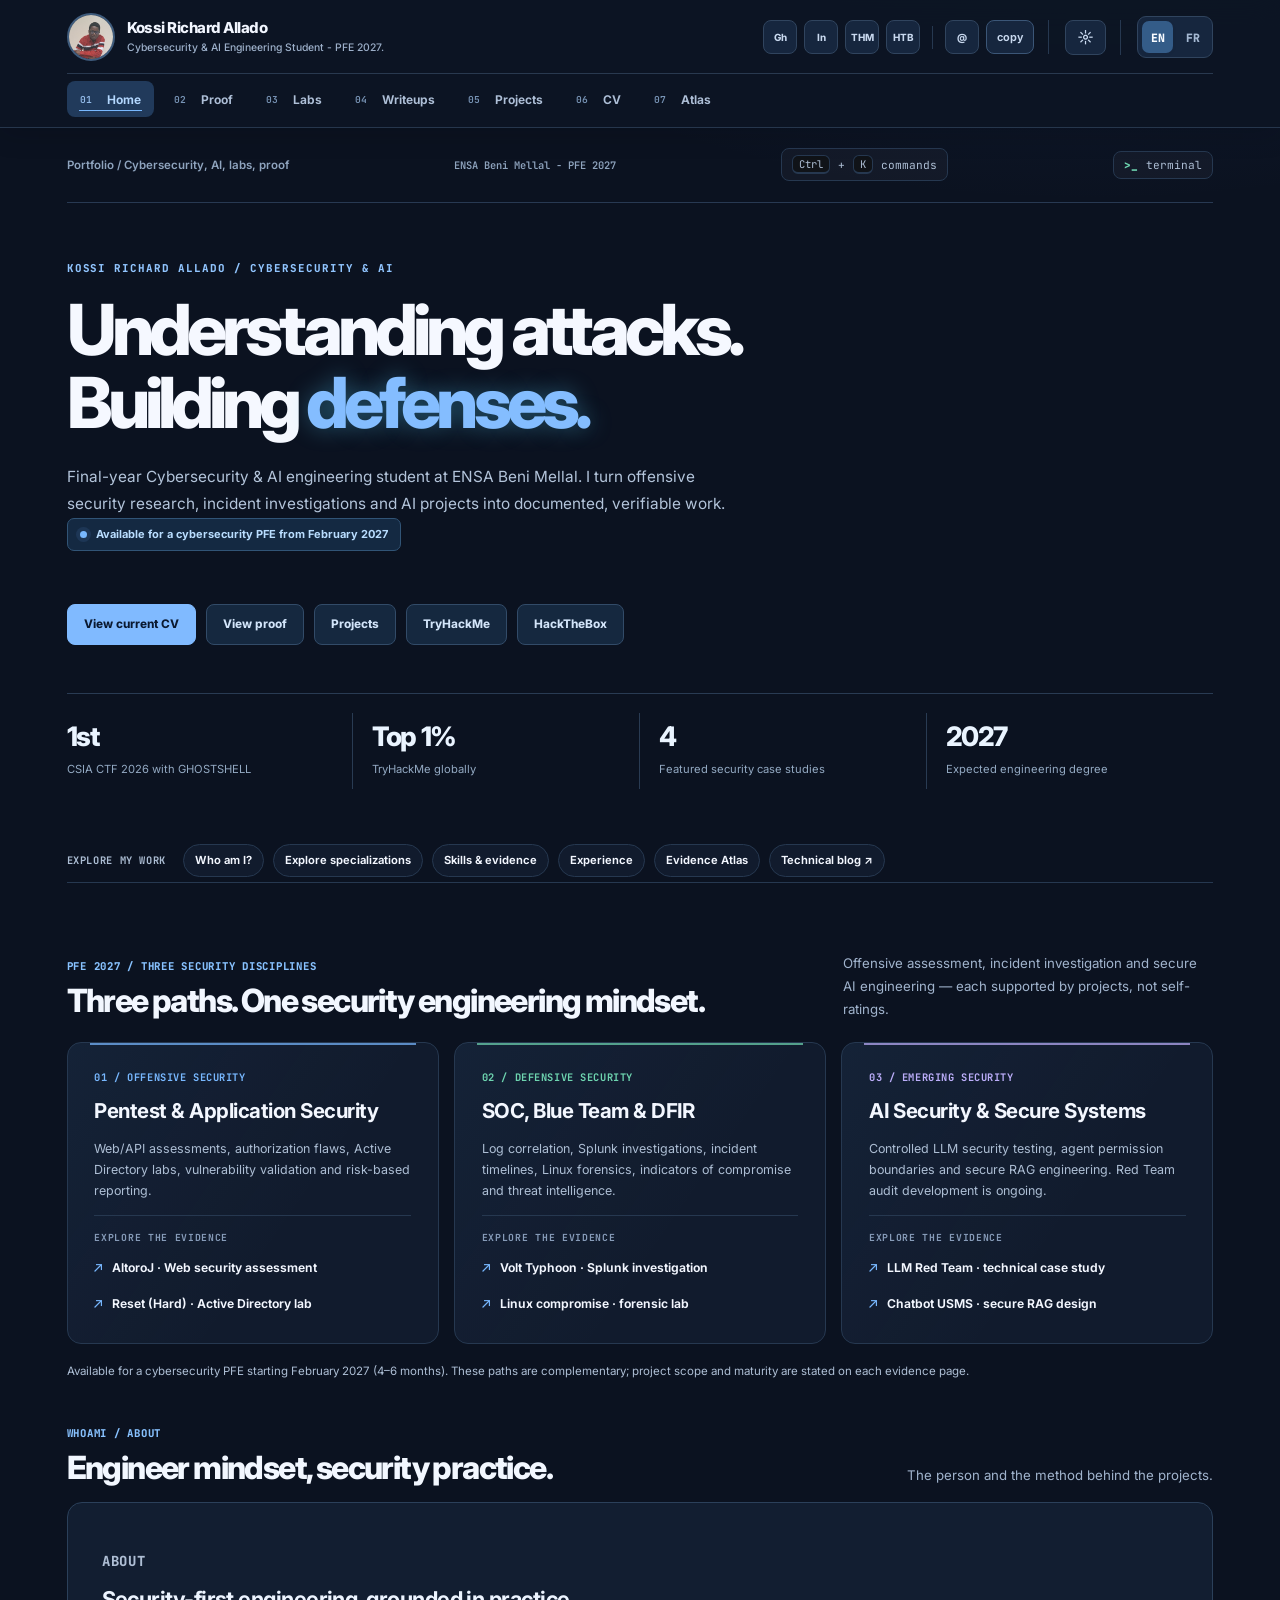
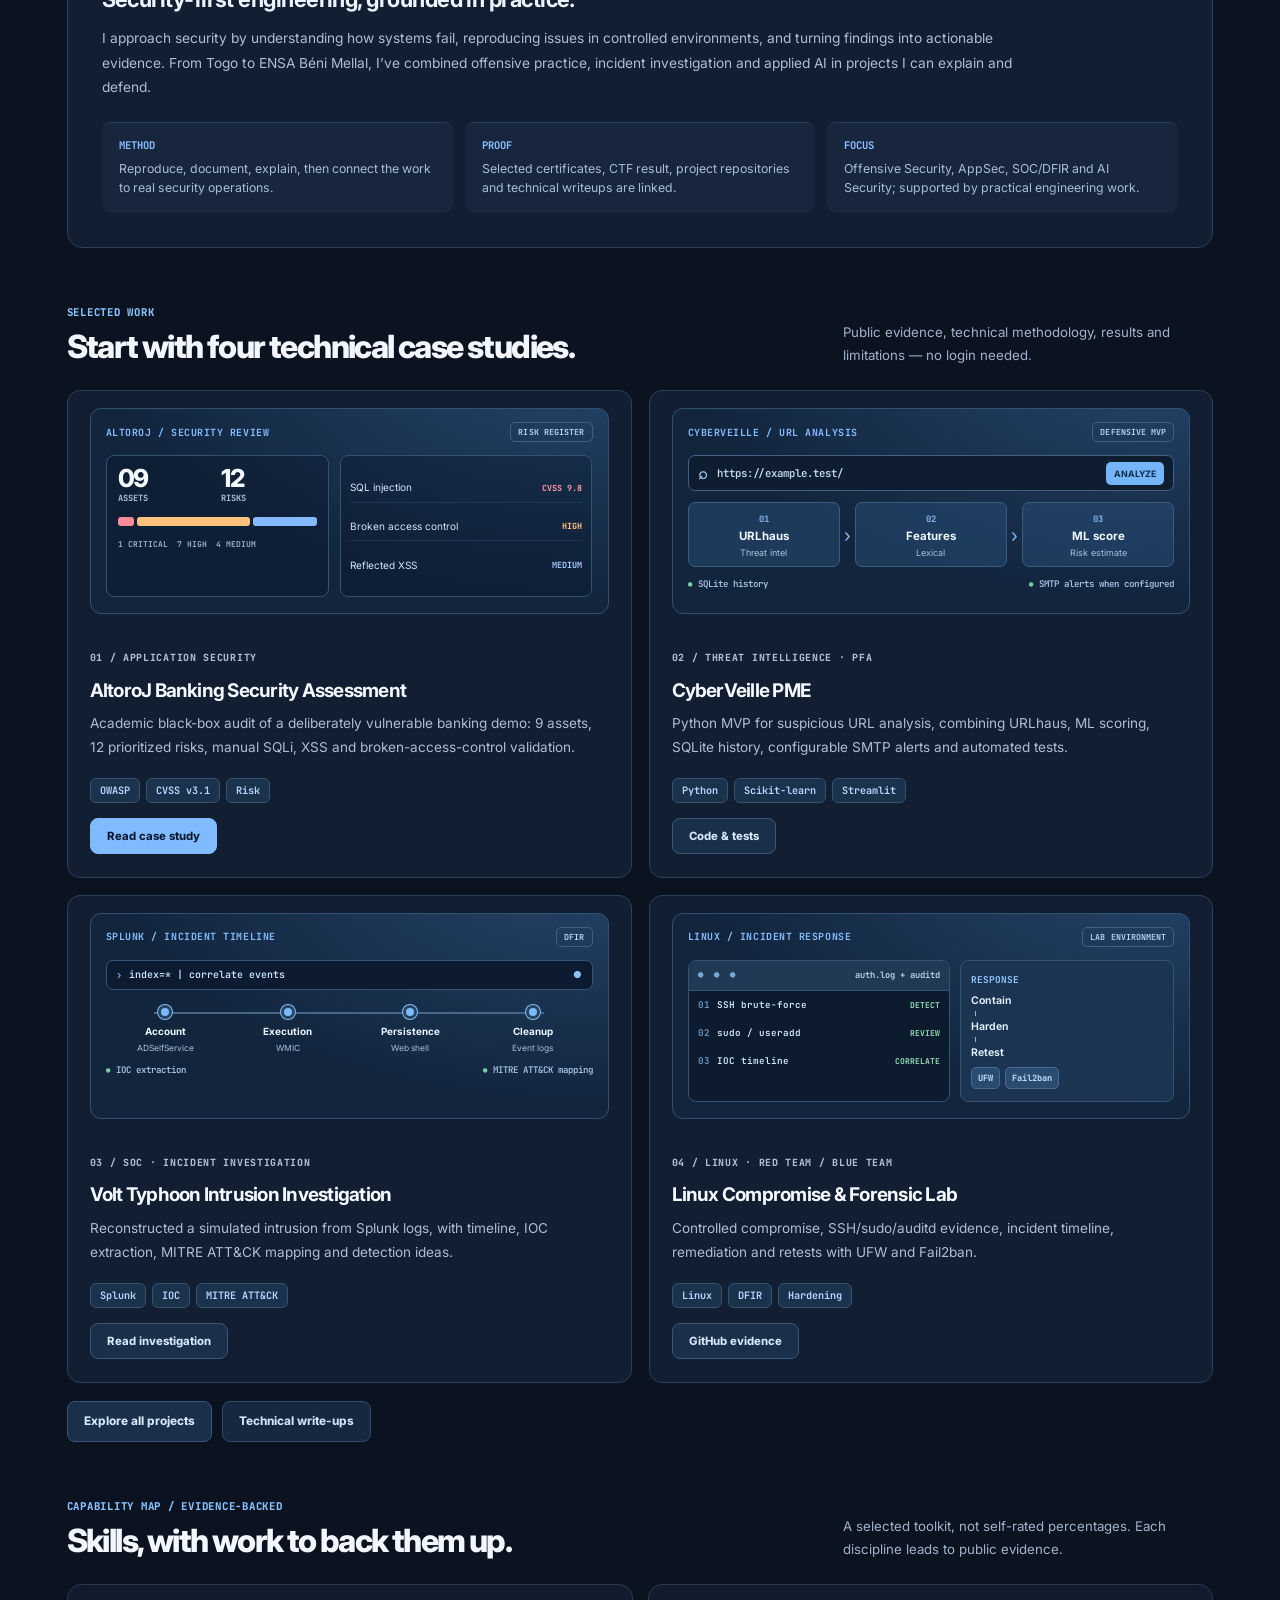
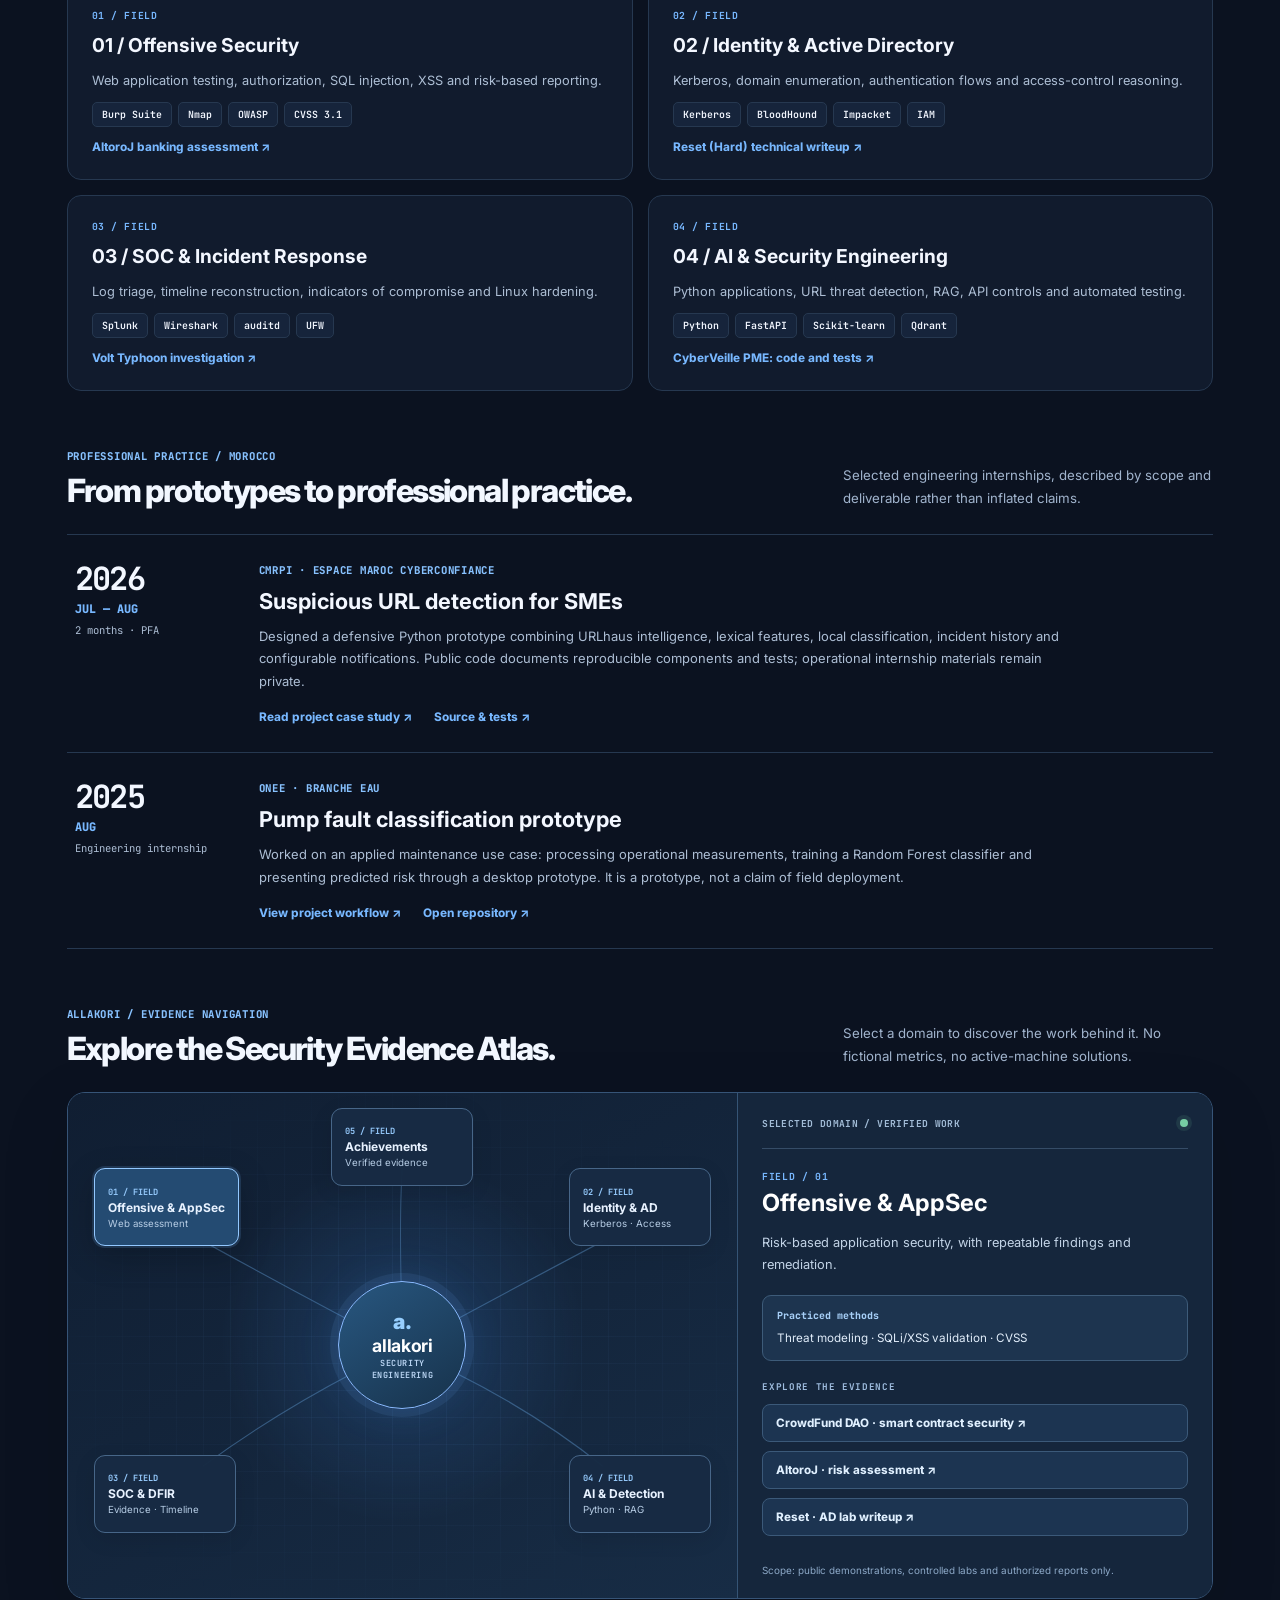
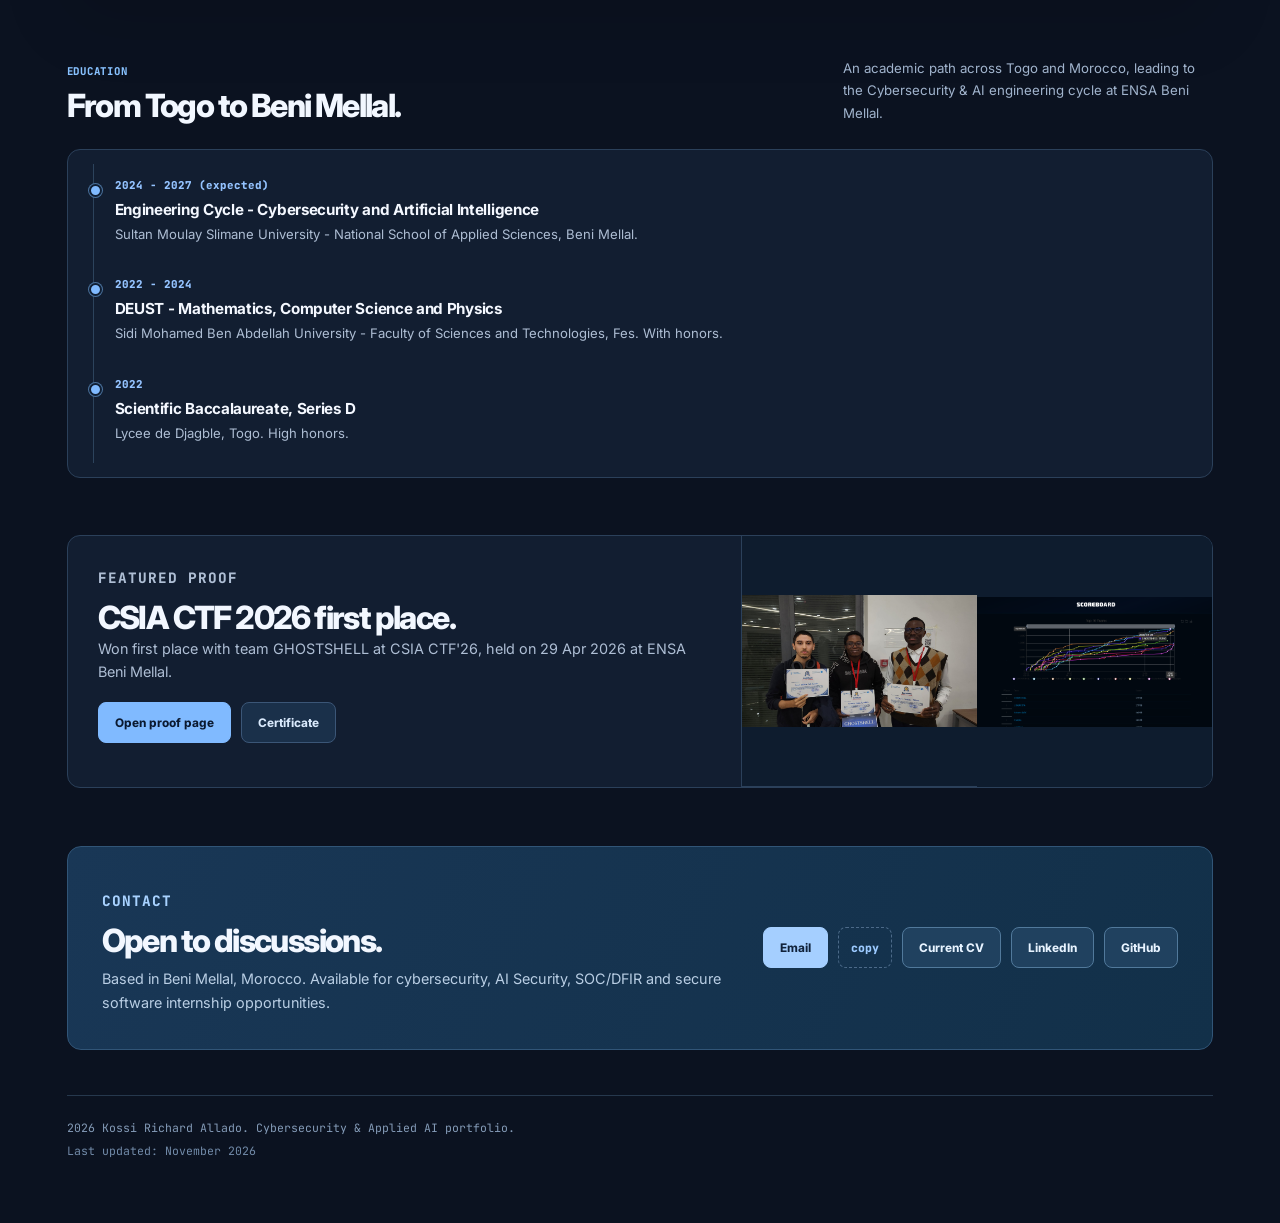
==== index.html @ fc8dbcba "Verify portfolio property ownership in Google Search Console" ====
﻿<!DOCTYPE html>
<html lang="en">
<head>
  <meta name="google-site-verification" content="61h_PVcc28R_p7AQ7GdThgi6QlzKj5V7dSS_eQAd668" />
  <meta charset="UTF-8" />
  <meta name="viewport" content="width=device-width, initial-scale=1.0" />
  <meta name="theme-color" content="#0d1014" />
  <meta property="og:type" content="website" />
  <meta name="twitter:card" content="summary_large_image" />
  <meta name="description" content="Kossi Richard ALLADO (allakori) : portfolio cybersécurité avec projets vérifiables en pentest, SOC/DFIR et sécurité des applications IA." />
  <meta property="og:title" content="Kossi Richard ALLADO (allakori) | Cybersecurity Portfolio" />
  <meta property="og:description" content="Cybersecurity and AI engineering student portfolio with SOC/DFIR, Offensive Security, AI Security, applied projects, CTF proof and technical writeups." />
  <meta property="og:image" content="https://allakori.github.io/richard.jpg" />
  <meta property="og:url" content="https://allakori.github.io/" />
  <title>Kossi Richard ALLADO (allakori) | Cybersecurity Portfolio</title>
  <link rel="icon" type="image/jpeg" href="/richard.jpg">
  <link rel="preconnect" href="https://fonts.googleapis.com" />
  <link rel="preconnect" href="https://fonts.gstatic.com" crossorigin />
  <link href="https://fonts.googleapis.com/css2?family=Inter:wght@400;500;600;700;800&family=JetBrains+Mono:wght@400;600;700&display=swap" rel="stylesheet" />
  <link rel="stylesheet" href="assets/site.css?v=20261103-recruiter" />
  <link rel="stylesheet" href="assets/portfolio-refresh.css?v=20261114-previews" />
  <link rel="stylesheet" href="assets/evidence-atlas.css?v=20261115-02" />
  <link rel="stylesheet" href="assets/career-pathways.css?v=20261118-01" />
  <link rel="canonical" href="https://allakori.github.io/" />
  <script type="application/ld+json">
{
  "@context": "https://schema.org",
  "@type": "ProfilePage",
  "@id": "https://allakori.github.io/#profile",
  "url": "https://allakori.github.io/",
  "name": "Kossi Richard ALLADO (allakori) | Cybersecurity Portfolio",
  "inLanguage": [
    "en",
    "fr"
  ],
  "mainEntity": {
    "@type": "Person",
    "@id": "https://allakori.github.io/#person",
    "name": "Kossi Richard ALLADO",
    "givenName": "Kossi Richard",
    "familyName": "ALLADO",
    "alternateName": [
      "allakori",
      "ALLAKORI"
    ],
    "url": "https://allakori.github.io/",
    "image": "https://allakori.github.io/richard.jpg",
    "description": "Final-year cybersecurity and artificial intelligence engineering student at ENSA Béni Mellal; hands-on AppSec, SOC/DFIR and AI security projects.",
    "affiliation": {
      "@type": "CollegeOrUniversity",
      "name": "École Nationale des Sciences Appliquées de Béni Mellal"
    },
    "knowsAbout": [
      "Offensive Security",
      "Application Security",
      "SOC",
      "Blue Team",
      "Digital Forensics and Incident Response",
      "AI Security",
      "LLM Application Security"
    ],
    "sameAs": [
      "https://github.com/ALLAKORI",
      "https://www.linkedin.com/in/kossi-richard-allado-50177b2a5",
      "https://tryhackme.com/p/allakori",
      "https://profile.hackthebox.com/profile/019d03a0-4529-7233-b8f5-6fe1e7a7e02b"
    ]
  }
}
  </script>
</head>
<body>
  <div class="shell">
    <aside class="sidebar">
      <div>
        <div class="profile">
          <img class="avatar" src="richard.jpg" alt="Kossi Richard Allado" fetchpriority="high" decoding="async" />
          <div>
            <div class="name">Kossi Richard Allado</div>
            <p class="role">Cybersecurity & AI Engineering Student - PFE 2027.</p>
          </div>
        </div>
        <nav class="nav" aria-label="Main navigation">
          <a class="active" href="index.html"><span>01</span> Home</a>
          <a href="proof.html"><span>02</span> Proof</a>
          <a href="labs.html"><span>03</span> Labs</a>
          <a href="writeups.html"><span>04</span> Writeups</a>
          <a href="projects.html"><span>05</span> Projects</a><a href="cv.html"><span>06</span> CV</a>
        
          <a href="index.html#evidence-atlas"><span>07</span> Atlas</a></nav>
        <div class="sidebar-status">
          <strong>PFE 2027 target</strong>
          <span>Cybersecurity, AI Security, SOC/DFIR and Offensive Security.</span>
        </div>
      </div>
      <div class="social" aria-label="Professional profiles and contact">
        <a href="https://github.com/ALLAKORI" target="_blank" rel="noreferrer">Gh</a>
        <a href="https://www.linkedin.com/in/kossi-richard-allado-50177b2a5" target="_blank" rel="noreferrer">In</a>
        <a href="https://tryhackme.com/p/allakori" target="_blank" rel="noreferrer">THM</a>
        <a href="https://profile.hackthebox.com/profile/019d03a0-4529-7233-b8f5-6fe1e7a7e02b" target="_blank" rel="noreferrer">HTB</a>
        <span class="social-divider" aria-hidden="true"></span>
        <a href="mailto:alladokossirichard2025@gmail.com">@</a>
      </div>
    </aside>

    <main class="page">
      <div class="topline">
        <div class="crumb"><strong>Portfolio</strong> / Cybersecurity, AI, labs, proof</div>
        <div class="mono">ENSA Beni Mellal - PFE 2027</div>
      </div>

      <section class="hero">
        <div class="hero-grid">
          <div class="hero-copy">
            <p class="intro-kicker">KOSSI RICHARD ALLADO / CYBERSECURITY &amp; AI</p>
            <h1 data-en="Understanding attacks.<br>Building <span class='accent'>defenses.</span>" data-fr="Comprendre les attaques.<br>Construire des <span class='accent'>défenses.</span>">Understanding attacks.<br>Building <span class="accent">defenses.</span></h1>
            <p data-en="Final-year Cybersecurity &amp; AI engineering student at ENSA Beni Mellal. I turn offensive security research, incident investigations and AI projects into documented, verifiable work." data-fr="Élève ingénieur en dernière année à l'ENSA Béni Mellal, en Intelligence Artificielle et Cybersécurité. Je transforme mes recherches en sécurité offensive, investigations et projets IA en réalisations documentées et vérifiables.">Final-year Cybersecurity &amp; AI engineering student at ENSA Beni Mellal. I turn offensive security research, incident investigations and AI projects into documented, verifiable work.</p>
            <div class="availability">Available for a cybersecurity PFE from February 2027</div>
            <div class="actions">
              <a class="btn primary" href="cv.html" target="_blank" rel="noreferrer">View current CV</a>
              <a class="btn secondary-link" href="proof.html">View proof</a>
              <a class="btn secondary-link" href="projects.html">Projects</a>
              <a class="btn secondary-link" href="https://tryhackme.com/p/allakori" target="_blank" rel="noreferrer">TryHackMe</a>
              <a class="btn secondary-link" href="https://profile.hackthebox.com/profile/019d03a0-4529-7233-b8f5-6fe1e7a7e02b" target="_blank" rel="noreferrer">HackTheBox</a>
            </div>
          </div>
          
        </div>
        <div class="stats">
          <div class="stat"><strong>1st</strong><span>CSIA CTF 2026 with GHOSTSHELL</span></div>
          <div class="stat"><strong>Top 1%</strong><span>TryHackMe globally</span></div>
          <div class="stat"><strong>4</strong><span>Featured security case studies</span></div>
          <div class="stat"><strong>2027</strong><span>Expected engineering degree</span></div>
        </div>
      </section>

      
<nav class="evidence-jump" aria-label="Explore this portfolio">
  <span class="evidence-jump-label" data-en="Explore my work" data-fr="Explorer mon travail">Explore my work</span>
  <a href="#whoami" data-en="Who am I?" data-fr="Qui suis-je ?">Who am I?</a>
  <a href="#career-pathways" data-en="Explore specializations" data-fr="Explorer les spécialités" class="career-nav-entry">Explore specializations</a>
  <a href="#skills" data-en="Skills &amp; evidence" data-fr="Compétences &amp; preuves">Skills &amp; evidence</a>
  <a href="#experience" data-en="Experience" data-fr="Expérience">Experience</a>
  <a href="#evidence-atlas" data-en="Evidence Atlas" data-fr="Atlas des preuves">Evidence Atlas</a>
  <a href="https://allakori.github.io/writeups/" target="_blank" rel="noreferrer" data-en="Technical blog ↗" data-fr="Blog technique ↗">Technical blog ↗</a>
</nav>
<section class="section career-pathways" id="career-pathways" aria-labelledby="career-pathways-heading">
  <div class="section-head">
    <div><p class="meta" data-en="PFE 2027 / Three security disciplines" data-fr="PFE 2027 / Trois spécialités cyber">PFE 2027 / Three security disciplines</p>
      <h2 id="career-pathways-heading" data-en="Three paths. One security engineering mindset." data-fr="Trois parcours. Une même démarche d’ingénierie sécurité.">Three paths. One security engineering mindset.</h2>
    </div>
    <p class="section-note" data-en="Offensive assessment, incident investigation and secure AI engineering — each supported by projects, not self-ratings." data-fr="Audit offensif, investigation d'incidents et sécurité des systèmes IA — avec des réalisations à l'appui.">Offensive assessment, incident investigation and secure AI engineering — each supported by projects, not self-ratings.</p>
  </div>
  <div class="career-pathway-grid">
    <article class="career-pathway" data-track="appsec">
      <span class="career-pathway-kicker" data-en="01 / OFFENSIVE SECURITY" data-fr="01 / SÉCURITÉ OFFENSIVE">01 / OFFENSIVE SECURITY</span>
      <h3 data-en="Pentest &amp; Application Security" data-fr="Pentest &amp; sécurité applicative">Pentest &amp; Application Security</h3>
      <p data-en="Web/API assessments, authorization flaws, Active Directory labs, vulnerability validation and risk-based reporting." data-fr="Audits Web/API, contrôles d'accès, laboratoires Active Directory, validation des vulnérabilités et rapports orientés risque.">Web/API assessments, authorization flaws, Active Directory labs, vulnerability validation and risk-based reporting.</p>
      <div class="career-pathway-proof">
        <span class="career-pathway-proof-label" data-en="Explore the evidence" data-fr="Voir les preuves">Explore the evidence</span>
        <a href="https://github.com/ALLAKORI/ALLAKORI.github.io/blob/main/case-studies/altoroj-banking-risk-assessment/README.md" data-en="AltoroJ · Web security assessment" data-fr="AltoroJ · audit de sécurité Web">AltoroJ · Web security assessment</a>
        <a href="https://allakori.github.io/writeups/posts/tryhackme-reset-hard-active-directory-case-study/" data-en="Reset (Hard) · Active Directory lab" data-fr="Reset (Hard) · laboratoire Active Directory">Reset (Hard) · Active Directory lab</a>
      </div>
    </article>
    <article class="career-pathway" data-track="soc">
      <span class="career-pathway-kicker" data-en="02 / DEFENSIVE SECURITY" data-fr="02 / SÉCURITÉ DÉFENSIVE">02 / DEFENSIVE SECURITY</span>
      <h3 data-en="SOC, Blue Team &amp; DFIR" data-fr="SOC, Blue Team &amp; DFIR">SOC, Blue Team &amp; DFIR</h3>
      <p data-en="Log correlation, Splunk investigations, incident timelines, Linux forensics, indicators of compromise and threat intelligence." data-fr="Corrélation de journaux, investigations Splunk, chronologies d'incidents, forensique Linux, IOC et renseignement sur les menaces.">Log correlation, Splunk investigations, incident timelines, Linux forensics, indicators of compromise and threat intelligence.</p>
      <div class="career-pathway-proof">
        <span class="career-pathway-proof-label" data-en="Explore the evidence" data-fr="Voir les preuves">Explore the evidence</span>
        <a href="https://allakori.github.io/writeups/posts/volt-typhoon-intrusion/" data-en="Volt Typhoon · Splunk investigation" data-fr="Volt Typhoon · investigation Splunk">Volt Typhoon · Splunk investigation</a>
        <a href="https://github.com/ALLAKORI/Linux-Server-Compromise-Forensic-Investigation-Lab" data-en="Linux compromise · forensic lab" data-fr="Compromission Linux · laboratoire DFIR">Linux compromise · forensic lab</a>
      </div>
    </article>
    <article class="career-pathway" data-track="ai">
      <span class="career-pathway-kicker" data-en="03 / EMERGING SECURITY" data-fr="03 / SÉCURITÉ DES SYSTÈMES IA">03 / EMERGING SECURITY</span>
      <h3 data-en="AI Security &amp; Secure Systems" data-fr="Sécurité de l'IA &amp; systèmes sécurisés">AI Security &amp; Secure Systems</h3>
      <p data-en="Controlled LLM security testing, agent permission boundaries and secure RAG engineering. Red Team audit development is ongoing." data-fr="Tests de sécurité des LLM en environnement contrôlé, permissions des agents et ingénierie RAG sécurisée. Le moteur Red Team reste en développement.">Controlled LLM security testing, agent permission boundaries and secure RAG engineering. Red Team audit development is ongoing.</p>
      <div class="career-pathway-proof">
        <span class="career-pathway-proof-label" data-en="Explore the evidence" data-fr="Voir les preuves">Explore the evidence</span>
        <a href="case-studies/llm-red-team-agent/" data-en="LLM Red Team · technical case study" data-fr="Red Team LLM · étude de cas technique">LLM Red Team · technical case study</a>
        <a href="projects.html#chatbot-usms" data-en="Chatbot USMS · secure RAG design" data-fr="Chatbot USMS · architecture RAG sécurisée">Chatbot USMS · secure RAG design</a>
      </div>
    </article>
  </div>
  <p class="career-pathways-note" data-en="Available for a cybersecurity PFE starting February 2027 (4–6 months). These paths are complementary; project scope and maturity are stated on each evidence page." data-fr="Disponible pour un PFE en cybersécurité dès février 2027 (4 à 6 mois). Ces parcours sont complémentaires ; l'état réel de chaque projet est précisé dans les preuves.">Available for a cybersecurity PFE starting February 2027 (4–6 months). These paths are complementary; project scope and maturity are stated on each evidence page.</p>
</section>
<section class="section whoami-section" id="whoami" aria-labelledby="whoami-heading">
        <div class="section-head">
          <div>
            <p class="meta">whoami / about</p>
            <h2 id="whoami-heading" data-en="Engineer mindset, security practice." data-fr="Esprit d’ingénieur, pratique de la sécurité.">Engineer mindset, security practice.</h2>
          </div>
          <p class="section-note" data-en="The person and the method behind the projects." data-fr="La personne et la démarche derrière les projets.">The person and the method behind the projects.</p>
        </div>
        <div class="whoami">
          <article class="about-panel">
            <p class="meta" data-en="About" data-fr="À propos">About</p>
            <h3 data-en="Security-first engineering, grounded in practice." data-fr="L’ingénierie sécurité ancrée dans la pratique.">Security-first engineering, grounded in practice.</h3>
            <p data-en="I approach security by understanding how systems fail, reproducing issues in controlled environments, and turning findings into actionable evidence. From Togo to ENSA Béni Mellal, I’ve combined offensive practice, incident investigation and applied AI in projects I can explain and defend." data-fr="J’aborde la sécurité en comprenant comment les systèmes échouent, en reproduisant les problèmes dans des environnements contrôlés et en produisant des preuves exploitables. Du Togo à l’ENSA Béni Mellal, j’associe pratique offensive, investigation et IA appliquée dans des projets que je peux expliquer et défendre.">I approach security by understanding how systems fail, reproducing issues in controlled environments, and turning findings into actionable evidence. From Togo to ENSA Béni Mellal, I’ve combined offensive practice, incident investigation and applied AI in projects I can explain and defend.</p>
            <div class="signal-list">
              <div class="signal"><strong data-en="Method" data-fr="Méthode">Method</strong><span data-en="Reproduce, document, explain, then connect the work to real security operations." data-fr="Reproduire, documenter, expliquer, puis relier les résultats à de véritables opérations de sécurité.">Reproduce, document, explain, then connect the work to real security operations.</span></div>
              <div class="signal"><strong data-en="Proof" data-fr="Preuves">Proof</strong><span data-en="Selected certificates, CTF result, project repositories and technical writeups are linked." data-fr="Certificats, résultats CTF, dépôts de projets et articles techniques sont directement accessibles.">Selected certificates, CTF result, project repositories and technical writeups are linked.</span></div>
              <div class="signal"><strong data-en="Focus" data-fr="Orientation">Focus</strong><span data-en="Offensive Security, AppSec, SOC/DFIR and AI Security; supported by practical engineering work." data-fr="Sécurité offensive, AppSec, SOC/DFIR et sécurité de l’IA, avec des réalisations techniques concrètes.">Offensive Security, AppSec, SOC/DFIR and AI Security; supported by practical engineering work.</span></div>
            </div>
          </article>
          
        </div>
      </section>
<section class="section" id="selected-work">
  <div class="section-head"><div><p class="meta" data-en="Selected work" data-fr="Réalisations sélectionnées">Selected work</p><h2 data-en="Start with four technical case studies." data-fr="Quatre réalisations techniques à consulter en priorité.">Start with four technical case studies.</h2></div><p class="section-note" data-en="Public evidence, technical methodology, results and limitations — no login needed." data-fr="Preuves publiques, méthodologie, résultats et limites — sans connexion.">Public evidence, technical methodology, results and limitations — no login needed.</p></div>
  <div class="grid grid-2 recruiter-work">
    <article class="card evidence-card">
      <div class="case-preview cp-audit" role="img" aria-label="AltoroJ risk review. Nine assets and twelve identified risks, including SQL injection, cross-site scripting and access-control issues.">
          <div class="cp-top"><span class="cp-top-title">ALTOROJ / SECURITY REVIEW</span><span class="cp-status">RISK REGISTER</span></div>
          <div class="cp-audit-layout">
            <div class="cp-audit-metrics">
              <div class="cp-metric"><strong>09</strong><small>ASSETS</small></div>
              <div class="cp-metric"><strong>12</strong><small>RISKS</small></div>
              <div class="cp-risk-bars"><span class="cp-risk-critical" title="1 critical"></span><span class="cp-risk-high" title="7 high"></span><span class="cp-risk-medium" title="4 medium"></span></div>
              <div class="cp-risk-legend"><span>1 CRITICAL</span><span>7 HIGH</span><span>4 MEDIUM</span></div>
            </div>
            <div class="cp-audit-findings">
              <div class="cp-audit-row"><span>SQL injection</span><b class="cp-critical">CVSS 9.8</b></div>
              <div class="cp-audit-row"><span>Broken access control</span><b class="cp-high">HIGH</b></div>
              <div class="cp-audit-row"><span>Reflected XSS</span><b class="cp-medium">MEDIUM</b></div>
            </div>
          </div>
        </div>
      <p class="meta" data-en="01 / Application Security" data-fr="01 / Sécurité applicative">01 / Application Security</p>
      <h3>AltoroJ Banking Security Assessment</h3>
      <p data-en="Academic black-box audit of a deliberately vulnerable banking demo: 9 assets, 12 prioritized risks, manual SQLi, XSS and broken-access-control validation." data-fr="Audit académique en boîte noire d'une application bancaire de démonstration : 9 actifs, 12 risques priorisés, validation manuelle SQLi, XSS et contrôle d'accès défaillant.">Academic black-box audit of a deliberately vulnerable banking demo: 9 assets, 12 prioritized risks, manual SQLi, XSS and broken-access-control validation.</p>
      <div class="tags"><span class="tag">OWASP</span><span class="tag">CVSS v3.1</span><span class="tag">Risk</span></div>
      <div class="actions"><a class="btn primary" href="https://github.com/ALLAKORI/ALLAKORI.github.io/blob/main/case-studies/altoroj-banking-risk-assessment/README.md" target="_blank" rel="noopener noreferrer">Read case study</a></div>
    </article>
    <article class="card evidence-card">
      <div class="case-preview cp-url" role="img" aria-label="CyberVeille PME URL-analysis workflow: validate a URL, check URLhaus, extract features, estimate risk with a machine-learning model, and record or alert. The displayed URL is illustrative.">
          <div class="cp-top"><span class="cp-top-title">CYBERVEILLE / URL ANALYSIS</span><span class="cp-status">DEFENSIVE MVP</span></div>
          <div class="cp-url-input"><span class="cp-url-lock" aria-hidden="true">⌕</span><span>https://example.test/</span><b>ANALYZE</b></div>
          <div class="cp-flow">
            <div class="cp-flow-step"><span>01</span><strong>URLhaus</strong><small>Threat intel</small></div>
            <div class="cp-flow-arrow" aria-hidden="true">›</div>
            <div class="cp-flow-step"><span>02</span><strong>Features</strong><small>Lexical</small></div>
            <div class="cp-flow-arrow" aria-hidden="true">›</div>
            <div class="cp-flow-step"><span>03</span><strong>ML score</strong><small>Risk estimate</small></div>
          </div>
          <div class="cp-url-footer"><span>SQLite history</span><span>SMTP alerts when configured</span></div>
        </div>
      <p class="meta" data-en="02 / Threat Intelligence · PFA" data-fr="02 / Threat Intelligence · PFA">02 / Threat Intelligence · PFA</p>
      <h3>CyberVeille PME</h3>
      <p data-en="Python MVP for suspicious URL analysis, combining URLhaus, ML scoring, SQLite history, configurable SMTP alerts and automated tests." data-fr="MVP Python d'analyse d'URL suspectes : URLhaus, scoring ML, historique SQLite, alertes SMTP configurables et tests automatisés.">Python MVP for suspicious URL analysis, combining URLhaus, ML scoring, SQLite history, configurable SMTP alerts and automated tests.</p>
      <div class="tags"><span class="tag">Python</span><span class="tag">Scikit-learn</span><span class="tag">Streamlit</span></div>
      <div class="actions"><a class="btn" href="https://github.com/ALLAKORI/STAGE_PFA_CMRPI" target="_blank" rel="noopener noreferrer">Code &amp; tests</a></div>
    </article>
    <article class="card evidence-card">
      <div class="case-preview cp-investigation" role="img" aria-label="Volt Typhoon Splunk investigation: correlating account takeover, WMIC execution, web-shell persistence and log cleanup into an incident timeline, with IOC and MITRE ATTACK mapping.">
          <div class="cp-top"><span class="cp-top-title">SPLUNK / INCIDENT TIMELINE</span><span class="cp-status">DFIR</span></div>
          <div class="cp-searchline"><span class="cp-search-prompt">›</span><code>index=* | correlate events</code><span class="cp-search-indicator">●</span></div>
          <div class="cp-incident-flow">
            <div class="cp-incident-event"><span class="cp-incident-dot"></span><strong>Account</strong><small>ADSelfService</small></div>
            <div class="cp-incident-event"><span class="cp-incident-dot"></span><strong>Execution</strong><small>WMIC</small></div>
            <div class="cp-incident-event"><span class="cp-incident-dot"></span><strong>Persistence</strong><small>Web shell</small></div>
            <div class="cp-incident-event"><span class="cp-incident-dot"></span><strong>Cleanup</strong><small>Event logs</small></div>
          </div>
          <div class="cp-investigation-footer"><span>IOC extraction</span><span>MITRE ATT&amp;CK mapping</span></div>
        </div>
      <p class="meta" data-en="03 / SOC · Incident investigation" data-fr="03 / SOC · Investigation d'incident">03 / SOC · Incident investigation</p>
      <h3>Volt Typhoon Intrusion Investigation</h3>
      <p data-en="Reconstructed a simulated intrusion from Splunk logs, with timeline, IOC extraction, MITRE ATT&amp;CK mapping and detection ideas." data-fr="Reconstitution d'une intrusion simulée dans Splunk : chronologie, IOC, mapping MITRE ATT&amp;CK et pistes de détection.">Reconstructed a simulated intrusion from Splunk logs, with timeline, IOC extraction, MITRE ATT&CK mapping and detection ideas.</p>
      <div class="tags"><span class="tag">Splunk</span><span class="tag">IOC</span><span class="tag">MITRE ATT&amp;CK</span></div>
      <div class="actions"><a class="btn" href="writeups/tryhackme/volt-typhoon/index.html">Read investigation</a></div>
    </article>
    <article class="card evidence-card">
      <div class="case-preview cp-forensics" role="img" aria-label="Linux compromise and forensic lab: review SSH authentication evidence, correlate auditd and sudo activity, reconstruct the incident timeline and apply UFW and Fail2ban hardening.">
          <div class="cp-top"><span class="cp-top-title">LINUX / INCIDENT RESPONSE</span><span class="cp-status">LAB ENVIRONMENT</span></div>
          <div class="cp-forensics-layout">
            <div class="cp-terminal">
              <div class="cp-terminal-head"><span class="cp-terminal-dots">● ● ●</span><span>auth.log + auditd</span></div>
              <div class="cp-terminal-row"><em>01</em><span>SSH brute-force</span><b>DETECT</b></div>
              <div class="cp-terminal-row"><em>02</em><span>sudo / useradd</span><b>REVIEW</b></div>
              <div class="cp-terminal-row"><em>03</em><span>IOC timeline</span><b>CORRELATE</b></div>
            </div>
            <div class="cp-response">
              <span class="cp-response-kicker">RESPONSE</span>
              <div class="cp-response-path"><span>Contain</span><i></i><span>Harden</span><i></i><span>Retest</span></div>
              <div class="cp-response-tags"><span>UFW</span><span>Fail2ban</span></div>
            </div>
          </div>
        </div>
      <p class="meta" data-en="04 / Linux · Red Team / Blue Team" data-fr="04 / Linux · Red Team / Blue Team">04 / Linux · Red Team / Blue Team</p>
      <h3>Linux Compromise &amp; Forensic Lab</h3>
      <p data-en="Controlled compromise, SSH/sudo/auditd evidence, incident timeline, remediation and retests with UFW and Fail2ban." data-fr="Compromission contrôlée, preuves SSH/sudo/auditd, chronologie, remédiation et retests avec UFW et Fail2ban.">Controlled compromise, SSH/sudo/auditd evidence, incident timeline, remediation and retests with UFW and Fail2ban.</p>
      <div class="tags"><span class="tag">Linux</span><span class="tag">DFIR</span><span class="tag">Hardening</span></div>
      <div class="actions"><a class="btn" href="https://github.com/ALLAKORI/Linux-Server-Compromise-Forensic-Investigation-Lab" target="_blank" rel="noopener noreferrer">GitHub evidence</a></div>
    </article>
  </div>
  <div class="actions"><a class="btn" href="projects.html">Explore all projects</a><a class="btn secondary-link" href="writeups.html">Technical write-ups</a></div>
</section>
<section class="section evidence-section" id="skills" aria-labelledby="skills-title">
  <div class="section-head">
    <div><p class="meta">Capability map / Evidence-backed</p><h2 id="skills-title" data-en="Skills, with work to back them up." data-fr="Des compétences appuyées par des réalisations.">Skills, with work to back them up.</h2></div>
    <p class="section-note" data-en="A selected toolkit, not self-rated percentages. Each discipline leads to public evidence." data-fr="Une sélection d'outils, sans pourcentages subjectifs. Chaque domaine mène à une preuve publique.">A selected toolkit, not self-rated percentages. Each discipline leads to public evidence.</p>
  </div>
  <div class="evidence-skill-grid">
  <article class="evidence-skill-card">
    <span class="evidence-skill-index">01 / FIELD</span>
    <h3 data-en="01 / Offensive Security" data-fr="01 / Sécurité offensive">01 / Offensive Security</h3>
    <p data-en="Web application testing, authorization, SQL injection, XSS and risk-based reporting." data-fr="Audit web, autorisations, injections SQL, XSS et analyse des risques.">Web application testing, authorization, SQL injection, XSS and risk-based reporting.</p>
    <div class="evidence-tech-tags"><span>Burp Suite</span><span>Nmap</span><span>OWASP</span><span>CVSS 3.1</span></div>
    <a class="evidence-proof-link" href="labs.html#altoroj"  data-en="AltoroJ banking assessment ↗" data-fr="Audit bancaire AltoroJ ↗">AltoroJ banking assessment ↗</a>
  </article>
<article class="evidence-skill-card">
    <span class="evidence-skill-index">02 / FIELD</span>
    <h3 data-en="02 / Identity &amp; Active Directory" data-fr="02 / Identité et Active Directory">02 / Identity &amp; Active Directory</h3>
    <p data-en="Kerberos, domain enumeration, authentication flows and access-control reasoning." data-fr="Kerberos, énumération de domaines, authentification et contrôle d'accès.">Kerberos, domain enumeration, authentication flows and access-control reasoning.</p>
    <div class="evidence-tech-tags"><span>Kerberos</span><span>BloodHound</span><span>Impacket</span><span>IAM</span></div>
    <a class="evidence-proof-link" href="https://allakori.github.io/writeups/posts/tryhackme-reset-hard-active-directory-case-study/" target="_blank" rel="noreferrer" data-en="Reset (Hard) technical writeup ↗" data-fr="Write-up technique Reset (Hard) ↗">Reset (Hard) technical writeup ↗</a>
  </article>
<article class="evidence-skill-card">
    <span class="evidence-skill-index">03 / FIELD</span>
    <h3 data-en="03 / SOC &amp; Incident Response" data-fr="03 / SOC et réponse à incident">03 / SOC &amp; Incident Response</h3>
    <p data-en="Log triage, timeline reconstruction, indicators of compromise and Linux hardening." data-fr="Triage des journaux, chronologies, indicateurs de compromission et durcissement Linux.">Log triage, timeline reconstruction, indicators of compromise and Linux hardening.</p>
    <div class="evidence-tech-tags"><span>Splunk</span><span>Wireshark</span><span>auditd</span><span>UFW</span></div>
    <a class="evidence-proof-link" href="writeups/tryhackme/volt-typhoon/index.html"  data-en="Volt Typhoon investigation ↗" data-fr="Investigation Volt Typhoon ↗">Volt Typhoon investigation ↗</a>
  </article>
<article class="evidence-skill-card">
    <span class="evidence-skill-index">04 / FIELD</span>
    <h3 data-en="04 / AI &amp; Security Engineering" data-fr="04 / IA et ingénierie sécurité">04 / AI &amp; Security Engineering</h3>
    <p data-en="Python applications, URL threat detection, RAG, API controls and automated testing." data-fr="Applications Python, détection d'URL, RAG, protections API et tests automatisés.">Python applications, URL threat detection, RAG, API controls and automated testing.</p>
    <div class="evidence-tech-tags"><span>Python</span><span>FastAPI</span><span>Scikit-learn</span><span>Qdrant</span></div>
    <a class="evidence-proof-link" href="https://github.com/ALLAKORI/STAGE_PFA_CMRPI" target="_blank" rel="noreferrer" data-en="CyberVeille PME: code and tests ↗" data-fr="CyberVeille PME : code et tests ↗">CyberVeille PME: code and tests ↗</a>
  </article>
  </div>
</section>
<section class="section evidence-section" id="experience" aria-labelledby="experience-title">
  <div class="section-head">
    <div><p class="meta">Professional practice / Morocco</p><h2 id="experience-title" data-en="From prototypes to professional practice." data-fr="Des prototypes à la pratique professionnelle.">From prototypes to professional practice.</h2></div>
    <p class="section-note" data-en="Selected engineering internships, described by scope and deliverable rather than inflated claims." data-fr="Deux stages d'ingénierie présentés par leur périmètre et leur livrable, sans résultats exagérés.">Selected engineering internships, described by scope and deliverable rather than inflated claims.</p>
  </div>
  <div class="evidence-experience-list">
    <article class="evidence-experience-card">
      <div class="evidence-experience-time"><strong>2026</strong><span>JUL — AUG</span><small data-en="2 months · PFA" data-fr="2 mois · PFA">2 months · PFA</small></div>
      <div class="evidence-experience-body">
        <p class="meta">CMRPI · Espace Maroc Cyberconfiance</p>
        <h3 data-en="Suspicious URL detection for SMEs" data-fr="Détection des URL suspectes pour les PME">Suspicious URL detection for SMEs</h3>
        <p data-en="Designed a defensive Python prototype combining URLhaus intelligence, lexical features, local classification, incident history and configurable notifications. Public code documents reproducible components and tests; operational internship materials remain private." data-fr="Conception d'un prototype Python défensif réunissant URLhaus, caractéristiques lexicales, classification locale, historique d'incidents et notifications configurables. Le code public présente les composants reproductibles et leurs tests ; les documents internes restent privés.">Designed a defensive Python prototype combining URLhaus intelligence, lexical features, local classification, incident history and configurable notifications. Public code documents reproducible components and tests; operational internship materials remain private.</p>
        <div class="evidence-experience-links"><a href="projects.html#cyberveille" data-en="Read project case study ↗" data-fr="Voir l'étude de cas ↗">Read project case study ↗</a><a href="https://github.com/ALLAKORI/STAGE_PFA_CMRPI" target="_blank" rel="noreferrer" data-en="Source &amp; tests ↗" data-fr="Code et tests ↗">Source &amp; tests ↗</a></div>
      </div>
    </article>
    <article class="evidence-experience-card">
      <div class="evidence-experience-time"><strong>2025</strong><span>AUG</span><small data-en="Engineering internship" data-fr="Stage d'ingénierie">Engineering internship</small></div>
      <div class="evidence-experience-body">
        <p class="meta">ONEE · Branche Eau</p>
        <h3 data-en="Pump fault classification prototype" data-fr="Prototype de classification des défauts de pompes">Pump fault classification prototype</h3>
        <p data-en="Worked on an applied maintenance use case: processing operational measurements, training a Random Forest classifier and presenting predicted risk through a desktop prototype. It is a prototype, not a claim of field deployment." data-fr="Travail sur un cas de maintenance : préparation de mesures opérationnelles, entraînement d'un Random Forest et restitution d'un risque prédit dans un prototype de bureau. Aucun déploiement industriel n'est revendiqué.">Worked on an applied maintenance use case: processing operational measurements, training a Random Forest classifier and presenting predicted risk through a desktop prototype. It is a prototype, not a claim of field deployment.</p>
        <div class="evidence-experience-links"><a href="projects.html#onee" data-en="View project workflow ↗" data-fr="Voir le schéma du projet ↗">View project workflow ↗</a><a href="https://github.com/ALLAKORI/Defaut-Pompe-Prediction" target="_blank" rel="noreferrer" data-en="Open repository ↗" data-fr="Voir le dépôt ↗">Open repository ↗</a></div>
      </div>
    </article>
  </div>
</section>
<section class="section evidence-atlas" id="evidence-atlas" aria-labelledby="atlas-title">
  <div class="section-head">
    <div><p class="meta">allakori / Evidence navigation</p><h2 id="atlas-title" data-en="Explore the Security Evidence Atlas." data-fr="Explorer le Security Evidence Atlas.">Explore the Security Evidence Atlas.</h2></div>
    <p class="section-note" data-en="Select a domain to discover the work behind it. No fictional metrics, no active-machine solutions." data-fr="Sélectionne un domaine pour voir les réalisations qui le démontrent. Sans métriques inventées ni solutions de machines actives.">Select a domain to discover the work behind it. No fictional metrics, no active-machine solutions.</p>
  </div>
  <div class="atlas-system" data-evidence-atlas>
    <div class="atlas-map">
      <svg class="atlas-map-lines" viewBox="0 0 720 420" preserveAspectRatio="none" aria-hidden="true">
        <path d="M360 212 Q260 172 145 123 M360 212 Q465 168 575 123 M360 212 Q242 255 145 310 M360 212 Q485 254 575 310 M360 212 Q355 100 360 55" fill="none" stroke="currentColor" strokeWidth="1.5" strokeDasharray="5 7"/>
      </svg>
      <div class="atlas-core" aria-hidden="true"><span class="atlas-core-mark">a.</span><strong>allakori</strong><small>SECURITY<br>ENGINEERING</small></div>
      <div class="atlas-topic-list" role="tablist" aria-label="Select a technical domain" aria-orientation="horizontal">
        <button type="button" id="atlas-tab-appsec" class="atlas-node atlas-pos-appsec is-active" role="tab" aria-controls="atlas-panel-appsec" aria-selected="true" tabindex="0" data-atlas-topic="appsec">
 <span class="atlas-node-kicker">01 / FIELD</span><strong data-en="Offensive &amp; AppSec" data-fr="Offensive &amp; AppSec">Offensive &amp; AppSec</strong><small data-en="Web assessment" data-fr="Audit web">Web assessment</small>
</button>
<button type="button" id="atlas-tab-identity" class="atlas-node atlas-pos-identity" role="tab" aria-controls="atlas-panel-identity" aria-selected="false" tabindex="-1" data-atlas-topic="identity">
 <span class="atlas-node-kicker">02 / FIELD</span><strong data-en="Identity &amp; AD" data-fr="Identité &amp; AD">Identity &amp; AD</strong><small data-en="Kerberos · Access" data-fr="Kerberos · Accès">Kerberos · Access</small>
</button>
<button type="button" id="atlas-tab-dfir" class="atlas-node atlas-pos-dfir" role="tab" aria-controls="atlas-panel-dfir" aria-selected="false" tabindex="-1" data-atlas-topic="dfir">
 <span class="atlas-node-kicker">03 / FIELD</span><strong data-en="SOC &amp; DFIR" data-fr="SOC &amp; DFIR">SOC &amp; DFIR</strong><small data-en="Evidence · Timeline" data-fr="Preuves · Chronologie">Evidence · Timeline</small>
</button>
<button type="button" id="atlas-tab-ai" class="atlas-node atlas-pos-ai" role="tab" aria-controls="atlas-panel-ai" aria-selected="false" tabindex="-1" data-atlas-topic="ai">
 <span class="atlas-node-kicker">04 / FIELD</span><strong data-en="AI &amp; Detection" data-fr="IA &amp; Détection">AI &amp; Detection</strong><small data-en="Python · RAG" data-fr="Python · RAG">Python · RAG</small>
</button>
<button type="button" id="atlas-tab-proof" class="atlas-node atlas-pos-proof" role="tab" aria-controls="atlas-panel-proof" aria-selected="false" tabindex="-1" data-atlas-topic="proof">
 <span class="atlas-node-kicker">05 / FIELD</span><strong data-en="Achievements" data-fr="Réalisations">Achievements</strong><small data-en="Verified evidence" data-fr="Preuves vérifiées">Verified evidence</small>
</button>
      </div>
    </div>
    <div class="atlas-panel-shell">
      <div class="atlas-panel-topline"><span>SELECTED DOMAIN / VERIFIED WORK</span><span class="atlas-panel-light" aria-hidden="true"></span></div>
      <div class="atlas-evidence-panel" id="atlas-panel-appsec" role="tabpanel" aria-labelledby="atlas-tab-appsec" tabindex="0" data-atlas-panel="appsec">
  <div class="atlas-panel-heading"><span class="atlas-panel-index">FIELD / 01</span><h3 data-en="Offensive &amp; AppSec" data-fr="Offensive &amp; AppSec">Offensive &amp; AppSec</h3></div>
  <p data-en="Risk-based application security, with repeatable findings and remediation." data-fr="Sécurité applicative orientée risque, avec constats reproductibles et remédiations.">Risk-based application security, with repeatable findings and remediation.</p>
  <div class="atlas-panel-method"><strong data-en="Practiced methods" data-fr="Méthodes pratiquées">Practiced methods</strong><span data-en="Threat modeling · SQLi/XSS validation · CVSS" data-fr="Modélisation des risques · validation SQLi/XSS · CVSS">Threat modeling · SQLi/XSS validation · CVSS</span></div>
  <div class="atlas-evidence-links"><span class="atlas-evidence-label" data-en="EXPLORE THE EVIDENCE" data-fr="EXPLORER LES PREUVES">EXPLORE THE EVIDENCE</span>
    <a href="case-studies/crowdfunding-dao/" data-en="CrowdFund DAO · smart contract security ↗" data-fr="CrowdFund DAO · sécurité des contrats ↗">CrowdFund DAO · smart contract security ↗</a>
    <a href="labs.html#altoroj"  data-en="AltoroJ · risk assessment ↗" data-fr="AltoroJ · audit de risques ↗">AltoroJ · risk assessment ↗</a>
<a href="https://allakori.github.io/writeups/posts/tryhackme-reset-hard-active-directory-case-study/" target="_blank" rel="noreferrer" data-en="Reset · AD lab writeup ↗" data-fr="Reset · write-up AD ↗">Reset · AD lab writeup ↗</a>
  </div>
</div>
<div class="atlas-evidence-panel" id="atlas-panel-identity" role="tabpanel" aria-labelledby="atlas-tab-identity" tabindex="0" hidden data-atlas-panel="identity">
  <div class="atlas-panel-heading"><span class="atlas-panel-index">FIELD / 02</span><h3 data-en="Identity &amp; AD" data-fr="Identité &amp; AD">Identity &amp; AD</h3></div>
  <p data-en="Understanding how authentication, permissions and delegation change an attack path." data-fr="Comprendre comment l'authentification, les permissions et la délégation influencent un chemin d'attaque.">Understanding how authentication, permissions and delegation change an attack path.</p>
  <div class="atlas-panel-method"><strong data-en="Practiced methods" data-fr="Méthodes pratiquées">Practiced methods</strong><span data-en="Kerberos · ACL review · Lab reporting" data-fr="Kerberos · analyse ACL · rapport de lab">Kerberos · ACL review · Lab reporting</span></div>
  <div class="atlas-evidence-links"><span class="atlas-evidence-label" data-en="EXPLORE THE EVIDENCE" data-fr="EXPLORER LES PREUVES">EXPLORE THE EVIDENCE</span>
    <a href="https://allakori.github.io/writeups/posts/tryhackme-reset-hard-active-directory-case-study/" target="_blank" rel="noreferrer" data-en="Reset (Hard) · writeup ↗" data-fr="Reset (Hard) · write-up ↗">Reset (Hard) · writeup ↗</a>
<a href="https://allakori.github.io/writeups/posts/tryhackme-vulnnet-rst-active-directory/" target="_blank" rel="noreferrer" data-en="VulnNet-RST · writeup ↗" data-fr="VulnNet-RST · write-up ↗">VulnNet-RST · writeup ↗</a>
  </div>
</div>
<div class="atlas-evidence-panel" id="atlas-panel-dfir" role="tabpanel" aria-labelledby="atlas-tab-dfir" tabindex="0" hidden data-atlas-panel="dfir">
  <div class="atlas-panel-heading"><span class="atlas-panel-index">FIELD / 03</span><h3 data-en="SOC &amp; DFIR" data-fr="SOC &amp; DFIR">SOC &amp; DFIR</h3></div>
  <p data-en="Reconstructing incidents from logs, correlating activity and deriving detection ideas." data-fr="Reconstituer des incidents à partir des journaux, corréler les activités et proposer des pistes de détection.">Reconstructing incidents from logs, correlating activity and deriving detection ideas.</p>
  <div class="atlas-panel-method"><strong data-en="Practiced methods" data-fr="Méthodes pratiquées">Practiced methods</strong><span data-en="Splunk · IOCs · Timeline reconstruction" data-fr="Splunk · IOC · reconstruction de chronologie">Splunk · IOCs · Timeline reconstruction</span></div>
  <div class="atlas-evidence-links"><span class="atlas-evidence-label" data-en="EXPLORE THE EVIDENCE" data-fr="EXPLORER LES PREUVES">EXPLORE THE EVIDENCE</span>
    <a href="writeups/tryhackme/volt-typhoon/index.html"  data-en="Volt Typhoon · investigation ↗" data-fr="Volt Typhoon · investigation ↗">Volt Typhoon · investigation ↗</a>
<a href="labs.html#linux-labs"  data-en="Linux compromise · forensic lab ↗" data-fr="Compromission Linux · lab DFIR ↗">Linux compromise · forensic lab ↗</a>
  </div>
</div>
<div class="atlas-evidence-panel" id="atlas-panel-ai" role="tabpanel" aria-labelledby="atlas-tab-ai" tabindex="0" hidden data-atlas-panel="ai">
  <div class="atlas-panel-heading"><span class="atlas-panel-index">FIELD / 04</span><h3 data-en="AI &amp; Detection" data-fr="IA &amp; Détection">AI &amp; Detection</h3></div>
  <p data-en="Building security-oriented applications with testable components and explicit boundaries." data-fr="Concevoir des applications de sécurité avec des composants testables et des limites explicites.">Building security-oriented applications with testable components and explicit boundaries.</p>
  <div class="atlas-panel-method"><strong data-en="Practiced methods" data-fr="Méthodes pratiquées">Practiced methods</strong><span data-en="Python · Scikit-learn · API security" data-fr="Python · Scikit-learn · sécurité API">Python · Scikit-learn · API security</span></div>
  <div class="atlas-evidence-links"><span class="atlas-evidence-label" data-en="EXPLORE THE EVIDENCE" data-fr="EXPLORER LES PREUVES">EXPLORE THE EVIDENCE</span>
    <a href="projects.html#cyberveille"  data-en="CyberVeille PME · source and tests ↗" data-fr="CyberVeille PME · code et tests ↗">CyberVeille PME · source and tests ↗</a>
<a href="case-studies/llm-red-team-agent/" data-en="LLM Red Team · architecture &amp; test evidence ↗" data-fr="Red Team LLM · architecture et preuves de tests ↗">LLM Red Team · architecture &amp; test evidence ↗</a>
<a href="projects.html#chatbot-usms"  data-en="Chatbot USMS · secure RAG architecture ↗" data-fr="Chatbot USMS · architecture RAG ↗">Chatbot USMS · secure RAG architecture ↗</a>
<a href="https://allakori.github.io/writeups/posts/tryhackme-shopflow-agentic-ai-public-case-study/" target="_blank" rel="noreferrer" data-en="ShopFlow · Agentic AI trust boundary case study ↗" data-fr="ShopFlow · étude des frontières de confiance entre agents ↗">ShopFlow · Agentic AI trust boundary case study ↗</a>
  </div>
</div>
<div class="atlas-evidence-panel" id="atlas-panel-proof" role="tabpanel" aria-labelledby="atlas-tab-proof" tabindex="0" hidden data-atlas-panel="proof">
  <div class="atlas-panel-heading"><span class="atlas-panel-index">FIELD / 05</span><h3 data-en="Achievements" data-fr="Réalisations">Achievements</h3></div>
  <p data-en="CTF outcomes and learning paths are linked to documents rather than unsupported rankings." data-fr="Résultats CTF et parcours de formation associés à leurs justificatifs.">CTF outcomes and learning paths are linked to documents rather than unsupported rankings.</p>
  <div class="atlas-panel-method"><strong data-en="Practiced methods" data-fr="Méthodes pratiquées">Practiced methods</strong><span data-en="Team CTF · Technical documentation" data-fr="CTF en équipe · documentation technique">Team CTF · Technical documentation</span></div>
  <div class="atlas-evidence-links"><span class="atlas-evidence-label" data-en="EXPLORE THE EVIDENCE" data-fr="EXPLORER LES PREUVES">EXPLORE THE EVIDENCE</span>
    <a href="proof.html"  data-en="CSIA CTF · first-place proof ↗" data-fr="CSIA CTF · preuve du résultat ↗">CSIA CTF · first-place proof ↗</a>
<a href="proof.html"  data-en="Certificates &amp; learning paths ↗" data-fr="Certificats et formations ↗">Certificates &amp; learning paths ↗</a>
  </div>
</div>
      <p class="atlas-panel-footnote" data-en="Scope: public demonstrations, controlled labs and authorized reports only." data-fr="Périmètre : démonstrations publiques, labs contrôlés et rapports autorisés uniquement.">Scope: public demonstrations, controlled labs and authorized reports only.</p>
    </div>
  </div>
</section>

<section class="section">
        <div class="section-head">
          <div>
            <p class="meta">Education</p>
            <h2>From Togo to Beni Mellal.</h2>
          </div>
          <p class="section-note">An academic path across Togo and Morocco, leading to the Cybersecurity &amp; AI engineering cycle at ENSA Beni Mellal.</p>
        </div>
        <div class="timeline education-timeline">
          <div class="timeline-item">
            <span class="date">2024 - 2027 (expected)</span>
            <strong>Engineering Cycle - Cybersecurity and Artificial Intelligence</strong>
            <p>Sultan Moulay Slimane University - National School of Applied Sciences, Beni Mellal.</p>
          </div>
          <div class="timeline-item">
            <span class="date">2022 - 2024</span>
            <strong>DEUST - Mathematics, Computer Science and Physics</strong>
            <p>Sidi Mohamed Ben Abdellah University - Faculty of Sciences and Technologies, Fes. With honors.</p>
          </div>
          <div class="timeline-item">
            <span class="date">2022</span>
            <strong>Scientific Baccalaureate, Series D</strong>
            <p>Lycee de Djagble, Togo. High honors.</p>
          </div>
        </div>
      </section>
<section class="section">
        <div class="feature">
          <div class="feature-body">
            <p class="meta">Featured proof</p>
            <h2>CSIA CTF 2026 first place.</h2>
            <p>Won first place with team GHOSTSHELL at CSIA CTF'26, held on 29 Apr 2026 at ENSA Beni Mellal.</p>
            <div class="actions">
              <a class="btn primary" href="proof.html">Open proof page</a>
              <a class="btn" href="assets/ctf/csia-ctf-2026-first-place-certificate-camscanner.pdf?v=20260505-scan" target="_blank" rel="noreferrer">Certificate</a>
            </div>
          </div>
          <div class="feature-media-grid">
            <a class="feature-media achievement-media" href="assets/ctf/csia-ctf-2026-team-photo.jpg?v=20261103-reload" target="_blank" rel="noreferrer">
              <img src="assets/ctf/csia-ctf-2026-team-photo.jpg?v=20261103-reload" loading="eager" decoding="async" alt="GHOSTSHELL team holding CSIA CTF 2026 certificates" />
            </a>
            <a class="feature-media achievement-media" href="assets/ctf/csia-scoreboard.png" target="_blank" rel="noreferrer">
              <img src="assets/ctf/csia-scoreboard.png" loading="lazy" decoding="async" alt="CSIA CTF 2026 scoreboard showing GHOSTSHELL first place" />
            </a>
          </div>
        </div>
      </section>
<section class="section">
        <div class="contact-panel">
          <div>
            <p class="meta">Contact</p>
            <h2>Open to discussions.</h2>
            <p>Based in Beni Mellal, Morocco. Available for cybersecurity, AI Security, SOC/DFIR and secure software internship opportunities.</p>
          </div>
          <div class="contact-actions">
            <a class="btn primary" href="mailto:alladokossirichard2025@gmail.com">Email</a>
            <a class="btn" href="cv.html" target="_blank" rel="noreferrer">Current CV</a>
            <a class="btn" href="https://www.linkedin.com/in/kossi-richard-allado-50177b2a5" target="_blank" rel="noreferrer">LinkedIn</a>
            <a class="btn" href="https://github.com/ALLAKORI" target="_blank" rel="noreferrer">GitHub</a>
          </div>
        </div>
      </section>

      <footer class="footer mono">2026 Kossi Richard Allado. Cybersecurity & Applied AI portfolio.<small>Last updated: November 2026</small></footer>
    </main>
  </div>
  <script src="assets/lang.js?v=20261028-edu-soc" defer></script>
  <script src="assets/main.js?v=20261103-recruiter" defer></script>
  <script src="assets/portfolio-ui.js?v=20261112-blue" defer></script>
  <script src="assets/evidence-atlas.js?v=20261115-01" defer></script>
</body>
</html>
---- assets/site.css ----
:root {
  --bg: #0d1014;
  --panel: #161a20;
  --panel-2: #1d232b;
  --line: #2a313b;
  --line-soft: #202732;
  --text: #f2f4f8;
  --muted: #a9b0bc;
  --soft: #747c89;
  --cyan: #58d5ff;
  --green: #70d58b;
  --violet: #b9a7ff;
  --amber: #f0c15a;
  --red: #ff7f91;
  --shadow: 0 24px 80px rgba(0, 0, 0, 0.32);
}

* {
  box-sizing: border-box;
  margin: 0;
  padding: 0;
}

html {
  scroll-behavior: smooth;
}

body {
  min-height: 100vh;
  font-family: Inter, system-ui, -apple-system, BlinkMacSystemFont, "Segoe UI", sans-serif;
  color: var(--text);
  background:
    linear-gradient(rgba(88, 213, 255, 0.035) 1px, transparent 1px),
    linear-gradient(90deg, rgba(88, 213, 255, 0.035) 1px, transparent 1px),
    radial-gradient(circle at 78% 0%, rgba(112, 213, 139, 0.08), transparent 30%),
    var(--bg);
  background-size: 38px 38px, 38px 38px, auto, auto;
  overflow-x: hidden;
}

a {
  color: inherit;
}

img {
  display: block;
  max-width: 100%;
}

.mono,
.meta,
.tag,
.btn,
.stat strong {
  font-family: "JetBrains Mono", monospace;
  letter-spacing: 0;
}

.shell {
  min-height: 100vh;
  display: grid;
  grid-template-columns: 264px minmax(0, 1fr);
}

.sidebar {
  position: sticky;
  top: 0;
  height: 100vh;
  padding: 22px 18px;
  border-right: 1px solid var(--line);
  background:
    linear-gradient(180deg, rgba(88, 213, 255, 0.04), transparent 42%),
    #12161c;
  display: flex;
  flex-direction: column;
  justify-content: space-between;
  gap: 20px;
  overflow-y: auto;
}

.profile {
  display: grid;
  gap: 12px;
  padding: 14px;
  border: 1px solid var(--line);
  border-radius: 8px;
  background: rgba(255, 255, 255, 0.025);
}

.avatar {
  width: 88px;
  height: 88px;
  object-fit: cover;
  border-radius: 50%;
  border: 3px solid #363c46;
  box-shadow: var(--shadow);
}

.name {
  font-size: 1.35rem;
  font-weight: 800;
  line-height: 1.05;
}

.role {
  color: var(--muted);
  line-height: 1.55;
  font-size: 0.82rem;
  overflow-wrap: anywhere;
}

.sidebar-status {
  display: grid;
  gap: 8px;
  margin-top: 14px;
  padding: 12px;
  border: 1px solid rgba(112, 213, 139, 0.25);
  border-radius: 8px;
  background: rgba(112, 213, 139, 0.055);
}

.sidebar-status strong {
  color: var(--green);
  font-size: 0.72rem;
  text-transform: uppercase;
  font-family: "JetBrains Mono", monospace;
}

.sidebar-status span {
  color: var(--muted);
  font-size: 0.78rem;
  line-height: 1.45;
}

.nav {
  display: grid;
  gap: 6px;
  margin-top: 14px;
}

.nav a {
  min-height: 34px;
  display: flex;
  align-items: center;
  gap: 10px;
  padding: 0 12px;
  border-radius: 8px;
  color: var(--muted);
  text-decoration: none;
  text-transform: uppercase;
  font-size: 0.72rem;
  font-weight: 800;
  transition: background 0.18s, color 0.18s, transform 0.18s;
}

.nav a:hover,
.nav a.active {
  color: var(--text);
  background: #232730;
  transform: translateX(2px);
}

.nav span {
  width: 18px;
  color: var(--soft);
  font-family: "JetBrains Mono", monospace;
}

.lang-switch {
  display: inline-grid;
  grid-template-columns: repeat(2, 1fr);
  gap: 4px;
  width: 100%;
  margin-top: 14px;
  padding: 4px;
  border: 1px solid var(--line);
  border-radius: 8px;
  background: #101318;
}

.lang-switch button {
  min-height: 30px;
  border: 0;
  border-radius: 6px;
  background: transparent;
  color: var(--muted);
  cursor: pointer;
  font-family: "JetBrains Mono", monospace;
  font-weight: 800;
  font-size: 0.72rem;
}

.lang-switch button.active {
  background: var(--cyan);
  color: #0b1117;
}

.social {
  display: flex;
  flex-wrap: wrap;
  gap: 10px;
  margin-top: 0;
}

.social a {
  min-width: 44px;
  height: 34px;
  border: 1px solid var(--line);
  border-radius: 8px;
  display: inline-flex;
  align-items: center;
  justify-content: center;
  background: #20252d;
  color: var(--muted);
  text-decoration: none;
  font-weight: 800;
  font-size: 0.75rem;
  transition: border-color 0.18s, color 0.18s, transform 0.18s;
}

.social a:hover {
  border-color: rgba(88, 213, 255, 0.72);
  color: var(--text);
  transform: translateY(-1px);
}

.page {
  min-width: 0;
  padding: 22px clamp(18px, 3.4vw, 46px) 48px;
  overflow-x: hidden;
}

.topline {
  display: flex;
  align-items: center;
  justify-content: space-between;
  gap: 16px;
  margin-bottom: 20px;
  color: var(--muted);
  font-size: 0.9rem;
}

.crumb {
  color: var(--muted);
}

.crumb strong {
  color: var(--text);
}

.hero {
  border: 1px solid var(--line);
  border-radius: 8px;
  background:
    linear-gradient(135deg, rgba(88, 213, 255, 0.13), transparent 36%),
    linear-gradient(90deg, rgba(112, 213, 139, 0.07), transparent 54%),
    linear-gradient(160deg, #20242b, #171a20 72%);
  padding: clamp(22px, 3vw, 34px);
  box-shadow: var(--shadow);
  overflow: hidden;
  position: relative;
}

.hero::after {
  content: "";
  position: absolute;
  inset: 0;
  pointer-events: none;
  background:
    linear-gradient(rgba(255, 255, 255, 0.032) 1px, transparent 1px),
    linear-gradient(90deg, rgba(255, 255, 255, 0.032) 1px, transparent 1px);
  background-size: 44px 44px;
  mask-image: linear-gradient(90deg, transparent, #000 18%, #000 82%, transparent);
}

.hero > * {
  position: relative;
  z-index: 1;
}

.hero.compact {
  margin-bottom: 28px;
}

.meta {
  color: var(--cyan);
  font-size: 0.72rem;
  font-weight: 800;
  text-transform: uppercase;
  margin-bottom: 12px;
}

h1 {
  max-width: 920px;
  font-size: clamp(2rem, 3.65vw, 3.7rem);
  line-height: 1.04;
  font-weight: 800;
  overflow-wrap: anywhere;
}

.hero.compact h1 {
  font-size: clamp(1.95rem, 3.5vw, 3.55rem);
}

h2 {
  font-size: clamp(1.45rem, 2.5vw, 2.35rem);
  line-height: 1.12;
}

h3 {
  font-size: 1.08rem;
  line-height: 1.32;
}

.accent {
  color: var(--cyan);
}

.hero p,
.section-note,
.card p,
.feature p,
.timeline p {
  color: var(--muted);
  line-height: 1.65;
}

.hero p {
  max-width: 820px;
  margin-top: 14px;
  font-size: 0.94rem;
}

.actions {
  display: flex;
  flex-wrap: wrap;
  gap: 10px;
  margin-top: 18px;
}

.hero-grid {
  display: grid;
  grid-template-columns: minmax(0, 1.45fr) minmax(280px, 0.72fr);
  gap: clamp(18px, 3vw, 34px);
  align-items: stretch;
}

.hero-copy {
  min-width: 0;
}

.availability {
  display: inline-flex;
  align-items: center;
  gap: 9px;
  min-height: 30px;
  padding: 0 10px;
  border: 1px solid rgba(112, 213, 139, 0.25);
  border-radius: 999px;
  color: #d3f7df;
  background: rgba(112, 213, 139, 0.08);
  font-family: "JetBrains Mono", monospace;
  font-size: 0.72rem;
  font-weight: 800;
  text-transform: uppercase;
}

.availability::before {
  content: "";
  width: 7px;
  height: 7px;
  border-radius: 50%;
  background: var(--green);
}

.hero-terminal {
  align-self: stretch;
  display: grid;
  align-content: space-between;
  gap: 14px;
  min-height: 320px;
  padding: 18px;
  border: 1px solid rgba(88, 213, 255, 0.18);
  border-radius: 8px;
  background: rgba(10, 13, 18, 0.72);
  box-shadow: inset 0 1px 0 rgba(255, 255, 255, 0.04);
  font-family: "JetBrains Mono", monospace;
}

.terminal-top {
  display: flex;
  gap: 6px;
}

.terminal-top span {
  width: 9px;
  height: 9px;
  border-radius: 50%;
  background: var(--line);
}

.terminal-top span:nth-child(1) { background: var(--red); }
.terminal-top span:nth-child(2) { background: var(--amber); }
.terminal-top span:nth-child(3) { background: var(--green); }

.terminal-lines {
  display: grid;
  gap: 10px;
  color: var(--muted);
  font-size: 0.78rem;
  line-height: 1.5;
}

.terminal-lines strong {
  color: var(--text);
}

.terminal-lines .ok {
  color: var(--green);
}

.terminal-lines .cmd {
  color: var(--cyan);
}

.terminal-foot {
  display: grid;
  grid-template-columns: repeat(2, minmax(0, 1fr));
  gap: 8px;
}

.terminal-chip {
  min-height: 44px;
  padding: 8px;
  border: 1px solid var(--line);
  border-radius: 8px;
  background: rgba(255, 255, 255, 0.035);
  color: var(--muted);
  font-size: 0.68rem;
  line-height: 1.35;
}

.terminal-chip strong {
  display: block;
  color: var(--text);
  font-size: 0.88rem;
  margin-bottom: 3px;
}

.btn {
  min-height: 40px;
  display: inline-flex;
  align-items: center;
  justify-content: center;
  border: 1px solid var(--line);
  border-radius: 8px;
  background: #242a33;
  color: var(--text);
  padding: 0 14px;
  text-decoration: none;
  font-size: 0.74rem;
  font-weight: 800;
  transition: border-color 0.18s, background 0.18s, color 0.18s, transform 0.18s;
}

.btn.primary {
  background: var(--cyan);
  border-color: transparent;
  color: #0b1117;
}

.btn:hover {
  border-color: rgba(88, 213, 255, 0.72);
  transform: translateY(-1px);
}

.btn.secondary-link {
  background: transparent;
  border-color: var(--line);
  color: var(--muted);
}

.btn.secondary-link:hover {
  border-color: rgba(88, 213, 255, 0.5);
  color: var(--text);
}

.feature-media-grid {
  display: grid;
  grid-template-columns: 1fr 1fr;
  border-left: 1px solid var(--line);
  background: #101318;
}

.feature-media-grid .feature-media {
  border-left: 0;
  border-bottom: 1px solid var(--line);
}

.feature-media-grid .feature-media:last-child {
  border-bottom: 0;
}

.section {
  padding: 28px 0 0;
}

.section-head {
  display: flex;
  align-items: end;
  justify-content: space-between;
  gap: 20px;
  margin-bottom: 18px;
}

.section-note {
  max-width: 560px;
  font-size: 0.92rem;
}

.grid {
  display: grid;
  gap: 16px;
}

.grid-2 {
  grid-template-columns: repeat(2, minmax(0, 1fr));
}

.grid-3 {
  grid-template-columns: repeat(3, minmax(0, 1fr));
}

.grid-4 {
  grid-template-columns: repeat(4, minmax(0, 1fr));
}

.card,
.feature,
.timeline {
  border: 1px solid var(--line);
  border-radius: 8px;
  background: var(--panel);
  min-width: 0;
}

.card {
  padding: 20px;
  position: relative;
  overflow: hidden;
}

.card::before {
  content: "";
  position: absolute;
  left: 0;
  top: 0;
  width: 3px;
  height: 100%;
  background: linear-gradient(var(--cyan), transparent);
  opacity: 0.42;
}

a.card {
  text-decoration: none;
  transition: border-color 0.2s, transform 0.2s, background 0.2s;
}

a.card:hover {
  border-color: rgba(88, 213, 255, 0.68);
  background: var(--panel-2);
  transform: translateY(-2px);
}

.card h3,
.feature h3 {
  margin-bottom: 9px;
  position: relative;
}

.card p {
  font-size: 0.91rem;
  position: relative;
}

.whoami {
  display: grid;
  grid-template-columns: minmax(0, 1.05fr) minmax(280px, 0.95fr);
  gap: 16px;
}

.about-panel {
  border: 1px solid var(--line);
  border-radius: 8px;
  background: var(--panel);
  padding: 22px;
}

.about-panel p {
  color: var(--muted);
  line-height: 1.68;
  margin-top: 12px;
}

.signal-list {
  display: grid;
  gap: 10px;
  margin-top: 16px;
}

.signal {
  display: grid;
  grid-template-columns: 92px minmax(0, 1fr);
  gap: 12px;
  align-items: start;
  padding: 12px;
  border: 1px solid var(--line);
  border-radius: 8px;
  background: rgba(255, 255, 255, 0.026);
}

.signal strong {
  color: var(--cyan);
  font-family: "JetBrains Mono", monospace;
  font-size: 0.72rem;
  text-transform: uppercase;
}

.signal span {
  color: var(--muted);
  line-height: 1.5;
  font-size: 0.88rem;
}

.skills-grid {
  display: grid;
  grid-template-columns: repeat(2, minmax(0, 1fr));
  gap: 10px;
}

.skill-box {
  min-height: 128px;
  padding: 16px;
  border: 1px solid var(--line);
  border-radius: 8px;
  background: var(--panel);
}

.skill-box h3 {
  margin-bottom: 10px;
  font-size: 0.98rem;
}

.skill-box p {
  color: var(--muted);
  font-size: 0.86rem;
  line-height: 1.55;
}

.timeline.compact-timeline {
  grid-template-columns: repeat(3, minmax(0, 1fr));
}

.timeline.compact-timeline .timeline-item {
  border-left: 0;
  border-top: 2px solid var(--line);
  padding: 14px 0 0;
}

.timeline-item .date {
  display: block;
  margin-bottom: 8px;
  color: var(--cyan);
  font-family: "JetBrains Mono", monospace;
  font-size: 0.72rem;
  font-weight: 800;
}

.feature {
  display: grid;
  grid-template-columns: minmax(0, 1fr) 290px;
  overflow: hidden;
}

.feature-body {
  padding: 24px;
}

.feature-media {
  border-left: 1px solid var(--line);
  background: #101318;
}

.feature-media img {
  width: 100%;
  height: 100%;
  min-height: 230px;
  object-fit: cover;
}

.achievement-media img {
  min-height: 300px;
  object-fit: contain;
  object-position: center;
  background: #0f1217;
}

.code-panel {
  height: 100%;
  min-height: 230px;
  padding: 22px;
  display: grid;
  align-content: center;
  gap: 10px;
  color: var(--muted);
  background:
    linear-gradient(135deg, rgba(185, 167, 255, 0.12), transparent 42%),
    #11151b;
  font-family: "JetBrains Mono", monospace;
  font-size: 0.82rem;
  line-height: 1.6;
}

.code-panel strong {
  color: var(--text);
  font-size: 1.05rem;
}

.code-panel .cmd {
  color: var(--cyan);
}

.code-panel .ok {
  color: var(--green);
}

.stats {
  display: grid;
  grid-template-columns: repeat(4, minmax(0, 1fr));
  gap: 10px;
  margin-top: 18px;
}

.stat {
  border: 1px solid var(--line);
  border-radius: 8px;
  background: rgba(17, 19, 22, 0.56);
  padding: 12px;
  min-height: 70px;
}

.stat strong {
  display: block;
  color: var(--text);
  font-size: 1.35rem;
  line-height: 1;
  margin-bottom: 8px;
}

.stat span {
  color: var(--muted);
  font-size: 0.72rem;
  line-height: 1.4;
}

.stat-card {
  min-height: 112px;
  border: 1px solid var(--line);
  border-radius: 8px;
  background: var(--panel);
  padding: 18px;
  display: grid;
  align-content: space-between;
}

.stat-card strong {
  color: var(--text);
  font-family: "JetBrains Mono", monospace;
  font-size: clamp(1.1rem, 1.8vw, 1.55rem);
  line-height: 1.15;
}

.stat-card span {
  color: var(--muted);
  font-size: 0.84rem;
  line-height: 1.45;
}

.tags {
  display: flex;
  flex-wrap: wrap;
  gap: 7px;
  margin-top: 14px;
}

.tag {
  min-height: 24px;
  display: inline-flex;
  align-items: center;
  border: 1px solid #3a404b;
  border-radius: 999px;
  background: #20252d;
  color: var(--muted);
  padding: 0 9px;
  font-size: 0.68rem;
  text-decoration: none;
}

.tag.green {
  color: #cef8d9;
  border-color: rgba(112, 213, 139, 0.28);
}

.tag.blue {
  color: #cfe0ff;
  border-color: rgba(88, 213, 255, 0.28);
}

.tag.violet {
  color: #e5dcff;
  border-color: rgba(185, 167, 255, 0.3);
}

.tag.amber {
  color: #ffe8a6;
  border-color: rgba(240, 193, 90, 0.35);
}

.list {
  list-style: none;
  display: grid;
  gap: 9px;
  margin-top: 14px;
  color: var(--muted);
  font-size: 0.9rem;
  line-height: 1.52;
}

.list li::before {
  content: ">";
  color: var(--green);
  margin-right: 8px;
  font-family: "JetBrains Mono", monospace;
}

.proof-card {
  display: grid;
  align-content: space-between;
  min-height: 232px;
}

.proof-top {
  display: flex;
  justify-content: space-between;
  gap: 14px;
}

.mark {
  min-width: 46px;
  height: 46px;
  border: 1px solid var(--line);
  border-radius: 50%;
  display: inline-flex;
  align-items: center;
  justify-content: center;
  background: #12161b;
  color: var(--amber);
  font-family: "JetBrains Mono", monospace;
  font-weight: 800;
  font-size: 0.76rem;
}

.proof-links {
  display: flex;
  flex-wrap: wrap;
  gap: 9px;
  margin-top: 16px;
}

.proof-links .btn {
  min-height: 34px;
  padding: 0 11px;
  font-size: 0.68rem;
}

.contact-panel {
  border: 1px solid var(--line);
  border-radius: 8px;
  background: var(--panel);
  padding: 20px;
  display: grid;
  grid-template-columns: minmax(0, 1fr) auto;
  align-items: center;
  gap: 18px;
}

.contact-panel p {
  color: var(--muted);
  line-height: 1.6;
  margin-top: 8px;
}

.contact-actions {
  display: flex;
  flex-wrap: wrap;
  justify-content: flex-end;
  gap: 10px;
}

.timeline {
  padding: 20px;
  display: grid;
  gap: 14px;
}

.timeline-item {
  border-left: 2px solid var(--line);
  padding-left: 16px;
}

.timeline-item strong {
  display: block;
  margin-bottom: 5px;
}

.blog-board {
  display: grid;
  grid-template-columns: 210px minmax(0, 1fr) 230px;
  gap: 16px;
  align-items: start;
}

.blog-panel,
.post-row {
  border: 1px solid var(--line);
  border-radius: 8px;
  background: var(--panel);
}

.blog-panel {
  padding: 16px;
  display: grid;
  gap: 10px;
}

.blog-panel a {
  min-height: 34px;
  display: flex;
  align-items: center;
  padding: 0 10px;
  border-radius: 6px;
  color: var(--muted);
  text-decoration: none;
  font-family: "JetBrains Mono", monospace;
  font-size: 0.72rem;
  font-weight: 800;
  text-transform: uppercase;
}

.blog-panel a:hover {
  color: var(--text);
  background: #232730;
}

.post-feed {
  display: grid;
  gap: 12px;
}

.post-row {
  padding: 18px;
  display: grid;
  grid-template-columns: minmax(0, 1fr) auto;
  gap: 18px;
  align-items: center;
}

.post-row h2 {
  font-size: clamp(1.2rem, 2vw, 1.7rem);
}

.post-row h2 a {
  text-decoration: none;
}

.post-row p {
  color: var(--muted);
  line-height: 1.65;
  margin-top: 8px;
}

.writeup-layout {
  display: grid;
  grid-template-columns: 220px minmax(0, 1fr);
  gap: 18px;
  align-items: start;
}

.writeup-toc {
  position: sticky;
  top: 22px;
  border: 1px solid var(--line);
  border-radius: 8px;
  background: var(--panel);
  padding: 12px;
  display: grid;
  gap: 6px;
}

.writeup-toc a {
  min-height: 32px;
  display: flex;
  align-items: center;
  padding: 0 10px;
  border-radius: 6px;
  color: var(--muted);
  text-decoration: none;
  font-family: "JetBrains Mono", monospace;
  font-size: 0.72rem;
  font-weight: 800;
  text-transform: uppercase;
}

.writeup-toc a:hover {
  color: var(--text);
  background: #232730;
}

.writeup-article {
  border: 1px solid var(--line);
  border-radius: 8px;
  background: var(--panel);
  padding: clamp(18px, 3vw, 30px);
  min-width: 0;
}

.writeup-article h2 {
  margin: 24px 0 12px;
}

.writeup-article h2:first-child {
  margin-top: 0;
}

.writeup-article h3 {
  margin: 22px 0 8px;
}

.writeup-article p {
  color: var(--muted);
  line-height: 1.72;
  margin-top: 10px;
}

.writeup-article code {
  font-family: "JetBrains Mono", monospace;
  color: #d7f6ff;
}

.writeup-article pre {
  max-width: 100%;
  overflow-x: auto;
  margin-top: 12px;
  padding: 14px;
  border: 1px solid var(--line);
  border-radius: 8px;
  background: #101318;
  color: var(--muted);
  line-height: 1.6;
}

.callout {
  margin-top: 18px;
  border: 1px solid rgba(112, 213, 139, 0.25);
  border-radius: 8px;
  background: rgba(112, 213, 139, 0.06);
  padding: 14px;
  display: grid;
  gap: 6px;
}

.callout strong {
  color: var(--green);
}

.callout span {
  color: var(--muted);
  line-height: 1.55;
}

.blog-callout {
  margin-top: 0;
}

.blog-callout a {
  color: var(--green);
  text-decoration: none;
}

.blog-callout a:hover {
  color: var(--text);
}

.writeup-filters {
  display: flex;
  flex-wrap: wrap;
  gap: 8px;
  margin-bottom: 16px;
}

.writeup-filters a {
  min-height: 34px;
  display: inline-flex;
  align-items: center;
  border: 1px solid var(--line);
  border-radius: 8px;
  background: #20252d;
  color: var(--muted);
  padding: 0 11px;
  text-decoration: none;
  font-family: "JetBrains Mono", monospace;
  font-size: 0.7rem;
  font-weight: 800;
  text-transform: uppercase;
}

.writeup-filters a:hover {
  border-color: rgba(88, 213, 255, 0.6);
  color: var(--text);
}

.writeup-grid {
  display: grid;
  grid-template-columns: repeat(2, minmax(0, 1fr));
  gap: 16px;
  align-items: stretch;
}

.writeup-card {
  display: flex;
  flex-direction: column;
  min-height: 340px;
}

.writeup-card h3 {
  font-size: clamp(1.15rem, 1.7vw, 1.45rem);
  line-height: 1.22;
}

.writeup-card .actions {
  margin-top: auto;
  padding-top: 18px;
}

.featured-writeup {
  grid-column: span 2;
  min-height: 0;
  background:
    linear-gradient(135deg, rgba(88, 213, 255, 0.08), transparent 48%),
    var(--panel);
}

.blog-card {
  border-color: rgba(112, 213, 139, 0.25);
  background:
    linear-gradient(135deg, rgba(112, 213, 139, 0.07), transparent 46%),
    var(--panel);
}

.writeup-date {
  margin-top: 8px;
  margin-bottom: 6px;
  color: var(--soft);
  font-family: "JetBrains Mono", monospace;
  font-size: 0.72rem;
  font-weight: 800;
  text-transform: uppercase;
}

.table-wrap {
  overflow-x: auto;
  margin-top: 14px;
  border: 1px solid var(--line);
  border-radius: 8px;
}

table {
  width: 100%;
  border-collapse: collapse;
  min-width: 560px;
}

th,
td {
  padding: 12px;
  border-bottom: 1px solid var(--line);
  text-align: left;
}

th {
  color: var(--text);
  background: #101318;
  font-family: "JetBrains Mono", monospace;
  font-size: 0.76rem;
  text-transform: uppercase;
}

td {
  color: var(--muted);
  line-height: 1.5;
}

tr:last-child td {
  border-bottom: 0;
}

.evidence-grid {
  display: grid;
  grid-template-columns: repeat(2, minmax(0, 1fr));
  gap: 14px;
  margin-top: 16px;
}

.evidence-card {
  border: 1px solid var(--line);
  border-radius: 8px;
  background: #11151b;
  overflow: hidden;
}

.evidence-card img {
  width: 100%;
  aspect-ratio: 16 / 9;
  object-fit: contain;
  background: #dfe3e8;
  border-bottom: 1px solid var(--line);
}

.screenshot-slot {
  min-height: 190px;
  display: grid;
  place-items: center;
  padding: 18px;
  color: var(--soft);
  background:
    linear-gradient(rgba(255, 255, 255, 0.035) 1px, transparent 1px),
    linear-gradient(90deg, rgba(255, 255, 255, 0.035) 1px, transparent 1px),
    #0f1217;
  background-size: 26px 26px;
  text-align: center;
  font-family: "JetBrains Mono", monospace;
  font-size: 0.75rem;
  line-height: 1.6;
}

.evidence-card figcaption {
  padding: 12px;
  color: var(--muted);
  line-height: 1.55;
  font-size: 0.86rem;
}

.reference-list {
  display: grid;
  gap: 10px;
  margin-top: 14px;
  padding-left: 18px;
  color: var(--muted);
  line-height: 1.55;
}

.reference-list a {
  color: var(--cyan);
}

.footer {
  border-top: 1px solid var(--line-soft);
  margin-top: 38px;
  padding-top: 24px;
  color: var(--soft);
  font-size: 0.78rem;
}

.footer small {
  display: block;
  margin-top: 8px;
  color: var(--soft);
  font-size: 0.72rem;
}

@media (max-width: 1160px) {
  .shell {
    grid-template-columns: 244px minmax(0, 1fr);
  }

  .grid-4 {
    grid-template-columns: repeat(2, minmax(0, 1fr));
  }

  .feature {
    grid-template-columns: 1fr;
  }

  .hero-grid,
  .whoami {
    grid-template-columns: 1fr;
  }

  .feature-media {
    border-left: 0;
    border-top: 1px solid var(--line);
  }
}

@media (max-height: 760px) and (min-width: 841px) {
  .sidebar {
    padding: 14px 16px;
    gap: 12px;
  }

  .profile {
    gap: 12px;
  }

  .avatar {
    width: 72px;
    height: 72px;
  }

  .name {
    font-size: 1.18rem;
  }

  .role {
    font-size: 0.76rem;
    line-height: 1.34;
  }

  .nav {
    margin-top: 14px;
  }

  .nav a {
    min-height: 31px;
    font-size: 0.68rem;
  }

  .lang-switch {
    margin-top: 10px;
  }

  .social a {
    height: 28px;
    min-width: 36px;
  }

  .page {
    padding-top: 18px;
  }

  .topline {
    margin-bottom: 16px;
  }

  .hero {
    padding: 22px 28px;
  }

  h1,
  .hero.compact h1 {
    font-size: clamp(1.9rem, 3.4vw, 3.45rem);
  }

  .hero p {
    margin-top: 12px;
  }

  .stats {
    margin-top: 14px;
  }

  .stat {
    min-height: 64px;
  }
}

@media (max-width: 840px) {
  .shell {
    display: block;
    width: 100%;
    max-width: 100vw;
  }

  .sidebar {
    position: relative;
    height: auto;
    border-right: 0;
    border-bottom: 1px solid var(--line);
    width: 100%;
    max-width: 100vw;
  }

  .nav {
    grid-template-columns: repeat(3, minmax(0, 1fr));
  }

  .topline,
  .section-head {
    display: grid;
  }

  .page {
    padding-left: 18px;
    padding-right: 18px;
    width: 100%;
    max-width: 100vw;
  }

  .hero {
    padding: 20px 22px;
    width: 100%;
    max-width: calc(100vw - 36px);
  }

  .profile,
  .sidebar-status,
  .hero-copy,
  .hero-terminal,
  .card,
  .about-panel,
  .skill-box {
    min-width: 0;
    max-width: 100%;
  }

  .hero p,
  .card p,
  .role,
  .sidebar-status span,
  .terminal-lines {
    overflow-wrap: anywhere;
  }

  h1,
  .hero.compact h1 {
    font-size: 2rem;
    line-height: 1.08;
    max-width: 300px;
  }

  h2 {
    font-size: 1.55rem;
  }

  .hero p {
    max-width: 300px;
  }

  .grid-2,
  .grid-3,
  .grid-4,
  .stats,
  .skills-grid,
  .blog-board,
  .writeup-grid,
  .evidence-grid,
  .timeline.compact-timeline,
  .writeup-layout {
    grid-template-columns: 1fr;
  }

  .featured-writeup {
    grid-column: span 1;
  }

  .writeup-toc {
    position: static;
    grid-template-columns: repeat(2, minmax(0, 1fr));
  }

  .contact-panel {
    grid-template-columns: 1fr;
  }

  .contact-actions {
    justify-content: flex-start;
  }

  .feature-media-grid {
    border-left: 0;
    border-top: 1px solid var(--line);
  }
}

/* Calm navigation mode: keep content and links stable for recruiter review. */
body::before,
body::after {
  display: none;
}

.nav a:hover,
.nav a.active,
.tag:hover,
.stat:hover,
.profile:hover .avatar,
.feature-media:hover img,
.evidence-card:hover img,
.compact-timeline .timeline-item:hover,
.compact-timeline .timeline-item.cycle-active {
  transform: none;
}

.nav a:hover,
.nav a.active {
  box-shadow: none;
}

.card:hover,
.proof-card:hover {
  box-shadow: none;
}

/* Reveal animation */
.reveal {
  opacity: 0;
  transform: translateY(20px);
  transition: opacity 0.5s ease, transform 0.5s ease;
}

.reveal.visible {
  opacity: 1;
  transform: translateY(0);
}

/* Terminal typing cursor */
.terminal-cursor {
  display: inline-block;
  width: 2px;
  height: 1em;
  background: var(--cyan);
  margin-left: 2px;
  vertical-align: text-bottom;
  animation: blink 1s step-end infinite;
}

@keyframes blink {
  50% { opacity: 0; }
}

/* Card hover micro-interaction */
.card, .proof-card {
  transition: border-color 0.2s, transform 0.2s, background 0.2s, box-shadow 0.2s;
}

.card:hover, .proof-card:hover {
  box-shadow: 0 8px 32px rgba(88, 213, 255, 0.08);
}

/* Stat counter animation */
.stat strong {
  transition: color 0.3s ease;
}

.stat:hover strong {
  color: var(--cyan);
}

/* Smooth nav link underline effect */
.nav a::after {
  content: "";
  position: absolute;
  left: 12px;
  bottom: 6px;
  width: 0;
  height: 1px;
  background: var(--cyan);
  transition: width 0.2s ease;
}

.nav a {
  position: relative;
}

.nav a:hover::after,
.nav a.active::after {
  width: calc(100% - 24px);
}

/* RAG Architecture SVG */
.rag-architecture {
  margin-top: 16px;
  border: 1px solid var(--line);
  border-radius: 8px;
  background: #0f1217;
  padding: 16px;
  overflow-x: auto;
}

.rag-architecture svg {
  width: 100%;
  max-width: 720px;
  height: auto;
  display: block;
  margin: 0 auto;
}

@media (max-width: 840px) {
  .rag-architecture {
    padding: 10px;
  }
}

/* ============ HACKER PRO PACK v20261008 ============ */
:root {
  --mx: 50vw;
  --my: 20vh;
}

/* Page enter transition - safe: visible by default, JS animates */
body {
  opacity: 1;
}
body.loaded {
  opacity: 1;
  transition: opacity 0.35s ease;
}
body.leaving {
  opacity: 0;
  transition: opacity 0.16s ease;
}

/* Spotlight following mouse - subtle hacker glow */
body::before {
  content: "";
  position: fixed;
  inset: 0;
  z-index: 0;
  pointer-events: none;
  background: radial-gradient(520px circle at var(--mx) var(--my), rgba(88, 213, 255, 0.07), transparent 65%);
}

/* Scanlines overlay - very subtle */
body::after {
  content: "";
  position: fixed;
  inset: 0;
  z-index: 60;
  pointer-events: none;
  opacity: 0.5;
  background: repeating-linear-gradient(0deg, rgba(255, 255, 255, 0.016) 0 1px, transparent 1px 3px);
  mix-blend-mode: overlay;
}

.shell, .page {
  position: relative;
  z-index: 1;
}

/* Matrix canvas background */
#matrix-bg {
  position: fixed;
  inset: 0;
  z-index: 0;
  width: 100%;
  height: 100%;
  opacity: 0.14;
  pointer-events: none;
}

/* Boot preloader */
#boot {
  position: fixed;
  inset: 0;
  z-index: 200;
  display: grid;
  place-items: center;
  background: rgba(13, 16, 20, 0.96);
  backdrop-filter: blur(6px);
  transition: opacity 0.3s ease, visibility 0.3s;
}
#boot.done {
  opacity: 0;
  visibility: hidden;
}
.boot-box {
  width: min(440px, calc(100vw - 48px));
  border: 1px solid var(--line);
  border-radius: 10px;
  background: #0a0d12;
  padding: 18px;
  font-family: "JetBrains Mono", monospace;
  font-size: 0.78rem;
  color: var(--muted);
  box-shadow: var(--shadow);
}
.boot-box .b-line {
  display: flex;
  gap: 8px;
  line-height: 1.7;
}
.boot-box .b-prompt { color: var(--cyan); }
.boot-box .b-ok { color: var(--green); }
.boot-bar {
  height: 4px;
  border-radius: 99px;
  background: #20252d;
  margin-top: 14px;
  overflow: hidden;
}
.boot-bar i {
  display: block;
  height: 100%;
  width: 30%;
  border-radius: 99px;
  background: linear-gradient(90deg, var(--cyan), var(--green));
  animation: bootload 0.9s ease-in-out infinite;
}
@keyframes bootload {
  0% { margin-left: -30%; width: 30%; }
  100% { margin-left: 100%; width: 30%; }
}

/* Scroll progress */
#scroll-progress {
  position: fixed;
  top: 0;
  left: 0;
  height: 2px;
  width: 0;
  z-index: 120;
  background: linear-gradient(90deg, var(--cyan), var(--green));
  box-shadow: 0 0 12px rgba(88, 213, 255, 0.7);
}

/* Selection + scrollbar */
::selection {
  background: rgba(88, 213, 255, 0.32);
  color: #fff;
}
::-webkit-scrollbar { width: 10px; height: 10px; }
::-webkit-scrollbar-track { background: #0d1014; }
::-webkit-scrollbar-thumb {
  background: #2a313b;
  border-radius: 99px;
  border: 2px solid #0d1014;
}
::-webkit-scrollbar-thumb:hover { background: rgba(88, 213, 255, 0.5); }

:focus-visible {
  outline: 2px solid var(--cyan);
  outline-offset: 2px;
  border-radius: 6px;
}

/* Buttons: glow + press */
.btn:active { transform: translateY(0) scale(0.98); }
.btn.primary:hover {
  box-shadow: 0 6px 26px rgba(88, 213, 255, 0.35);
}
.kbd {
  font-family: "JetBrains Mono", monospace;
  font-size: 0.66rem;
  border: 1px solid var(--line);
  border-bottom-width: 2px;
  border-radius: 6px;
  padding: 1px 6px;
  background: #101318;
  color: var(--muted);
}
.palette-hint {
  display: inline-flex;
  align-items: center;
  gap: 8px;
  border: 1px solid var(--line);
  background: rgba(255, 255, 255, 0.03);
  border-radius: 8px;
  padding: 6px 10px;
  font-family: "JetBrains Mono", monospace;
  font-size: 0.7rem;
  color: var(--muted);
  cursor: pointer;
}
.palette-hint:hover { border-color: rgba(88, 213, 255, 0.6); color: var(--text); }

/* Cards tilt */
.tilt {
  transform-style: preserve-3d;
  will-change: transform;
}
a.card:hover, .skill-box:hover, .stat:hover {
  border-color: rgba(88, 213, 255, 0.45);
}

/* Terminal typing */
.terminal-lines .t-line { display: block; min-height: 1.4em; }
.terminal-cursor {
  display: inline-block;
  width: 8px;
  height: 1.05em;
  background: var(--cyan);
  margin-left: 3px;
  vertical-align: text-bottom;
  animation: blink 0.9s step-end infinite;
  box-shadow: 0 0 8px rgba(88, 213, 255, 0.9);
}

/* Glitch / scramble for hero */
h1 .accent {
  position: relative;
  text-shadow: 0 0 22px rgba(88, 213, 255, 0.35);
}
h1.scrambling .accent { color: var(--green); }

/* Command palette */
#palette {
  position: fixed;
  inset: 0;
  z-index: 300;
  display: none;
  align-items: flex-start;
  justify-content: center;
  padding: 12vh 18px 18px;
  background: rgba(5, 7, 10, 0.7);
  backdrop-filter: blur(6px);
}
#palette.open { display: flex; }
.palette-box {
  width: min(560px, 100%);
  border: 1px solid rgba(88, 213, 255, 0.25);
  border-radius: 12px;
  background: #0e1218;
  box-shadow: 0 30px 90px rgba(0, 0, 0, 0.6);
  overflow: hidden;
}
.palette-box input {
  width: 100%;
  border: 0;
  outline: 0;
  background: transparent;
  color: var(--text);
  padding: 16px;
  font-family: "JetBrains Mono", monospace;
  font-size: 0.9rem;
  border-bottom: 1px solid var(--line);
}
.palette-list { max-height: 320px; overflow-y: auto; padding: 8px; }
.palette-item {
  display: flex;
  align-items: center;
  justify-content: space-between;
  gap: 12px;
  width: 100%;
  text-align: left;
  border: 0;
  background: transparent;
  color: var(--muted);
  padding: 11px 12px;
  border-radius: 8px;
  cursor: pointer;
  font-size: 0.88rem;
}
.palette-item small { font-family: "JetBrains Mono", monospace; color: var(--soft); font-size: 0.68rem; }
.palette-item.active, .palette-item:hover {
  background: #1c222b;
  color: var(--text);
}

/* Back to top */
#toTop {
  position: fixed;
  right: 18px;
  bottom: 18px;
  z-index: 110;
  width: 42px;
  height: 42px;
  border-radius: 10px;
  border: 1px solid var(--line);
  background: rgba(16, 19, 24, 0.9);
  color: var(--cyan);
  cursor: pointer;
  font-family: "JetBrains Mono", monospace;
  opacity: 0;
  transform: translateY(10px);
  pointer-events: none;
  transition: opacity 0.25s, transform 0.25s, border-color 0.2s;
}
#toTop.show { opacity: 1; transform: none; pointer-events: auto; }
#toTop:hover { border-color: rgba(88, 213, 255, 0.7); }

/* Stat pop when counted */
.stat.counted strong { color: var(--cyan); }

/* Reveal upgrade */
.reveal {
  opacity: 0;
  transform: translateY(18px);
  filter: blur(2px);
  transition: opacity 0.55s cubic-bezier(0.2, 0.7, 0.2, 1), transform 0.55s cubic-bezier(0.2, 0.7, 0.2, 1), filter 0.55s;
}
.reveal.visible { opacity: 1; transform: none; filter: none; }

@media (max-width: 840px) {
  #matrix-bg { opacity: 0.08; }
  .palette-hint { display: none; }
}

@media (prefers-reduced-motion: reduce) {
  *, *::before, *::after {
    animation-duration: 0.01ms !important;
    transition-duration: 0.01ms !important;
  }
  body { opacity: 1; }
  .reveal { opacity: 1; transform: none; filter: none; }
  #matrix-bg, body::after { display: none; }
}

/* ============ PRO PACK PHASE 2 v20261008-pro2 ============ */

/* Filter toolbar (writeups / proof) injected by JS */
.filter-toolbar {
  display: flex;
  flex-wrap: wrap;
  gap: 10px;
  align-items: center;
  margin-bottom: 16px;
  padding: 12px;
  border: 1px solid var(--line);
  border-radius: 10px;
  background: rgba(255, 255, 255, 0.02);
}
.filter-search {
  flex: 1 1 220px;
  display: flex;
  align-items: center;
  gap: 8px;
  border: 1px solid var(--line);
  border-radius: 8px;
  background: #0f1217;
  padding: 0 12px;
  min-height: 38px;
}
.filter-search span { color: var(--cyan); font-family: "JetBrains Mono", monospace; }
.filter-search input {
  flex: 1;
  border: 0;
  outline: 0;
  background: transparent;
  color: var(--text);
  font-size: 0.88rem;
  min-height: 36px;
}
.filter-btns { display: flex; flex-wrap: wrap; gap: 8px; }
.filter-btn {
  min-height: 34px;
  padding: 0 12px;
  border-radius: 999px;
  border: 1px solid var(--line);
  background: #20252d;
  color: var(--muted);
  cursor: pointer;
  font-family: "JetBrains Mono", monospace;
  font-size: 0.7rem;
  font-weight: 800;
  text-transform: uppercase;
  transition: border-color 0.18s, color 0.18s, background 0.18s;
}
.filter-btn:hover { border-color: rgba(88, 213, 255, 0.6); color: var(--text); }
.filter-btn.active { background: var(--cyan); border-color: transparent; color: #0b1117; }
.filter-count {
  margin-left: auto;
  font-family: "JetBrains Mono", monospace;
  font-size: 0.7rem;
  color: var(--soft);
}
.filter-empty {
  grid-column: 1 / -1;
  border: 1px dashed var(--line);
  border-radius: 10px;
  padding: 26px;
  text-align: center;
  color: var(--muted);
  font-family: "JetBrains Mono", monospace;
  font-size: 0.82rem;
}
.card.hidden-by-filter { display: none; }
.card.flash-match { border-color: rgba(112, 213, 139, 0.6); }

/* Lightbox */
#lightbox {
  position: fixed;
  inset: 0;
  z-index: 500;
  display: none;
  align-items: center;
  justify-content: center;
  padding: 24px;
  background: rgba(4, 6, 9, 0.9);
  backdrop-filter: blur(8px);
}
#lightbox.open { display: flex; }
.lightbox-box {
  max-width: min(1020px, 100%);
  max-height: 88vh;
  display: grid;
  gap: 10px;
}
.lightbox-box img {
  max-width: 100%;
  max-height: 76vh;
  object-fit: contain;
  border-radius: 10px;
  border: 1px solid var(--line);
  background: #0b0e13;
}
.lightbox-bar {
  display: flex;
  align-items: center;
  justify-content: space-between;
  gap: 12px;
  color: var(--muted);
  font-family: "JetBrains Mono", monospace;
  font-size: 0.75rem;
}
.lightbox-bar button {
  border: 1px solid var(--line);
  background: #161b22;
  color: var(--text);
  border-radius: 8px;
  min-height: 34px;
  padding: 0 12px;
  cursor: pointer;
  font-family: inherit;
}
.lightbox-bar button:hover { border-color: rgba(88, 213, 255, 0.6); }
img.zoomable { cursor: zoom-in; }

/* Copy email button */
.copy-btn {
  min-height: 40px;
  display: inline-flex;
  align-items: center;
  border: 1px dashed rgba(88, 213, 255, 0.4);
  background: transparent;
  color: var(--cyan);
  border-radius: 8px;
  padding: 0 12px;
  cursor: pointer;
  font-family: "JetBrains Mono", monospace;
  font-size: 0.72rem;
  font-weight: 800;
}
.copy-btn:hover { background: rgba(88, 213, 255, 0.08); }

/* 404 */
.term-404 {
  border: 1px solid rgba(88, 213, 255, 0.2);
  border-radius: 10px;
  background: rgba(10, 13, 18, 0.8);
  padding: 22px;
  font-family: "JetBrains Mono", monospace;
  color: var(--muted);
  line-height: 1.7;
}
.term-404 .b-ok { color: var(--green); }
.term-404 .b-err { color: var(--red); }
.term-404 .b-prompt { color: var(--cyan); }

@media print {
  #matrix-bg, body::after, body::before, #boot, #palette, #toTop, #scroll-progress, #lightbox { display: none !important; }
  body { background: #fff; color: #000; }
  .sidebar { display: none; }
  .shell { display: block; }
}

/* ============ ALIVE PACK v20261008-alive : rien de statique ============ */

/* Card cursor glow (position set by JS: --glx/--gly) */
.card::after, .skill-box::after, .stat::after, .about-panel::after {
  content: "";
  position: absolute;
  inset: 0;
  pointer-events: none;
  opacity: 0;
  transition: opacity 0.25s;
  background: radial-gradient(260px circle at var(--glx, 50%) var(--gly, 0%), rgba(88, 213, 255, 0.13), transparent 65%);
}
.card, .skill-box, .stat, .about-panel { position: relative; }
.card:hover::after, .skill-box:hover::after, .stat:hover::after, .about-panel:hover::after { opacity: 1; }

/* Hover partout */
.nav a:hover { box-shadow: inset 0 0 18px rgba(88, 213, 255, 0.08); }
.social a:hover { box-shadow: 0 0 16px rgba(88, 213, 255, 0.25); color: var(--cyan); }
.tag { transition: transform 0.18s, color 0.18s, border-color 0.18s, background 0.18s; }
.tag:hover { transform: translateY(-2px) scale(1.06); color: var(--text); border-color: rgba(88, 213, 255, 0.7); }
.btn { transition: transform 0.15s ease-out, border-color 0.18s, background 0.18s, box-shadow 0.2s; will-change: transform; }
.stat { transition: transform 0.2s, border-color 0.2s; }
.stat:hover { transform: translateY(-3px); }
.stat:hover strong { text-shadow: 0 0 18px rgba(88, 213, 255, 0.6); }
.skill-box:hover h3 { color: var(--cyan); }
.feature-media { overflow: hidden; }
.feature-media img, .evidence-card img { transition: transform 0.5s cubic-bezier(0.2, 0.7, 0.2, 1); }
.feature-media:hover img, .evidence-card:hover img { transform: scale(1.05); }
.avatar { transition: transform 0.3s, box-shadow 0.3s; }
.profile:hover .avatar { transform: rotate(-4deg) scale(1.05); box-shadow: 0 0 30px rgba(88, 213, 255, 0.35); }
.name { transition: color 0.2s; }
.profile:hover .name { color: var(--cyan); }
.mark { transition: transform 0.25s, box-shadow 0.25s; }
.proof-card:hover .mark { transform: rotate(12deg) scale(1.1); box-shadow: 0 0 16px rgba(240, 193, 90, 0.4); }

/* Ticker défilant */
.ticker {
  margin-top: 16px;
  border: 1px solid var(--line);
  border-radius: 10px;
  background: rgba(10, 13, 18, 0.7);
  overflow: hidden;
  white-space: nowrap;
  position: relative;
}
.ticker::before, .ticker::after {
  content: "";
  position: absolute;
  top: 0;
  bottom: 0;
  width: 60px;
  z-index: 1;
  pointer-events: none;
}
.ticker::before { left: 0; background: linear-gradient(90deg, #12161c, transparent); }
.ticker::after { right: 0; background: linear-gradient(-90deg, #12161c, transparent); }
.ticker-track {
  display: inline-flex;
  gap: 34px;
  padding: 10px 18px;
  animation: tickscroll 26s linear infinite;
  font-family: "JetBrains Mono", monospace;
  font-size: 0.74rem;
  color: var(--muted);
}
.ticker:hover .ticker-track { animation-play-state: paused; }
.ticker-item i { color: var(--green); font-style: normal; }
@keyframes tickscroll {
  from { transform: translateX(0); }
  to { transform: translateX(-50%); }
}

/* Horloge live */
.live-clock { color: var(--green); font-size: 0.78rem; }
.live-dot {
  display: inline-block;
  width: 7px;
  height: 7px;
  border-radius: 50%;
  background: var(--green);
  box-shadow: 0 0 10px rgba(112, 213, 139, 0.9);
  animation: pulsedot 1.6s ease-in-out infinite;
}
.live-up { color: var(--soft); }
@keyframes pulsedot {
  0%, 100% { opacity: 1; transform: scale(1); }
  50% { opacity: 0.45; transform: scale(0.8); }
}
.availability { transition: opacity 0.3s, transform 0.3s; }
.availability::before { animation: pulsedot 1.6s ease-in-out infinite; }

/* Recruiter-path : cycle auto + hover (section du screenshot) */
.compact-timeline .timeline-item {
  border-radius: 10px;
  padding: 16px 14px 14px !important;
  border-top: 2px solid var(--line);
  transition: background 0.25s, border-color 0.25s, transform 0.25s, box-shadow 0.25s;
  cursor: default;
}
.compact-timeline .timeline-item:hover,
.compact-timeline .timeline-item.cycle-active {
  background: rgba(88, 213, 255, 0.05);
  border-top-color: var(--cyan);
  transform: translateY(-3px);
  box-shadow: 0 12px 30px rgba(0, 0, 0, 0.35);
}
.compact-timeline .timeline-item .date { transition: text-shadow 0.25s; }
.compact-timeline .timeline-item:hover .date,
.compact-timeline .timeline-item.cycle-active .date {
  text-shadow: 0 0 14px rgba(88, 213, 255, 0.8);
}
.timeline-item { transition: background 0.25s, transform 0.25s; }
.timeline-item:hover { background: rgba(255, 255, 255, 0.02); }

/* Curseur custom */
#cursor-dot, #cursor-ring {
  position: fixed;
  top: 0;
  left: 0;
  z-index: 400;
  pointer-events: none;
  border-radius: 50%;
}
#cursor-dot { width: 6px; height: 6px; margin: -3px 0 0 -3px; background: var(--cyan); box-shadow: 0 0 10px rgba(88,213,255,.9); }
#cursor-ring {
  width: 30px;
  height: 30px;
  margin: -15px 0 0 -15px;
  border: 1px solid rgba(88, 213, 255, 0.55);
  transition: width 0.2s, height 0.2s, margin 0.2s, border-color 0.2s;
}
body.cursor-hot #cursor-ring { width: 46px; height: 46px; margin: -23px 0 0 -23px; border-color: rgba(112, 213, 139, 0.8); }
@media (hover: none), (max-width: 840px) {
  #cursor-dot, #cursor-ring { display: none; }
}

/* Halo animé du hero */
.hero::before {
  content: "";
  position: absolute;
  width: 420px;
  height: 420px;
  right: -120px;
  top: -140px;
  background: radial-gradient(circle, rgba(88, 213, 255, 0.12), transparent 65%);
  animation: orbdrift 9s ease-in-out infinite alternate;
  pointer-events: none;
}
@keyframes orbdrift {
  from { transform: translate(0, 0) scale(1); }
  to { transform: translate(-60px, 50px) scale(1.15); }
}

@media (prefers-reduced-motion: reduce) {
  .ticker-track, .hero::before, .live-dot, .availability::before { animation: none !important; }
  #cursor-dot, #cursor-ring { display: none; }
  .term-box, .hero-terminal { animation: none; }
}

/* ============ INTERACTIVE TERMINAL v20261008-term ============ */
#term {
  position: fixed;
  inset: 0;
  z-index: 350;
  display: none;
  align-items: center;
  justify-content: center;
  padding: 18px;
  background: rgba(4, 6, 9, 0.78);
  backdrop-filter: blur(8px);
}
#term.open { display: flex; }
.term-box {
  width: min(680px, 100%);
  max-height: 82vh;
  display: flex;
  flex-direction: column;
  border: 1px solid rgba(88, 213, 255, 0.3);
  border-radius: 12px;
  background: #0a0d12;
  box-shadow: 0 30px 90px rgba(0, 0, 0, 0.65), 0 0 40px rgba(88, 213, 255, 0.08);
  overflow: hidden;
}
/* Lightning frame: electric arc circling the border + breathing halo */
@property --bolt {
  syntax: "<angle>";
  initial-value: 0deg;
  inherits: false;
}
@supports (background: conic-gradient(from 0deg, red, blue)) {
  .term-box,
  .hero-terminal {
    border: 1px solid transparent;
    background:
      linear-gradient(#0a0d12, #0a0d12) padding-box,
      conic-gradient(from var(--bolt),
        rgba(88, 213, 255, 0.12) 0%,
        rgba(88, 213, 255, 0.9) 8%,
        rgba(185, 167, 255, 0.55) 12%,
        rgba(88, 213, 255, 0.12) 20%,
        rgba(88, 213, 255, 0.10) 55%,
        rgba(112, 213, 139, 0.85) 63%,
        rgba(112, 213, 139, 0.35) 67%,
        rgba(88, 213, 255, 0.12) 75%) border-box;
    animation: boltspin 6s linear infinite, boltbreathe 3.2s ease-in-out infinite;
  }
  .hero-terminal {
    position: relative;
  }
}
@keyframes boltspin {
  to { --bolt: 360deg; }
}
@keyframes boltbreathe {
  0%, 100% { box-shadow: 0 30px 90px rgba(0, 0, 0, 0.65), 0 0 22px rgba(88, 213, 255, 0.10); }
  50% { box-shadow: 0 30px 90px rgba(0, 0, 0, 0.65), 0 0 60px rgba(88, 213, 255, 0.30); }
}
.term-head {
  display: flex;
  align-items: center;
  gap: 12px;
  padding: 10px 14px;
  border-bottom: 1px solid var(--line);
  background: #10141b;
}
.term-head .terminal-top { display: flex; gap: 6px; }
.term-title {
  flex: 1;
  text-align: center;
  font-family: "JetBrains Mono", monospace;
  font-size: 0.72rem;
  color: var(--soft);
}
#term-close {
  border: 1px solid var(--line);
  background: transparent;
  color: var(--muted);
  width: 28px;
  height: 28px;
  border-radius: 8px;
  cursor: pointer;
  font-size: 1rem;
  line-height: 1;
}
#term-close:hover { border-color: var(--red); color: var(--red); }
.term-out {
  flex: 1;
  min-height: 280px;
  max-height: 52vh;
  overflow-y: auto;
  padding: 14px 16px;
  font-family: "JetBrains Mono", monospace;
  font-size: 0.8rem;
  line-height: 1.65;
  color: var(--muted);
  white-space: pre-wrap;
  overflow-wrap: anywhere;
}
.term-line.t-ok { color: var(--green); }
.term-line.t-err { color: var(--red); }
.term-line.t-dim { color: var(--soft); }
.term-line.term-echo { color: var(--text); margin-top: 8px; }
.term-row {
  display: flex;
  align-items: center;
  gap: 8px;
  padding: 12px 16px;
  border-top: 1px solid var(--line);
  background: #0d1117;
  font-family: "JetBrains Mono", monospace;
  font-size: 0.82rem;
}
.term-row .b-prompt { color: var(--cyan); white-space: nowrap; }
#term-in {
  flex: 1;
  border: 0;
  outline: 0;
  background: transparent;
  color: var(--text);
  font-family: inherit;
  font-size: inherit;
  caret-color: var(--cyan);
}
.term-hint .b-prompt { color: var(--green); font-weight: 800; }
/* Boot lines container */
.boot-lines { display: grid; gap: 6px; min-height: 110px; }

/* Recruiter evidence and current printable CV */
.recruiter-work .evidence-card { display:flex; flex-direction:column; border-color:rgba(88,213,255,.2); }
.recruiter-work .evidence-card h3 { margin-bottom:8px; }
.recruiter-work .evidence-card .actions { margin-top:auto; padding-top:16px; }
a:focus-visible,button:focus-visible { outline:2px solid var(--cyan);outline-offset:3px; }
.cv-sheet{max-width:940px;margin:18px auto 0;padding:clamp(20px,3vw,36px);background:var(--panel);border:1px solid var(--line);border-radius:8px}
.cv-sheet h1{font-size:clamp(1.9rem,3vw,2.6rem)}
.cv-head{border-bottom:1px solid var(--line);padding-bottom:16px;margin-bottom:12px}
.cv-head p,.cv-section p{color:var(--muted);line-height:1.6;margin:5px 0}
.cv-head a,.cv-section a{color:var(--cyan)}
.cv-links{display:flex;flex-wrap:wrap;gap:8px 18px;margin-top:12px}
.cv-section{padding:13px 0;border-bottom:1px solid var(--line-soft)}
.cv-section:last-child{border:0}
.cv-section h2{font-size:1.16rem;color:var(--cyan);margin-bottom:8px}
.cv-row{margin:10px 0}.cv-row strong{display:block}.cv-meta{color:var(--soft);font-size:.82rem}
.cv-print-button{cursor:pointer;font-family:inherit}
.cv-list{padding-left:20px;color:var(--muted)}.cv-list li{margin:5px 0;line-height:1.48}
@media(max-width:840px){.recruiter-work{grid-template-columns:1fr}.cv-sheet{padding:18px}}
@media print{
 @page{size:A4;margin:12mm}
 body,html{background:white!important;color:#172332!important}
 .sidebar,.topline,.footer,.cv-toolbar,#boot,#term,#cursor-ring,#cursor-dot{display:none!important}
 .shell{display:block!important}.page{padding:0!important}
 .cv-sheet{margin:0;padding:0;max-width:none;border:0;background:white!important}
 .cv-head,.cv-section{border-color:#cbd4de}
 .cv-head p,.cv-section p,.cv-list{color:#293b4a!important}
 .cv-section h2,.cv-head a,.cv-section a{color:#173d6d!important}
 .cv-section,.cv-row{break-inside:avoid}
}

/* Compact print-only layout to keep the recruiter CV within two A4 pages. */
@media print {
  body { font-size: 9pt !important; }
  .cv-sheet { zoom: .91; }
  .cv-section { padding: 8px 0 !important; }
  .cv-section h2 { font-size: 11pt !important; margin-bottom: 3px !important; }
  .cv-head { padding-bottom: 9px !important; margin-bottom: 5px !important; }
  .cv-head p, .cv-section p { font-size: 9pt !important; line-height: 1.32 !important; margin: 3px 0 !important; }
  .cv-list li { font-size: 9pt !important; line-height: 1.32 !important; margin: 2px 0 !important; }
  .cv-row { margin: 5px 0 !important; }
  .cv-links { margin-top: 6px !important; }
}
---- assets/portfolio-refresh.css ----
/* FOLIO V2 — editorial security portfolio, November 2026.
 * Layout and presentation only. Existing destinations and deep links stay intact.
 * The base stylesheet retains all content-specific, print and interactive rules.
 */
:root {
  color-scheme: light;
  --bg: #f8f8f5;
  --panel: #ffffff;
  --panel-2: #f0f4f0;
  --line: #e1e6df;
  --line-soft: #ecf0eb;
  --text: #1d2928;
  --muted: #596a67;
  --soft: #788984;
  --cyan: #126d60;
  --green: #277d5b;
  --violet: #665f96;
  --amber: #b27632;
  --red: #a8464c;
  --shadow: 0 15px 40px rgba(26, 45, 38, .045);
  --ink: #1b2925;
  --brand: #126d60;
  --page-max: 1400px;
}
html { scroll-padding-top: 28px; }
body {
  background: var(--bg);
  color: var(--text);
  font-family: Inter, system-ui, -apple-system, Segoe UI, sans-serif;
  font-size: 15px;
  -webkit-font-smoothing: antialiased;
  text-rendering: optimizeLegibility;
}
::selection { background: #cce5d8; color: #123f32; }
body::before, body::after, #matrix-bg, #cursor-dot, #cursor-ring, #live-clock { display: none !important; }
.shell {
  max-width: 1850px;
  margin: 0 auto;
  min-height: 100vh;
  display: grid;
  grid-template-columns: 238px minmax(0, 1fr);
}
.sidebar {
  position: sticky;
  z-index: 30;
  top: 0;
  height: 100dvh;
  padding: 36px 20px 24px;
  overflow-x: hidden;
  overflow-y: auto;
  scrollbar-width: thin;
  background: #f3f5f1;
  border-right: 1px solid #e3e8e1;
  display: flex;
  flex-direction: column;
  justify-content: space-between;
  gap: 18px;
}
.profile {
  display: grid;
  gap: 10px;
  padding: 1px 8px 18px;
  border: 0;
  border-radius: 0;
  background: transparent;
}
.profile .avatar { display: none; }
.profile::before {
  content: "KR.";
  display: grid;
  place-items: center;
  width: 53px;
  height: 53px;
  border-radius: 14px;
  background: #1a4538;
  color: #f3f6ef;
  font-size: 1.09rem;
  letter-spacing: -.08em;
  font-weight: 800;
}
.profile .name { color: var(--ink); font-size: 1.1rem; font-weight: 800; line-height: 1.27; letter-spacing: -.045em; }
.profile:hover .name { color: var(--ink); }
.profile .role { color: #6e7c74; font-size: .7rem; font-weight: 500; line-height: 1.55; }
.nav {
  display: grid;
  margin-top: 20px;
  gap: 2px;
  border-top: 1px solid #dde3dc;
  padding-top: 17px;
}
.nav a {
  position: relative;
  min-height: 45px;
  display: flex;
  align-items: center;
  gap: 11px;
  padding: 0 11px 0 14px;
  color: #54655e;
  background: transparent;
  border-radius: 9px;
  border: 0;
  text-decoration: none;
  text-transform: none;
  font-size: .79rem;
  font-weight: 650;
  letter-spacing: 0;
  transform: none !important;
  box-shadow: none !important;
  transition: background .18s ease, color .18s ease;
}
.nav a span { width: 22px; color: #a0aea6; font: 600 .62rem "JetBrains Mono",monospace; }
.nav a:hover { background: #e8eee6; color: #173f31; }
.nav a.active { background: #dfeae1; color: #1b5740; }
.nav a.active::before {
  content: "";
  position: absolute; left: 0; top: 11px; bottom: 11px;
  width: 3px; border-radius: 3px; background: #287d5a;
}
.nav a.active span { color: #53816b; }
.sidebar-status {
  margin: 20px 0 0;
  border-radius: 10px;
  padding: 15px 14px;
  border: 1px solid #dbe7dc;
  background: #e9f2e9;
  display: grid;
  gap: 8px;
}
.sidebar-status strong { color: #287553; font: 750 .67rem Inter, sans-serif; letter-spacing: .04em; }
.sidebar-status span { color: #537161; font-size: .74rem; line-height: 1.6; }
.social { padding: 0 4px; gap: 6px; display: flex; flex-wrap: wrap; }
.social a {
  min-width: 34px; height: 34px;
  padding: 0 8px;
  background: #fff;
  border: 1px solid #dce4da;
  border-radius: 8px;
  color: #4b665c;
  font-size: .65rem;
  font-weight: 750;
  transform: none !important;
  box-shadow: none !important;
}
.social a:hover { background:#e1ece4; border-color:#b3cdb9; color:#184e3d; }
.site-controls { display: flex; gap: 8px; padding: 0 8px; margin-top: 5px; }
.theme-toggle, .mobile-menu-toggle {
  min-height: 36px;
  display: inline-flex; align-items:center; justify-content:center; gap:7px;
  padding: 0 11px;
  border: 1px solid #dae3d9;
  border-radius: 9px;
  background: #fff;
  color:#47695b;
  font: 650 .72rem Inter, sans-serif;
  cursor: pointer;
}
.theme-toggle:hover, .mobile-menu-toggle:hover { background: #e7f1e8; }
.mobile-menu-toggle { display: none; }
.control-icon { font-size: 1rem; line-height: 1; }
.lang-switch {
  width: auto; margin: 18px 8px 0;
  background: #e7ece5; border: 1px solid #dde5da;
  border-radius: 9px;
}
.lang-switch button { min-height: 32px; border-radius: 7px; color: #607368; }
.lang-switch button.active { background: #fff; color: #195740; box-shadow: 0 1px 4px rgba(0,0,0,.05); }
.page {
  width: 100%; max-width: var(--page-max);
  margin: 0 auto;
  padding: 32px clamp(28px,5.3vw,92px) 65px;
  overflow-x: clip;
}
.topline {
  display: flex;
  align-items: center;
  justify-content: space-between;
  gap: 18px;
  margin-bottom: 0;
  padding-bottom: 21px;
  border-bottom: 1px solid var(--line);
  color: #7b8983;
  font: 500 .72rem Inter,sans-serif;
}
.topline .mono { font: 600 .65rem "JetBrains Mono",monospace; color: #8d9a94; }
.crumb, .crumb strong { color: #74857b; font-weight: 600; }
.crumb a { text-decoration: none; color: #446b57; }
.crumb a:hover { color: #126d60; }
.hero {
  position: relative;
  overflow: visible;
  border: 0; border-radius: 0; box-shadow: none;
  padding: clamp(45px,6vw,89px) 0 36px;
  background: transparent;
}
.hero::before, .hero::after { display: none; animation: none !important; }
.hero > * { z-index: auto; }
.hero-grid {
  display: grid;
  grid-template-columns: minmax(0,1.48fr) minmax(200px,.67fr);
  gap: clamp(25px,4vw,65px);
  align-items: center;
}
.hero-copy { min-width: 0; }
.intro-kicker {
  margin: 0 0 17px !important;
  color: #267655 !important;
  text-transform: uppercase;
  font: 750 .68rem "JetBrains Mono",monospace !important;
  letter-spacing: .09em;
  line-height: 1.4 !important;
}
.availability {
  margin-bottom: 25px;
  min-height: 33px;
  padding: 0 12px;
  border: 1px solid #cfe2d4;
  border-radius: 7px;
  background: #e9f3ea;
  color: #24744f;
  text-transform: none;
  letter-spacing: 0;
  font: 700 .69rem Inter,sans-serif;
}
.availability::before { background: #2d9b6a; box-shadow: 0 0 0 4px #d6ecdd; animation: none !important; }
.hero h1 {
  margin: 0;
  max-width: 820px;
  font-size: clamp(2.7rem,5.5vw,6.15rem);
  line-height: 1.045;
  letter-spacing: -.07em;
  font-weight: 800;
  overflow-wrap: normal;
  color: #1c2926;
}
.hero h1 .accent { color: #287b59; }
.hero p {
  max-width: 660px;
  margin-top: 23px;
  color: #60716a;
  font-size: clamp(.96rem,1.08vw,1.09rem);
  line-height: 1.78;
}
.hero .actions { margin-top: 28px; }
.hero-visual {
  display: flex; flex-direction: column;
  align-items: center; justify-content: center;
  gap: 12px; min-width: 0;
}
.portrait-frame {
  width: min(100%, 293px);
  height: 352px;
  min-height: 0;
  position: relative; overflow: hidden;
  border-radius: 145px 145px 22px 22px;
  background: #d9e8dd;
  border: 8px solid #e4eee5;
  box-shadow: 0 16px 35px rgba(36,70,51,.08);
}
.portrait-frame::before {
  content: "";position: absolute;inset: 0; z-index:1;
  background: linear-gradient(to top, rgba(22,45,34,.62), transparent 49%);
}
.portrait-frame::after { display:none; }
.portrait-frame img {
  display: block;
  position: absolute;inset:0;
  width:100%;height:100%;
  object-fit:cover;object-position:50% 32%;
  filter: saturate(.93);
  transform:none;
}
.visual-label {
  position: absolute; z-index:2; top: 16px; left: 15px; right: 15px;
  text-align: center; width: fit-content; margin:auto;
  background: rgba(248,250,247,.91);
  color: #2d6151; border:0; border-radius: 100px;
  padding: 8px 10px;
  font: 650 .53rem "JetBrains Mono",monospace; letter-spacing:.015em;
}
.portrait-caption { position:absolute;z-index:2;bottom:23px;left:22px;right:22px;display:grid;gap:5px; }
.portrait-caption strong { color:white; font-size:1.25rem; letter-spacing:-.04em; line-height:1.2; }
.portrait-caption span { color:#e4ebe5;font-size:.68rem;line-height:1.5; }
.visual-bottom {
  width: min(100%,293px);
  padding: 0;
  display:flex;justify-content:space-between;gap:5px;flex-wrap:wrap;
  border:0;background:transparent;border-radius:0;
  color:#7c8b83;font:650 .59rem "JetBrains Mono",monospace;
}
.visual-bottom strong { color:#24754f; font-weight:700; }
.stats {
  display: grid;
  grid-template-columns: repeat(4,minmax(0,1fr));
  gap:0; margin-top: 48px;
  padding-top: 19px;
  border-top:1px solid var(--line);
}
.stat {
  min-height: 76px;
  padding: 8px clamp(10px,1.5vw,23px);
  background: transparent; border: 0; border-radius:0; box-shadow:none;
  border-right:1px solid var(--line);
  transform:none !important;
}
.stat:first-child { padding-left:0; }
.stat:last-child { border-right:0; }
.stat strong {
  display:block; color:#1a3528;
  font:800 clamp(1.4rem,2.1vw,2.05rem) Inter,sans-serif;
  letter-spacing:-.055em;
  margin-bottom:6px;line-height:1.15;
}
.stat span {color:#7a8b80;font-size:.7rem;line-height:1.45;}
.stat:hover strong { text-shadow:none; }
.btn {
  min-height: 41px; padding: 0 16px;
  border:1px solid #d4e0d5; border-radius:8px;
  background:#fff; color:#285243;
  text-decoration:none;
  font:750 .74rem Inter,sans-serif;
  text-transform:none;letter-spacing:0;
  transform:none !important;box-shadow:none;
  will-change:auto;
  transition: background .17s ease, border-color .17s ease, color .17s ease;
}
.btn.primary { background:#245c43;border-color:#245c43;color:#fff; }
.btn.primary:hover {background:#174a36;border-color:#174a36;color:#fff;}
.btn.secondary-link {background:#fff;border-color:#d8e2d6;color:#416554;}
.btn:hover {background:#eaf3ec;border-color:#9ebfaa;color:#174a36;}
.btn:focus-visible, a:focus-visible, button:focus-visible, input:focus-visible {outline:2px solid #287e60;outline-offset:3px;}
.section { padding-top: clamp(36px,4.5vw,64px); }
.section-head {display:flex; align-items:end; justify-content:space-between; gap:22px; margin-bottom:24px;}
.section-head h2, .feature h2, .contact-panel h2 {
  max-width:740px;
  font-size:clamp(1.5rem,2.5vw,2.6rem);
  line-height:1.15;letter-spacing:-.05em;font-weight:800;color:var(--ink);
}
.section-note {max-width:370px;color:#77897f;font-size:.83rem;line-height:1.7;}
.meta {color:#328460;font:750 .67rem "JetBrains Mono",monospace;letter-spacing:.07em;text-transform:uppercase;margin-bottom:10px;}
.grid {gap:17px;}
.card, .feature, .timeline, .skill-box, .about-panel, .contact-panel, .stat-card, .proof-card, .blog-panel, .post-row {
  border:1px solid var(--line);
  background:var(--panel);
  border-radius:13px;
  box-shadow:none;
}
.card {
  padding:25px;
  min-width:0;position:relative;
  overflow:hidden;
  transition: border-color .18s ease, transform .18s ease, box-shadow .18s ease;
}
.card::before, .card::after, .skill-box::after, .stat::after, .about-panel::after {display:none;}
.card h3, .feature h3 {font-size:1.06rem;color:#1c3029;letter-spacing:-.023em;line-height:1.35;margin-bottom:11px;}
.card p {font-size:.85rem;color:#718079;line-height:1.76;}
a.card:hover, .card:hover {background:#fff;transform:translateY(-2px);border-color:#bdd3c2;box-shadow:0 8px 23px rgba(15,47,32,.07);}
.recruiter-work .evidence-card {
  display:flex;flex-direction:column;
  min-height: 0;
  padding: 17px 22px 23px;
  border-radius: 13px;
  border:1px solid #e1e6df;
}
.recruiter-work .evidence-card h3 {font-size:1.18rem;margin:3px 0 9px;letter-spacing:-.04em;}
.recruiter-work .evidence-card .meta {margin:17px 0 8px;font-size:.62rem;}
.recruiter-work .evidence-card p {max-width:520px;}
.recruiter-work .evidence-card .tags {margin-top:auto;padding-top:18px;}
.recruiter-work .evidence-card .actions {margin-top:15px;padding-top:0;}
.recruiter-work .evidence-card .btn {min-height:36px;font-size:.71rem;}
.project-art {
  width:100%;height:136px;overflow:hidden;position:relative;
  display:flex;align-items:center;justify-content:center;
  border-radius:8px;
  isolation:isolate;
}
.project-art::before {content:"";position:absolute;inset:-80px -80px -80px 35%;border-radius:50%;border:1px solid currentColor;opacity:.15;}
.project-art::after {content:"";position:absolute;width:155px;height:155px;left:13%;top:23%;border:1px solid currentColor;border-radius:19px;transform:rotate(-21deg);opacity:.17;}
.art-audit {background:#e7ede4;color:#286c52;}
.art-intel {background:#edf2e6;color:#728b3f;}
.art-soc {background:#e7eff4;color:#386f86;}
.art-linux {background:#efeaf2;color:#796182;}
.art-symbol {font-size:4.1rem;line-height:1;font-weight:750;letter-spacing:-.12em;position:relative;z-index:1;opacity:.8;}
.art-caption {position:absolute;left:13px;bottom:12px;color:currentColor;letter-spacing:.08em;text-transform:uppercase;font:750 .56rem "JetBrains Mono",monospace;z-index:2;}
.tags {gap:6px;}
.tag, .tag.blue, .tag.green, .tag.violet, .tag.amber {
  display:inline-flex;align-items:center;
  padding:4px 9px;min-height:25px;
  color:#53735f;background:#eff5ee;
  border:1px solid #e0e9dd;border-radius:6px;
  font:650 .64rem "JetBrains Mono",monospace;
  transform:none !important;
}
.tag:hover {color:#23573c;border-color:#b9d2c1;}
.whoami {gap:17px;grid-template-columns:minmax(0,1fr) minmax(0,1fr);}
.about-panel {padding:28px;}
.about-panel p {color:#687972;font-size:.87rem;line-height:1.76;}
.about-panel h3 {font-size:1.2rem;letter-spacing:-.025em;}
.signal-list {gap:8px;}
.signal {grid-template-columns:80px 1fr;border:0;border-top:1px solid #e9eeea;border-radius:0;padding:12px 0;background:transparent;}
.signal strong {font-size:.68rem;color:#31835f;}
.signal span {color:#697972;font-size:.8rem;}
.skills-grid {gap:10px;}
.skill-box {padding:22px;min-height:141px;border-radius:12px;}
.skill-box h3 {font-size:1.02rem;margin-bottom:8px;}
.skill-box p {font-size:.81rem;color:#73827a;line-height:1.67;}
.skill-box:hover h3 {color:#1d2928;}
.timeline {padding:14px 25px;gap:0;border-radius:13px;}
.timeline-item {padding:14px 0 18px 21px;position:relative;border-left:1px solid #d5e3d5;}
.timeline-item::before {content:"";position:absolute;width:9px;height:9px;left:-5px;top:20px;border:2px solid #fff;background:#3c9773;border-radius:50%;box-shadow:0 0 0 1px #bdd5c4;}
.timeline-item:last-child {border-left-color:transparent;}
.timeline-item strong {font-size:.95rem;letter-spacing:-.02em;}
.timeline-item p {font-size:.82rem;color:#73827a;}
.timeline-item .date {color:#3a8a64;font-size:.68rem;}
.feature {grid-template-columns:minmax(0,1fr) minmax(220px,.7fr);overflow:hidden;}
.feature-body {padding:30px;}
.feature p {color:#72827a;font-size:.9rem;}
.feature-media-grid {border-left:1px solid var(--line);background:#f4f6f2;}
.feature-media,.achievement-media img {border-color:var(--line);background:#edf1eb;}
.feature-media img {min-height:220px;}
.achievement-media img {min-height:250px;object-fit:contain;}
.feature-media:hover img,.evidence-card:hover img {transform:none;}
.contact-panel {
  padding:34px;
  display:grid;grid-template-columns:minmax(0,1fr) auto;
  align-items:center;gap:25px;
  background:#1d3f33;
  border-color:#1d3f33;
  border-radius:14px;
}
.contact-panel h2 {color:#fff;}
.contact-panel .meta {color:#a1d8b7;}
.contact-panel p {color:#c7ddcc;font-size:.9rem;line-height:1.65;}
.contact-panel .btn {background:transparent;color:#f0f7ef;border-color:#739b80;}
.contact-panel .btn.primary {background:#d7ebd0;border-color:#d7ebd0;color:#1d3d2d;}
.contact-panel .btn:hover {background:#34604b;color:#fff;}
.contact-panel .btn.primary:hover {background:#fff;color:#183e2a;}
.footer {border-top:1px solid var(--line);margin-top:45px;padding-top:24px;color:#829087;font-size:.72rem;}
.footer small {color:#94a198;}
/* Secondary pages */
.hero.compact {margin:0;padding:56px 0 28px;max-width:970px;}
.hero.compact h1 {font-size:clamp(2.25rem,4.2vw,4.6rem);max-width:950px;line-height:1.1;}
.hero.compact p {max-width:740px;}
.proof-card {background:var(--panel);}
.mark {background:#edf3e9;border-color:#d7e5d8;color:#317a56;}
.proof-links {gap:7px;}
.filter-toolbar,.blog-panel,.post-row,.callout,.writeup-article,.writeup-toc,.term-404 {background:#fff;border-color:var(--line);border-radius:12px;}
.filter-search {background:#f5f7f3;border-color:#dfe7dd;border-radius:8px;}
.filter-search input {color:#1e3427;}
.filter-btn {background:#f5f7f3;color:#5b7363;border-color:#dfe6de;}
.filter-btn.active {background:#226347;color:#fff;}
.writeup-filters a {background:#fff;color:#4c6a55;border-color:#e0e8dd;border-radius:7px;}
.writeup-filters a:hover {color:#176b4a;border-color:#a5ccaf;}
.post-row h2 a,.writeup-article a {color:#216a4b;}
.writeup-article p,.post-row p,.blog-panel p {color:#738079;}
.blog-panel a {color:#526a5e;}
.blog-panel a:hover {background:#ecf3eb;color:#1b6443;}
.blog-callout {background:#eaf3ec;border-color:#d2e6d5;}
.blog-callout strong,.blog-callout a {color:#287b55;}
.callout {background:#edf4eb;border-color:#d4e9d8;}
.callout strong {color:#297e57;}
.callout span {color:#647a6b;}
.writeup-article pre, .code-panel,.term-404 {background:#1d3029;color:#d9ede0;border-color:#294c39;}
.writeup-article code {color:#8eecb4;}
.evidence-card {background:#fff;border-color:var(--line);}
.evidence-card img {background:#e9ede7;}
.table-wrap {border-color:var(--line);}
th {background:#eaf1e8;color:#324c3b;}
td {color:#586b60;}
.copy-btn {color:#206c4a;border-color:#c9dfce;}
.cv-toolbar {margin:19px 0;}
.cv-sheet {background:#fff;border-color:#e0e5df;color:#1b2928;border-radius:13px;box-shadow:var(--shadow);}
.cv-head,.cv-section {border-color:#dce7de;}
.cv-head p,.cv-section p,.cv-list {color:#455f4f;}
.cv-head a,.cv-section a {color:#246b4a;}
#toTop {background:#fff;border-color:#d9e5d8;color:#23553d;}
#scroll-progress {background:#2d8c60;}
.term-404 .b-ok {color:#a3dbb6;}

/* Dark option is restrained rather than a second neon design. */
html[data-theme="dark"] {
  color-scheme: dark;
  --bg:#111917; --panel:#192420; --panel-2:#22312a;
  --line:#2a4035; --line-soft:#253b2d;
  --text:#e7f0e7; --muted:#b0c2b5; --soft:#90a997;
  --cyan:#91d5aa; --green:#90d2aa;
  --shadow:0 18px 50px rgba(0,0,0,.15);
  --ink:#e9f4e9; --brand:#91d5aa;
}
html[data-theme="dark"] body {background:#111917;color:#e7f0e7;}
html[data-theme="dark"] .sidebar {background:#151f1a;border-color:#2b3c30;}
html[data-theme="dark"] .profile .name,html[data-theme="dark"] .profile:hover .name {color:#e8f0e8;}
html[data-theme="dark"] .profile .role {color:#93a99a;}
html[data-theme="dark"] .profile::before {background:#c6e5cd;color:#24432e;}
html[data-theme="dark"] .nav {border-color:#304437;}
html[data-theme="dark"] .nav a {color:#a5bca9;}
html[data-theme="dark"] .nav a:hover {background:#233629;color:#e3f2e3;}
html[data-theme="dark"] .nav a.active {background:#263e2e;color:#c1e8ca;}
html[data-theme="dark"] .sidebar-status {background:#1b3123;border-color:#304b35;}
html[data-theme="dark"] .sidebar-status strong {color:#98d9ad;}
html[data-theme="dark"] .sidebar-status span {color:#a9c4ad;}
html[data-theme="dark"] .social a,html[data-theme="dark"] .theme-toggle,html[data-theme="dark"] .mobile-menu-toggle {background:#1e2c23;color:#b7d3be;border-color:#38503d;}
html[data-theme="dark"] .social a:hover {background:#2a4132;}
html[data-theme="dark"] .lang-switch {background:#1c2b21;border-color:#304737;}
html[data-theme="dark"] .lang-switch button {color:#a5bbaa;}
html[data-theme="dark"] .lang-switch button.active {background:#385a41;color:#fff;}
html[data-theme="dark"] .topline,html[data-theme="dark"] .topline .mono,html[data-theme="dark"] .crumb,html[data-theme="dark"] .crumb strong {color:#8fa396;border-color:#2d4033;}
html[data-theme="dark"] .crumb a {color:#b6d2bd;}
html[data-theme="dark"] .intro-kicker {color:#9bd8b0 !important;}
html[data-theme="dark"] .availability {background:#1f3a29;border-color:#3c6547;color:#a2dfb7;}
html[data-theme="dark"] .availability::before {box-shadow:0 0 0 4px #294734;}
html[data-theme="dark"] .hero h1 {color:#eaf2e9;}
html[data-theme="dark"] .hero h1 .accent {color:#9bd3aa;}
html[data-theme="dark"] .hero p {color:#adc0af;}
html[data-theme="dark"] .portrait-frame {background:#293e2e;border-color:#314939;box-shadow:none;}
html[data-theme="dark"] .visual-bottom {color:#90a69b;}
html[data-theme="dark"] .visual-bottom strong {color:#a9d8b2;}
html[data-theme="dark"] .stat strong {color:#e4f0e8;}
html[data-theme="dark"] .stat span {color:#9fb5a4;}
html[data-theme="dark"] .section-head h2,html[data-theme="dark"] .feature h2 {color:#eaf2e9;}
html[data-theme="dark"] .section-note {color:#a3b4a4;}
html[data-theme="dark"] .meta {color:#94cfa8;}
html[data-theme="dark"] .card, html[data-theme="dark"] .feature, html[data-theme="dark"] .timeline,html[data-theme="dark"] .skill-box,html[data-theme="dark"] .about-panel,html[data-theme="dark"] .proof-card,html[data-theme="dark"] .blog-panel,html[data-theme="dark"] .post-row {background:#1a2720;border-color:#304439;}
html[data-theme="dark"] .card:hover {background:#213127;border-color:#4d7e57;}
html[data-theme="dark"] .card h3,html[data-theme="dark"] .skill-box h3,html[data-theme="dark"] .timeline-item strong {color:#ebf3e8;}
html[data-theme="dark"] .card p,html[data-theme="dark"] .skill-box p,html[data-theme="dark"] .about-panel p,html[data-theme="dark"] .timeline p {color:#abc0ad;}
html[data-theme="dark"] .recruiter-work .evidence-card {background:#1a2720;border-color:#304439;}
html[data-theme="dark"] .signal {border-color:#2c4134;}
html[data-theme="dark"] .signal span {color:#afc3b1;}
html[data-theme="dark"] .tag {background:#2a4030;border-color:#385641;color:#bde0c2;}
html[data-theme="dark"] .btn {background:#20362a;border-color:#405c47;color:#d5ebd8;}
html[data-theme="dark"] .btn.primary {background:#b6dfbf;color:#153421;border-color:#b6dfbf;}
html[data-theme="dark"] .btn.secondary-link {background:#1d3124;color:#d4e8d7;border-color:#3b5a43;}
html[data-theme="dark"] .btn:hover {background:#304a37;color:#fff;}
html[data-theme="dark"] .contact-panel {background:#244a35;border-color:#315f43;}
html[data-theme="dark"] .contact-panel h2 {color:#f4fff4;}
html[data-theme="dark"] .contact-panel .btn {background:transparent;border-color:#7da48a;color:#f0f8f0;}
html[data-theme="dark"] .contact-panel .btn.primary {background:#d7ebd0;color:#183925;}
html[data-theme="dark"] .filter-toolbar, html[data-theme="dark"] .filter-search,html[data-theme="dark"] .writeup-article,html[data-theme="dark"] .writeup-toc,html[data-theme="dark"] .cv-sheet,html[data-theme="dark"] .callout {background:#1a2920;border-color:#304a36;color:#e6f2e9;}
html[data-theme="dark"] .filter-search input {color:#e6f2e9;}
html[data-theme="dark"] .filter-btn,html[data-theme="dark"] .writeup-filters a {background:#223529;color:#d4e7d4;border-color:#34503b;}
html[data-theme="dark"] .cv-head p,html[data-theme="dark"] .cv-section p,html[data-theme="dark"] .cv-list {color:#b6cbbb;}
html[data-theme="dark"] .cv-head a,html[data-theme="dark"] .cv-section a {color:#98d9a6;}
html[data-theme="dark"] .blog-callout strong,html[data-theme="dark"] .blog-callout a {color:#a4dcaf;}
html[data-theme="dark"] .contact-panel p {color:#c4dfc9;}
html[data-theme="dark"] .feature-media-grid,html[data-theme="dark"] .feature-media {background:#253729;}
html[data-theme="dark"] .footer {color:#98b29d;}

/* Responsive: compact navigation becomes an accessible drawer. */
@media (max-width: 1220px) {
  .hero-grid {grid-template-columns:minmax(0,1.15fr) minmax(185px,.65fr);gap:25px;}
  .hero h1 {font-size:clamp(2.7rem,5vw,4.8rem);}
  .portrait-frame {width:min(100%,255px);height:318px;}
  .visual-bottom {width:min(100%,255px);}
  .section-head {display:grid;gap:9px;}
  .section-note {max-width:710px;}
  .whoami {grid-template-columns:1fr;}
}
@media (max-width: 1000px) {
  .shell {grid-template-columns:205px minmax(0,1fr);}
  .sidebar {padding:27px 15px 20px;}
  .page {padding:27px 28px 54px;}
  .hero-grid {grid-template-columns:1fr;}
  .hero-visual {display:none;} /* photo stays in the sidebar profile at this breakpoint */
  .sidebar .profile .avatar {display:block;width:59px;height:59px;border:0;box-shadow:none;border-radius:14px;}
  .sidebar .profile::before {display:none;}
  .hero h1 {font-size:clamp(2.8rem,5.8vw,5rem);}
  .grid-3,.grid-4 {grid-template-columns:repeat(2,minmax(0,1fr));}
  .feature {grid-template-columns:1fr;}
  .feature-media {border-left:0;border-top:1px solid var(--line);}
}
@media (max-width:840px) {
  html {scroll-padding-top:85px;}
  .shell {display:block;width:100%;max-width:100%;}
  .sidebar {
    position:sticky;top:0;z-index:99;
    height:auto;max-height:none;overflow:visible;
    width:100%;padding:11px 17px;
    display:flex;gap:7px;
    background:#f8f9f5;
    box-shadow:0 5px 25px rgba(22,42,29,.06);
    border:0;border-bottom:1px solid #e0e6dd;
  }
  html[data-theme="dark"] .sidebar {background:#151f1a;border-color:#2f4033;}
  .sidebar > div:first-child {display:grid;grid-template-columns:minmax(0,1fr) auto;align-items:center;gap:7px;}
  .profile {grid-column:1;grid-row:1;display:flex;gap:9px;align-items:center;padding:0;min-width:0;}
  .sidebar .profile::before {display:none;}
  .sidebar .profile .avatar {display:block;width:39px;height:39px;flex:0 0 39px;border:0;border-radius:10px;box-shadow:none;}
  .profile .name {font-size:.81rem;letter-spacing:-.03em;}
  .profile .role {display:none;}
  .site-controls {grid-column:2;grid-row:1;padding:0;margin:0;}
  .theme-toggle,.mobile-menu-toggle {min-height:35px;padding:0 10px;}
  .theme-toggle .control-label {display:none;}
  .mobile-menu-toggle {display:inline-flex;}
  .mobile-menu-toggle .control-label {display:none;}
  .nav {display:none;grid-column:1/-1;grid-template-columns:repeat(2,minmax(0,1fr));gap:4px;padding:8px 0 3px;margin:0;border-top:1px solid var(--line);}
  .sidebar.is-open .nav {display:grid;}
  .nav a {min-height:41px;font-size:.73rem;padding:0 10px;}
  .sidebar-status {display:none;}
  .lang-switch {grid-column:1/-1;display:none;margin:4px 0;}
  .sidebar.is-open .lang-switch {display:grid;}
  .sidebar .social {display:none;padding:7px 0 4px;}
  .sidebar.is-open .social {display:flex;}
  .page {padding:18px 19px 40px;max-width:100%;}
  .topline {padding-bottom:14px;}
  .topline .mono {display:none;}
  .hero {padding:40px 0 24px;max-width:100%;width:100%;}
  .hero-grid {grid-template-columns:1fr;}
  .hero-visual {display:flex;}
  .portrait-frame {width:min(100%,270px);height:320px;}
  .visual-bottom {width:min(100%,270px);}
  .hero h1,.hero.compact h1 {font-size:clamp(2.55rem,10vw,4.4rem);max-width:none;}
  .hero p {max-width:720px;font-size:.95rem;}
  .intro-kicker {font-size:.6rem !important;}
  .availability {font-size:.64rem;line-height:1.3;padding:7px 10px;}
  .stats {grid-template-columns:repeat(2,minmax(0,1fr));row-gap:14px;margin-top:30px;padding-top:15px;}
  .stat {padding:7px 12px;border-right:0;}
  .stat:nth-child(odd){padding-left:0;border-right:1px solid var(--line);}
  .stat strong {font-size:1.55rem;}
  .section {padding-top:39px;}
  .section-head {display:grid;}
  .grid-2,.grid-3,.grid-4,.recruiter-work,.stats + .grid,.skills-grid,.whoami,.writeup-grid,.evidence-grid,.writeup-layout,.blog-board {grid-template-columns:1fr;}
  .featured-writeup {grid-column:span 1;}
  .feature-media-grid {border-left:0;}
  .contact-panel {grid-template-columns:1fr;padding:26px;}
  .contact-actions {justify-content:flex-start;}
  .section-head h2 {font-size:clamp(1.6rem,6vw,2.2rem);}
  .hero.compact {padding:37px 0 23px;}
  .card {padding:21px;}
  .recruiter-work .evidence-card {padding:15px 18px 22px;}
  .whoami,.skills-grid {grid-template-columns:1fr;}
  .skill-box {min-height:auto;}
  .about-panel {padding:22px;}
  .writeup-toc {position:static;}
  .post-row {grid-template-columns:1fr;}
}
@media (max-width:440px) {
  .page {padding-left:16px;padding-right:16px;}
  .hero h1,.hero.compact h1 {font-size:clamp(2.25rem,10vw,3.1rem);}
  .hero-visual {align-items:flex-start;}
  .portrait-frame {height:285px;width:235px;}
  .visual-bottom {width:235px;}
  .actions {gap:7px;}
  .btn {min-height:39px;padding:0 12px;}
}
@media (prefers-reduced-motion:reduce) {
  *,*::before,*::after {animation:none!important;transition:none!important;scroll-behavior:auto!important;}
}
@media print {
  html {color-scheme:light!important;}
  body {background:white!important;color:#172332!important;}
  .sidebar,.site-controls,.hero-visual {display:none!important;}
  .shell {display:block!important;}
  .page {padding:0!important;max-width:none!important;}
  .cv-sheet {border:0!important;box-shadow:none!important;background:#fff!important;color:#172332!important;}
  .cv-sheet * {color:inherit;}
  .cv-head a,.cv-section a,.cv-section h2 {color:#173d6d!important;}
}


/* ========== Header/navigation refinement · 2026-11-12 ==========
 * Horizontal left-aligned navigation for large screens, compact drawer below.
 * The real portrait replaces the KR. monogram. No anchor/href changes.
 */
.shell {
  display: block;
  max-width: 1850px;
  min-height: 100vh;
}
.sidebar {
  position: sticky;
  z-index: 100;
  top: 0;
  height: auto;
  min-height: 0;
  width: 100%;
  max-width: none;
  padding: 13px clamp(24px, 5.2vw, 92px) 10px;
  overflow: visible;
  display: grid;
  grid-template-columns: minmax(210px, 1fr) auto auto auto;
  grid-template-areas:
    "identity social appearance language"
    "navigation navigation navigation navigation";
  align-items: center;
  gap: 12px 16px;
  border-right: 0;
  border-bottom: 1px solid var(--line);
  background: rgba(248, 249, 246, .97);
  box-shadow: 0 5px 22px rgba(19, 44, 31, .035);
  backdrop-filter: blur(14px);
}
.sidebar > div:first-child { display: contents; }
.sidebar .profile {
  grid-area: identity;
  display: flex;
  align-items: center;
  gap: 12px;
  margin: 0;
  padding: 0;
  border: 0;
  min-width: 0;
  width: auto;
}
.sidebar .profile::before { display: none !important; content: none !important; }
.sidebar .profile .avatar,
.sidebar .profile:hover .avatar {
  display: block !important;
  flex: 0 0 48px;
  width: 48px;
  height: 48px;
  object-fit: cover;
  object-position: center 30%;
  border-radius: 50%;
  border: 2px solid #dce9dd;
  background: #e4ece5;
  box-shadow: none !important;
  transform: none !important;
}
.sidebar .profile .name {
  font-size: .94rem;
  font-weight: 780;
  letter-spacing: -.035em;
  line-height: 1.2;
}
.sidebar .profile .role {
  display: block;
  margin-top: 4px;
  font-size: .65rem;
  line-height: 1.35;
  max-width: 285px;
}
.sidebar .nav {
  grid-area: navigation;
  display: flex;
  flex-flow: row nowrap;
  justify-content: flex-start;
  align-items: center;
  gap: 7px;
  margin: 0;
  padding: 7px 0 0;
  border-top: 1px solid var(--line);
  min-width: 0;
}
.sidebar .nav a {
  min-height: 36px;
  padding: 0 13px;
  border-radius: 8px;
  font-size: .75rem;
  font-weight: 670;
  white-space: nowrap;
}
.sidebar .nav a span { width: auto; min-width: 16px; font-size: .6rem; }
.sidebar .nav a.active::before { display: none; }
.sidebar .sidebar-status { display: none; }
.sidebar .site-controls {
  grid-area: appearance;
  padding: 0;
  margin: 0;
  justify-self: end;
}
.sidebar .theme-toggle {
  min-height: 35px;
  padding: 0 11px;
  background: transparent;
  border-radius: 8px;
}
.sidebar .theme-toggle .control-label { display: none; }
.sidebar .lang-switch {
  grid-area: language;
  display: grid;
  width: 76px;
  margin: 0;
  justify-self: end;
}
.sidebar .social {
  grid-area: social;
  display: flex;
  flex-wrap: nowrap;
  gap: 5px;
  margin: 0;
  padding: 0;
  justify-self: end;
}
.sidebar .social a {
  width: 34px;
  min-width: 34px;
  height: 34px;
  padding: 0 5px;
  font-size: .62rem;
}
.page {
  max-width: 1450px;
  margin: 0 auto;
  padding: 20px clamp(24px, 5.2vw, 92px) 65px;
}
.hero { padding-top: clamp(37px, 4.5vw, 70px); }
.hero.compact { padding-top: 41px; }
html[data-theme="dark"] .sidebar {
  background: rgba(20, 31, 25, .97);
  border-color: #304236;
  box-shadow: 0 5px 22px rgba(0,0,0,.07);
}
html[data-theme="dark"] .sidebar .profile .avatar {
  border-color: #3d5b46;
  background: #263d2c;
}

/* At laptop/tablet widths, navigation becomes a tidy expandable menu. */
@media (max-width: 1200px) {
  .sidebar {
    display: flex;
    flex-direction: column;
    align-items: stretch;
    gap: 0;
    padding: 10px clamp(16px, 3vw, 30px);
    height: auto;
    min-height: 0;
  }
  .sidebar > div:first-child {
    display: grid;
    grid-template-columns: minmax(0, 1fr) auto;
    align-items: center;
    gap: 5px 10px;
    width: 100%;
  }
  .sidebar .profile {
    grid-area: auto;
    grid-column: 1;
    grid-row: 1;
    padding: 0;
  }
  .sidebar .profile .avatar {
    flex-basis: 41px;
    width: 41px;
    height: 41px;
  }
  .sidebar .profile .name { font-size: .86rem; }
  .sidebar .profile .role { display: none; }
  .sidebar .site-controls {
    grid-area: auto;
    grid-column: 2;
    grid-row: 1;
    justify-self: end;
    display: flex;
    margin: 0;
    padding: 0;
    gap: 7px;
  }
  .sidebar .mobile-menu-toggle {
    display: inline-flex;
    min-height: 36px;
    min-width: 38px;
    padding: 0 11px;
  }
  .sidebar .nav,
  .sidebar .lang-switch,
  .sidebar .social { display: none; }
  .sidebar .nav {
    grid-area: auto;
    grid-column: 1 / -1;
    grid-row: 2;
    margin: 6px 0 0;
    padding: 9px 0 5px;
    border-top: 1px solid var(--line);
    grid-template-columns: repeat(3, minmax(0, 1fr));
    gap: 5px;
  }
  .sidebar.is-open .nav { display: grid; }
  .sidebar .nav a {
    width: 100%;
    padding: 0 10px;
    white-space: normal;
    min-height: 42px;
  }
  .sidebar .lang-switch {
    grid-area: auto;
    grid-column: 1 / -1;
    grid-row: 3;
    width: 130px;
    justify-self: start;
    margin: 4px 0 2px;
  }
  .sidebar.is-open .lang-switch { display: grid; }
  .sidebar .social {
    gap: 7px;
    padding: 10px 0 2px;
    margin-top: 5px;
    border-top: 1px solid var(--line);
    justify-self: start;
  }
  .sidebar.is-open .social { display: flex; }
  .page {
    max-width: 100%;
    padding: 19px clamp(18px, 4vw, 55px) 50px;
  }
}
@media (max-width: 840px) {
  .sidebar {
    display: flex;
    flex-direction: column;
    padding: 10px 16px;
  }
  .sidebar > div:first-child { display: grid; }
  .sidebar .profile .avatar,
  .sidebar .profile:hover .avatar {
    width: 39px;
    height: 39px;
    flex-basis: 39px;
    border-radius: 50%;
  }
  .sidebar .nav {
    display: none;
    grid-template-columns: repeat(2, minmax(0,1fr));
  }
  .sidebar.is-open .nav { display: grid; }
  .sidebar .social { display: none; }
  .sidebar.is-open .social { display: flex; }
  .sidebar .lang-switch { display: none; }
  .sidebar.is-open .lang-switch { display: grid; }
  .page { padding: 19px 18px 42px; }
}
@media (max-width: 400px) {
  .sidebar { padding: 9px 12px; }
  .sidebar .profile .name { font-size: .77rem; }
  .sidebar .theme-toggle, .sidebar .mobile-menu-toggle { padding: 0 9px; }
  .sidebar .social { flex-wrap: wrap; }
}
@media print {
  .sidebar { display: none !important; }
  .page { max-width: none !important; padding: 0 !important; }
  .shell { display: block !important; }
}


/* =========================================================
   BLUE EDITION 2026-11-12
   Keep current top-nav layout, routes, portrait, and content.
   Dark navy is the default; blue-white is the alternate theme.
   ========================================================= */
:root {
  color-scheme: dark;
  --bg: #0b1220;
  --panel: #111b2d;
  --panel-2: #17243a;
  --line: #263850;
  --line-soft: #1e3047;
  --text: #f3f7ff;
  --muted: #adbed4;
  --soft: #869bb8;
  --cyan: #78b8ff;
  --green: #6ed5b0;
  --violet: #bcaefa;
  --amber: #f2ca83;
  --red: #f38c96;
  --ink: #f3f7ff;
  --brand: #78b8ff;
  --shadow: 0 15px 42px rgba(0, 4, 18, .20);
}
html[data-theme="dark"] {
  color-scheme: dark;
  --bg: #0b1220;
  --panel: #111b2d;
  --panel-2: #17243a;
  --line: #263850;
  --line-soft: #1e3047;
  --text: #f3f7ff;
  --muted: #adbed4;
  --soft: #869bb8;
  --cyan: #78b8ff;
  --green: #6ed5b0;
  --ink: #f3f7ff;
  --brand: #78b8ff;
}
html:not([data-theme="light"]) body,
html[data-theme="dark"] body {
  color: #f3f7ff;
  background:
    radial-gradient(ellipse 1000px 510px at 85% -180px, rgba(63,110,201,.14), transparent 75%),
    #0b1220;
}
html:not([data-theme="light"]) .sidebar,
html[data-theme="dark"] .sidebar {
  background: rgba(13, 21, 36, .96);
  border-color: #26364c;
  box-shadow: 0 6px 25px rgba(0, 5, 18, .16);
}
html:not([data-theme="light"]) .sidebar .profile .name,
html[data-theme="dark"] .sidebar .profile .name,
html[data-theme="dark"] .sidebar .profile:hover .name { color: #f2f6ff; }
html:not([data-theme="light"]) .sidebar .profile .role,
html[data-theme="dark"] .sidebar .profile .role { color: #9db0ca; }
html:not([data-theme="light"]) .sidebar .profile .avatar,
html[data-theme="dark"] .sidebar .profile .avatar {
  border-color: #3e5b7c;
  background: #1d2e47;
}
html:not([data-theme="light"]) .sidebar .nav,
html[data-theme="dark"] .sidebar .nav { border-color: #29394f; }
html:not([data-theme="light"]) .sidebar .nav a,
html[data-theme="dark"] .sidebar .nav a { color: #aebfd7; }
html:not([data-theme="light"]) .sidebar .nav a span,
html[data-theme="dark"] .sidebar .nav a span { color: #7894b6; }
html:not([data-theme="light"]) .sidebar .nav a:hover,
html[data-theme="dark"] .sidebar .nav a:hover {
  background: #1b2e49;
  color: #f5f8ff;
}
html:not([data-theme="light"]) .sidebar .nav a.active,
html[data-theme="dark"] .sidebar .nav a.active {
  background: #213a5b;
  color: #b4d8ff;
}
html:not([data-theme="light"]) .sidebar .nav a.active span,
html[data-theme="dark"] .sidebar .nav a.active span { color: #94bcea; }
html:not([data-theme="light"]) .sidebar .social a,
html:not([data-theme="light"]) .sidebar .theme-toggle,
html:not([data-theme="light"]) .sidebar .mobile-menu-toggle,
html[data-theme="dark"] .sidebar .social a,
html[data-theme="dark"] .sidebar .theme-toggle,
html[data-theme="dark"] .sidebar .mobile-menu-toggle {
  background: #16263e;
  border-color: #30445e;
  color: #c9d9ef;
}
html:not([data-theme="light"]) .sidebar .social a:hover,
html:not([data-theme="light"]) .sidebar .theme-toggle:hover,
html:not([data-theme="light"]) .sidebar .mobile-menu-toggle:hover,
html[data-theme="dark"] .sidebar .social a:hover,
html[data-theme="dark"] .sidebar .theme-toggle:hover,
html[data-theme="dark"] .sidebar .mobile-menu-toggle:hover {
  background: #233d5e;
  color: #fff;
  border-color: #6295d7;
}
html:not([data-theme="light"]) .sidebar .lang-switch,
html[data-theme="dark"] .sidebar .lang-switch {
  background: #16263e;
  border-color: #30445e;
}
html:not([data-theme="light"]) .sidebar .lang-switch button,
html[data-theme="dark"] .sidebar .lang-switch button { color: #a5b9d3; }
html:not([data-theme="light"]) .sidebar .lang-switch button.active,
html[data-theme="dark"] .sidebar .lang-switch button.active {
  color: #f8fbff;
  background: #345c88;
}
html:not([data-theme="light"]) .topline,
html:not([data-theme="light"]) .topline .mono,
html:not([data-theme="light"]) .crumb,
html:not([data-theme="light"]) .crumb strong,
html[data-theme="dark"] .topline,
html[data-theme="dark"] .topline .mono,
html[data-theme="dark"] .crumb,
html[data-theme="dark"] .crumb strong {
  color: #8fa4be;
  border-color: #283952;
}
html:not([data-theme="light"]) .crumb a,
html[data-theme="dark"] .crumb a { color: #b5cde8; }
html:not([data-theme="light"]) .intro-kicker,
html[data-theme="dark"] .intro-kicker { color: #91c5ff !important; }
html:not([data-theme="light"]) .availability,
html[data-theme="dark"] .availability {
  background: #142942;
  color: #b9ddff;
  border-color: #315476;
}
html:not([data-theme="light"]) .availability::before,
html[data-theme="dark"] .availability::before {
  background: #78b8ff;
  box-shadow: 0 0 0 4px rgba(105,167,255,.10);
}
html:not([data-theme="light"]) .hero h1,
html:not([data-theme="light"]) .hero.compact h1,
html[data-theme="dark"] .hero h1,
html[data-theme="dark"] .hero.compact h1 { color: #f5f8ff; }
html:not([data-theme="light"]) .hero h1 .accent,
html:not([data-theme="light"]) .hero.compact .accent,
html[data-theme="dark"] .hero h1 .accent,
html[data-theme="dark"] .hero.compact .accent { color: #84bdff; }
html:not([data-theme="light"]) .hero p,
html[data-theme="dark"] .hero p { color: #b3c4da; }
html:not([data-theme="light"]) .portrait-frame,
html[data-theme="dark"] .portrait-frame {
  background: #203752;
  border-color: #263d59;
  box-shadow: 0 18px 48px rgba(0, 3, 16, .27);
}
html:not([data-theme="light"]) .portrait-frame::before,
html[data-theme="dark"] .portrait-frame::before {
  background: linear-gradient(to top, rgba(6,15,31,.82), transparent 53%);
}
html:not([data-theme="light"]) .visual-label,
html[data-theme="dark"] .visual-label {
  background: rgba(15,29,50,.92);
  color: #c7e1ff;
  border: 1px solid rgba(173,205,249,.28);
}
html:not([data-theme="light"]) .visual-bottom,
html[data-theme="dark"] .visual-bottom { color: #8eaac7; }
html:not([data-theme="light"]) .visual-bottom strong,
html[data-theme="dark"] .visual-bottom strong { color: #a3ceff; }
html:not([data-theme="light"]) .stats,
html[data-theme="dark"] .stats { border-color: #293b53; }
html:not([data-theme="light"]) .stat,
html[data-theme="dark"] .stat { border-color: #293b53; }
html:not([data-theme="light"]) .stat strong,
html[data-theme="dark"] .stat strong { color: #eaf4ff; }
html:not([data-theme="light"]) .stat span,
html[data-theme="dark"] .stat span { color: #93a9c2; }
html:not([data-theme="light"]) .btn,
html[data-theme="dark"] .btn {
  background: #1a304a;
  color: #d9e9fc;
  border-color: #3b5677;
}
html:not([data-theme="light"]) .btn.primary,
html[data-theme="dark"] .btn.primary {
  background: #80baff;
  color: #0a1930;
  border-color: #80baff;
}
html:not([data-theme="light"]) .btn.secondary-link,
html[data-theme="dark"] .btn.secondary-link {
  background: #15283f;
  color: #d3e5fa;
  border-color: #324b68;
}
html:not([data-theme="light"]) .btn:hover,
html[data-theme="dark"] .btn:hover {
  background: #284362;
  color: #fff;
  border-color: #78b8ff;
}
html:not([data-theme="light"]) .btn.primary:hover,
html[data-theme="dark"] .btn.primary:hover {
  background: #b7d7ff;
  border-color: #b7d7ff;
  color: #09172b;
}
html:not([data-theme="light"]) .section-head h2,
html:not([data-theme="light"]) .feature h2,
html:not([data-theme="light"]) .contact-panel h2,
html[data-theme="dark"] .section-head h2,
html[data-theme="dark"] .feature h2,
html[data-theme="dark"] .contact-panel h2 { color: #f2f7ff; }
html:not([data-theme="light"]) .meta,
html[data-theme="dark"] .meta { color: #88c2ff; }
html:not([data-theme="light"]) .section-note,
html[data-theme="dark"] .section-note { color: #a1b4cd; }
html:not([data-theme="light"]) .card,
html:not([data-theme="light"]) .feature,
html:not([data-theme="light"]) .timeline,
html:not([data-theme="light"]) .skill-box,
html:not([data-theme="light"]) .about-panel,
html:not([data-theme="light"]) .stat-card,
html:not([data-theme="light"]) .proof-card,
html:not([data-theme="light"]) .blog-panel,
html:not([data-theme="light"]) .post-row,
html[data-theme="dark"] .card,
html[data-theme="dark"] .feature,
html[data-theme="dark"] .timeline,
html[data-theme="dark"] .skill-box,
html[data-theme="dark"] .about-panel,
html[data-theme="dark"] .stat-card,
html[data-theme="dark"] .proof-card,
html[data-theme="dark"] .blog-panel,
html[data-theme="dark"] .post-row {
  background: #121e31;
  border-color: #2b405a;
  color: #ecf4ff;
}
html:not([data-theme="light"]) .recruiter-work .evidence-card,
html[data-theme="dark"] .recruiter-work .evidence-card {
  background: #121e31;
  border-color: #2b405a;
}
html:not([data-theme="light"]) .card:hover,
html[data-theme="dark"] .card:hover {
  background: #172740;
  border-color: #517bac;
  box-shadow: 0 9px 28px rgba(0,4,16,.2);
}
html:not([data-theme="light"]) .card h3,
html:not([data-theme="light"]) .feature h3,
html:not([data-theme="light"]) .skill-box h3,
html:not([data-theme="light"]) .timeline-item strong,
html[data-theme="dark"] .card h3,
html[data-theme="dark"] .feature h3,
html[data-theme="dark"] .skill-box h3,
html[data-theme="dark"] .timeline-item strong { color: #f4f8ff; }
html:not([data-theme="light"]) .card p,
html:not([data-theme="light"]) .feature p,
html:not([data-theme="light"]) .skill-box p,
html:not([data-theme="light"]) .about-panel p,
html:not([data-theme="light"]) .timeline p,
html[data-theme="dark"] .card p,
html[data-theme="dark"] .feature p,
html[data-theme="dark"] .skill-box p,
html[data-theme="dark"] .about-panel p,
html[data-theme="dark"] .timeline p { color: #aebed4; }
html:not([data-theme="light"]) .signal,
html[data-theme="dark"] .signal { border-color: #2a4058; }
html:not([data-theme="light"]) .signal strong,
html[data-theme="dark"] .signal strong { color: #8dbfff; }
html:not([data-theme="light"]) .signal span,
html[data-theme="dark"] .signal span { color: #abbcd2; }
html:not([data-theme="light"]) .tag,
html:not([data-theme="light"]) .tag.blue,
html:not([data-theme="light"]) .tag.green,
html:not([data-theme="light"]) .tag.violet,
html:not([data-theme="light"]) .tag.amber,
html[data-theme="dark"] .tag,
html[data-theme="dark"] .tag.blue,
html[data-theme="dark"] .tag.green,
html[data-theme="dark"] .tag.violet,
html[data-theme="dark"] .tag.amber {
  color: #b6d7ff;
  background: #1b324d;
  border-color: #345271;
}
html:not([data-theme="light"]) .timeline-item,
html[data-theme="dark"] .timeline-item { border-color: #2c435c; }
html:not([data-theme="light"]) .timeline-item::before,
html[data-theme="dark"] .timeline-item::before {
  background: #80baff;
  border-color: #101f34;
  box-shadow: 0 0 0 1px #4a729d;
}
html:not([data-theme="light"]) .timeline-item .date,
html[data-theme="dark"] .timeline-item .date { color: #94c3ff; }
html:not([data-theme="light"]) .project-art.art-audit,
html[data-theme="dark"] .project-art.art-audit { background: #1b3755; color: #96c9ff; }
html:not([data-theme="light"]) .project-art.art-intel,
html[data-theme="dark"] .project-art.art-intel { background: #203753; color: #9ec8ee; }
html:not([data-theme="light"]) .project-art.art-soc,
html[data-theme="dark"] .project-art.art-soc { background: #183a56; color: #88d1ff; }
html:not([data-theme="light"]) .project-art.art-linux,
html[data-theme="dark"] .project-art.art-linux { background: #303457; color: #c2bfff; }
html:not([data-theme="light"]) .feature-media-grid,
html:not([data-theme="light"]) .feature-media,
html:not([data-theme="light"]) .achievement-media img,
html[data-theme="dark"] .feature-media-grid,
html[data-theme="dark"] .feature-media,
html[data-theme="dark"] .achievement-media img {
  background: #0e1c2e;
  border-color: #2b405a;
}
html:not([data-theme="light"]) .contact-panel,
html[data-theme="dark"] .contact-panel {
  background: linear-gradient(115deg, #193756, #123049);
  border-color: #315577;
}
html:not([data-theme="light"]) .contact-panel .meta,
html[data-theme="dark"] .contact-panel .meta { color: #a8d2ff; }
html:not([data-theme="light"]) .contact-panel p,
html[data-theme="dark"] .contact-panel p { color: #b9cee4; }
html:not([data-theme="light"]) .contact-panel .btn,
html[data-theme="dark"] .contact-panel .btn {
  background: #20415f;
  border-color: #51799b;
  color: #e7f3ff;
}
html:not([data-theme="light"]) .contact-panel .btn.primary,
html[data-theme="dark"] .contact-panel .btn.primary {
  background: #a5cfff;
  color: #10223a;
  border-color: #a5cfff;
}
html:not([data-theme="light"]) .filter-toolbar,
html:not([data-theme="light"]) .filter-search,
html:not([data-theme="light"]) .writeup-article,
html:not([data-theme="light"]) .writeup-toc,
html:not([data-theme="light"]) .callout,
html:not([data-theme="light"]) .blog-callout,
html:not([data-theme="light"]) .term-404,
html[data-theme="dark"] .filter-toolbar,
html[data-theme="dark"] .filter-search,
html[data-theme="dark"] .writeup-article,
html[data-theme="dark"] .writeup-toc,
html[data-theme="dark"] .callout,
html[data-theme="dark"] .blog-callout,
html[data-theme="dark"] .term-404 {
  background: #13233a;
  border-color: #2c435e;
  color: #c7d9f0;
}
html:not([data-theme="light"]) .filter-search input,
html[data-theme="dark"] .filter-search input { color: #edf5ff; }
html:not([data-theme="light"]) .filter-btn,
html:not([data-theme="light"]) .writeup-filters a,
html[data-theme="dark"] .filter-btn,
html[data-theme="dark"] .writeup-filters a {
  background: #1c324c;
  color: #c6d9f0;
  border-color: #35526f;
}
html:not([data-theme="light"]) .filter-btn.active,
html[data-theme="dark"] .filter-btn.active {
  background: #80baff;
  color: #0b1930;
}
html:not([data-theme="light"]) .post-row p,
html:not([data-theme="light"]) .writeup-article p,
html:not([data-theme="light"]) .blog-panel p,
html[data-theme="dark"] .post-row p,
html[data-theme="dark"] .writeup-article p,
html[data-theme="dark"] .blog-panel p { color: #afc0d7; }
html:not([data-theme="light"]) .writeup-article pre,
html:not([data-theme="light"]) .code-panel,
html[data-theme="dark"] .writeup-article pre,
html[data-theme="dark"] .code-panel {
  background: #091525;
  color: #c8daed;
  border-color: #2a405a;
}
html:not([data-theme="light"]) .writeup-article code,
html[data-theme="dark"] .writeup-article code { color: #9cd2ff; }
html:not([data-theme="light"]) .blog-callout a,
html:not([data-theme="light"]) .blog-callout strong,
html:not([data-theme="light"]) .callout strong,
html[data-theme="dark"] .blog-callout a,
html[data-theme="dark"] .blog-callout strong,
html[data-theme="dark"] .callout strong { color: #9ecaff; }
html:not([data-theme="light"]) .callout span,
html[data-theme="dark"] .callout span { color: #b6c8dc; }
html:not([data-theme="light"]) .proof-card .mark,
html[data-theme="dark"] .proof-card .mark {
  color: #b2d6ff;
  background: #1c344e;
  border-color: #385674;
}
html:not([data-theme="light"]) .evidence-card img,
html[data-theme="dark"] .evidence-card img { background: #1e324d; }
html:not([data-theme="light"]) th,
html[data-theme="dark"] th { background: #1c324c; color: #e1eeff; }
html:not([data-theme="light"]) td,
html[data-theme="dark"] td { color: #afc4df; }
html:not([data-theme="light"]) .copy-btn,
html[data-theme="dark"] .copy-btn { color: #9ccaff; border-color: #4c6a89; }
html:not([data-theme="light"]) .cv-sheet,
html[data-theme="dark"] .cv-sheet {
  background: #142138;
  color: #e8f2ff;
  border-color: #304660;
}
html:not([data-theme="light"]) .cv-head,
html:not([data-theme="light"]) .cv-section,
html[data-theme="dark"] .cv-head,
html[data-theme="dark"] .cv-section { border-color: #344a63; }
html:not([data-theme="light"]) .cv-head p,
html:not([data-theme="light"]) .cv-section p,
html:not([data-theme="light"]) .cv-list,
html[data-theme="dark"] .cv-head p,
html[data-theme="dark"] .cv-section p,
html[data-theme="dark"] .cv-list { color: #b5c9df; }
html:not([data-theme="light"]) .cv-head a,
html:not([data-theme="light"]) .cv-section a,
html[data-theme="dark"] .cv-head a,
html[data-theme="dark"] .cv-section a { color: #9bc9ff; }
html:not([data-theme="light"]) .footer,
html[data-theme="dark"] .footer { color: #849bb7; border-color: #26384d; }
html:not([data-theme="light"]) .footer small,
html[data-theme="dark"] .footer small { color: #728ba9; }
html:not([data-theme="light"]) #toTop,
html[data-theme="dark"] #toTop { background: #192c45; border-color: #395675; color: #cce1fb; }
html:not([data-theme="light"]) #scroll-progress,
html[data-theme="dark"] #scroll-progress { background: #80baff; }

/* Blue-white light mode, not the previous green palette */
html[data-theme="light"] {
  color-scheme: light;
  --bg: #f5f8fc;
  --panel: #fff;
  --panel-2: #edf4fb;
  --line: #dce5f1;
  --line-soft: #e6edf5;
  --text: #15263d;
  --muted: #586d87;
  --soft: #748ba5;
  --cyan: #266fca;
  --green: #246f9f;
  --ink: #142b48;
  --brand: #286cbd;
}
html[data-theme="light"] body {
  color: #162b47;
  background: radial-gradient(ellipse 1000px 450px at 85% -170px, #e8f0ff, transparent 82%), #f5f8fc;
}
html[data-theme="light"] .sidebar {
  background: rgba(251, 253, 255, .97);
  border-color: #dce6f1;
  box-shadow: 0 4px 20px rgba(38,65,100,.045);
}
html[data-theme="light"] .sidebar .profile .name { color: #182d49; }
html[data-theme="light"] .sidebar .profile .role { color: #68809c; }
html[data-theme="light"] .sidebar .profile .avatar { border-color: #d6e4f3; background: #eaf2fa; }
html[data-theme="light"] .sidebar .nav { border-color: #e2e9f2; }
html[data-theme="light"] .sidebar .nav a { color: #4d6682; }
html[data-theme="light"] .sidebar .nav a span { color: #8ea4bc; }
html[data-theme="light"] .sidebar .nav a:hover { background: #eaf2fc; color: #214f8a; }
html[data-theme="light"] .sidebar .nav a.active { background: #e2efff; color: #1d5ba2; }
html[data-theme="light"] .sidebar .nav a.active span { color: #5386c2; }
html[data-theme="light"] .sidebar .social a,
html[data-theme="light"] .sidebar .theme-toggle,
html[data-theme="light"] .sidebar .mobile-menu-toggle {
  background: #f0f6fd;
  border-color: #d7e3f2;
  color: #365d89;
}
html[data-theme="light"] .sidebar .social a:hover,
html[data-theme="light"] .sidebar .theme-toggle:hover,
html[data-theme="light"] .sidebar .mobile-menu-toggle:hover {
  background: #e2effe;
  border-color: #b6cfee;
  color: #1f508d;
}
html[data-theme="light"] .sidebar .lang-switch { background: #eef4fb; border-color: #d7e3f1; }
html[data-theme="light"] .sidebar .lang-switch button { color: #7189a3; }
html[data-theme="light"] .sidebar .lang-switch button.active { background: #d5e8fd; color: #1b5697; }
html[data-theme="light"] .topline,
html[data-theme="light"] .topline .mono,
html[data-theme="light"] .crumb,
html[data-theme="light"] .crumb strong { color: #7a90a8; border-color: #dce6f0; }
html[data-theme="light"] .crumb a { color: #2f669b; }
html[data-theme="light"] .intro-kicker { color: #2e70bb !important; }
html[data-theme="light"] .availability {
  background: #e7f2ff;
  color: #2568aa;
  border-color: #c9dcf4;
}
html[data-theme="light"] .availability::before { background: #438de1; box-shadow: 0 0 0 4px #d7e9fc; }
html[data-theme="light"] .hero h1,
html[data-theme="light"] .hero.compact h1 { color: #162b47; }
html[data-theme="light"] .hero h1 .accent,
html[data-theme="light"] .hero.compact .accent { color: #2872be; }
html[data-theme="light"] .hero p { color: #5c738d; }
html[data-theme="light"] .portrait-frame { background: #dce9f9; border-color: #dfebf8; box-shadow: 0 18px 38px rgba(44,83,132,.10); }
html[data-theme="light"] .portrait-frame::before { background: linear-gradient(to top, rgba(15,39,70,.73), transparent 48%); }
html[data-theme="light"] .visual-label { background: rgba(255,255,255,.9); color: #2b68a8; }
html[data-theme="light"] .visual-bottom { color: #798ea7; }
html[data-theme="light"] .visual-bottom strong { color: #3173b8; }
html[data-theme="light"] .stats,
html[data-theme="light"] .stat { border-color: #dce6f0; }
html[data-theme="light"] .stat strong { color: #203b5b; }
html[data-theme="light"] .stat span { color: #6b819b; }
html[data-theme="light"] .btn {
  background: #eef5fe;
  color: #2c5f9b;
  border-color: #d1e1f2;
}
html[data-theme="light"] .btn.primary { background: #286fbe; border-color: #286fbe; color: #fff; }
html[data-theme="light"] .btn.secondary-link { background: #f5f9ff; color: #356a9e; border-color: #d4e3f2; }
html[data-theme="light"] .btn:hover { background: #dfedfc; color: #235b97; border-color: #aac8eb; }
html[data-theme="light"] .btn.primary:hover { background: #1c579a; border-color: #1c579a; color: #fff; }
html[data-theme="light"] .section-head h2,
html[data-theme="light"] .feature h2 { color: #182e4c; }
html[data-theme="light"] .meta { color: #3775b5; }
html[data-theme="light"] .section-note { color: #70859e; }
html[data-theme="light"] .card,
html[data-theme="light"] .feature,
html[data-theme="light"] .timeline,
html[data-theme="light"] .skill-box,
html[data-theme="light"] .about-panel,
html[data-theme="light"] .stat-card,
html[data-theme="light"] .proof-card,
html[data-theme="light"] .blog-panel,
html[data-theme="light"] .post-row { background: #fff; border-color: #dce6f1; }
html[data-theme="light"] .recruiter-work .evidence-card { background: #fff; border-color: #dce6f1; }
html[data-theme="light"] .card:hover { background: #fafdff; border-color: #b8d1ed; box-shadow: 0 9px 28px rgba(44,80,130,.07); }
html[data-theme="light"] .card h3,
html[data-theme="light"] .feature h3,
html[data-theme="light"] .skill-box h3,
html[data-theme="light"] .timeline-item strong { color: #1b3552; }
html[data-theme="light"] .card p,
html[data-theme="light"] .feature p,
html[data-theme="light"] .skill-box p,
html[data-theme="light"] .about-panel p,
html[data-theme="light"] .timeline p { color: #637b93; }
html[data-theme="light"] .signal { border-color: #e3eaf2; }
html[data-theme="light"] .signal strong { color: #2d72b7; }
html[data-theme="light"] .signal span { color: #607890; }
html[data-theme="light"] .tag,
html[data-theme="light"] .tag.blue,
html[data-theme="light"] .tag.green,
html[data-theme="light"] .tag.violet,
html[data-theme="light"] .tag.amber {
  color: #376a9b;
  background: #eaf3fd;
  border-color: #d6e5f4;
}
html[data-theme="light"] .timeline-item { border-color: #d6e5f2; }
html[data-theme="light"] .timeline-item::before { background: #478fe0; border-color: #fff; box-shadow: 0 0 0 1px #bed6f1; }
html[data-theme="light"] .timeline-item .date { color: #3479be; }
html[data-theme="light"] .project-art.art-audit { background: #e7effb; color: #336bb2; }
html[data-theme="light"] .project-art.art-intel { background: #eaf2fc; color: #537cb7; }
html[data-theme="light"] .project-art.art-soc { background: #e4f1f9; color: #3f87ae; }
html[data-theme="light"] .project-art.art-linux { background: #eeedfc; color: #7770bb; }
html[data-theme="light"] .feature-media-grid,
html[data-theme="light"] .feature-media,
html[data-theme="light"] .achievement-media img { background: #eaf2fa; border-color: #dbe6f1; }
html[data-theme="light"] .contact-panel { background: linear-gradient(110deg,#1c4677,#244a71); border-color: #315b85; }
html[data-theme="light"] .contact-panel h2 { color: #fff; }
html[data-theme="light"] .contact-panel .meta { color: #c1dcff; }
html[data-theme="light"] .contact-panel p { color: #d0dfef; }
html[data-theme="light"] .contact-panel .btn { background: rgba(255,255,255,.06); color: #f2f8ff; border-color: #7596b8; }
html[data-theme="light"] .contact-panel .btn.primary { background: #e0eeff; color: #173b68; border-color: #e0eeff; }
html[data-theme="light"] .filter-toolbar,
html[data-theme="light"] .filter-search,
html[data-theme="light"] .writeup-article,
html[data-theme="light"] .writeup-toc,
html[data-theme="light"] .callout,
html[data-theme="light"] .blog-callout { background: #fff; border-color: #dbe6f2; }
html[data-theme="light"] .filter-search { background: #f6faff; }
html[data-theme="light"] .filter-search input { color: #263d55; }
html[data-theme="light"] .filter-btn,
html[data-theme="light"] .writeup-filters a { background: #eff6fd; color: #3c668e; border-color: #d9e5f2; }
html[data-theme="light"] .filter-btn.active { background: #347cc6; color: #fff; }
html[data-theme="light"] .post-row p,
html[data-theme="light"] .writeup-article p,
html[data-theme="light"] .blog-panel p { color: #607890; }
html[data-theme="light"] .blog-callout a,
html[data-theme="light"] .blog-callout strong,
html[data-theme="light"] .callout strong { color: #2f6fb0; }
html[data-theme="light"] .callout span { color: #57718e; }
html[data-theme="light"] .proof-card .mark { background: #eaf3fe; color: #377abe; border-color: #d1e3f7; }
html[data-theme="light"] .writeup-article pre, html[data-theme="light"] .code-panel { background: #142840; color: #d5e8ff; border-color: #2a4462; }
html[data-theme="light"] .writeup-article code { color: #99d2ff; }
html[data-theme="light"] .evidence-card img { background: #edf3fa; }
html[data-theme="light"] th { background: #eaf2fc; color: #284d73; }
html[data-theme="light"] td { color: #58748f; }
html[data-theme="light"] .copy-btn { color: #3678b8; border-color: #c3d8ef; }
html[data-theme="light"] .cv-sheet { background: #fff; color: #1a2c43; border-color: #dce6f0; }
html[data-theme="light"] .cv-head, html[data-theme="light"] .cv-section { border-color: #dbe5f1; }
html[data-theme="light"] .cv-head p, html[data-theme="light"] .cv-section p, html[data-theme="light"] .cv-list { color: #475e76; }
html[data-theme="light"] .cv-head a, html[data-theme="light"] .cv-section a { color: #266cad; }
html[data-theme="light"] .footer { color: #7189a3; border-color: #dce7f0; }
html[data-theme="light"] .footer small { color: #8ba0b6; }
html[data-theme="light"] #toTop { background: #fff; border-color: #cbddec; color: #265d96; }
html[data-theme="light"] #scroll-progress { background: #347cc6; }

/* Keep printed CV neutral and readable regardless of chosen theme. */
@media print {
  html, html[data-theme="dark"], html[data-theme="light"] { color-scheme: light !important; }
  html body, html[data-theme="dark"] body, html[data-theme="light"] body {
    background: #fff !important; color: #172332 !important;
  }
  html .cv-sheet, html[data-theme="dark"] .cv-sheet, html[data-theme="light"] .cv-sheet {
    background: #fff !important; color: #172332 !important; border: 0 !important;
    box-shadow: none !important;
  }
  html .cv-sheet p, html[data-theme="dark"] .cv-sheet p, html[data-theme="light"] .cv-sheet p,
  html .cv-sheet li, html[data-theme="dark"] .cv-sheet li, html[data-theme="light"] .cv-sheet li {
    color: #293b4a !important;
  }
  html .cv-section h2, html[data-theme="dark"] .cv-section h2, html[data-theme="light"] .cv-section h2,
  html .cv-sheet a, html[data-theme="dark"] .cv-sheet a, html[data-theme="light"] .cv-sheet a {
    color: #173d6d !important;
  }
}
/* Portfolio taxonomy: compact related-work links and stable legacy deep links. */
.portfolio-crosslinks .grid .card { min-height: 0; }
.portfolio-crosslinks .grid .card .actions { margin-top: 15px; }
.portfolio-crosslinks .legacy-evidence-links { display: flex; flex-wrap: wrap; gap: 9px 17px; padding: 16px 1px 0; }
.portfolio-crosslinks .legacy-evidence-links a, .lab-certification-note a { color: var(--cyan); text-underline-offset: 3px; font-size: .77rem; }
.legacy-anchor { display: block; height: 0; scroll-margin-top: 145px; }
.lab-certification-note { margin: 30px 0 0; color: var(--muted); font-size: .8rem; line-height: 1.6; }
html[data-theme="light"] .portfolio-crosslinks .legacy-evidence-links a,
html[data-theme="light"] .lab-certification-note a { color: #286fbe; }
@media(max-width: 840px) { .legacy-anchor { scroll-margin-top: 90px; } }

/* Header action ordering: profiles | email + copy | appearance | language. */
.sidebar .social {
  display: flex;
  align-items: center;
  gap: 7px;
  flex-wrap: nowrap;
  padding-right: 15px;
  border-right: 1px solid var(--line);
}
.sidebar .social-divider {
  display: block;
  flex: 0 0 1px;
  align-self: center;
  height: 23px;
  margin: 0 5px;
  background: var(--line);
}
.sidebar .social .copy-btn {
  display: inline-flex;
  align-items: center;
  justify-content: center;
  flex: 0 0 auto;
  min-height: 34px;
  height: 34px;
  padding: 0 10px;
  font: 650 .68rem Inter, system-ui, sans-serif;
  border: 1px solid #3b5677;
  border-radius: 8px;
  background: #16263e;
  color: #c9d9ef;
  text-transform: none;
  letter-spacing: 0;
  box-shadow: none;
}
.sidebar .social .copy-btn:hover {
  background: #233d5e;
  color: #fff;
  border-color: #6295d7;
}
.sidebar .site-controls {
  padding-right: 14px;
  border-right: 1px solid var(--line);
}
html[data-theme="light"] .sidebar .social .copy-btn {
  background: #f0f6fd;
  border-color: #d7e3f2;
  color: #365d89;
}
html[data-theme="light"] .sidebar .social .copy-btn:hover {
  background: #e2effe;
  border-color: #b6cfee;
  color: #1f508d;
}
@media (max-width: 1200px) {
  .sidebar .site-controls { padding-right: 0; border-right: 0; }
  .sidebar .social {
    border-right: 0;
    padding-right: 0;
    flex-wrap: wrap;
  }
  .sidebar .social-divider { margin: 0 8px; }
}

/* Respect the collapsed header on tablet/mobile; profile controls remain in the drawer. */
@media (max-width: 1200px) {
  .sidebar .social { display: none; }
  .sidebar.is-open .social { display: flex; }
}

/* Low-priority academic work: compact entry below the primary projects. */
.academic-projects { padding-top: 32px; }
.academic-projects .section-head { margin-bottom: 13px; }
.academic-projects .section-head h2 { font-size: clamp(1.3rem, 1.7vw, 1.75rem); }
.academic-project-row {
  display: flex;
  align-items: center;
  justify-content: space-between;
  gap: 26px;
  padding: 19px 22px;
  border: 1px solid var(--line);
  background: var(--panel);
  border-radius: 12px;
}
.academic-project-row > div { min-width: 0; max-width: 800px; }
.academic-project-row .meta { margin-bottom: 5px; }
.academic-project-row h3 { font-size: 1.02rem; line-height: 1.35; margin: 0 0 7px; }
.academic-project-row p:not(.meta) { color: var(--muted); line-height: 1.65; font-size: .8rem; }
.academic-project-row .btn { flex: 0 0 auto; min-height: 35px; }
@media (max-width: 720px) {
  .academic-project-row { align-items: flex-start; flex-direction: column; padding: 18px; gap: 14px; }
}

/* Visual technical diagrams — ONEE predictive maintenance and DotCodeApp */
.project-flow {
  margin: 22px 0 19px;
  padding: 14px;
  background: #0e192b;
  border: 1px solid #304661;
  border-radius: 11px;
  overflow-x: auto;
}
.project-flow svg {
  display: block;
  width: 100%;
  min-width: 580px;
  max-width: 742px;
  height: auto;
  margin: 0 auto;
}
.project-flow .pf-node {
  fill: #1a2c46;
  stroke: #385472;
  stroke-width: 1.2px;
}
.project-flow .pf-node-accent {
  fill: #203c5d;
  stroke: #76b4f6;
  stroke-width: 1.4px;
}
.project-flow .pf-label {
  fill: #eaf3ff;
  font-family: Inter, system-ui, sans-serif;
  font-size: 12px;
  font-weight: 700;
}
.project-flow .pf-sub {
  fill: #a9bfd9;
  font-family: Inter, system-ui, sans-serif;
  font-size: 10.3px;
}
.project-flow .pf-kicker {
  fill: #9dcaff;
  font-family: 'JetBrains Mono', monospace;
  font-size: 11px;
  font-weight: 700;
  letter-spacing: 1.1px;
}
.project-flow .pf-note {
  fill: #aec5df;
  font-family: Inter, system-ui, sans-serif;
  font-size: 10.6px;
}
.project-flow .pf-arrow { stroke: #7bb6ff; stroke-width: 1.7; fill: none; }
.project-flow figcaption {
  color: #a9c0dd;
  font-size: .77rem;
  line-height: 1.55;
  padding-top: 7px;
  text-align: center;
}
html[data-theme="light"] .project-flow {
  background: #ecf4fd;
  border-color: #cfdeef;
}
html[data-theme="light"] .project-flow .pf-node {
  fill: #fff; stroke: #b9d1ed;
}
html[data-theme="light"] .project-flow .pf-node-accent {
  fill: #daebff; stroke: #619fe1;
}
html[data-theme="light"] .project-flow .pf-label { fill: #183a62; }
html[data-theme="light"] .project-flow .pf-sub { fill: #527297; }
html[data-theme="light"] .project-flow .pf-kicker { fill: #3175b7; }
html[data-theme="light"] .project-flow .pf-note { fill: #cfe1f8; }
html[data-theme="light"] .project-flow figcaption { color: #4f7198; }
@media (max-width: 720px) {
  .project-flow { padding: 9px; }
  .project-flow svg { min-width: 580px; }
}

/* Featured-work preview panels (replacing decorative abstract symbols).
   These are static, schematic mini-interfaces, not live scores or screenshots. */
.recruiter-work .case-preview {
  --cp-bg: #12253d;
  --cp-surface: #182f4c;
  --cp-surface-2: #213e5e;
  --cp-line: #315272;
  --cp-primary: #e7f3ff;
  --cp-secondary: #adc6df;
  --cp-subtle: #87a8ca;
  --cp-accent: #86bcff;
  width: 100%;
  height: 206px;
  margin: 0 0 18px;
  padding: 13px 15px;
  border: 1px solid #315170;
  border-radius: 11px;
  overflow: hidden;
  background: radial-gradient(ellipse at 95% -25%, #25456a 0%, transparent 67%), #12253d;
  color: var(--cp-primary);
  isolation: isolate;
  font-family: Inter, system-ui, sans-serif;
}
.recruiter-work .case-preview *,
.recruiter-work .case-preview *::before,
.recruiter-work .case-preview *::after { box-sizing: border-box; }
.recruiter-work .case-preview .cp-top {
  display: flex;
  align-items: center;
  justify-content: space-between;
  gap: 8px;
  margin-bottom: 13px;
  min-height: 20px;
  white-space: nowrap;
}
.recruiter-work .case-preview .cp-top-title {
  color: var(--cp-accent);
  font: 700 .62rem "JetBrains Mono", monospace;
  letter-spacing: .055em;
}
.recruiter-work .case-preview .cp-status {
  flex: 0 0 auto;
  padding: 4px 7px;
  border: 1px solid #406080;
  border-radius: 5px;
  color: #bfd8f5;
  font: 600 .52rem "JetBrains Mono", monospace;
  letter-spacing: .01em;
}
.recruiter-work .cp-audit-layout {
  display: grid;
  grid-template-columns: minmax(0, .94fr) minmax(0, 1.06fr);
  gap: 11px;
}
.recruiter-work .cp-audit-metrics,
.recruiter-work .cp-audit-findings {
  min-width: 0;
  height: 142px;
  border: 1px solid var(--cp-line);
  border-radius: 8px;
  padding: 10px 11px;
  background: rgba(6,17,34,.29);
}
.recruiter-work .cp-audit-metrics {
  display: grid;
  grid-template-columns: repeat(2,minmax(0,1fr));
  grid-template-rows: 49px 15px auto;
  gap: 2px 8px;
}
.recruiter-work .cp-metric { display: flex; flex-direction: column; gap: 1px; }
.recruiter-work .cp-metric strong { color: #f4f9ff; font-size: 1.55rem; font-weight: 800; letter-spacing: -.05em; line-height: 1; }
.recruiter-work .cp-metric small { color: var(--cp-secondary); font: 650 .54rem "JetBrains Mono",monospace; }
.recruiter-work .cp-risk-bars { grid-column: 1/-1; display: flex; gap: 3px; height: 9px; }
.recruiter-work .cp-risk-bars span { display:block; border-radius: 3px; }
.recruiter-work .cp-risk-critical { background: #fa8c9a; flex: 1; }
.recruiter-work .cp-risk-high { background: #ffc17e; flex: 7; }
.recruiter-work .cp-risk-medium { background: #84baff; flex: 4; }
.recruiter-work .cp-risk-legend {
  grid-column:1/-1;
  display:flex; flex-wrap: wrap; gap: 4px 9px;
  align-items: start;
  padding-top: 5px;
  font: 650 .50rem "JetBrains Mono", monospace;
  color: #9db3cf;
}
.recruiter-work .cp-audit-findings { display: flex; flex-direction: column; justify-content: space-evenly; padding: 8px 9px; }
.recruiter-work .cp-audit-row { display:flex;align-items:center;justify-content:space-between;gap:6px; border-bottom: 1px solid rgba(109,146,185,.16); padding: 8px 0; font-size: .63rem; line-height: 1.25; }
.recruiter-work .cp-audit-row:last-child {border:0;}
.recruiter-work .cp-audit-row span {min-width:0; color:#d6e5fa;}
.recruiter-work .cp-audit-row b {flex:0 0 auto;white-space:nowrap;font:700 .53rem "JetBrains Mono",monospace;}
.recruiter-work .cp-critical {color:#ff9aa2;}
.recruiter-work .cp-high {color:#ffc783;}
.recruiter-work .cp-medium {color:#a5cbff;}
.recruiter-work .cp-url-input {
  display:flex;align-items:center;gap:9px;
  padding: 8px 9px;
  height:36px;
  border:1px solid #426184;border-radius:7px;background:#0e1d30;
  font:600 .67rem "JetBrains Mono",monospace;
}
.recruiter-work .cp-url-lock {font-size:1rem;color:#9abfe7;}
.recruiter-work .cp-url-input > span:nth-child(2) {flex:1;min-width:0;overflow:hidden;text-overflow:ellipsis;white-space:nowrap;color:#c7d9ed;}
.recruiter-work .cp-url-input b {font:700 .55rem Inter,sans-serif;background:#74b4f9;color:#102b49;padding:6px 8px;border-radius:5px;letter-spacing:.015em;}
.recruiter-work .cp-flow {display:flex;align-items:stretch;justify-content:space-between;gap:4px; margin-top:11px;}
.recruiter-work .cp-flow-step {
  min-width:0;flex:1 1 0;
  padding:10px 3px 8px;
  background: rgba(38,75,114,.57);
  border: 1px solid #3c5c7b;
  border-radius:7px;
  text-align:center;
  display:flex;flex-direction:column;align-items:center;gap:4px;
}
.recruiter-work .cp-flow-step span {color:#88b8ee;font:700 .55rem "JetBrains Mono",monospace;}
.recruiter-work .cp-flow-step strong {color:#f0f6ff;font-size:.72rem;}
.recruiter-work .cp-flow-step small {color:#aac1db;font-size:.56rem;}
.recruiter-work .cp-flow-arrow {align-self:center;font-size:1.15rem;color:#82b7f9;line-height:1;}
.recruiter-work .cp-url-footer,
.recruiter-work .cp-investigation-footer {
  display:flex;justify-content:space-between;gap:8px;align-items:center;
  color:#a6c3e3;
  margin-top:11px;
  font:600 .57rem "JetBrains Mono",monospace;
}
.recruiter-work .cp-url-footer span::before,
.recruiter-work .cp-investigation-footer span::before {content:"●";font-size:.45rem;color:#78cda8;margin-right:6px;}
.recruiter-work .cp-searchline { display:flex;align-items:center;gap:8px;background:#0c1b2f;border:1px solid #375574;border-radius:7px;padding:7px 10px;font-size:.71rem; }
.recruiter-work .cp-searchline code {color:#c8e2ff;font:600 .62rem "JetBrains Mono",monospace;min-width:0;overflow:hidden;text-overflow:ellipsis;white-space:nowrap;}
.recruiter-work .cp-search-prompt,.recruiter-work .cp-search-indicator {color:#8dc1ff;}
.recruiter-work .cp-search-indicator {margin-left:auto;font-size:.6rem;}
.recruiter-work .cp-incident-flow {display:grid;grid-template-columns:repeat(4,minmax(0,1fr)); gap:3px;margin-top:15px;position:relative;}
.recruiter-work .cp-incident-flow::before {content:"";position:absolute;left:10%;right:10%;top:7px;height:2px;background:#46678a;}
.recruiter-work .cp-incident-event {display:flex;flex-direction:column;align-items:center;text-align:center;gap:6px;min-width:0;position:relative;}
.recruiter-work .cp-incident-dot {width:14px;height:14px;background:#7eb9fa;border:3px solid #274561;box-shadow:0 0 0 1px #80b8f5;border-radius:50%;}
.recruiter-work .cp-incident-event strong {font-size:.62rem;color:#ebf5ff;}
.recruiter-work .cp-incident-event small {font-size:.53rem;color:#a7c0dd;}
.recruiter-work .cp-forensics-layout {display:grid;grid-template-columns:minmax(0,1.1fr) minmax(0,.9fr);gap:10px;}
.recruiter-work .cp-terminal {height:142px;background:#0c1c2e;border:1px solid #345372;border-radius:8px;overflow:hidden;min-width:0;}
.recruiter-work .cp-terminal-head {display:flex;align-items:center;justify-content:space-between;gap:8px;height:30px;padding:0 9px;background:#203954;border-bottom:1px solid #345372;color:#b9d4ec;font:650 .55rem "JetBrains Mono",monospace;}
.recruiter-work .cp-terminal-dots {color:#7ba6d8;letter-spacing:3px;}
.recruiter-work .cp-terminal-row {display:flex;align-items:center;gap:7px;padding:8px 9px;white-space:nowrap;font:600 .58rem "JetBrains Mono",monospace;}
.recruiter-work .cp-terminal-row em {font-style:normal;color:#6d98c6;}
.recruiter-work .cp-terminal-row span {flex:1;min-width:0;color:#d6e8fa;overflow:hidden;text-overflow:ellipsis;}
.recruiter-work .cp-terminal-row b {font:700 .5rem "JetBrains Mono",monospace;color:#95dcb6;}
.recruiter-work .cp-response {height:142px;padding:12px 10px;border:1px solid #345372;border-radius:8px;background:#1a3452;display:flex;flex-direction:column;justify-content:space-between;min-width:0;}
.recruiter-work .cp-response-kicker {font:700 .59rem "JetBrains Mono",monospace;color:#92c4fc;}
.recruiter-work .cp-response-path {display:flex;flex-direction:column;align-items:flex-start;gap:4px;color:#e2f0ff;font-size:.66rem;font-weight:650;}
.recruiter-work .cp-response-path i {width:1px;height:5px;margin-left:4px;background:#8cb8e5;}
.recruiter-work .cp-response-tags {display:flex;flex-wrap:wrap;gap:5px;}
.recruiter-work .cp-response-tags span {font:700 .54rem "JetBrains Mono",monospace;background:#294c70;border:1px solid #456b92;border-radius:5px;padding:4px 6px;color:#c6e1ff;}
/* The blue/white theme preserves enough contrast to make mini-interfaces legible. */
html[data-theme="light"] .recruiter-work .case-preview {
  --cp-primary:#143554;
  --cp-secondary:#506f8f;
  --cp-subtle:#6288ae;
  --cp-accent:#246cb1;
  color:#153755;
  background:radial-gradient(ellipse at 95% -25%,#d5e8fb,transparent 67%),#eaf2fb;
  border-color:#c4d7ed;
}
html[data-theme="light"] .recruiter-work .cp-status {color:#316b9c;border-color:#b7d1e8;}
html[data-theme="light"] .recruiter-work .cp-audit-metrics,
html[data-theme="light"] .recruiter-work .cp-audit-findings {background:#f9fcff;border-color:#cfdfef;}
html[data-theme="light"] .recruiter-work .cp-metric strong {color:#143759;}
html[data-theme="light"] .recruiter-work .cp-metric small,
html[data-theme="light"] .recruiter-work .cp-risk-legend {color:#557796;}
html[data-theme="light"] .recruiter-work .cp-audit-row {border-color:#d9e7f4;}
html[data-theme="light"] .recruiter-work .cp-audit-row span {color:#345b7d;}
html[data-theme="light"] .recruiter-work .cp-critical {color:#b52f49;}
html[data-theme="light"] .recruiter-work .cp-high {color:#a86620;}
html[data-theme="light"] .recruiter-work .cp-medium {color:#2774bc;}
html[data-theme="light"] .recruiter-work .cp-url-input,
html[data-theme="light"] .recruiter-work .cp-searchline {background:#fbfdff;border-color:#c0d6ec;}
html[data-theme="light"] .recruiter-work .cp-url-input > span:nth-child(2),
html[data-theme="light"] .recruiter-work .cp-searchline code {color:#41698b;}
html[data-theme="light"] .recruiter-work .cp-flow-step {background:#fff;border-color:#cfdfef;}
html[data-theme="light"] .recruiter-work .cp-flow-step strong,
html[data-theme="light"] .recruiter-work .cp-incident-event strong {color:#224c76;}
html[data-theme="light"] .recruiter-work .cp-flow-step small,
html[data-theme="light"] .recruiter-work .cp-incident-event small,
html[data-theme="light"] .recruiter-work .cp-url-footer,
html[data-theme="light"] .recruiter-work .cp-investigation-footer {color:#5f7f9e;}
html[data-theme="light"] .recruiter-work .cp-incident-flow::before {background:#a4c4e6;}
html[data-theme="light"] .recruiter-work .cp-incident-dot {border-color:#edf5ff;}
html[data-theme="light"] .recruiter-work .cp-terminal {background:#fcfdff;border-color:#c8dbec;}
html[data-theme="light"] .recruiter-work .cp-terminal-head {background:#e5effa;border-color:#c8dbec;color:#476e91;}
html[data-theme="light"] .recruiter-work .cp-terminal-row span {color:#325778;}
html[data-theme="light"] .recruiter-work .cp-terminal-row b {color:#16825a;}
html[data-theme="light"] .recruiter-work .cp-response {background:#f4f9ff;border-color:#c8dbec;}
html[data-theme="light"] .recruiter-work .cp-response-kicker {color:#3374ad;}
html[data-theme="light"] .recruiter-work .cp-response-path {color:#315c7e;}
html[data-theme="light"] .recruiter-work .cp-response-path i {background:#7daed7;}
html[data-theme="light"] .recruiter-work .cp-response-tags span {background:#e3eefb;border-color:#bbd4e9;color:#356486;}
@media (max-width: 1100px) {
  .recruiter-work .case-preview {padding:11px; height:200px;}
  .recruiter-work .cp-audit-metrics,
  .recruiter-work .cp-audit-findings,
  .recruiter-work .cp-terminal,
  .recruiter-work .cp-response {height:137px;}
  .recruiter-work .cp-audit-row {font-size:.59rem;}
}
@media (max-width: 480px) {
  .recruiter-work .case-preview {height:194px;padding:10px;}
  .recruiter-work .case-preview .cp-top {margin-bottom:11px;}
  .recruiter-work .case-preview .cp-top-title {font-size:.54rem;}
  .recruiter-work .case-preview .cp-status {font-size:.46rem;padding:4px;}
  .recruiter-work .cp-audit-metrics,
  .recruiter-work .cp-audit-findings,
  .recruiter-work .cp-terminal,
  .recruiter-work .cp-response {height:133px;}
  .recruiter-work .cp-metric strong {font-size:1.32rem;}
  .recruiter-work .cp-audit-row {font-size:.54rem;gap:3px;}
  .recruiter-work .cp-audit-row b {font-size:.47rem;}
  .recruiter-work .cp-risk-legend {font-size:.45rem;gap:4px;}
  .recruiter-work .cp-flow-step strong {font-size:.63rem;}
  .recruiter-work .cp-flow-step small {font-size:.5rem;}
  .recruiter-work .cp-incident-event strong {font-size:.54rem;}
  .recruiter-work .cp-incident-event small {font-size:.48rem;}
  .recruiter-work .cp-response-path {font-size:.58rem;}
  .recruiter-work .cp-terminal-row {font-size:.5rem;padding:8px 5px;}
  .recruiter-work .cp-terminal-head {font-size:.47rem;}
  .recruiter-work .cp-terminal-row b {font-size:.43rem;}
}
---- assets/evidence-atlas.css ----
/* Security Evidence Atlas · intentionally scoped. No existing page layout or URL is replaced. */
.evidence-jump{display:flex;align-items:center;flex-wrap:wrap;gap:9px;padding:15px 0 5px;margin:4px 0 16px;border-bottom:1px solid var(--line)}
.evidence-jump-label{margin-right:8px;font:700 .65rem "JetBrains Mono",monospace;color:var(--muted);text-transform:uppercase;letter-spacing:.06em}
.evidence-jump a{display:inline-flex;align-items:center;min-height:33px;padding:6px 11px;border-radius:999px;border:1px solid var(--line);text-decoration:none;background:var(--panel);color:var(--text);font-size:.7rem;font-weight:650;transition:background .16s,border-color .16s,transform .16s}
.evidence-jump a:hover,.evidence-jump a:focus-visible{border-color:var(--cyan);background:rgba(106,160,235,.12);transform:translateY(-1px)}
.evidence-section{scroll-margin-top:110px}
.evidence-section .section-head{align-items:end}
.evidence-skill-grid{display:grid;grid-template-columns:repeat(2,minmax(0,1fr));gap:15px}
.evidence-skill-card{min-width:0;display:flex;flex-direction:column;gap:11px;padding:24px;border:1px solid var(--line);border-radius:14px;background:var(--panel);transition:border-color .2s,transform .2s}
.evidence-skill-card:hover{border-color:rgba(94,157,228,.55);transform:translateY(-2px)}
.evidence-skill-index,.atlas-panel-index{color:var(--cyan);font:700 .61rem "JetBrains Mono",monospace;letter-spacing:.06em}
.evidence-skill-card h3{font-size:clamp(1rem,1.5vw,1.24rem);line-height:1.35;margin:0}
.evidence-skill-card>p{color:var(--muted);font-size:.8rem;line-height:1.65;margin:0}
.evidence-tech-tags{display:flex;flex-wrap:wrap;gap:6px;margin-top:auto}
.evidence-tech-tags span{padding:5px 9px;border-radius:5px;border:1px solid var(--line);background:rgba(93,158,238,.07);font:600 .62rem "JetBrains Mono",monospace;color:var(--text)}
.evidence-proof-link{align-self:start;margin-top:2px;font-size:.74rem;font-weight:750;color:var(--cyan);text-decoration:none;border-bottom:1px solid transparent}
.evidence-proof-link:hover{text-decoration:underline}
.evidence-experience-list{border-top:1px solid var(--line);border-bottom:1px solid var(--line)}
.evidence-experience-card{display:grid;grid-template-columns:156px minmax(0,1fr);gap:28px;padding:28px 8px;border-bottom:1px solid var(--line)}
.evidence-experience-card:last-child{border-bottom:0}
.evidence-experience-time{display:flex;flex-direction:column;gap:6px;align-items:start;font-family:"JetBrains Mono",monospace}
.evidence-experience-time strong{font-size:2rem;letter-spacing:-.05em;line-height:1;color:var(--text)}
.evidence-experience-time span{font-size:.74rem;color:var(--cyan);font-weight:800}
.evidence-experience-time small{font-size:.66rem;color:var(--muted)}
.evidence-experience-body h3{font-size:clamp(1.05rem,1.7vw,1.37rem);margin:5px 0 10px;line-height:1.3}
.evidence-experience-body>p:not(.meta){font-size:.81rem;color:var(--muted);line-height:1.73;max-width:820px}
.evidence-experience-links{display:flex;align-items:center;flex-wrap:wrap;gap:12px 22px;margin-top:18px}
.evidence-experience-links a{color:var(--cyan);font-size:.74rem;font-weight:750;text-decoration:none}
.evidence-experience-links a:hover{text-decoration:underline}
.evidence-atlas{scroll-margin-top:100px}
.atlas-system{--atlas-core:#193654;--atlas-node:#172940;--atlas-line:#385a7f;display:grid;grid-template-columns:minmax(0,1.17fr) minmax(280px,.83fr);gap:0;overflow:hidden;border:1px solid #365477;background:#101d2d;border-radius:18px;box-shadow:0 22px 70px rgba(0,0,0,.12);color:#e8f2ff}
.atlas-map{position:relative;min-height:420px;background:radial-gradient(circle at 50% 49%,rgba(61,133,218,.24),transparent 43%),linear-gradient(150deg,#101e32,#172c45);overflow:hidden}
.atlas-map::before{content:"";position:absolute;inset:0;background-image:linear-gradient(rgba(97,151,214,.07) 1px,transparent 1px),linear-gradient(90deg,rgba(97,151,214,.07) 1px,transparent 1px);background-size:27px 27px;mask-image:radial-gradient(ellipse,#000 25%,transparent 81%);pointer-events:none}
.atlas-map-lines{position:absolute;inset:0;width:100%;height:100%;color:#5082b3;pointer-events:none;opacity:.56}
.atlas-core{position:absolute;width:128px;height:128px;left:50%;top:50%;transform:translate(-50%,-50%);border:1px solid #8abaff;border-radius:50%;background:linear-gradient(145deg,#285780,#17324b);box-shadow:0 0 0 8px rgba(108,174,246,.09),0 0 45px rgba(80,161,252,.12);display:flex;flex-direction:column;align-items:center;justify-content:center;gap:1px;pointer-events:none}
.atlas-core-mark{font-size:1.3rem;color:#97cfff;font-weight:900}
.atlas-core strong{font-size:1.1rem;letter-spacing:-.02em;color:#fff}
.atlas-core small{font:650 .53rem/1.5 "JetBrains Mono",monospace;letter-spacing:.07em;text-align:center;color:#bbd6f4}
.atlas-topic-list{display:block}
.atlas-node{appearance:none;position:absolute;z-index:2;min-width:142px;min-height:78px;padding:11px 13px;border:1px solid #476688;border-radius:11px;background:rgba(23,43,68,.97);color:#e8f2ff;font-family:Inter,system-ui,sans-serif;text-align:left;cursor:pointer;display:flex;flex-direction:column;justify-content:center;gap:3px;box-shadow:0 6px 22px rgba(0,0,0,.09);transition:border-color .18s,background .18s,box-shadow .18s,transform .18s}
.atlas-node:hover{border-color:#86bcfb;background:#244667}
.atlas-node.is-active{border-color:#92c8ff;background:#244b72;box-shadow:0 0 0 2px rgba(111,177,245,.16),0 10px 32px rgba(0,0,0,.22)}
.atlas-node:focus-visible{outline:3px solid #9dd9ff;outline-offset:4px}
.atlas-node strong{font-size:.75rem;line-height:1.2;white-space:normal}
.atlas-node small{font-size:.61rem;color:#b6cce4}
.atlas-node-kicker{font:700 .54rem "JetBrains Mono",monospace;color:#94c8fa}
.atlas-pos-appsec{top:15%;left:4%}
.atlas-pos-identity{top:15%;right:4%}
.atlas-pos-dfir{bottom:13%;left:4%}
.atlas-pos-ai{bottom:13%;right:4%}
.atlas-pos-proof{top:3%;left:50%;transform:translateX(-50%)}
.atlas-pos-proof:hover,.atlas-pos-proof.is-active{transform:translateX(-50%) translateY(-2px)}
.atlas-panel-shell{display:flex;flex-direction:column;min-width:0;border-left:1px solid #355475;background:#15263c;padding:24px 24px 20px}
.atlas-panel-topline{display:flex;align-items:center;justify-content:space-between;gap:10px;padding-bottom:18px;border-bottom:1px solid #354c67;color:#a2bcd7;font:700 .6rem "JetBrains Mono",monospace;letter-spacing:.04em}
.atlas-panel-light{width:8px;height:8px;border-radius:50%;background:#76cea3;box-shadow:0 0 0 4px rgba(118,206,163,.11)}
.atlas-evidence-panel{min-width:0;padding:21px 0 12px;flex:1}
.atlas-evidence-panel[hidden]{display:none!important}
.atlas-panel-heading{display:flex;flex-direction:column;gap:6px}
.atlas-panel-heading h3{font-size:1.48rem;color:#fff;margin:0;line-height:1.2}
.atlas-evidence-panel>p{color:#c2d3e6;font-size:.8rem;line-height:1.75;margin:15px 0 18px}
.atlas-panel-method{display:flex;flex-direction:column;gap:7px;padding:13px 14px;border:1px solid #3d5b79;border-radius:9px;background:#1d344f}
.atlas-panel-method strong{color:#a6cef6;font:750 .62rem "JetBrains Mono",monospace}
.atlas-panel-method span{color:#e1edfa;font-size:.73rem;line-height:1.55}
.atlas-evidence-links{display:flex;flex-direction:column;gap:9px;margin-top:20px}
.atlas-evidence-label{font:700 .58rem "JetBrains Mono",monospace;letter-spacing:.07em;color:#9ebcde;margin-bottom:2px}
.atlas-evidence-links a{display:block;padding:11px 13px;border:1px solid #3b5979;border-radius:8px;background:#1c3451;color:#e0f0ff;font-size:.73rem;font-weight:750;text-decoration:none;transition:border-color .18s,background .18s}
.atlas-evidence-links a:hover,.atlas-evidence-links a:focus-visible{border-color:#7bb8f9;background:#27496d}
.atlas-panel-footnote{font-size:.62rem;line-height:1.55;color:#8da9c8;margin:15px 0 0}
html[data-theme="light"] .evidence-jump a:hover{background:#e7f2ff}
html[data-theme="light"] .atlas-system{border-color:#bed4ed;box-shadow:0 18px 45px rgba(33,78,123,.09)}
html[data-theme="light"] .atlas-map{background:radial-gradient(circle at 50% 49%,rgba(70,132,200,.2),transparent 43%),linear-gradient(150deg,#e5f0fc,#dceafa)}
html[data-theme="light"] .atlas-map-lines{color:#8bb5e0}
html[data-theme="light"] .atlas-node{background:#f9fcff;color:#1a466e;border-color:#b4cfe9;box-shadow:0 6px 20px rgba(46,83,121,.09)}
html[data-theme="light"] .atlas-node.is-active,html[data-theme="light"] .atlas-node:hover{background:#d5e9ff;border-color:#629fe2}
html[data-theme="light"] .atlas-node small{color:#55799a}
html[data-theme="light"] .atlas-node-kicker{color:#3478b7}
html[data-theme="light"] .atlas-panel-shell{background:#f2f7fe;border-color:#c0d6eb}
html[data-theme="light"] .atlas-panel-topline{color:#527491;border-color:#c8d9eb}
html[data-theme="light"] .atlas-panel-heading h3{color:#173e66}
html[data-theme="light"] .atlas-evidence-panel>p{color:#496d90}
html[data-theme="light"] .atlas-panel-method{background:#e5f1fc;border-color:#c5dbee}
html[data-theme="light"] .atlas-panel-method strong{color:#2769a5}
html[data-theme="light"] .atlas-panel-method span{color:#365f83}
html[data-theme="light"] .atlas-evidence-label{color:#5c81a3}
html[data-theme="light"] .atlas-evidence-links a{background:#fff;color:#235b8e;border-color:#c0d7ec}
html[data-theme="light"] .atlas-evidence-links a:hover{background:#deedff;border-color:#77b0e6}
html[data-theme="light"] .atlas-panel-footnote{color:#6786a5}
@media(max-width:1060px){.atlas-system{grid-template-columns:1fr}.atlas-map{min-height:400px}.atlas-panel-shell{border-left:0;border-top:1px solid #365477}.atlas-core{width:116px;height:116px}}
@media(max-width:690px){.evidence-skill-grid{grid-template-columns:1fr}.evidence-experience-card{grid-template-columns:1fr;gap:13px;padding:22px 2px}.evidence-experience-time{flex-direction:row;align-items:center;gap:11px;flex-wrap:wrap}.evidence-experience-time strong{font-size:1.46rem}.evidence-section .section-head{align-items:start}.atlas-map{min-height:360px;padding:18px}.atlas-map-lines,.atlas-core{display:none}.atlas-topic-list{display:grid;position:relative;grid-template-columns:repeat(2,minmax(0,1fr));gap:9px}.atlas-node,.atlas-pos-proof{position:relative;top:auto;bottom:auto;left:auto;right:auto;width:100%;min-width:0;min-height:68px;transform:none!important}.atlas-panel-shell{padding:20px}.atlas-system{border-radius:12px}.atlas-node strong{font-size:.7rem}}
@media(max-width:390px){.atlas-topic-list{grid-template-columns:1fr}.atlas-map{min-height:0;padding:13px}.atlas-node{min-height:56px}.atlas-panel-shell{padding:15px}.evidence-jump a{font-size:.65rem}}
@media(prefers-reduced-motion:reduce){.atlas-node,.evidence-jump a,.evidence-skill-card,.atlas-evidence-links a{transition:none!important}}

/* Project case studies — short by default, substantial on demand. */
.evidence-case-detail{margin:19px 0 20px;border:1px solid var(--line);border-radius:12px;overflow:hidden;background:var(--panel)}
.evidence-case-detail summary{cursor:pointer;display:flex;flex-direction:column;gap:5px;position:relative;padding:15px 45px 15px 18px;list-style:none;user-select:none}
.evidence-case-detail summary::-webkit-details-marker{display:none}
.evidence-case-detail summary::after{content:"+";font-size:1.4rem;font-weight:500;position:absolute;right:19px;top:50%;transform:translateY(-50%);color:var(--cyan)}
.evidence-case-detail[open] summary::after{content:"−"}
.evidence-case-detail summary:hover{background:rgba(95,151,216,.09)}
.evidence-case-detail summary:focus-visible{outline:2px solid var(--cyan);outline-offset:-3px}
.evidence-case-detail summary span{font:700 .63rem "JetBrains Mono",monospace;letter-spacing:.05em;text-transform:uppercase;color:var(--cyan)}
.evidence-case-detail summary strong{font-size:.8rem;font-weight:700;color:var(--text)}
.evidence-case-grid{display:grid;grid-template-columns:repeat(2,minmax(0,1fr));gap:20px;border-top:1px solid var(--line);padding:19px}
.evidence-case-grid>div{min-width:0}
.evidence-case-grid h4{font-size:.83rem;font-weight:800;color:var(--text);margin:0 0 8px}
.evidence-case-grid p{font-size:.76rem;line-height:1.74;color:var(--muted);margin:0}
.evidence-case-grid .evidence-case-visual{grid-row:span 2}
.evidence-case-visual img{width:100%;display:block;max-height:255px;object-fit:contain;object-position:center;border-radius:9px;border:1px solid var(--line);background:var(--panel)}
.evidence-case-visual small{display:block;margin-top:7px;font-size:.63rem;color:var(--muted);line-height:1.5}
@media(max-width:660px){.evidence-case-grid{grid-template-columns:1fr;gap:19px;padding:16px}.evidence-case-grid .evidence-case-visual{grid-row:auto}}

/* Home refinement: no redundant portrait; introduce the person before the portfolio evidence. */
.hero .hero-grid{grid-template-columns:minmax(0,1fr)!important;max-width:100%}
.hero .hero-copy{max-width:860px}
.hero .hero-copy h1{max-width:840px}
.whoami-section{scroll-margin-top:100px;padding-top:clamp(28px,4vw,44px)}
.whoami-section .section-head{margin-bottom:16px}
.whoami-section .whoami{display:block;grid-template-columns:1fr}
.whoami-section .about-panel{border-radius:15px;padding:clamp(22px,3vw,34px);background:linear-gradient(120deg,rgba(60,116,182,.09),transparent 62%),var(--panel)}
.whoami-section .about-panel h3{font-size:clamp(1.07rem,1.8vw,1.36rem);line-height:1.4;max-width:740px}
.whoami-section .about-panel>p:not(.meta){max-width:910px;line-height:1.78;font-size:.86rem}
.whoami-section .signal-list{display:grid;grid-template-columns:repeat(3,minmax(0,1fr));gap:12px;margin-top:22px}
.whoami-section .signal{display:flex;flex-direction:column;gap:7px;min-width:0;padding:15px 17px;border-radius:9px;background:rgba(90,151,226,.065)}
.whoami-section .signal strong{font-size:.66rem}
.whoami-section .signal span{font-size:.77rem;line-height:1.58}
@media(max-width:900px){.whoami-section .signal-list{grid-template-columns:1fr;gap:9px}.whoami-section .signal{display:grid;grid-template-columns:72px minmax(0,1fr);align-items:start}.hero .hero-copy{max-width:100%}}
@media(max-width:480px){.whoami-section .signal{display:flex;gap:5px}.whoami-section .about-panel{padding:19px}.whoami-section .about-panel>p:not(.meta){font-size:.82rem}}
---- assets/career-pathways.css ----
/* Recruiter pathways: equal prominence for AppSec, SOC/DFIR and AI Security.
   Scoped styles, no changes to legacy links or the Evidence Atlas. */
.career-pathways{padding-top:clamp(32px,4.2vw,55px);scroll-margin-top:24px}
.career-pathways .section-head{margin-bottom:22px}
.career-pathway-grid{display:grid;grid-template-columns:repeat(3,minmax(0,1fr));gap:15px;align-items:stretch}
.career-pathway{position:relative;display:flex;flex-direction:column;min-width:0;gap:14px;padding:clamp(20px,2.1vw,28px);border:1px solid var(--line);border-radius:14px;background:linear-gradient(125deg,rgba(83,151,221,.055),transparent 61%),var(--panel)}
.career-pathway::before{content:"";position:absolute;top:0;left:22px;right:22px;height:2px;background:var(--cyan);opacity:.72}
.career-pathway[data-track="soc"]::before{background:var(--green)}
.career-pathway[data-track="ai"]::before{background:var(--violet)}
.career-pathway-kicker{font:700 .65rem "JetBrains Mono",monospace;letter-spacing:.055em;color:var(--cyan)}
.career-pathway[data-track="soc"] .career-pathway-kicker{color:var(--green)}
.career-pathway[data-track="ai"] .career-pathway-kicker{color:var(--violet)}
.career-pathway h3{font-size:clamp(1rem,1.6vw,1.3rem);line-height:1.25;margin:0;letter-spacing:-.025em;color:var(--text)}
.career-pathway p{font-size:.78rem;line-height:1.7;color:var(--muted);margin:0}
.career-pathway-proof{margin-top:auto;padding-top:15px;border-top:1px solid var(--line);display:flex;flex-direction:column;gap:11px}
.career-pathway-proof-label{font:700 .61rem "JetBrains Mono",monospace;letter-spacing:.07em;color:var(--soft);text-transform:uppercase}
.career-pathway-proof a{font-weight:650;font-size:.76rem;line-height:1.4;text-decoration:none;color:var(--text);display:flex;align-items:center;gap:9px;min-height:25px}
.career-pathway-proof a::before{content:"↗";color:var(--cyan);font:700 .9rem "JetBrains Mono",monospace;flex-shrink:0}
.career-pathway-proof a:hover{text-decoration:underline;text-underline-offset:3px}
.career-pathway-proof a:focus-visible{outline:2px solid var(--cyan);outline-offset:4px;border-radius:3px}
.career-pathways-note{font-size:.72rem;color:var(--muted);margin-top:18px;line-height:1.7}
.career-pathways-note strong{color:var(--text)}
.career-pathways--compact{padding-top:10px;padding-bottom:22px}
.career-pathways--compact .career-pathway{padding:19px;gap:10px}
.career-pathways--compact .career-pathway p{font-size:.74rem}
.career-pathways--compact .career-pathway-proof{padding-top:11px;gap:8px}
@media(max-width:1010px){.career-pathway-grid{grid-template-columns:1fr;gap:12px}.career-pathway{padding:21px}.career-pathway-proof{margin-top:2px}}
@media(prefers-reduced-motion:no-preference){.career-pathway{transition:border-color .18s,transform .18s}.career-pathway:hover{border-color:var(--cyan);transform:translateY(-2px)}}
@media(prefers-reduced-motion:reduce){.career-pathway{transition:none}}
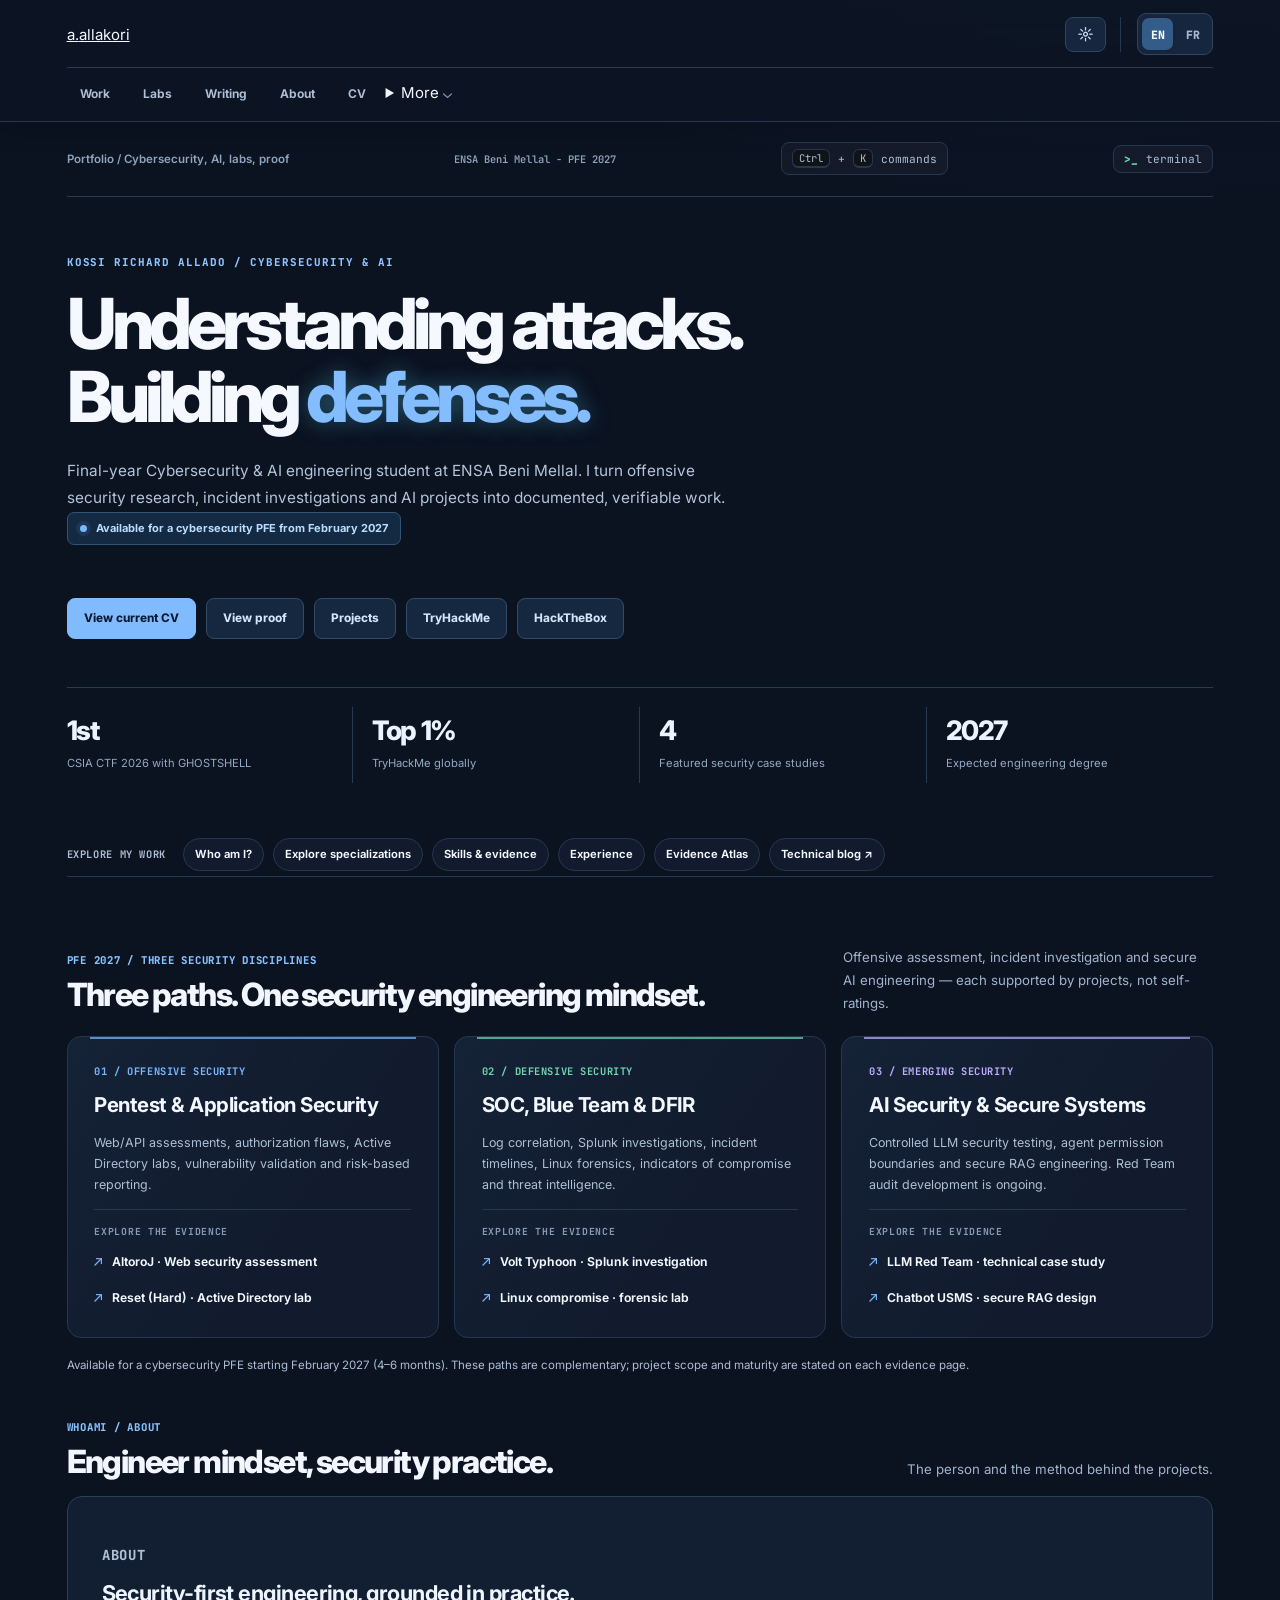
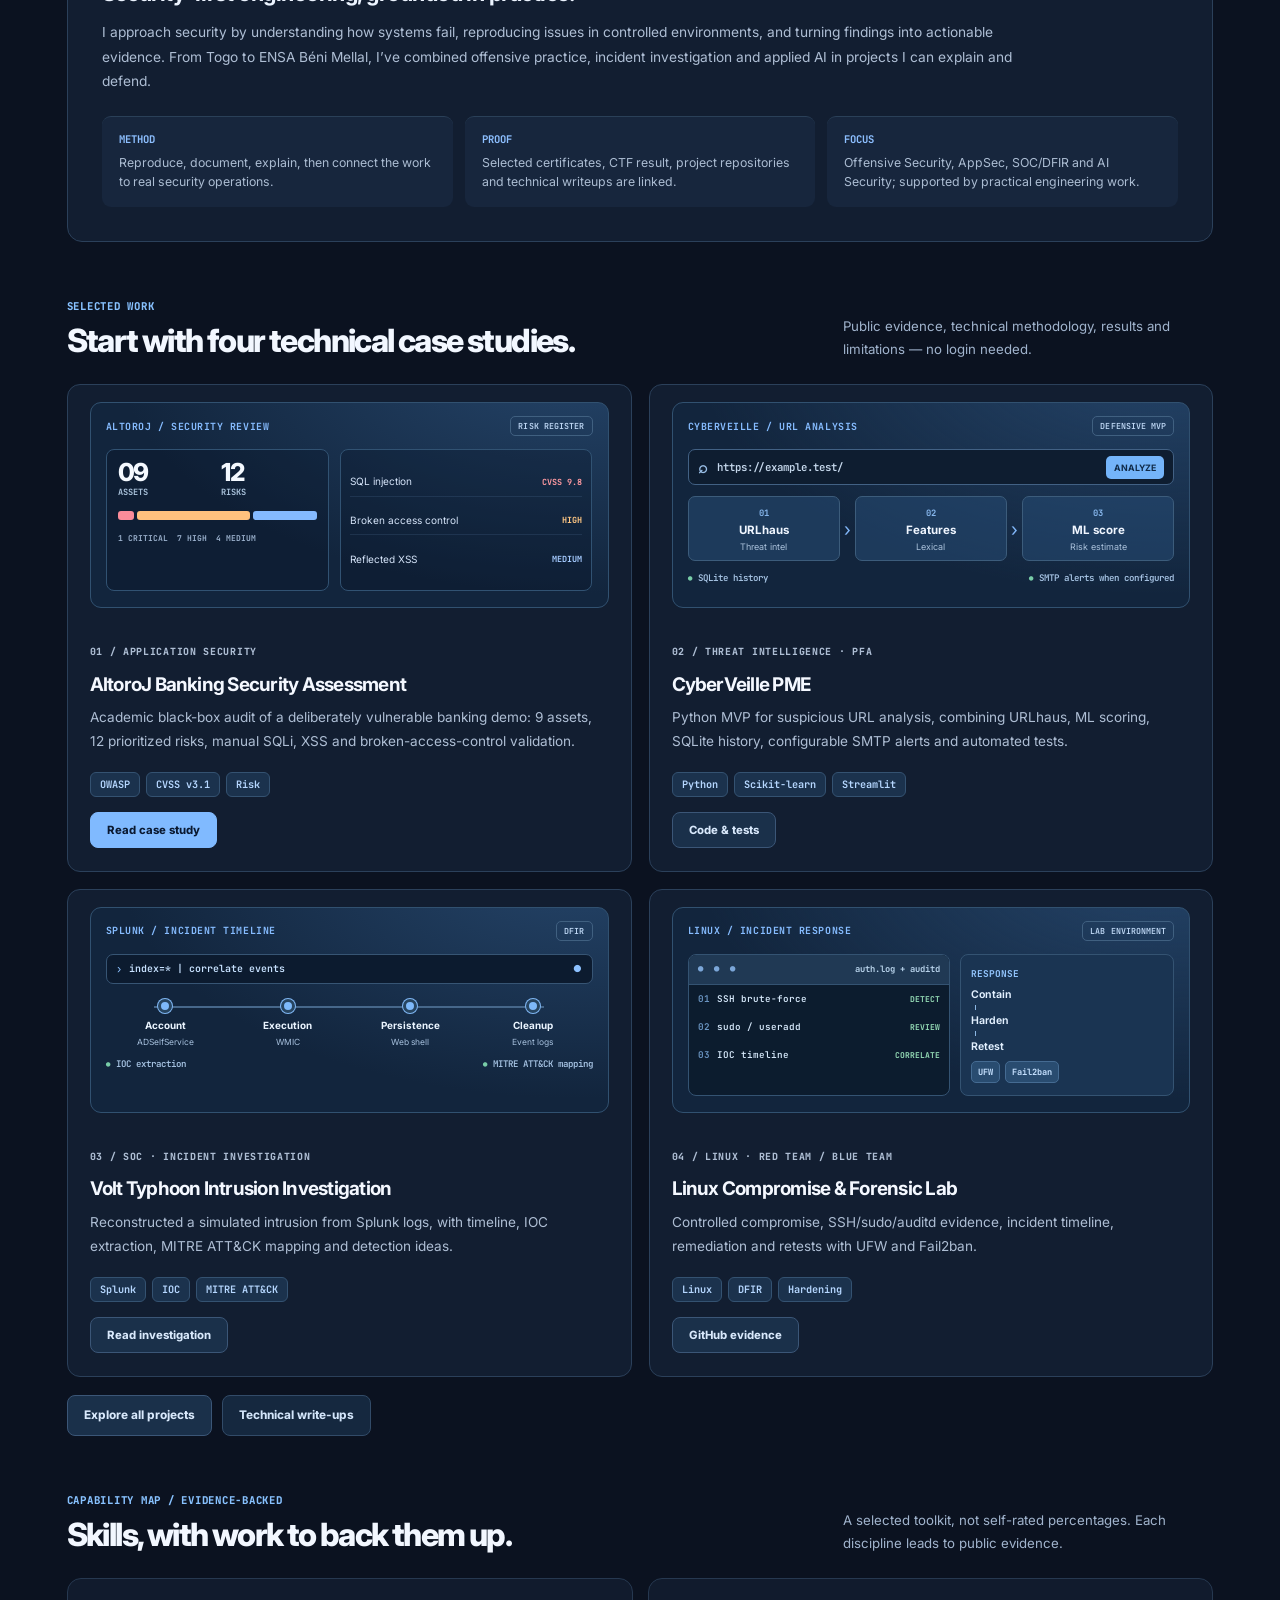
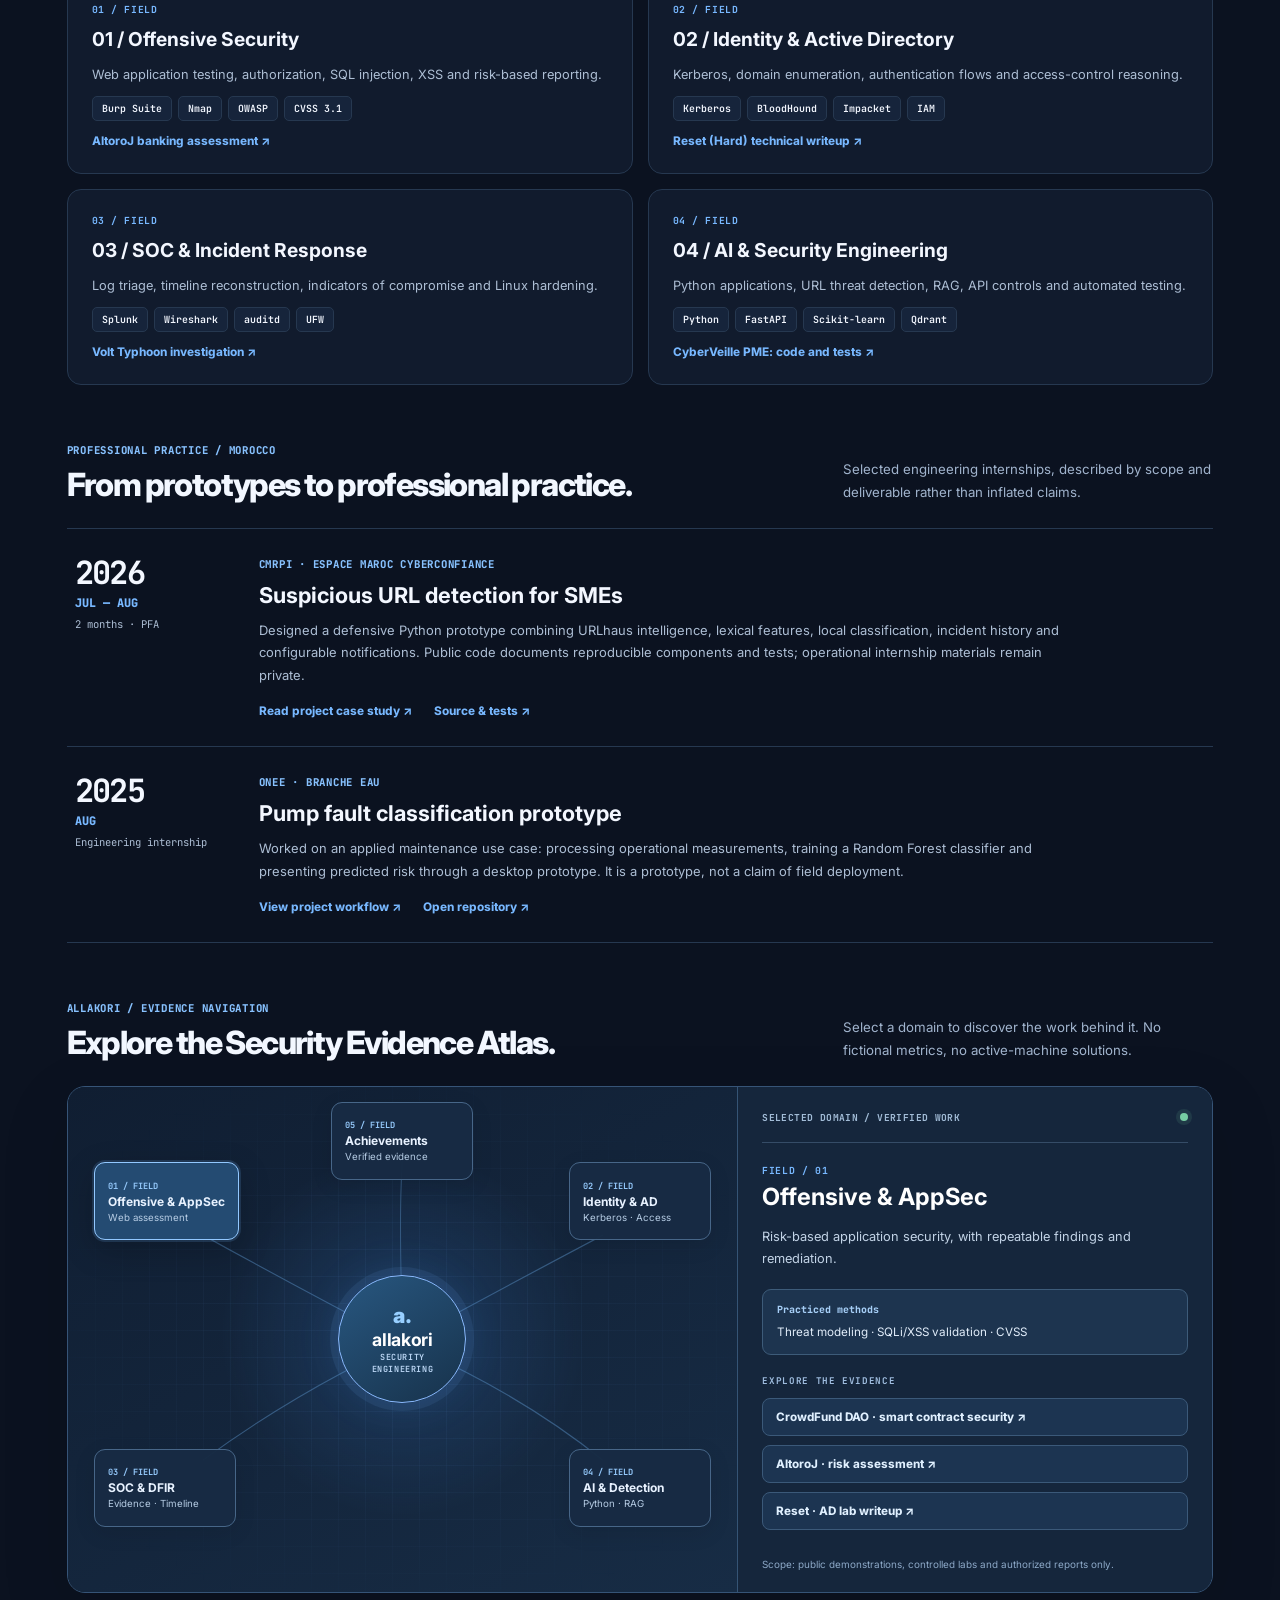
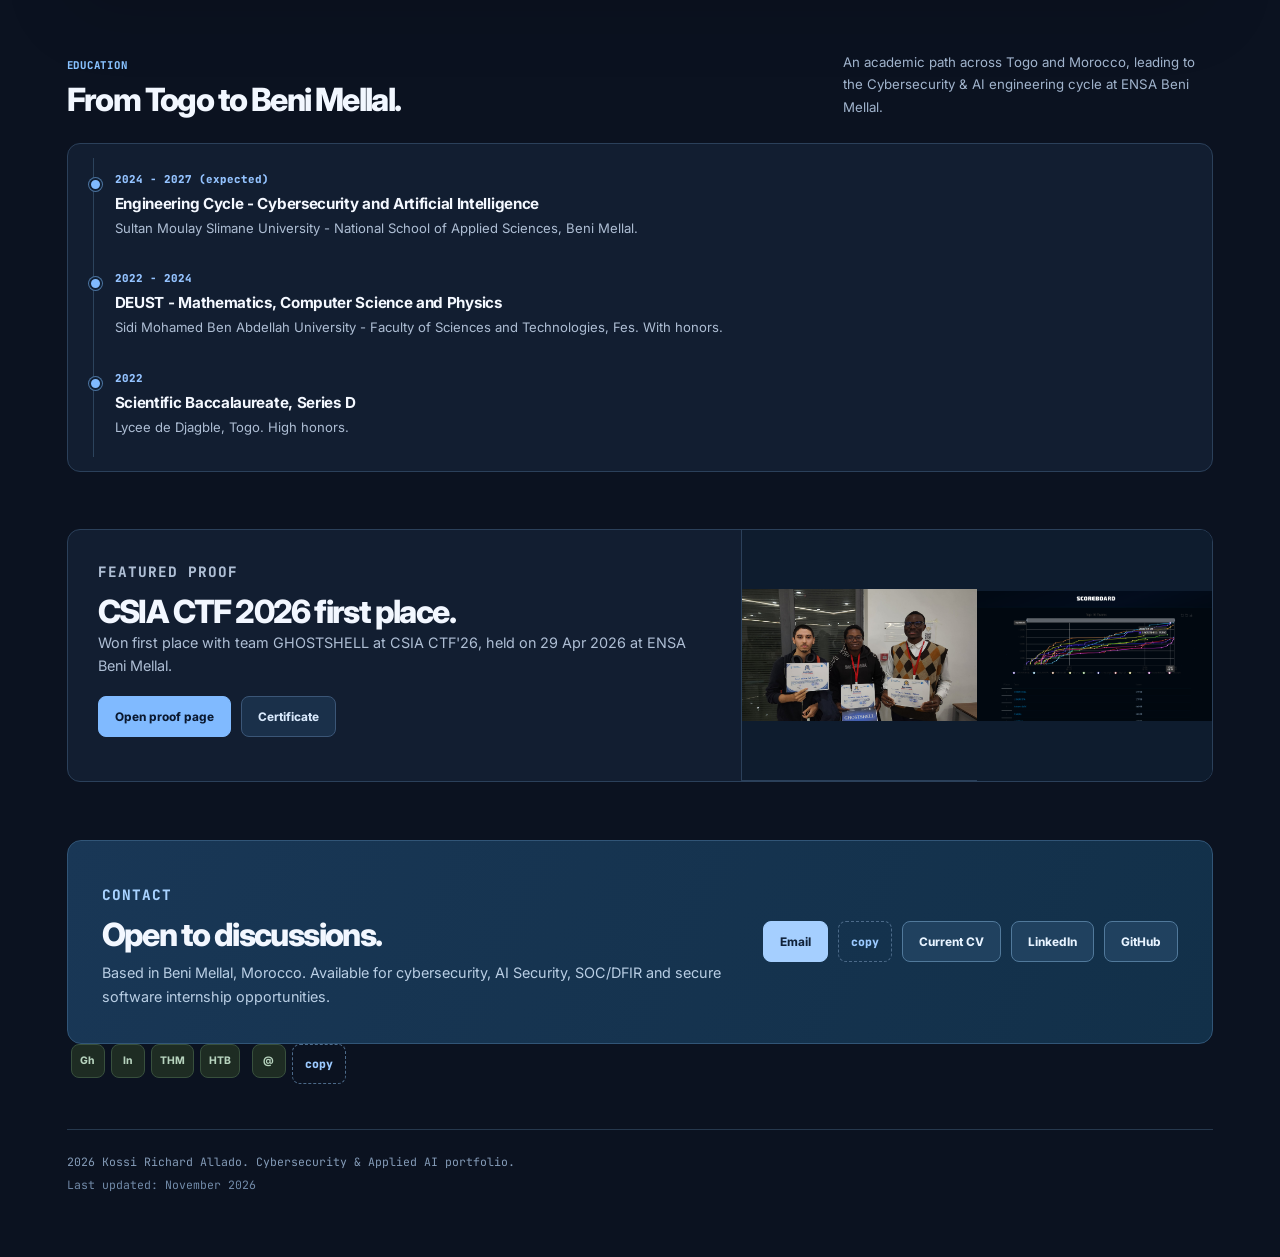
==== commit 5289a186: "redesign(header): clean editorial navigation and move socials to footer — index.html" ====
--- a/index.html
+++ b/index.html
@@ -10,10 +10,10 @@
   <meta name="description" content="Kossi Richard ALLADO (allakori) : portfolio cybersécurité avec projets vérifiables en pentest, SOC/DFIR et sécurité des applications IA." />
   <meta property="og:title" content="Kossi Richard ALLADO (allakori) | Cybersecurity Portfolio" />
   <meta property="og:description" content="Cybersecurity and AI engineering student portfolio with SOC/DFIR, Offensive Security, AI Security, applied projects, CTF proof and technical writeups." />
-  <meta property="og:image" content="https://allakori.github.io/richard.jpg" />
+  <meta property="og:image" content="https://allakori.github.io/assets/brand-social.svg" />
   <meta property="og:url" content="https://allakori.github.io/" />
   <title>Kossi Richard ALLADO (allakori) | Cybersecurity Portfolio</title>
-  <link rel="icon" type="image/jpeg" href="/richard.jpg">
+  <link rel="icon" type="image/svg+xml" href="assets/brand-icon.svg">
   <link rel="preconnect" href="https://fonts.googleapis.com" />
   <link rel="preconnect" href="https://fonts.gstatic.com" crossorigin />
   <link href="https://fonts.googleapis.com/css2?family=Inter:wght@400;500;600;700;800&family=JetBrains+Mono:wght@400;600;700&display=swap" rel="stylesheet" />
@@ -68,40 +68,26 @@
   }
 }
   </script>
+  <link rel="stylesheet" href="assets/editorial.css?v=20261118-1">
 </head>
 <body>
   <div class="shell">
     <aside class="sidebar">
-      <div>
-        <div class="profile">
-          <img class="avatar" src="richard.jpg" alt="Kossi Richard Allado" fetchpriority="high" decoding="async" />
-          <div>
-            <div class="name">Kossi Richard Allado</div>
-            <p class="role">Cybersecurity & AI Engineering Student - PFE 2027.</p>
-          </div>
-        </div>
-        <nav class="nav" aria-label="Main navigation">
-          <a class="active" href="index.html"><span>01</span> Home</a>
-          <a href="proof.html"><span>02</span> Proof</a>
-          <a href="labs.html"><span>03</span> Labs</a>
-          <a href="writeups.html"><span>04</span> Writeups</a>
-          <a href="projects.html"><span>05</span> Projects</a><a href="cv.html"><span>06</span> CV</a>
-        
-          <a href="index.html#evidence-atlas"><span>07</span> Atlas</a></nav>
-        <div class="sidebar-status">
-          <strong>PFE 2027 target</strong>
-          <span>Cybersecurity, AI Security, SOC/DFIR and Offensive Security.</span>
-        </div>
-      </div>
-      <div class="social" aria-label="Professional profiles and contact">
-        <a href="https://github.com/ALLAKORI" target="_blank" rel="noreferrer">Gh</a>
-        <a href="https://www.linkedin.com/in/kossi-richard-allado-50177b2a5" target="_blank" rel="noreferrer">In</a>
-        <a href="https://tryhackme.com/p/allakori" target="_blank" rel="noreferrer">THM</a>
-        <a href="https://profile.hackthebox.com/profile/019d03a0-4529-7233-b8f5-6fe1e7a7e02b" target="_blank" rel="noreferrer">HTB</a>
-        <span class="social-divider" aria-hidden="true"></span>
-        <a href="mailto:alladokossirichard2025@gmail.com">@</a>
-      </div>
-    </aside>
+ <div class="editorial-header-content">
+  <div class="profile"><a class="editorial-brand" href="index.html" aria-label="allakori — Home"><span class="editorial-mark" aria-hidden="true">a.</span><span class="editorial-wordmark">allakori</span></a></div>
+  <nav class="nav" aria-label="Main navigation">
+ <a href="projects.html">Work</a>
+ <a href="labs.html">Labs</a>
+ <a href="writeups.html">Writing</a>
+ <a href="index.html#whoami">About</a>
+ <a href="cv.html">CV</a>
+ <details class="editorial-more"><summary aria-label="Additional navigation">More <span aria-hidden="true">⌄</span></summary>
+  <a href="proof.html">Proof</a>
+  <a href="index.html#evidence-atlas">Evidence Atlas</a>
+ </details>
+ </nav>
+ </div>
+ </aside>
 
     <main class="page">
       <div class="topline">
@@ -505,7 +491,15 @@
         </div>
       </section>
 
-      <footer class="footer mono">2026 Kossi Richard Allado. Cybersecurity & Applied AI portfolio.<small>Last updated: November 2026</small></footer>
+      <div class="editorial-footer-links"><div class="social editorial-footer-social" aria-label="Professional profiles and contact">
+        <a href="https://github.com/ALLAKORI" target="_blank" rel="noreferrer">Gh</a>
+        <a href="https://www.linkedin.com/in/kossi-richard-allado-50177b2a5" target="_blank" rel="noreferrer">In</a>
+        <a href="https://tryhackme.com/p/allakori" target="_blank" rel="noreferrer">THM</a>
+        <a href="https://profile.hackthebox.com/profile/019d03a0-4529-7233-b8f5-6fe1e7a7e02b" target="_blank" rel="noreferrer">HTB</a>
+        <span class="social-divider" aria-hidden="true"></span>
+        <a href="mailto:alladokossirichard2025@gmail.com">@</a>
+      </div></div>
+  <footer class="footer mono">2026 Kossi Richard Allado. Cybersecurity & Applied AI portfolio.<small>Last updated: November 2026</small></footer>
     </main>
   </div>
   <script src="assets/lang.js?v=20261028-edu-soc" defer></script>
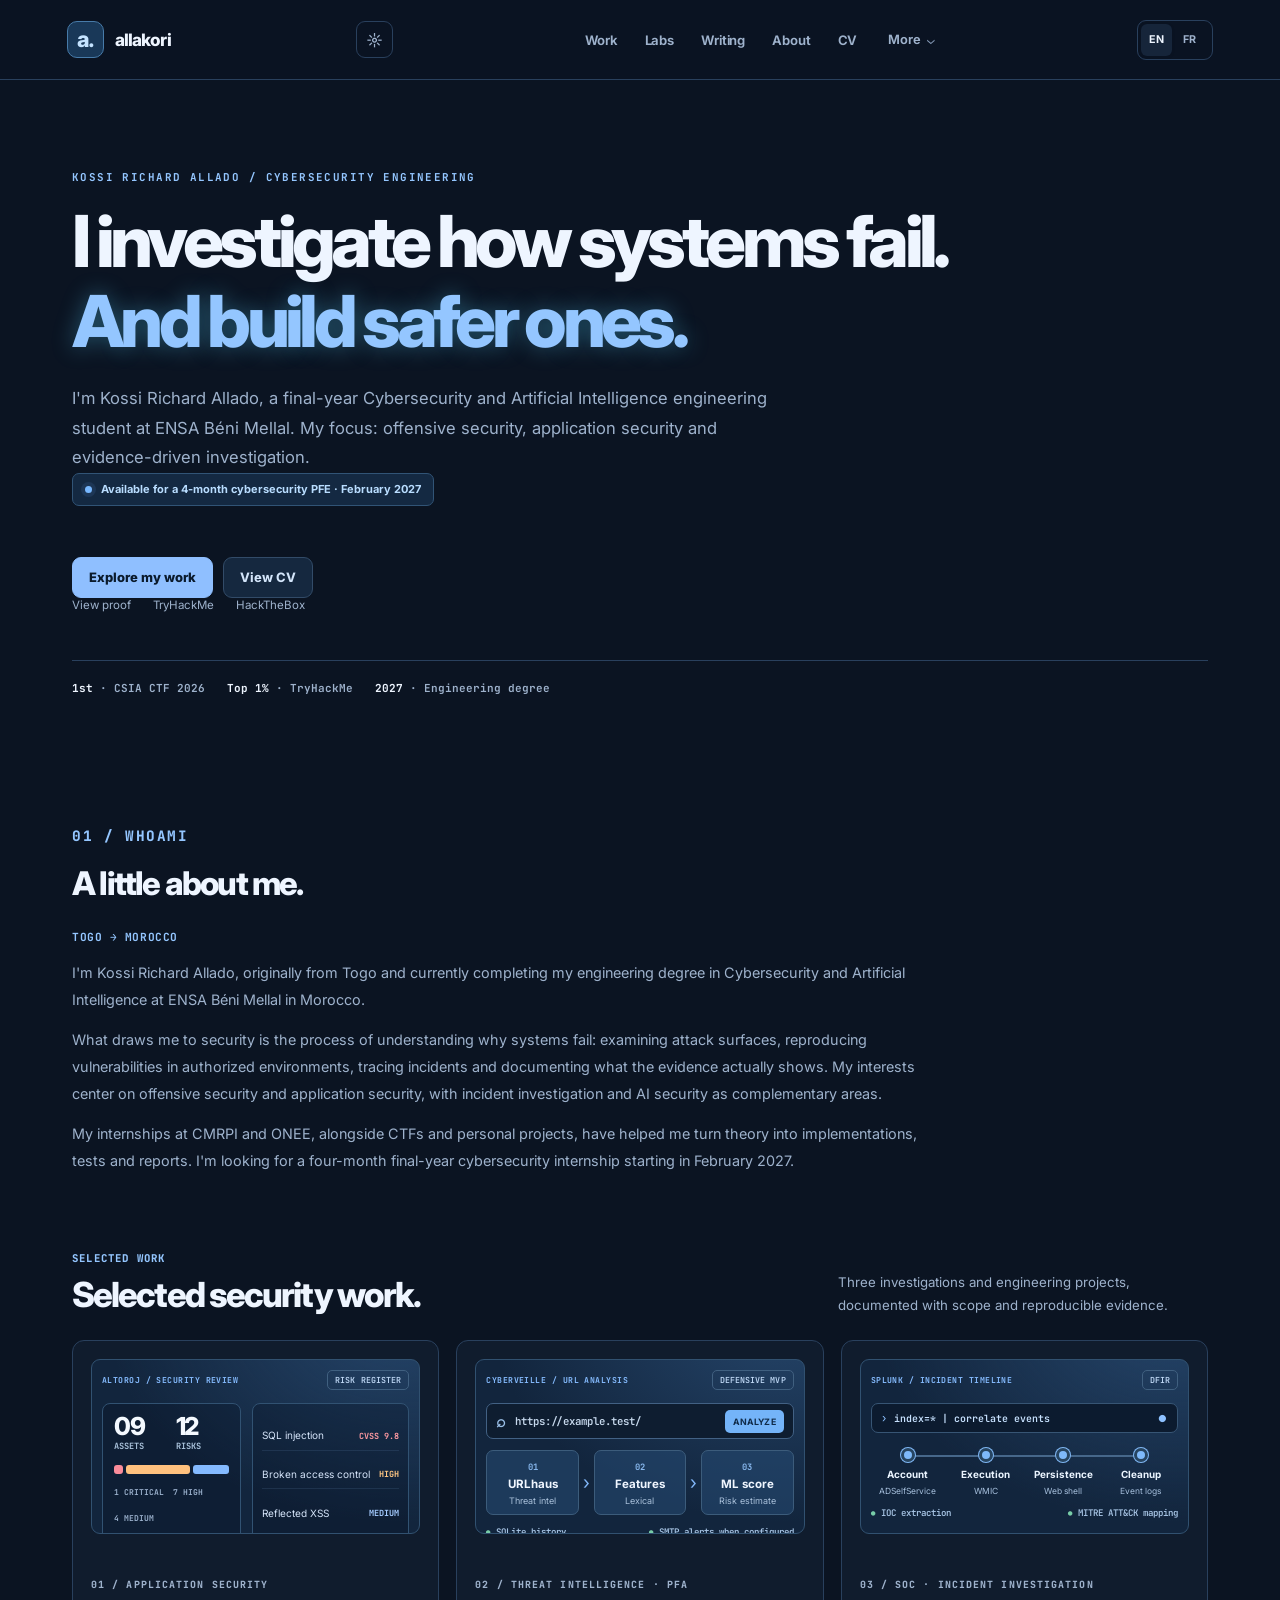
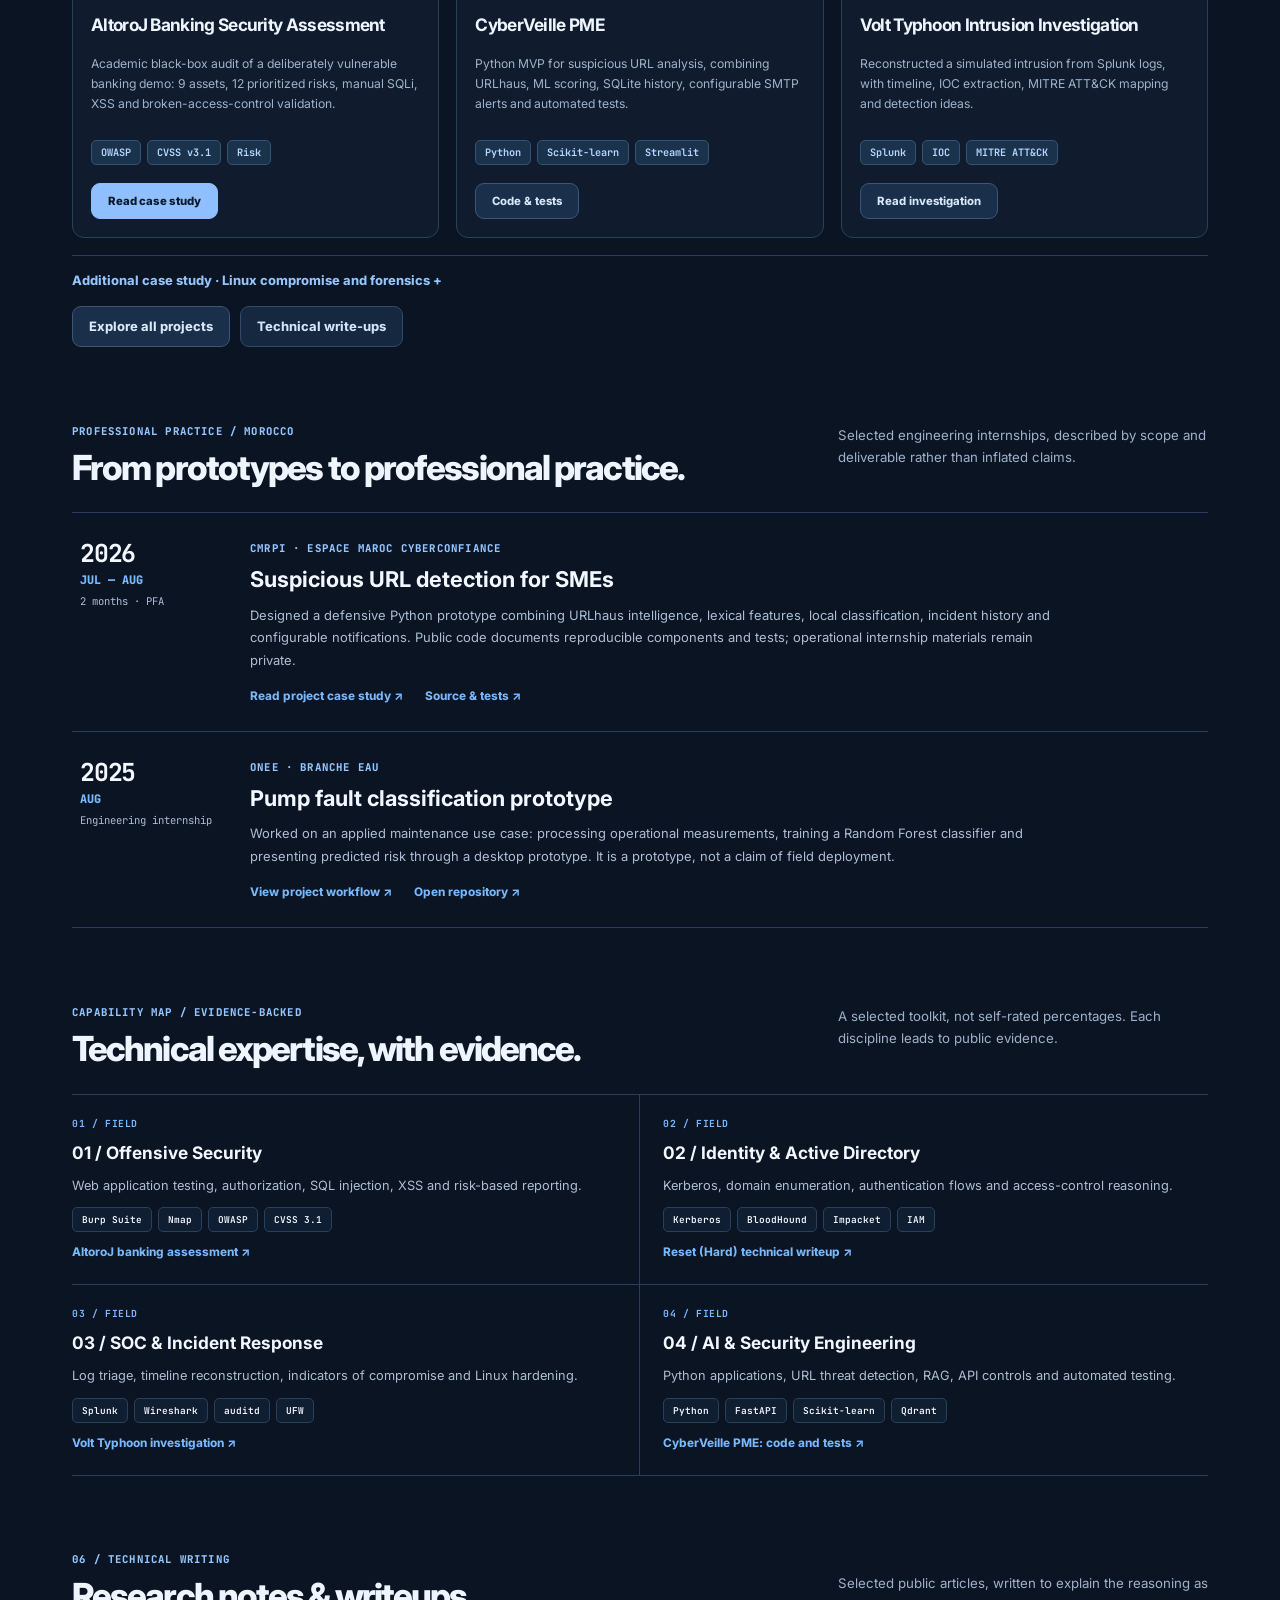
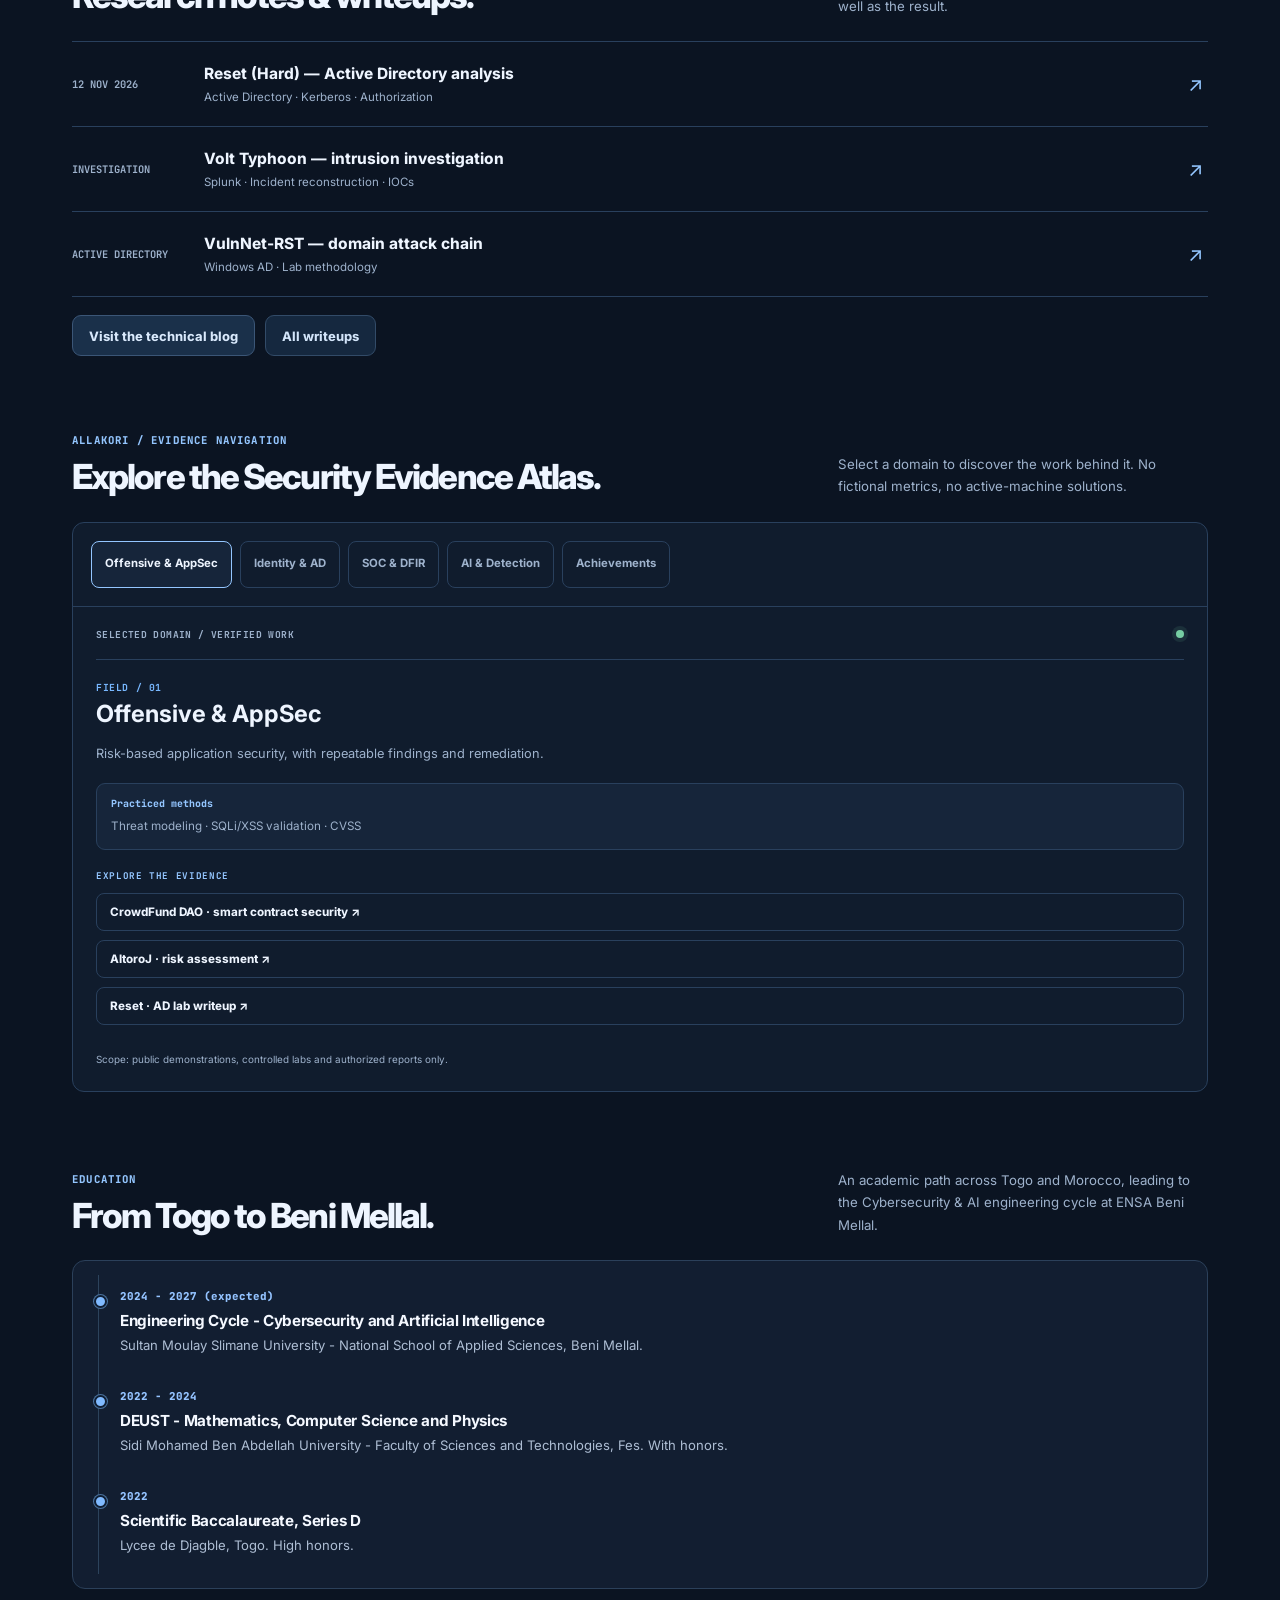
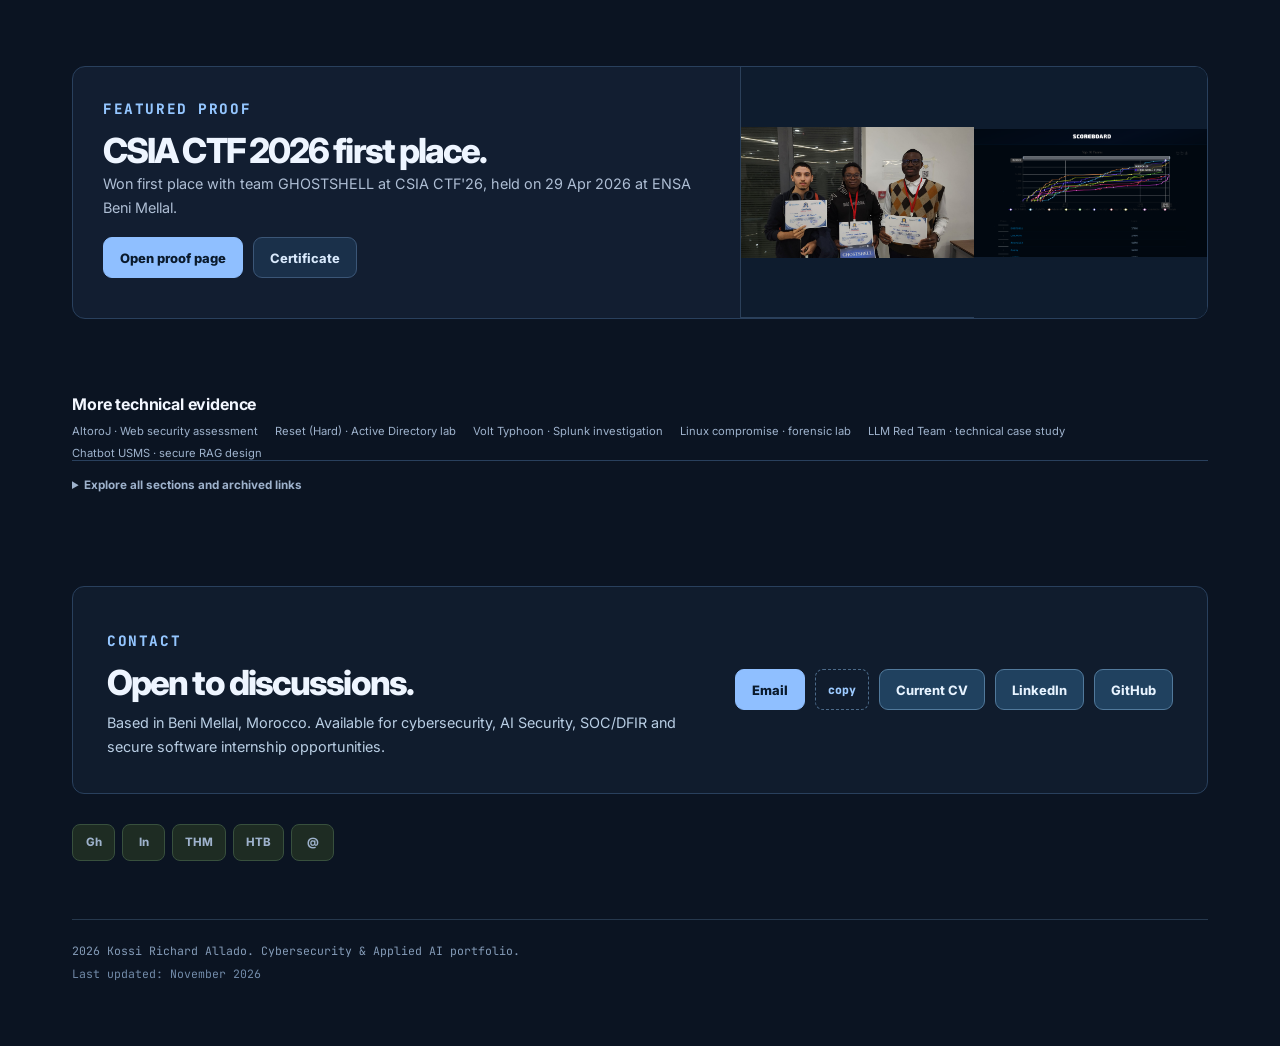
==== commit d4bd2656: "redesign(home): editorial storytelling, whoami, selected work, experience, writing and evidence" ====
--- a/index.html
+++ b/index.html
@@ -98,104 +98,28 @@
       <section class="hero">
         <div class="hero-grid">
           <div class="hero-copy">
-            <p class="intro-kicker">KOSSI RICHARD ALLADO / CYBERSECURITY &amp; AI</p>
-            <h1 data-en="Understanding attacks.<br>Building <span class='accent'>defenses.</span>" data-fr="Comprendre les attaques.<br>Construire des <span class='accent'>défenses.</span>">Understanding attacks.<br>Building <span class="accent">defenses.</span></h1>
-            <p data-en="Final-year Cybersecurity &amp; AI engineering student at ENSA Beni Mellal. I turn offensive security research, incident investigations and AI projects into documented, verifiable work." data-fr="Élève ingénieur en dernière année à l'ENSA Béni Mellal, en Intelligence Artificielle et Cybersécurité. Je transforme mes recherches en sécurité offensive, investigations et projets IA en réalisations documentées et vérifiables.">Final-year Cybersecurity &amp; AI engineering student at ENSA Beni Mellal. I turn offensive security research, incident investigations and AI projects into documented, verifiable work.</p>
-            <div class="availability">Available for a cybersecurity PFE from February 2027</div>
-            <div class="actions">
-              <a class="btn primary" href="cv.html" target="_blank" rel="noreferrer">View current CV</a>
-              <a class="btn secondary-link" href="proof.html">View proof</a>
-              <a class="btn secondary-link" href="projects.html">Projects</a>
-              <a class="btn secondary-link" href="https://tryhackme.com/p/allakori" target="_blank" rel="noreferrer">TryHackMe</a>
-              <a class="btn secondary-link" href="https://profile.hackthebox.com/profile/019d03a0-4529-7233-b8f5-6fe1e7a7e02b" target="_blank" rel="noreferrer">HackTheBox</a>
-            </div>
+            <p class="intro-kicker">KOSSI RICHARD ALLADO / CYBERSECURITY ENGINEERING</p>
+            <h1 data-en="I investigate how systems fail. <span class='accent'>And build safer ones.</span>" data-fr="J’étudie les failles des systèmes. <span class='accent'>Pour mieux les sécuriser.</span>">I investigate how systems fail. <span class="accent">And build safer ones.</span></h1>
+            <p data-en="I'm Kossi Richard Allado, a final-year Cybersecurity and Artificial Intelligence engineering student at ENSA Béni Mellal. My focus: offensive security, application security and evidence-driven investigation." data-fr="Je suis Kossi Richard Allado, élève ingénieur en dernière année en cybersécurité et intelligence artificielle à l’ENSA Béni Mellal. Mes domaines de prédilection : sécurité offensive, sécurité applicative et investigation fondée sur les preuves.">I'm Kossi Richard Allado, a final-year Cybersecurity and Artificial Intelligence engineering student at ENSA Béni Mellal. My focus: offensive security, application security and evidence-driven investigation.</p>
+            <div class="availability" data-en="Available for a 4-month cybersecurity PFE · February 2027" data-fr="Disponible pour un PFE en cybersécurité de 4 mois · février 2027">Available for a 4-month cybersecurity PFE · February 2027</div>
+            <div class="actions"><a class="btn primary" href="projects.html" data-en="Explore my work" data-fr="Voir mes projets">Explore my work</a>
+<a class="btn secondary-link" href="cv.html" target="_blank" rel="noreferrer" data-en="View CV" data-fr="Voir mon CV">View CV</a></div><div class="editorial-secondary-links"><a class="editorial-muted-link" href="proof.html">View proof</a>
+<a class="editorial-muted-link" href="https://tryhackme.com/p/allakori" target="_blank" rel="noreferrer">TryHackMe</a>
+<a class="editorial-muted-link" href="https://profile.hackthebox.com/profile/019d03a0-4529-7233-b8f5-6fe1e7a7e02b" target="_blank" rel="noreferrer">HackTheBox</a></div>
           </div>
           
         </div>
-        <div class="stats">
-          <div class="stat"><strong>1st</strong><span>CSIA CTF 2026 with GHOSTSHELL</span></div>
-          <div class="stat"><strong>Top 1%</strong><span>TryHackMe globally</span></div>
-          <div class="stat"><strong>4</strong><span>Featured security case studies</span></div>
-          <div class="stat"><strong>2027</strong><span>Expected engineering degree</span></div>
-        </div>
-      </section>
-
-      
-<nav class="evidence-jump" aria-label="Explore this portfolio">
-  <span class="evidence-jump-label" data-en="Explore my work" data-fr="Explorer mon travail">Explore my work</span>
-  <a href="#whoami" data-en="Who am I?" data-fr="Qui suis-je ?">Who am I?</a>
-  <a href="#career-pathways" data-en="Explore specializations" data-fr="Explorer les spécialités" class="career-nav-entry">Explore specializations</a>
-  <a href="#skills" data-en="Skills &amp; evidence" data-fr="Compétences &amp; preuves">Skills &amp; evidence</a>
-  <a href="#experience" data-en="Experience" data-fr="Expérience">Experience</a>
-  <a href="#evidence-atlas" data-en="Evidence Atlas" data-fr="Atlas des preuves">Evidence Atlas</a>
-  <a href="https://allakori.github.io/writeups/" target="_blank" rel="noreferrer" data-en="Technical blog ↗" data-fr="Blog technique ↗">Technical blog ↗</a>
-</nav>
-<section class="section career-pathways" id="career-pathways" aria-labelledby="career-pathways-heading">
-  <div class="section-head">
-    <div><p class="meta" data-en="PFE 2027 / Three security disciplines" data-fr="PFE 2027 / Trois spécialités cyber">PFE 2027 / Three security disciplines</p>
-      <h2 id="career-pathways-heading" data-en="Three paths. One security engineering mindset." data-fr="Trois parcours. Une même démarche d’ingénierie sécurité.">Three paths. One security engineering mindset.</h2>
-    </div>
-    <p class="section-note" data-en="Offensive assessment, incident investigation and secure AI engineering — each supported by projects, not self-ratings." data-fr="Audit offensif, investigation d'incidents et sécurité des systèmes IA — avec des réalisations à l'appui.">Offensive assessment, incident investigation and secure AI engineering — each supported by projects, not self-ratings.</p>
-  </div>
-  <div class="career-pathway-grid">
-    <article class="career-pathway" data-track="appsec">
-      <span class="career-pathway-kicker" data-en="01 / OFFENSIVE SECURITY" data-fr="01 / SÉCURITÉ OFFENSIVE">01 / OFFENSIVE SECURITY</span>
-      <h3 data-en="Pentest &amp; Application Security" data-fr="Pentest &amp; sécurité applicative">Pentest &amp; Application Security</h3>
-      <p data-en="Web/API assessments, authorization flaws, Active Directory labs, vulnerability validation and risk-based reporting." data-fr="Audits Web/API, contrôles d'accès, laboratoires Active Directory, validation des vulnérabilités et rapports orientés risque.">Web/API assessments, authorization flaws, Active Directory labs, vulnerability validation and risk-based reporting.</p>
-      <div class="career-pathway-proof">
-        <span class="career-pathway-proof-label" data-en="Explore the evidence" data-fr="Voir les preuves">Explore the evidence</span>
-        <a href="https://github.com/ALLAKORI/ALLAKORI.github.io/blob/main/case-studies/altoroj-banking-risk-assessment/README.md" data-en="AltoroJ · Web security assessment" data-fr="AltoroJ · audit de sécurité Web">AltoroJ · Web security assessment</a>
-        <a href="https://allakori.github.io/writeups/posts/tryhackme-reset-hard-active-directory-case-study/" data-en="Reset (Hard) · Active Directory lab" data-fr="Reset (Hard) · laboratoire Active Directory">Reset (Hard) · Active Directory lab</a>
-      </div>
-    </article>
-    <article class="career-pathway" data-track="soc">
-      <span class="career-pathway-kicker" data-en="02 / DEFENSIVE SECURITY" data-fr="02 / SÉCURITÉ DÉFENSIVE">02 / DEFENSIVE SECURITY</span>
-      <h3 data-en="SOC, Blue Team &amp; DFIR" data-fr="SOC, Blue Team &amp; DFIR">SOC, Blue Team &amp; DFIR</h3>
-      <p data-en="Log correlation, Splunk investigations, incident timelines, Linux forensics, indicators of compromise and threat intelligence." data-fr="Corrélation de journaux, investigations Splunk, chronologies d'incidents, forensique Linux, IOC et renseignement sur les menaces.">Log correlation, Splunk investigations, incident timelines, Linux forensics, indicators of compromise and threat intelligence.</p>
-      <div class="career-pathway-proof">
-        <span class="career-pathway-proof-label" data-en="Explore the evidence" data-fr="Voir les preuves">Explore the evidence</span>
-        <a href="https://allakori.github.io/writeups/posts/volt-typhoon-intrusion/" data-en="Volt Typhoon · Splunk investigation" data-fr="Volt Typhoon · investigation Splunk">Volt Typhoon · Splunk investigation</a>
-        <a href="https://github.com/ALLAKORI/Linux-Server-Compromise-Forensic-Investigation-Lab" data-en="Linux compromise · forensic lab" data-fr="Compromission Linux · laboratoire DFIR">Linux compromise · forensic lab</a>
-      </div>
-    </article>
-    <article class="career-pathway" data-track="ai">
-      <span class="career-pathway-kicker" data-en="03 / EMERGING SECURITY" data-fr="03 / SÉCURITÉ DES SYSTÈMES IA">03 / EMERGING SECURITY</span>
-      <h3 data-en="AI Security &amp; Secure Systems" data-fr="Sécurité de l'IA &amp; systèmes sécurisés">AI Security &amp; Secure Systems</h3>
-      <p data-en="Controlled LLM security testing, agent permission boundaries and secure RAG engineering. Red Team audit development is ongoing." data-fr="Tests de sécurité des LLM en environnement contrôlé, permissions des agents et ingénierie RAG sécurisée. Le moteur Red Team reste en développement.">Controlled LLM security testing, agent permission boundaries and secure RAG engineering. Red Team audit development is ongoing.</p>
-      <div class="career-pathway-proof">
-        <span class="career-pathway-proof-label" data-en="Explore the evidence" data-fr="Voir les preuves">Explore the evidence</span>
-        <a href="case-studies/llm-red-team-agent/" data-en="LLM Red Team · technical case study" data-fr="Red Team LLM · étude de cas technique">LLM Red Team · technical case study</a>
-        <a href="projects.html#chatbot-usms" data-en="Chatbot USMS · secure RAG design" data-fr="Chatbot USMS · architecture RAG sécurisée">Chatbot USMS · secure RAG design</a>
-      </div>
-    </article>
-  </div>
-  <p class="career-pathways-note" data-en="Available for a cybersecurity PFE starting February 2027 (4–6 months). These paths are complementary; project scope and maturity are stated on each evidence page." data-fr="Disponible pour un PFE en cybersécurité dès février 2027 (4 à 6 mois). Ces parcours sont complémentaires ; l'état réel de chaque projet est précisé dans les preuves.">Available for a cybersecurity PFE starting February 2027 (4–6 months). These paths are complementary; project scope and maturity are stated on each evidence page.</p>
-</section>
-<section class="section whoami-section" id="whoami" aria-labelledby="whoami-heading">
-        <div class="section-head">
-          <div>
-            <p class="meta">whoami / about</p>
-            <h2 id="whoami-heading" data-en="Engineer mindset, security practice." data-fr="Esprit d’ingénieur, pratique de la sécurité.">Engineer mindset, security practice.</h2>
-          </div>
-          <p class="section-note" data-en="The person and the method behind the projects." data-fr="La personne et la démarche derrière les projets.">The person and the method behind the projects.</p>
-        </div>
-        <div class="whoami">
-          <article class="about-panel">
-            <p class="meta" data-en="About" data-fr="À propos">About</p>
-            <h3 data-en="Security-first engineering, grounded in practice." data-fr="L’ingénierie sécurité ancrée dans la pratique.">Security-first engineering, grounded in practice.</h3>
-            <p data-en="I approach security by understanding how systems fail, reproducing issues in controlled environments, and turning findings into actionable evidence. From Togo to ENSA Béni Mellal, I’ve combined offensive practice, incident investigation and applied AI in projects I can explain and defend." data-fr="J’aborde la sécurité en comprenant comment les systèmes échouent, en reproduisant les problèmes dans des environnements contrôlés et en produisant des preuves exploitables. Du Togo à l’ENSA Béni Mellal, j’associe pratique offensive, investigation et IA appliquée dans des projets que je peux expliquer et défendre.">I approach security by understanding how systems fail, reproducing issues in controlled environments, and turning findings into actionable evidence. From Togo to ENSA Béni Mellal, I’ve combined offensive practice, incident investigation and applied AI in projects I can explain and defend.</p>
-            <div class="signal-list">
-              <div class="signal"><strong data-en="Method" data-fr="Méthode">Method</strong><span data-en="Reproduce, document, explain, then connect the work to real security operations." data-fr="Reproduire, documenter, expliquer, puis relier les résultats à de véritables opérations de sécurité.">Reproduce, document, explain, then connect the work to real security operations.</span></div>
-              <div class="signal"><strong data-en="Proof" data-fr="Preuves">Proof</strong><span data-en="Selected certificates, CTF result, project repositories and technical writeups are linked." data-fr="Certificats, résultats CTF, dépôts de projets et articles techniques sont directement accessibles.">Selected certificates, CTF result, project repositories and technical writeups are linked.</span></div>
-              <div class="signal"><strong data-en="Focus" data-fr="Orientation">Focus</strong><span data-en="Offensive Security, AppSec, SOC/DFIR and AI Security; supported by practical engineering work." data-fr="Sécurité offensive, AppSec, SOC/DFIR et sécurité de l’IA, avec des réalisations techniques concrètes.">Offensive Security, AppSec, SOC/DFIR and AI Security; supported by practical engineering work.</span></div>
-            </div>
-          </article>
-          
-        </div>
-      </section>
+        <div class="editorial-signals" aria-label="Selected achievements"><span><strong>1st</strong> · CSIA CTF 2026</span><span><strong>Top 1%</strong> · TryHackMe</span><span><strong>2027</strong> · Engineering degree</span></div></section>
+
+<section class="section editorial-about" id="whoami" aria-labelledby="whoami-heading">
+ <div class="section-head"><div><p class="meta">01 / WHOAMI</p><h2 id="whoami-heading" data-en="A little about me." data-fr="Quelques mots sur moi.">A little about me.</h2></div></div>
+ <div class="editorial-about-copy"><span class="editorial-origin">TOGO → MOROCCO</span>
+ <p data-en="I'm Kossi Richard Allado, originally from Togo and currently completing my engineering degree in Cybersecurity and Artificial Intelligence at ENSA Béni Mellal in Morocco." data-fr="Je suis Kossi Richard Allado, originaire du Togo, et je termine actuellement mon cycle d’ingénieur en cybersécurité et intelligence artificielle à l’ENSA Béni Mellal, au Maroc.">I'm Kossi Richard Allado, originally from Togo and currently completing my engineering degree in Cybersecurity and Artificial Intelligence at ENSA Béni Mellal in Morocco.</p><p data-en="What draws me to security is the process of understanding why systems fail: examining attack surfaces, reproducing vulnerabilities in authorized environments, tracing incidents and documenting what the evidence actually shows. My interests center on offensive security and application security, with incident investigation and AI security as complementary areas." data-fr="Ce qui me passionne dans la cybersécurité, c’est de comprendre pourquoi les systèmes échouent : analyser leur surface d’attaque, reproduire des vulnérabilités dans des environnements autorisés, reconstituer des incidents et documenter ce que montrent réellement les preuves. Je m’oriente surtout vers la sécurité offensive et applicative, tout en développant mes compétences en investigation et en sécurité de l’IA.">What draws me to security is the process of understanding why systems fail: examining attack surfaces, reproducing vulnerabilities in authorized environments, tracing incidents and documenting what the evidence actually shows. My interests center on offensive security and application security, with incident investigation and AI security as complementary areas.</p><p data-en="My internships at CMRPI and ONEE, alongside CTFs and personal projects, have helped me turn theory into implementations, tests and reports. I'm looking for a four-month final-year cybersecurity internship starting in February 2027." data-fr="Mes stages au CMRPI et à l’ONEE, mes compétitions CTF et mes projets personnels m’ont permis de transformer des notions théoriques en applications, tests et rapports. Je recherche un stage PFE de quatre mois en cybersécurité à partir de février 2027.">My internships at CMRPI and ONEE, alongside CTFs and personal projects, have helped me turn theory into implementations, tests and reports. I'm looking for a four-month final-year cybersecurity internship starting in February 2027.</p>
+ </div></section>
+
 <section class="section" id="selected-work">
-  <div class="section-head"><div><p class="meta" data-en="Selected work" data-fr="Réalisations sélectionnées">Selected work</p><h2 data-en="Start with four technical case studies." data-fr="Quatre réalisations techniques à consulter en priorité.">Start with four technical case studies.</h2></div><p class="section-note" data-en="Public evidence, technical methodology, results and limitations — no login needed." data-fr="Preuves publiques, méthodologie, résultats et limites — sans connexion.">Public evidence, technical methodology, results and limitations — no login needed.</p></div>
-  <div class="grid grid-2 recruiter-work">
+  <div class="section-head"><div><p class="meta" data-en="Selected work" data-fr="Réalisations sélectionnées">Selected work</p><h2 data-en="Selected security work." data-fr="Quelques réalisations en cybersécurité.">Selected security work.</h2></div><p class="section-note" data-en="Three investigations and engineering projects, documented with scope and reproducible evidence." data-fr="Trois investigations et projets d’ingénierie documentés, avec un périmètre et des preuves vérifiables.">Three investigations and engineering projects, documented with scope and reproducible evidence.</p></div>
+  <div class="grid grid-2 recruiter-work editorial-work-grid">
     <article class="card evidence-card">
       <div class="case-preview cp-audit" role="img" aria-label="AltoroJ risk review. Nine assets and twelve identified risks, including SQL injection, cross-site scripting and access-control issues.">
           <div class="cp-top"><span class="cp-top-title">ALTOROJ / SECURITY REVIEW</span><span class="cp-status">RISK REGISTER</span></div>
@@ -256,7 +180,9 @@
       <div class="tags"><span class="tag">Splunk</span><span class="tag">IOC</span><span class="tag">MITRE ATT&amp;CK</span></div>
       <div class="actions"><a class="btn" href="writeups/tryhackme/volt-typhoon/index.html">Read investigation</a></div>
     </article>
-    <article class="card evidence-card">
+    
+  </div>
+<details class="editorial-additional-work"><summary data-en="Additional case study · Linux compromise and forensics +" data-fr="Étude complémentaire · Compromission Linux et investigation +">Additional case study · Linux compromise and forensics +</summary><article class="card evidence-card">
       <div class="case-preview cp-forensics" role="img" aria-label="Linux compromise and forensic lab: review SSH authentication evidence, correlate auditd and sudo activity, reconstruct the incident timeline and apply UFW and Fail2ban hardening.">
           <div class="cp-top"><span class="cp-top-title">LINUX / INCIDENT RESPONSE</span><span class="cp-status">LAB ENVIRONMENT</span></div>
           <div class="cp-forensics-layout">
@@ -278,13 +204,40 @@
       <p data-en="Controlled compromise, SSH/sudo/auditd evidence, incident timeline, remediation and retests with UFW and Fail2ban." data-fr="Compromission contrôlée, preuves SSH/sudo/auditd, chronologie, remédiation et retests avec UFW et Fail2ban.">Controlled compromise, SSH/sudo/auditd evidence, incident timeline, remediation and retests with UFW and Fail2ban.</p>
       <div class="tags"><span class="tag">Linux</span><span class="tag">DFIR</span><span class="tag">Hardening</span></div>
       <div class="actions"><a class="btn" href="https://github.com/ALLAKORI/Linux-Server-Compromise-Forensic-Investigation-Lab" target="_blank" rel="noopener noreferrer">GitHub evidence</a></div>
-    </article>
-  </div>
+    </article></details>
   <div class="actions"><a class="btn" href="projects.html">Explore all projects</a><a class="btn secondary-link" href="writeups.html">Technical write-ups</a></div>
 </section>
+
+<section class="section evidence-section" id="experience" aria-labelledby="experience-title">
+  <div class="section-head">
+    <div><p class="meta">Professional practice / Morocco</p><h2 id="experience-title" data-en="From prototypes to professional practice." data-fr="Des prototypes à la pratique professionnelle.">From prototypes to professional practice.</h2></div>
+    <p class="section-note" data-en="Selected engineering internships, described by scope and deliverable rather than inflated claims." data-fr="Deux stages d'ingénierie présentés par leur périmètre et leur livrable, sans résultats exagérés.">Selected engineering internships, described by scope and deliverable rather than inflated claims.</p>
+  </div>
+  <div class="evidence-experience-list">
+    <article class="evidence-experience-card">
+      <div class="evidence-experience-time"><strong>2026</strong><span>JUL — AUG</span><small data-en="2 months · PFA" data-fr="2 mois · PFA">2 months · PFA</small></div>
+      <div class="evidence-experience-body">
+        <p class="meta">CMRPI · Espace Maroc Cyberconfiance</p>
+        <h3 data-en="Suspicious URL detection for SMEs" data-fr="Détection des URL suspectes pour les PME">Suspicious URL detection for SMEs</h3>
+        <p data-en="Designed a defensive Python prototype combining URLhaus intelligence, lexical features, local classification, incident history and configurable notifications. Public code documents reproducible components and tests; operational internship materials remain private." data-fr="Conception d'un prototype Python défensif réunissant URLhaus, caractéristiques lexicales, classification locale, historique d'incidents et notifications configurables. Le code public présente les composants reproductibles et leurs tests ; les documents internes restent privés.">Designed a defensive Python prototype combining URLhaus intelligence, lexical features, local classification, incident history and configurable notifications. Public code documents reproducible components and tests; operational internship materials remain private.</p>
+        <div class="evidence-experience-links"><a href="projects.html#cyberveille" data-en="Read project case study ↗" data-fr="Voir l'étude de cas ↗">Read project case study ↗</a><a href="https://github.com/ALLAKORI/STAGE_PFA_CMRPI" target="_blank" rel="noreferrer" data-en="Source &amp; tests ↗" data-fr="Code et tests ↗">Source &amp; tests ↗</a></div>
+      </div>
+    </article>
+    <article class="evidence-experience-card">
+      <div class="evidence-experience-time"><strong>2025</strong><span>AUG</span><small data-en="Engineering internship" data-fr="Stage d'ingénierie">Engineering internship</small></div>
+      <div class="evidence-experience-body">
+        <p class="meta">ONEE · Branche Eau</p>
+        <h3 data-en="Pump fault classification prototype" data-fr="Prototype de classification des défauts de pompes">Pump fault classification prototype</h3>
+        <p data-en="Worked on an applied maintenance use case: processing operational measurements, training a Random Forest classifier and presenting predicted risk through a desktop prototype. It is a prototype, not a claim of field deployment." data-fr="Travail sur un cas de maintenance : préparation de mesures opérationnelles, entraînement d'un Random Forest et restitution d'un risque prédit dans un prototype de bureau. Aucun déploiement industriel n'est revendiqué.">Worked on an applied maintenance use case: processing operational measurements, training a Random Forest classifier and presenting predicted risk through a desktop prototype. It is a prototype, not a claim of field deployment.</p>
+        <div class="evidence-experience-links"><a href="projects.html#onee" data-en="View project workflow ↗" data-fr="Voir le schéma du projet ↗">View project workflow ↗</a><a href="https://github.com/ALLAKORI/Defaut-Pompe-Prediction" target="_blank" rel="noreferrer" data-en="Open repository ↗" data-fr="Voir le dépôt ↗">Open repository ↗</a></div>
+      </div>
+    </article>
+  </div>
+</section>
+
 <section class="section evidence-section" id="skills" aria-labelledby="skills-title">
   <div class="section-head">
-    <div><p class="meta">Capability map / Evidence-backed</p><h2 id="skills-title" data-en="Skills, with work to back them up." data-fr="Des compétences appuyées par des réalisations.">Skills, with work to back them up.</h2></div>
+    <div><p class="meta">Capability map / Evidence-backed</p><h2 id="skills-title" data-en="Technical expertise, with evidence." data-fr="Compétences techniques, avec preuves.">Technical expertise, with evidence.</h2></div>
     <p class="section-note" data-en="A selected toolkit, not self-rated percentages. Each discipline leads to public evidence." data-fr="Une sélection d'outils, sans pourcentages subjectifs. Chaque domaine mène à une preuve publique.">A selected toolkit, not self-rated percentages. Each discipline leads to public evidence.</p>
   </div>
   <div class="evidence-skill-grid">
@@ -318,32 +271,18 @@
   </article>
   </div>
 </section>
-<section class="section evidence-section" id="experience" aria-labelledby="experience-title">
-  <div class="section-head">
-    <div><p class="meta">Professional practice / Morocco</p><h2 id="experience-title" data-en="From prototypes to professional practice." data-fr="Des prototypes à la pratique professionnelle.">From prototypes to professional practice.</h2></div>
-    <p class="section-note" data-en="Selected engineering internships, described by scope and deliverable rather than inflated claims." data-fr="Deux stages d'ingénierie présentés par leur périmètre et leur livrable, sans résultats exagérés.">Selected engineering internships, described by scope and deliverable rather than inflated claims.</p>
-  </div>
-  <div class="evidence-experience-list">
-    <article class="evidence-experience-card">
-      <div class="evidence-experience-time"><strong>2026</strong><span>JUL — AUG</span><small data-en="2 months · PFA" data-fr="2 mois · PFA">2 months · PFA</small></div>
-      <div class="evidence-experience-body">
-        <p class="meta">CMRPI · Espace Maroc Cyberconfiance</p>
-        <h3 data-en="Suspicious URL detection for SMEs" data-fr="Détection des URL suspectes pour les PME">Suspicious URL detection for SMEs</h3>
-        <p data-en="Designed a defensive Python prototype combining URLhaus intelligence, lexical features, local classification, incident history and configurable notifications. Public code documents reproducible components and tests; operational internship materials remain private." data-fr="Conception d'un prototype Python défensif réunissant URLhaus, caractéristiques lexicales, classification locale, historique d'incidents et notifications configurables. Le code public présente les composants reproductibles et leurs tests ; les documents internes restent privés.">Designed a defensive Python prototype combining URLhaus intelligence, lexical features, local classification, incident history and configurable notifications. Public code documents reproducible components and tests; operational internship materials remain private.</p>
-        <div class="evidence-experience-links"><a href="projects.html#cyberveille" data-en="Read project case study ↗" data-fr="Voir l'étude de cas ↗">Read project case study ↗</a><a href="https://github.com/ALLAKORI/STAGE_PFA_CMRPI" target="_blank" rel="noreferrer" data-en="Source &amp; tests ↗" data-fr="Code et tests ↗">Source &amp; tests ↗</a></div>
-      </div>
-    </article>
-    <article class="evidence-experience-card">
-      <div class="evidence-experience-time"><strong>2025</strong><span>AUG</span><small data-en="Engineering internship" data-fr="Stage d'ingénierie">Engineering internship</small></div>
-      <div class="evidence-experience-body">
-        <p class="meta">ONEE · Branche Eau</p>
-        <h3 data-en="Pump fault classification prototype" data-fr="Prototype de classification des défauts de pompes">Pump fault classification prototype</h3>
-        <p data-en="Worked on an applied maintenance use case: processing operational measurements, training a Random Forest classifier and presenting predicted risk through a desktop prototype. It is a prototype, not a claim of field deployment." data-fr="Travail sur un cas de maintenance : préparation de mesures opérationnelles, entraînement d'un Random Forest et restitution d'un risque prédit dans un prototype de bureau. Aucun déploiement industriel n'est revendiqué.">Worked on an applied maintenance use case: processing operational measurements, training a Random Forest classifier and presenting predicted risk through a desktop prototype. It is a prototype, not a claim of field deployment.</p>
-        <div class="evidence-experience-links"><a href="projects.html#onee" data-en="View project workflow ↗" data-fr="Voir le schéma du projet ↗">View project workflow ↗</a><a href="https://github.com/ALLAKORI/Defaut-Pompe-Prediction" target="_blank" rel="noreferrer" data-en="Open repository ↗" data-fr="Voir le dépôt ↗">Open repository ↗</a></div>
-      </div>
-    </article>
-  </div>
+
+<section class="section editorial-writing" id="writing-highlights" aria-labelledby="writing-highlights-title">
+  <div class="section-head"><div><p class="meta">06 / TECHNICAL WRITING</p><h2 id="writing-highlights-title" data-en="Research notes &amp; writeups." data-fr="Investigations et articles techniques.">Research notes &amp; writeups.</h2></div>
+  <p class="section-note" data-en="Selected public articles, written to explain the reasoning as well as the result." data-fr="Articles publics sélectionnés pour expliquer le raisonnement autant que le résultat.">Selected public articles, written to explain the reasoning as well as the result.</p></div>
+  <div class="editorial-writing-list">
+   <a class="editorial-writing-item" href="https://allakori.github.io/writeups/posts/tryhackme-reset-hard-active-directory-case-study/" target="_blank" rel="noreferrer"><time datetime="2026-11-12">12 NOV 2026</time><span><strong>Reset (Hard) — Active Directory analysis</strong><small>Active Directory · Kerberos · Authorization</small></span><span class="arrow" aria-hidden="true">↗</span></a>
+   <a class="editorial-writing-item" href="https://allakori.github.io/writeups/posts/volt-typhoon-intrusion/" target="_blank" rel="noreferrer"><time>INVESTIGATION</time><span><strong>Volt Typhoon — intrusion investigation</strong><small>Splunk · Incident reconstruction · IOCs</small></span><span class="arrow" aria-hidden="true">↗</span></a>
+   <a class="editorial-writing-item" href="https://allakori.github.io/writeups/posts/tryhackme-vulnnet-rst-active-directory/" target="_blank" rel="noreferrer"><time>ACTIVE DIRECTORY</time><span><strong>VulnNet-RST — domain attack chain</strong><small>Windows AD · Lab methodology</small></span><span class="arrow" aria-hidden="true">↗</span></a>
+  </div>
+  <div class="actions"><a class="btn" href="https://allakori.github.io/writeups/" target="_blank" rel="noreferrer" data-en="Visit the technical blog" data-fr="Accéder au blog technique">Visit the technical blog</a><a class="btn secondary-link" href="writeups.html" data-en="All writeups" data-fr="Tous les write-ups">All writeups</a></div>
 </section>
+
 <section class="section evidence-atlas" id="evidence-atlas" aria-labelledby="atlas-title">
   <div class="section-head">
     <div><p class="meta">allakori / Evidence navigation</p><h2 id="atlas-title" data-en="Explore the Security Evidence Atlas." data-fr="Explorer le Security Evidence Atlas.">Explore the Security Evidence Atlas.</h2></div>
@@ -454,6 +393,7 @@
           </div>
         </div>
       </section>
+
 <section class="section">
         <div class="feature">
           <div class="feature-body">
@@ -475,6 +415,24 @@
           </div>
         </div>
       </section>
+
+<section class="section editorial-resource-index" id="career-pathways" aria-labelledby="career-pathways-heading"><h2 id="career-pathways-heading" data-en="More technical evidence" data-fr="Autres preuves techniques">More technical evidence</h2><div class="editorial-resource-links"><a href="https://github.com/ALLAKORI/ALLAKORI.github.io/blob/main/case-studies/altoroj-banking-risk-assessment/README.md" data-en="AltoroJ · Web security assessment" data-fr="AltoroJ · audit de sécurité Web">AltoroJ · Web security assessment</a>
+<a href="https://allakori.github.io/writeups/posts/tryhackme-reset-hard-active-directory-case-study/" data-en="Reset (Hard) · Active Directory lab" data-fr="Reset (Hard) · laboratoire Active Directory">Reset (Hard) · Active Directory lab</a>
+<a href="https://allakori.github.io/writeups/posts/volt-typhoon-intrusion/" data-en="Volt Typhoon · Splunk investigation" data-fr="Volt Typhoon · investigation Splunk">Volt Typhoon · Splunk investigation</a>
+<a href="https://github.com/ALLAKORI/Linux-Server-Compromise-Forensic-Investigation-Lab" data-en="Linux compromise · forensic lab" data-fr="Compromission Linux · laboratoire DFIR">Linux compromise · forensic lab</a>
+<a href="case-studies/llm-red-team-agent/" data-en="LLM Red Team · technical case study" data-fr="Red Team LLM · étude de cas technique">LLM Red Team · technical case study</a>
+<a href="projects.html#chatbot-usms" data-en="Chatbot USMS · secure RAG design" data-fr="Chatbot USMS · architecture RAG sécurisée">Chatbot USMS · secure RAG design</a></div></section>
+
+<details class="editorial-site-index"><summary data-en="Explore all sections and archived links" data-fr="Explorer toutes les sections et liens historiques">Explore all sections and archived links</summary><nav class="evidence-jump" aria-label="Explore this portfolio">
+  <span class="evidence-jump-label" data-en="Explore my work" data-fr="Explorer mon travail">Explore my work</span>
+  <a href="#whoami" data-en="Who am I?" data-fr="Qui suis-je ?">Who am I?</a>
+  <a href="#career-pathways" data-en="Explore specializations" data-fr="Explorer les spécialités" class="career-nav-entry">Explore specializations</a>
+  <a href="#skills" data-en="Skills &amp; evidence" data-fr="Compétences &amp; preuves">Skills &amp; evidence</a>
+  <a href="#experience" data-en="Experience" data-fr="Expérience">Experience</a>
+  <a href="#evidence-atlas" data-en="Evidence Atlas" data-fr="Atlas des preuves">Evidence Atlas</a>
+  <a href="https://allakori.github.io/writeups/" target="_blank" rel="noreferrer" data-en="Technical blog ↗" data-fr="Blog technique ↗">Technical blog ↗</a>
+</nav></details>
+
 <section class="section">
         <div class="contact-panel">
           <div>
--- a/assets/editorial.css
+++ b/assets/editorial.css
@@ -0,0 +1,195 @@
+/* ALLAKORI — Evidence-first Editorial · 18 Nov 2026.
+   This is the last loaded stylesheet, and preserves legacy DOM/links while rebuilding the visual hierarchy. */
+:root{--ed-bg:#0b1422;--ed-surface:#101c2d;--ed-surface-raised:#16253a;--ed-text:#eef5ff;--ed-muted:#9eb2cc;--ed-accent:#94c6ff;--ed-hairline:#29405d;--ed-max:1220px;--ed-radius:12px}
+html[data-theme="light"]{--ed-bg:#f8fafd;--ed-surface:#ffffff;--ed-surface-raised:#eef4fb;--ed-text:#14263e;--ed-muted:#586f8b;--ed-accent:#245f9e;--ed-hairline:#dce6f0}
+html{scroll-padding-top:102px}
+body{background:var(--ed-bg)!important;color:var(--ed-text)}
+body .shell{display:block!important;max-width:none!important;margin:0!important;min-height:100vh}
+body .sidebar{position:sticky!important;z-index:200;top:0;left:0;display:block!important;height:auto!important;min-height:0!important;max-width:none!important;width:100%!important;padding:0 clamp(18px,5.2vw,90px)!important;border:0!important;border-bottom:1px solid var(--ed-hairline)!important;border-radius:0;background:color-mix(in srgb,var(--ed-bg) 94%,transparent)!important;box-shadow:none!important;backdrop-filter:blur(15px);overflow:visible!important}
+body .sidebar>.editorial-header-content{display:flex!important;align-items:center;justify-content:space-between;min-height:79px;gap:16px;width:100%;max-width:1420px;margin:auto}
+body .sidebar .profile{display:flex!important;min-width:0!important;flex:0 0 auto!important;grid-area:auto!important;grid-row:auto!important;grid-column:auto!important;padding:0!important;margin:0!important;border:0!important}
+body .sidebar .profile::before{display:none!important;content:none!important}
+body .sidebar .editorial-brand{display:inline-flex;align-items:center;gap:11px;color:var(--ed-text)!important;text-decoration:none;white-space:nowrap}
+.editorial-mark{display:grid;place-items:center;width:37px;height:37px;border-radius:10px;background:#193858;border:1px solid #477ba9;color:#c4e3ff;font:800 1.35rem/1 Inter,system-ui,sans-serif;letter-spacing:-.08em}
+.editorial-wordmark{font:800 1.07rem/1 Inter,system-ui,sans-serif;letter-spacing:-.05em}
+body .sidebar .nav{display:flex!important;position:static!important;grid-area:auto!important;grid-row:auto!important;grid-column:auto!important;align-items:center;flex:0 1 auto;justify-content:center;gap:3px;min-width:0;margin:0!important;padding:0!important;border:0!important;background:none!important}
+body .sidebar .nav>a{display:inline-flex!important;align-items:center;justify-content:center;white-space:nowrap;min-height:42px!important;padding:0 12px!important;border:0!important;border-radius:7px!important;background:transparent!important;color:var(--ed-muted)!important;font:650 .82rem Inter,system-ui,sans-serif!important;letter-spacing:-.01em;text-decoration:none!important;box-shadow:none!important}
+body .sidebar .nav>a:hover,body .sidebar .nav>a:focus-visible{color:var(--ed-text)!important;background:var(--ed-surface-raised)!important}
+body .sidebar .nav>a.active{color:var(--ed-text)!important;background:transparent!important;position:relative}
+body .sidebar .nav>a.active::after{position:absolute;content:"";bottom:3px;left:12px;right:12px;height:2px;background:var(--ed-accent);border-radius:2px}
+.editorial-more{position:relative;display:block!important;margin-left:4px;align-self:center}
+.editorial-more>summary{cursor:pointer;list-style:none;min-height:42px;display:flex;align-items:center;gap:6px;padding:0 12px;border-radius:7px;font:650 .8rem Inter,sans-serif;color:var(--ed-muted)}
+.editorial-more>summary::-webkit-details-marker{display:none}
+.editorial-more[open]>summary,.editorial-more>summary:hover{background:var(--ed-surface-raised);color:var(--ed-text)}
+.editorial-more[open]>a{display:block!important}
+.editorial-more>a{display:none;padding:11px 14px!important;color:var(--ed-text)!important;text-decoration:none;font-size:.79rem;white-space:nowrap}
+.editorial-more[open]{background:var(--ed-surface);border-radius:9px;box-shadow:0 10px 28px rgba(0,0,0,.2)}
+.editorial-more[open]::before{content:"";position:absolute;top:0;left:0;right:0;bottom:0;z-index:-1;border:1px solid var(--ed-hairline);border-radius:9px}
+.editorial-more>a:hover{background:var(--ed-surface-raised);color:var(--ed-accent)!important}
+body .sidebar .site-controls{display:flex!important;grid-area:auto!important;grid-column:auto!important;grid-row:auto!important;flex:0 0 auto;align-items:center;gap:8px!important;padding:0!important;margin:0 0 0 5px!important;border:0!important}
+body .sidebar .theme-toggle,body .sidebar .mobile-menu-toggle{display:flex;align-items:center;justify-content:center;width:37px;height:37px;min-width:37px;min-height:37px;padding:0!important;border:1px solid var(--ed-hairline)!important;border-radius:9px!important;background:transparent!important;color:var(--ed-muted)!important}
+body .sidebar .theme-toggle:hover,body .sidebar .mobile-menu-toggle:hover{color:var(--ed-text)!important;background:var(--ed-surface-raised)!important}
+body .sidebar .control-icon{font-size:1rem!important}
+body .sidebar .control-label{display:none!important}
+body .sidebar .mobile-menu-toggle{display:none}
+body .sidebar .lang-switch{display:flex!important;grid-area:auto!important;grid-column:auto!important;grid-row:auto!important;align-items:center;gap:2px;padding:3px!important;margin:0!important;border:1px solid var(--ed-hairline)!important;border-radius:9px!important;background:transparent!important}
+body .sidebar .lang-switch button{padding:6px 7px!important;min-width:31px!important;height:30px!important;border-radius:6px!important;background:transparent!important;color:var(--ed-muted)!important;font:700 .67rem Inter,sans-serif!important}
+body .sidebar .lang-switch button.active{background:var(--ed-surface-raised)!important;color:var(--ed-text)!important}
+body .sidebar-status{display:none!important}
+body .topline{display:none!important} /* command palette/terminal remain keyboard-accessible */
+body .page{max-width:var(--ed-max)!important;width:100%;margin:0 auto!important;padding:0 42px 65px!important;min-width:0}
+body .page>section,.page>.editorial-section{scroll-margin-top:110px}
+body .hero{padding:clamp(58px,7vw,114px) 0 clamp(32px,4vw,62px)!important;min-height:0!important;border:0!important;background:none!important;box-shadow:none!important}
+body .hero.compact{padding:55px 0 27px!important}
+body .hero .hero-grid{display:block!important;max-width:100%}
+body .hero .hero-copy{max-width:910px!important}
+body .hero .intro-kicker{color:var(--ed-accent)!important;font:700 .68rem "JetBrains Mono",monospace!important;letter-spacing:.13em!important}
+body .hero h1{font-size:clamp(2.65rem,5.6vw,5.2rem)!important;line-height:1.12!important;letter-spacing:-.065em!important;max-width:950px!important;font-weight:800!important;color:var(--ed-text)!important}
+body .hero h1 .accent{color:var(--ed-accent)!important}
+body .hero p:not(.intro-kicker){max-width:720px!important;color:var(--ed-muted)!important;line-height:1.78!important;font-size:clamp(.92rem,1.3vw,1.07rem)!important}
+body .hero .actions{gap:10px;margin-top:26px}
+body .btn{border-radius:9px!important;font-size:.81rem;min-height:41px;box-shadow:none!important}
+body .btn.primary{background:#8fbfff!important;color:#0a1a2c!important;border-color:#8fbfff!important;font-weight:800}
+body .btn.primary:hover{background:#b2d6ff!important}
+html[data-theme="light"] body .btn.primary{background:#245b9b!important;color:#fff!important;border-color:#245b9b!important}
+body .section{padding-top:clamp(47px,6vw,86px)!important}
+body .section-head{margin-bottom:24px;gap:14px}
+body .section-head h2,body .feature h2,body .contact-panel h2{font-size:clamp(1.65rem,2.7vw,2.6rem)!important;letter-spacing:-.055em!important;font-weight:800!important;line-height:1.18!important;color:var(--ed-text)!important}
+body .meta{color:var(--ed-accent)!important;letter-spacing:.11em!important}
+body .section-note,body .card p,body .about-panel p{color:var(--ed-muted)!important}
+body .card,body .evidence-skill-card,body .proof-card,body .about-panel{background:var(--ed-surface)!important;border:1px solid var(--ed-hairline)!important;box-shadow:none!important;border-radius:var(--ed-radius)!important}
+body .card:hover,body .evidence-skill-card:hover{box-shadow:none!important;transform:none!important}
+body .card h2,body .card h3{color:var(--ed-text)!important;letter-spacing:-.035em}
+body .tag{border-radius:5px!important}
+body .footer{margin-top:58px;padding-top:23px;border-top:1px solid var(--ed-hairline);color:var(--ed-muted)}
+.editorial-footer-links{max-width:100%;padding:30px 0 0}
+.editorial-footer-social{display:flex!important;align-items:center;justify-content:flex-start;gap:7px!important;padding:0!important;margin:0!important;flex-wrap:wrap!important}
+.editorial-footer-social a{display:inline-flex;align-items:center;justify-content:center;min-width:43px;height:37px;padding:0 12px;border:1px solid var(--ed-hairline);border-radius:8px;color:var(--ed-muted)!important;text-decoration:none;font-size:.72rem;font-weight:750}
+.editorial-footer-social a:hover{color:var(--ed-text)!important;border-color:var(--ed-accent)}
+.editorial-footer-social .social-divider{display:none!important}
+.editorial-footer-social .copy-btn{display:none!important}
+.editorial-shortcut-notes,.editorial-signals,.editorial-secondary-links{display:flex;align-items:center;flex-wrap:wrap;gap:12px 22px;color:var(--ed-muted)}
+.editorial-shortcut-notes a,.editorial-secondary-links a{font-size:.72rem;color:var(--ed-muted);text-decoration:none}
+.editorial-shortcut-notes a:hover,.editorial-secondary-links a:hover{color:var(--ed-accent);text-decoration:underline}
+.editorial-signals{margin-top:48px;padding-top:20px;border-top:1px solid var(--ed-hairline);font:650 .69rem "JetBrains Mono",monospace;letter-spacing:0}
+.editorial-signals strong{color:var(--ed-text)}
+.editorial-hero-copy{max-width:810px}
+.editorial-hero-role{font-size:.83rem;font-weight:600;color:var(--ed-muted)}
+.editorial-section{padding-top:70px}
+.editorial-about{max-width:860px}
+.editorial-about .section-head h2{font-size:clamp(1.6rem,2.55vw,2.25rem)!important}
+.editorial-about p{font-size:.9rem;color:var(--ed-muted);line-height:1.85;margin:0 0 14px}
+.editorial-about p:last-child{margin-bottom:0}
+.editorial-about .editorial-origin{display:inline-block;margin:0 0 16px;color:var(--ed-accent);font:700 .7rem "JetBrains Mono",monospace;letter-spacing:.05em}
+.editorial-work-grid{display:grid!important;grid-template-columns:repeat(3,minmax(0,1fr))!important;gap:17px!important}
+.editorial-work-grid .evidence-card{min-width:0;padding:18px!important;display:flex;flex-direction:column;gap:8px}
+.editorial-work-grid .case-preview{height:175px!important;padding:10px!important;overflow:hidden;transform:none;box-shadow:none}
+.editorial-work-grid .cp-top-title{font-size:.51rem!important}
+.editorial-work-grid .evidence-card .actions{margin-top:auto;padding-top:10px}
+.editorial-work-grid .evidence-card p{font-size:.76rem;line-height:1.65}
+.editorial-work-grid .evidence-card h3{font-size:1.08rem;line-height:1.4}
+.editorial-additional-work{margin-top:17px;border-top:1px solid var(--ed-hairline);padding-top:16px}
+.editorial-additional-work>summary{cursor:pointer;color:var(--ed-accent);font-weight:750;font-size:.81rem;list-style:none}
+.editorial-additional-work>summary::-webkit-details-marker{display:none}
+.editorial-additional-work .evidence-card{max-width:600px;margin-top:20px}
+body .evidence-section .section-head{align-items:start}
+body .evidence-skill-grid{display:grid;grid-template-columns:repeat(2,minmax(0,1fr));gap:0;border-top:1px solid var(--ed-hairline);border-bottom:1px solid var(--ed-hairline)}
+body .evidence-skill-card{border:0!important;border-radius:0!important;background:none!important;padding:22px 18px 24px 0!important}
+body .evidence-skill-card:nth-child(odd){border-right:1px solid var(--ed-hairline)!important}
+body .evidence-skill-card:nth-child(even){padding-left:23px!important}
+body .evidence-skill-card:nth-child(-n+2){border-bottom:1px solid var(--ed-hairline)!important}
+body .evidence-skill-card .evidence-tech-tags span{border-color:var(--ed-hairline);font-size:.59rem}
+body .evidence-skill-card h3{font-size:1.08rem}
+body .evidence-experience-list{border-top:1px solid var(--ed-hairline);border-bottom:1px solid var(--ed-hairline)}
+body .evidence-experience-card{border-color:var(--ed-hairline);grid-template-columns:135px 1fr;gap:35px}
+body .evidence-experience-time strong{font-size:1.55rem}
+.editorial-writing-list{border-top:1px solid var(--ed-hairline)}
+.editorial-writing-item{display:grid;grid-template-columns:112px minmax(0,1fr) 20px;align-items:center;gap:20px;padding:22px 0;border-bottom:1px solid var(--ed-hairline);text-decoration:none!important}
+.editorial-writing-item time{font:650 .65rem "JetBrains Mono",monospace;color:var(--ed-muted)}
+.editorial-writing-item strong{font-size:.97rem;color:var(--ed-text);font-weight:750}
+.editorial-writing-item small{display:block;color:var(--ed-muted);font-size:.72rem;margin-top:7px}
+.editorial-writing-item .arrow{font-size:1.25rem;color:var(--ed-accent)}
+.editorial-writing-item:hover strong{color:var(--ed-accent)}
+.editorial-site-index{border-top:1px solid var(--ed-hairline);padding:17px 0}
+.editorial-site-index summary{cursor:pointer;color:var(--ed-muted);font-size:.73rem;font-weight:700}
+.editorial-site-index .evidence-jump{border:0;margin:10px 0 0;padding:8px 0}
+.editorial-site-index .evidence-jump a{font-size:.65rem}
+.editorial-resource-index{padding:22px 0 0!important}
+.editorial-resource-index h2{font-size:1rem!important;letter-spacing:-.01em!important}
+.editorial-resource-links{display:flex;flex-wrap:wrap;gap:8px 17px;margin-top:10px}
+.editorial-resource-links a{font-size:.7rem;color:var(--ed-muted);text-decoration:none}
+.editorial-resource-links a:hover{color:var(--ed-accent)}
+/* Evidence Atlas: sober, horizontal tabs; original keyboard interaction and anchors stay. */
+body .atlas-system{display:block!important;grid-template-columns:1fr!important;overflow:visible!important;background:var(--ed-surface)!important;border:1px solid var(--ed-hairline)!important;border-radius:12px!important;box-shadow:none!important;color:var(--ed-text)!important}
+body .atlas-map{min-height:0!important;overflow:visible!important;padding:18px!important;background:none!important;display:block!important}
+body .atlas-map::before,body .atlas-map-lines,body .atlas-core{display:none!important}
+body .atlas-topic-list{position:static!important;display:flex!important;flex-wrap:wrap;gap:8px}
+body .atlas-node,body .atlas-pos-proof{position:static!important;transform:none!important;top:auto!important;left:auto!important;right:auto!important;bottom:auto!important;min-width:0!important;min-height:47px!important;width:auto!important;flex:0 1 auto!important;padding:10px 13px!important;border:1px solid var(--ed-hairline)!important;border-radius:8px!important;box-shadow:none!important;background:var(--ed-surface)!important;color:var(--ed-muted)!important;display:flex!important;flex-direction:row!important;align-items:center;gap:5px!important}
+body .atlas-node:hover,body .atlas-node.is-active{background:var(--ed-surface-raised)!important;color:var(--ed-text)!important;border-color:var(--ed-accent)!important}
+body .atlas-node strong{font-size:.71rem!important;color:inherit!important}
+body .atlas-node .atlas-node-kicker,body .atlas-node small{display:none!important}
+body .atlas-panel-shell{padding:21px 23px 24px!important;border-left:0!important;border-top:1px solid var(--ed-hairline)!important;background:transparent!important;color:var(--ed-text)!important}
+body .atlas-panel-topline{color:var(--ed-muted)!important;border-color:var(--ed-hairline)!important}
+body .atlas-panel-heading h3{color:var(--ed-text)!important}
+body .atlas-evidence-panel>p,body .atlas-panel-method span,body .atlas-panel-footnote{color:var(--ed-muted)!important}
+body .atlas-panel-method{background:var(--ed-surface-raised)!important;border-color:var(--ed-hairline)!important}
+body .atlas-panel-method strong{color:var(--ed-accent)!important}
+body .atlas-evidence-links a{background:transparent!important;border-color:var(--ed-hairline)!important;color:var(--ed-text)!important}
+body .atlas-evidence-links a:hover{border-color:var(--ed-accent)!important;background:var(--ed-surface-raised)!important}
+body .atlas-evidence-label{color:var(--ed-accent)!important}
+body .evidence-case-detail{border-color:var(--ed-hairline)!important;background:var(--ed-surface)!important}
+/* Inner page layouts remain recognizable but use consistent editorial spacing and contrast. */
+body .grid{gap:18px}
+body .feature,body .contact-panel,body .cv-sheet{border-color:var(--ed-hairline)!important;box-shadow:none!important}
+body .writeup-card.featured-writeup{grid-column:auto!important}
+body .recruiter-work .case-preview{border-radius:9px!important}
+body .career-pathways--compact{padding-top:26px!important}
+body .career-pathway{background:var(--ed-surface)!important;border-color:var(--ed-hairline)!important;box-shadow:none!important}
+body .contact-panel{background:var(--ed-surface)!important;border-radius:12px!important}
+body .topline+section{margin-top:0}
+@media(max-width:1150px){
+ body .sidebar>.editorial-header-content{min-height:72px;gap:7px}
+ body .sidebar .nav>a{padding:0 8px!important;font-size:.75rem!important}
+ body .sidebar .site-controls{margin-left:0!important;gap:4px!important}
+ body .sidebar .lang-switch button{padding:5px!important}
+ .editorial-wordmark{font-size:.99rem}
+ .editorial-work-grid{grid-template-columns:repeat(2,minmax(0,1fr))!important}
+}
+@media(max-width:860px){
+ body .sidebar>.editorial-header-content{display:grid!important;grid-template-columns:minmax(0,1fr) auto auto!important;grid-template-areas:"brand controls language" "nav nav nav";gap:0 9px;padding:10px 0!important;align-items:center}
+ body .sidebar .profile{grid-area:brand!important;grid-column:1!important;grid-row:1!important}
+ body .sidebar .site-controls{grid-area:controls!important;grid-column:2!important;grid-row:1!important;justify-self:end}
+ body .sidebar .lang-switch{grid-area:language!important;grid-column:3!important;grid-row:1!important}
+ body .sidebar .mobile-menu-toggle{display:inline-flex!important}
+ body .sidebar .nav{grid-area:nav!important;grid-column:1/-1!important;grid-row:2!important;display:none!important;flex-direction:column!important;align-items:stretch!important;width:100%;padding:11px 0 7px!important;border-top:1px solid var(--ed-hairline)!important;margin-top:9px!important}
+ body .sidebar.is-open .nav{display:flex!important}
+ body .sidebar .nav>a{justify-content:flex-start!important;width:100%;font-size:.84rem!important;min-height:42px!important}
+ body .sidebar .nav>a.active::after{display:none}
+ .editorial-more{width:100%;margin:0}
+ .editorial-more>summary{width:100%}
+ .editorial-more[open]{box-shadow:none!important;border:1px solid var(--ed-hairline)}
+ body .page{padding:0 25px 55px!important}
+ body .hero{padding:48px 0 27px!important}
+ .editorial-work-grid{grid-template-columns:repeat(2,minmax(0,1fr))!important}
+ body .section{padding-top:52px!important}
+}
+@media(max-width:660px){
+ body .page{padding:0 18px 50px!important}
+ body .hero h1{font-size:clamp(2.35rem,10.5vw,3.2rem)!important}
+ .editorial-work-grid{grid-template-columns:1fr!important}
+ body .evidence-skill-grid{grid-template-columns:1fr!important}
+ body .evidence-skill-card{padding:20px 0!important;border-right:0!important;border-bottom:1px solid var(--ed-hairline)!important}
+ body .evidence-skill-card:nth-child(even){padding-left:0!important}
+ body .evidence-skill-card:last-child{border-bottom:0!important}
+ body .evidence-experience-card{grid-template-columns:1fr;gap:9px}
+ .editorial-writing-item{grid-template-columns:1fr 18px;gap:8px}
+ .editorial-writing-item time{grid-column:1/-1}
+ .editorial-signals{gap:8px 14px;font-size:.61rem}
+ body .atlas-topic-list{gap:7px}
+ body .atlas-node{padding:9px 10px!important}
+ body .atlas-panel-shell{padding:15px!important}
+ .editorial-wordmark{font-size:.96rem}
+ body .sidebar .lang-switch{padding:1px!important}
+}
+@media(prefers-reduced-motion:reduce){*,*::before,*::after{scroll-behavior:auto!important;transition-duration:0ms!important;animation-duration:0ms!important}}
+@media print{body .sidebar,body .editorial-footer-links{display:none!important}body .page{max-width:none!important;padding:0!important}}
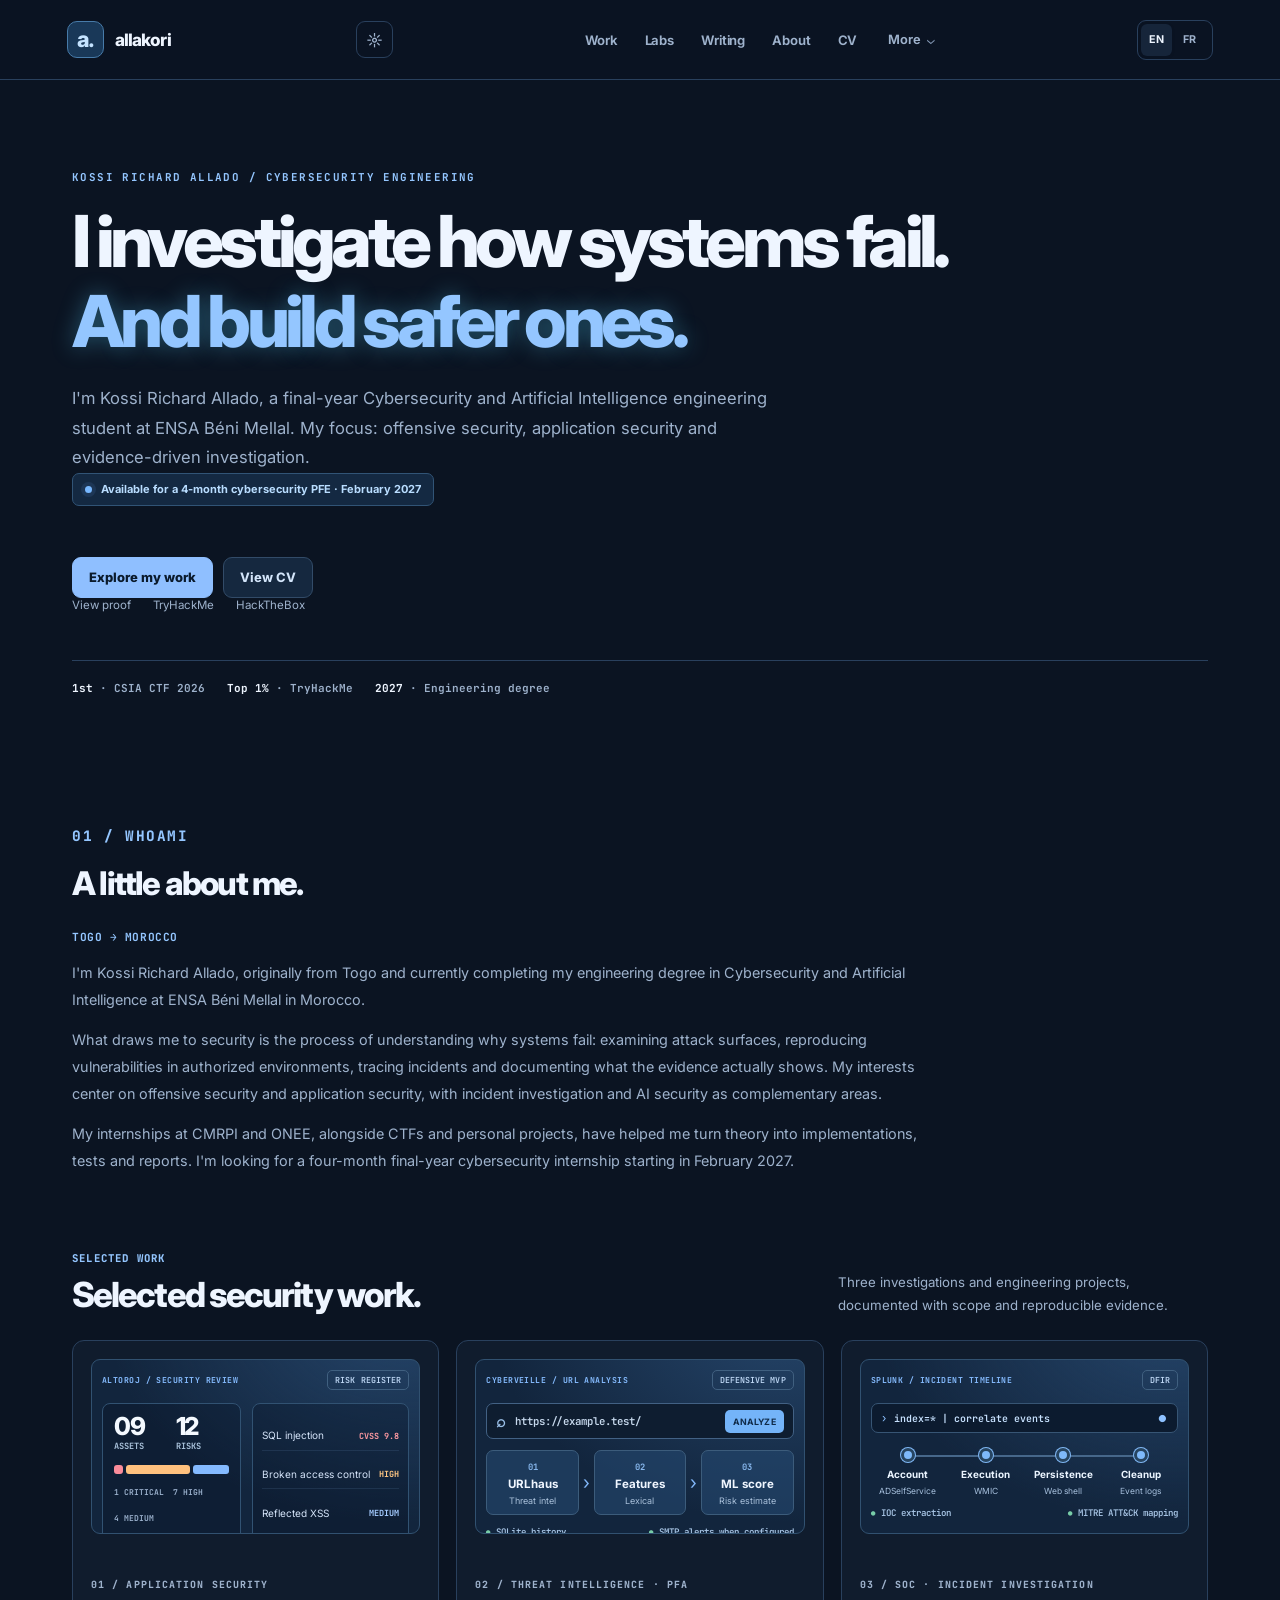
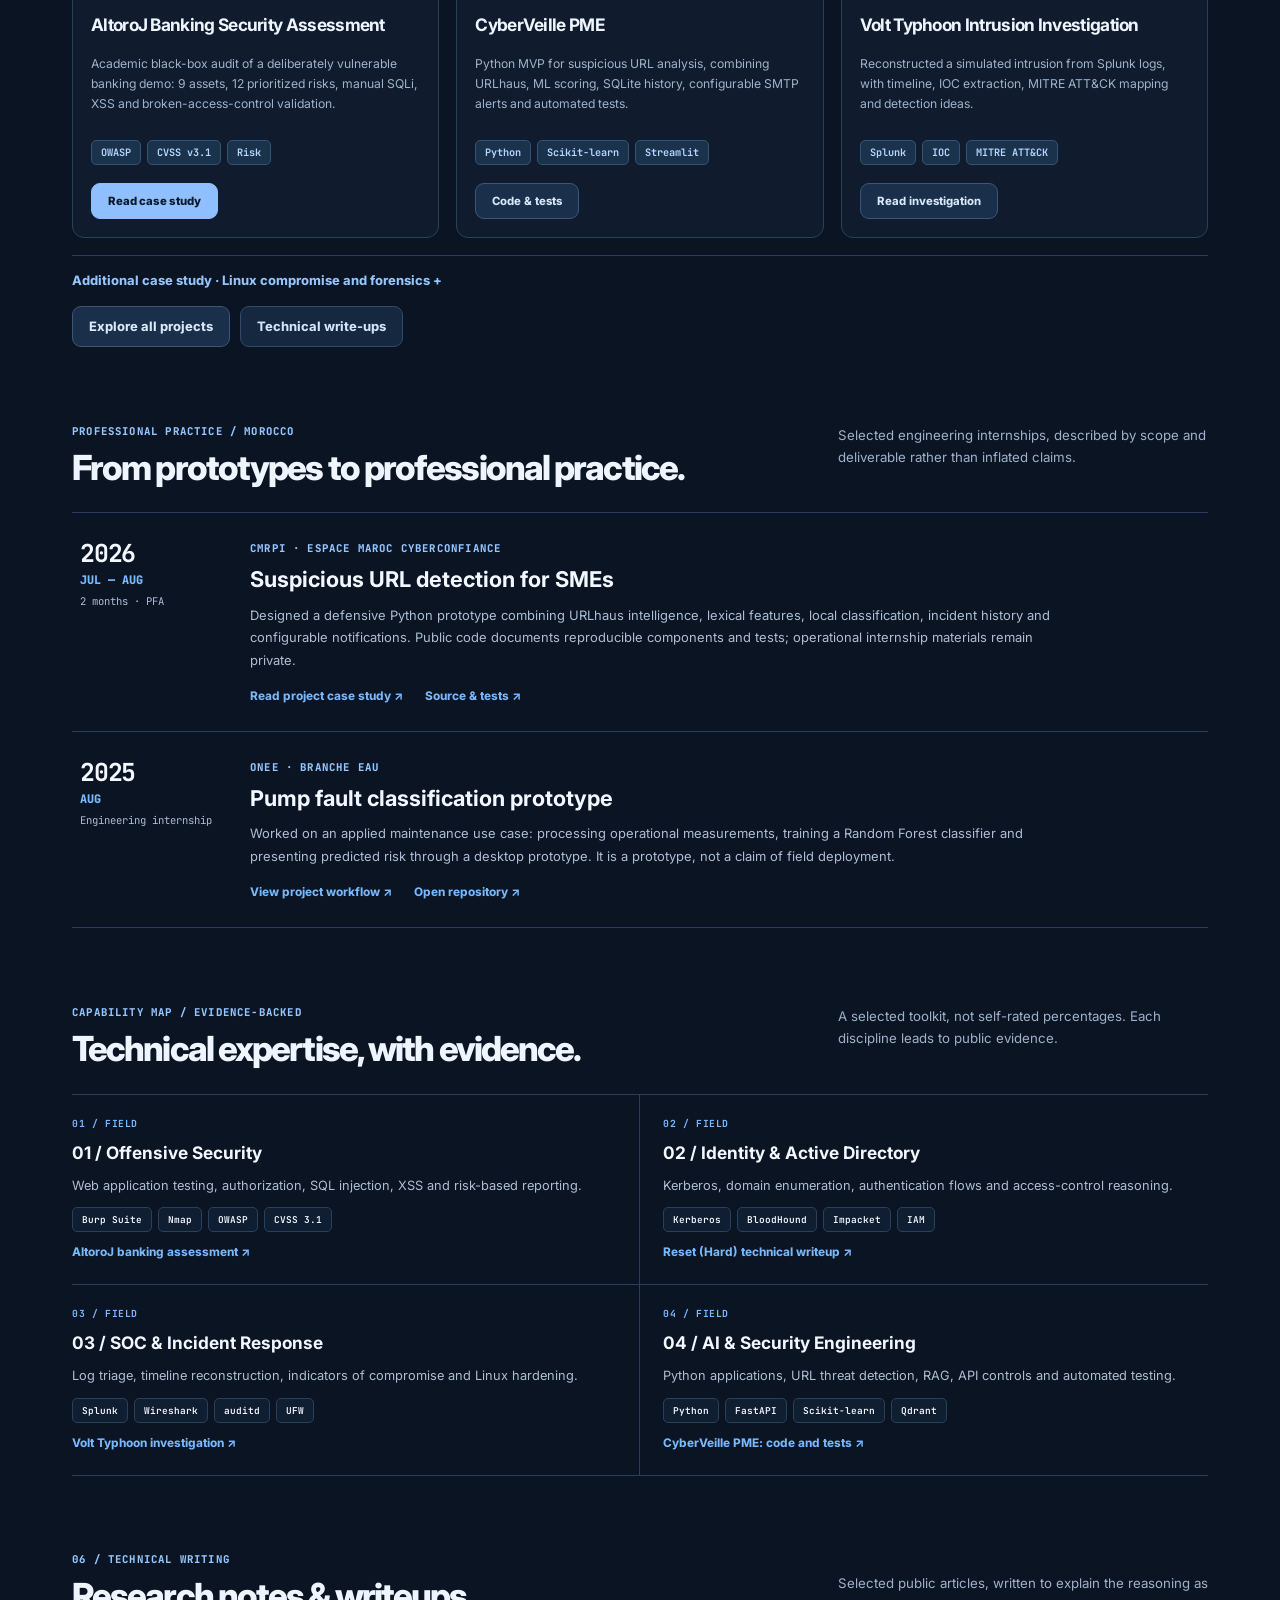
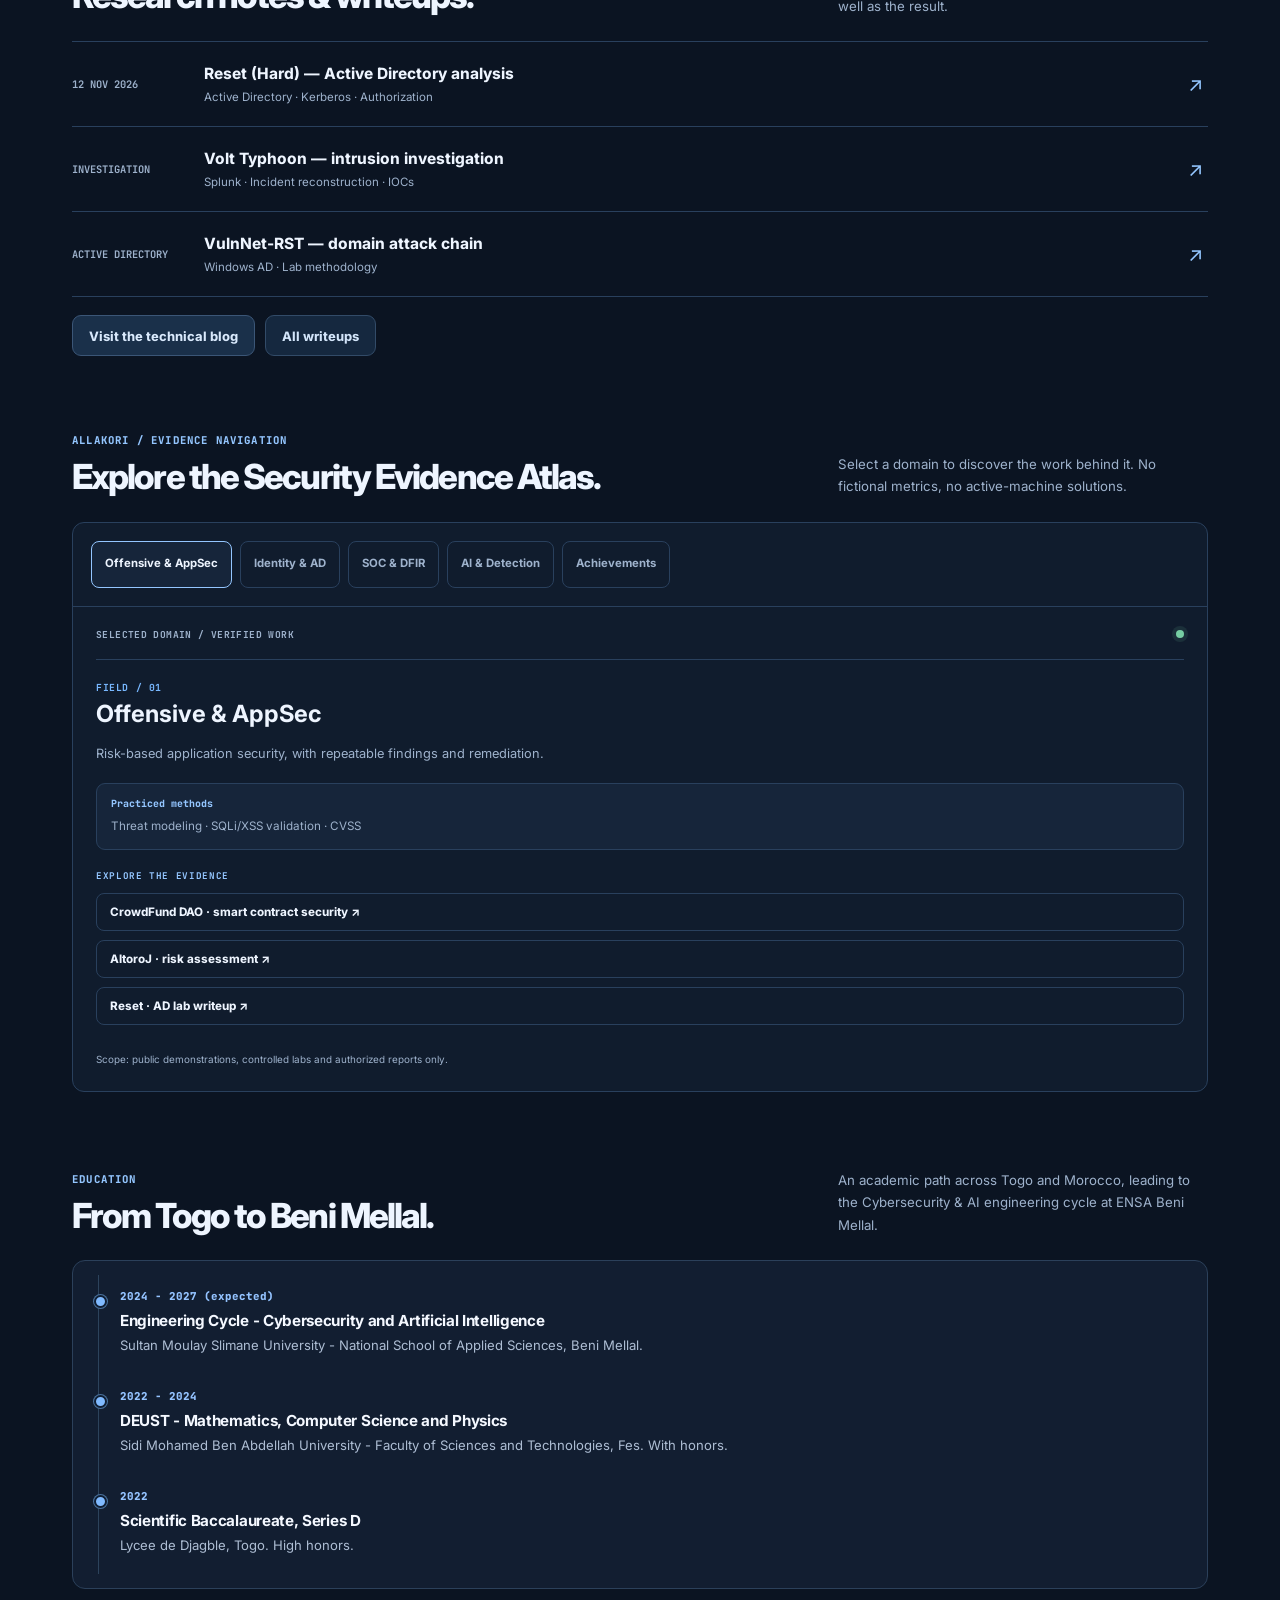
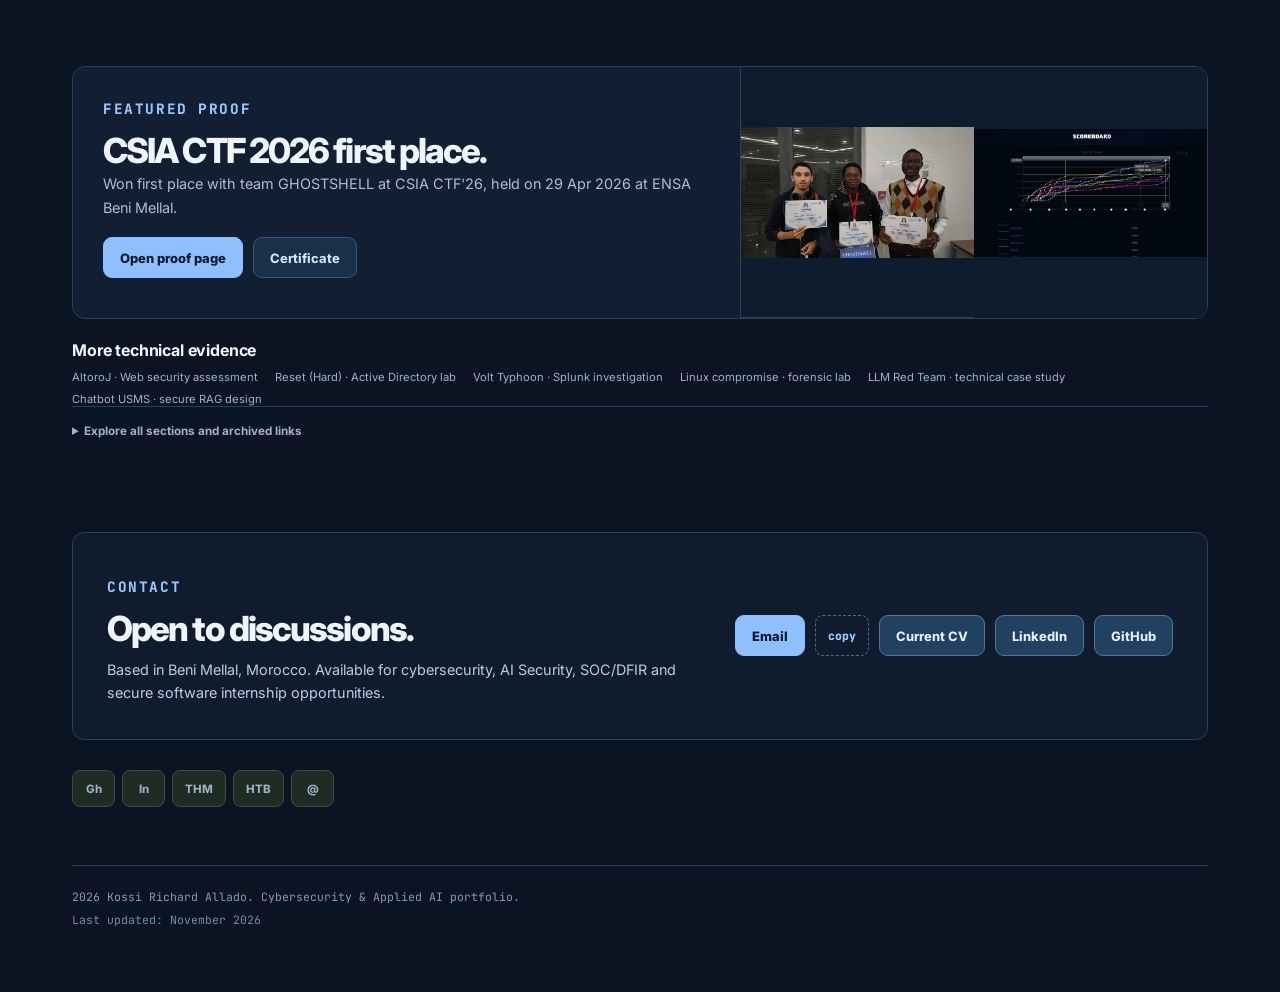
==== commit fad78320: "i18n(nav): bilingual More menu on index.html" ====
--- a/index.html
+++ b/index.html
@@ -44,7 +44,6 @@
       "ALLAKORI"
     ],
     "url": "https://allakori.github.io/",
-    "image": "https://allakori.github.io/richard.jpg",
     "description": "Final-year cybersecurity and artificial intelligence engineering student at ENSA Béni Mellal; hands-on AppSec, SOC/DFIR and AI security projects.",
     "affiliation": {
       "@type": "CollegeOrUniversity",
@@ -81,7 +80,7 @@
  <a href="writeups.html">Writing</a>
  <a href="index.html#whoami">About</a>
  <a href="cv.html">CV</a>
- <details class="editorial-more"><summary aria-label="Additional navigation">More <span aria-hidden="true">⌄</span></summary>
+ <details class="editorial-more"><summary aria-label="Additional navigation" data-en="More <span aria-hidden='true'>⌄</span>" data-fr="Plus <span aria-hidden='true'>⌄</span>">More <span aria-hidden="true">⌄</span></summary>
   <a href="proof.html">Proof</a>
   <a href="index.html#evidence-atlas">Evidence Atlas</a>
  </details>
--- a/assets/editorial.css
+++ b/assets/editorial.css
@@ -193,3 +193,24 @@
 }
 @media(prefers-reduced-motion:reduce){*,*::before,*::after{scroll-behavior:auto!important;transition-duration:0ms!important;animation-duration:0ms!important}}
 @media print{body .sidebar,body .editorial-footer-links{display:none!important}body .page{max-width:none!important;padding:0!important}}
+
+/* Editorial finish and desktop dropdown behavior. */
+body .editorial-project-intro{padding-top:24px!important}
+.editorial-project-note{padding:18px 0 20px;border-bottom:1px solid var(--ed-hairline)}
+.editorial-project-note h2{max-width:850px;font-size:clamp(1.3rem,2.2vw,2rem)!important;color:var(--ed-text);margin:8px 0}
+.editorial-project-note>p:not(.meta){color:var(--ed-muted);font-size:.85rem;line-height:1.75;max-width:790px}
+.editorial-project-links{margin-top:12px}
+.editorial-project-links summary{cursor:pointer;color:var(--ed-accent);font-size:.74rem;font-weight:750}
+.editorial-project-links .editorial-resource-links{padding-top:10px}
+body .editorial-resource-index{padding-top:23px!important}
+body .sidebar .lang-switch{position:static!important;right:auto!important;top:auto!important;transform:none!important;justify-self:auto!important}
+body .sidebar .site-controls{position:static!important}
+body .sidebar .editorial-brand:focus-visible,body .sidebar .nav a:focus-visible,
+body .sidebar summary:focus-visible{outline:2px solid var(--ed-accent);outline-offset:3px}
+@media(min-width:861px){
+ .editorial-more[open]{background:transparent!important;box-shadow:none!important}
+ .editorial-more[open]::before{display:none}
+ .editorial-more[open]>a{position:absolute;right:0;z-index:4;width:178px;padding:12px!important;background:var(--ed-surface);border-left:1px solid var(--ed-hairline);border-right:1px solid var(--ed-hairline);box-shadow:0 12px 18px rgba(0,0,0,.09)}
+ .editorial-more[open]>a:nth-of-type(1){top:42px;border-top:1px solid var(--ed-hairline);border-radius:9px 9px 0 0}
+ .editorial-more[open]>a:nth-of-type(2){top:80px;border-bottom:1px solid var(--ed-hairline);border-radius:0 0 9px 9px}
+}
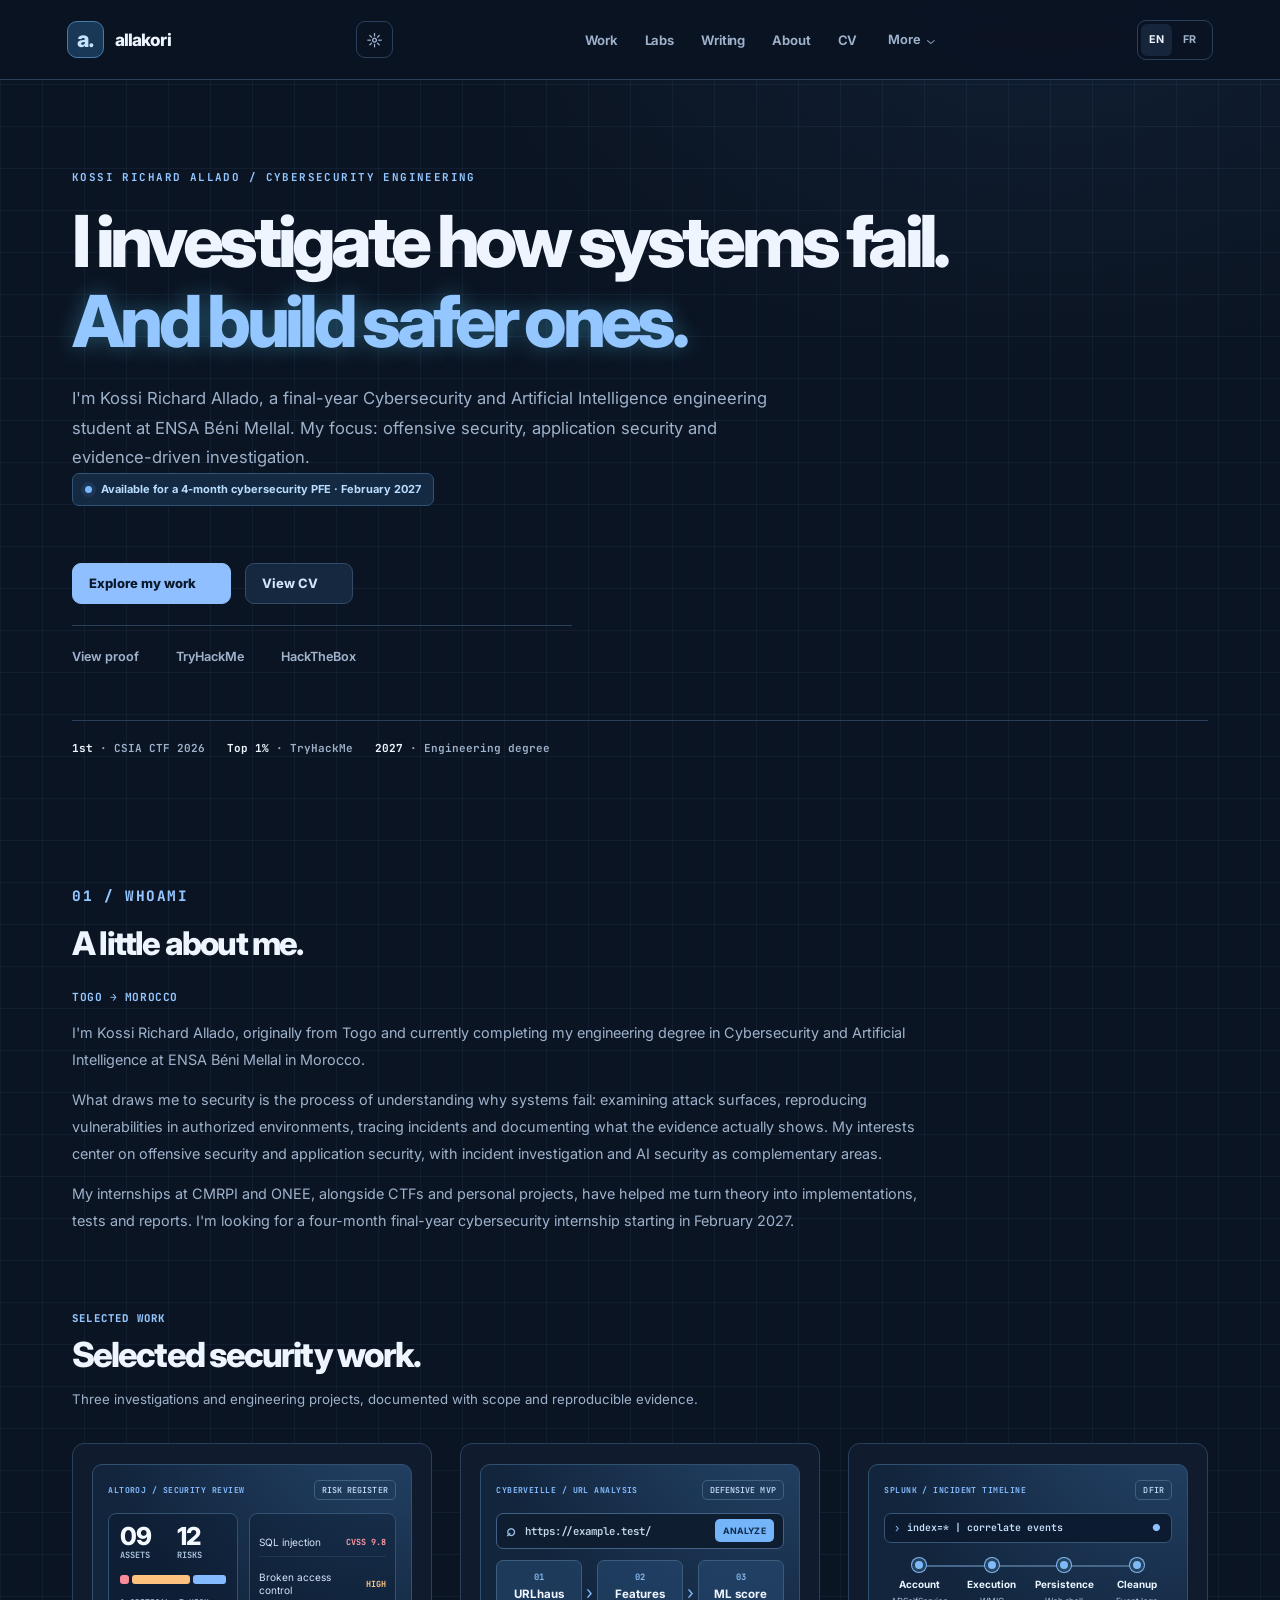
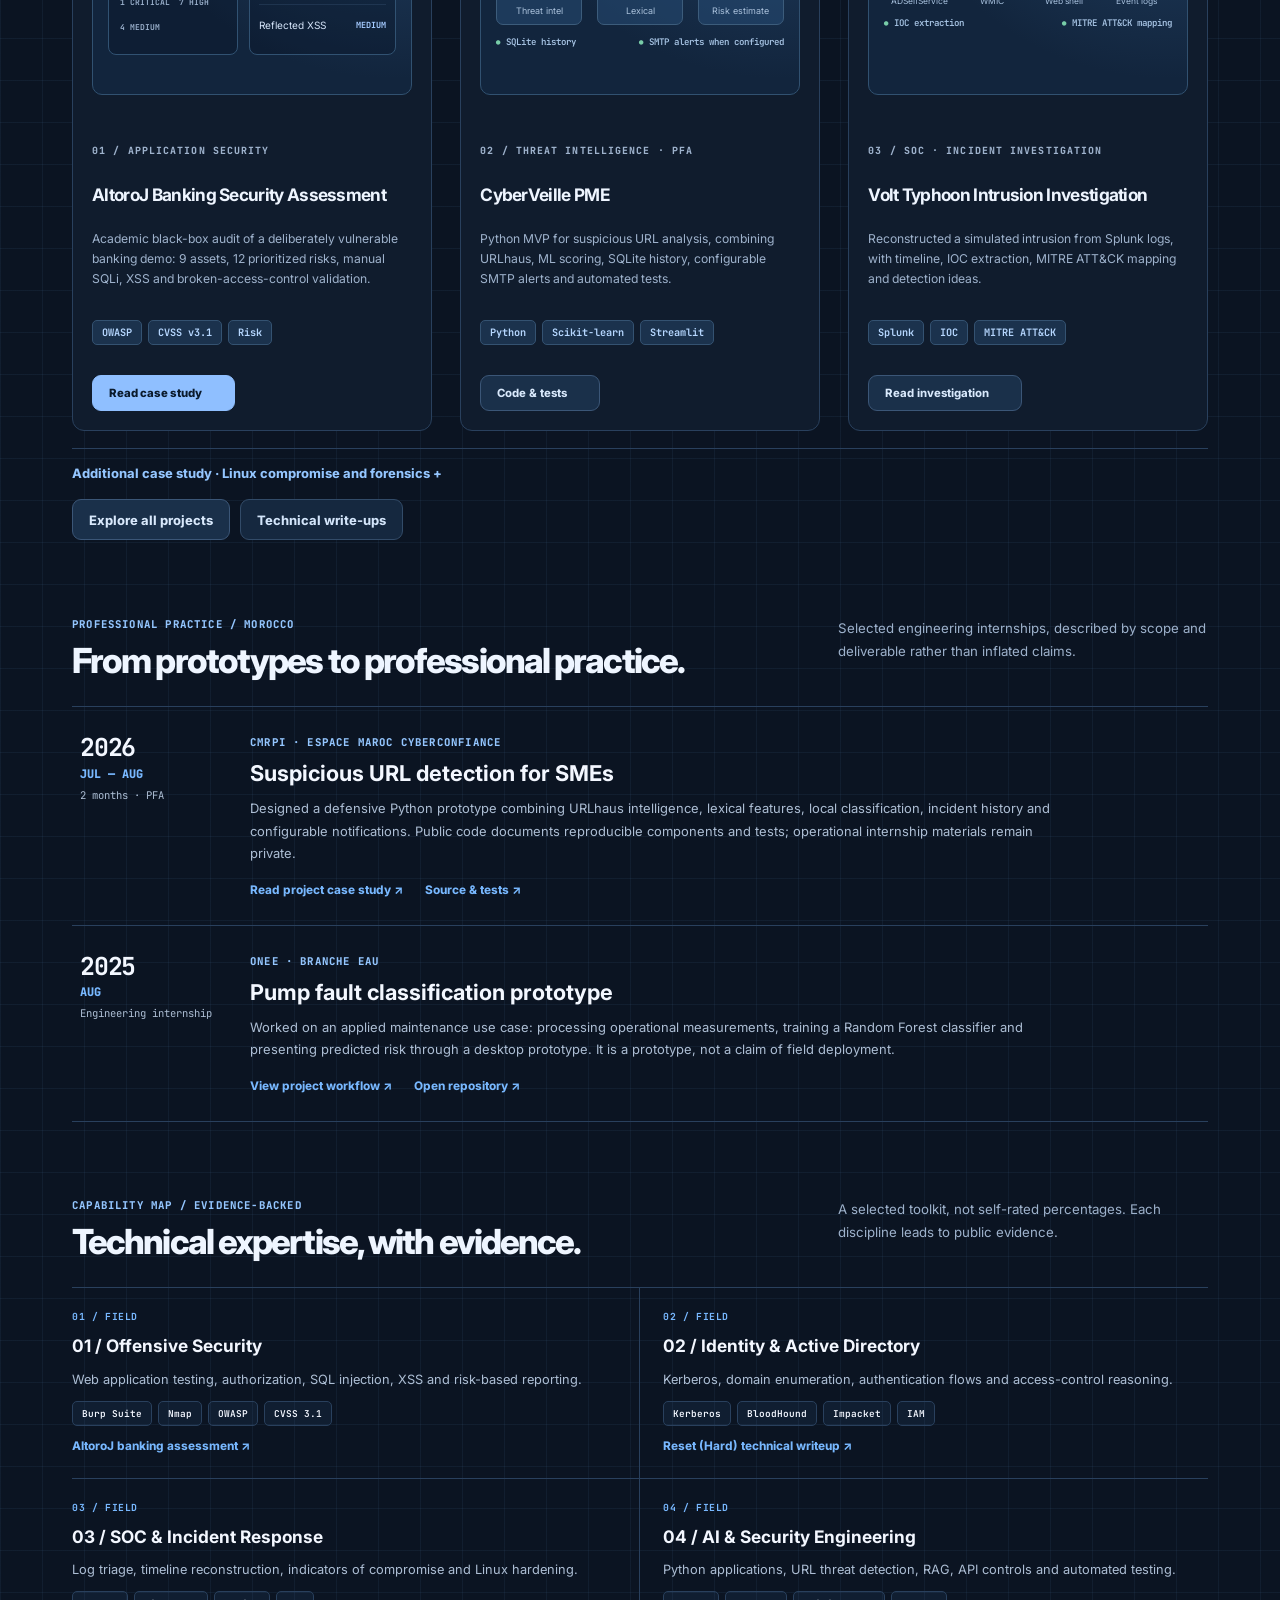
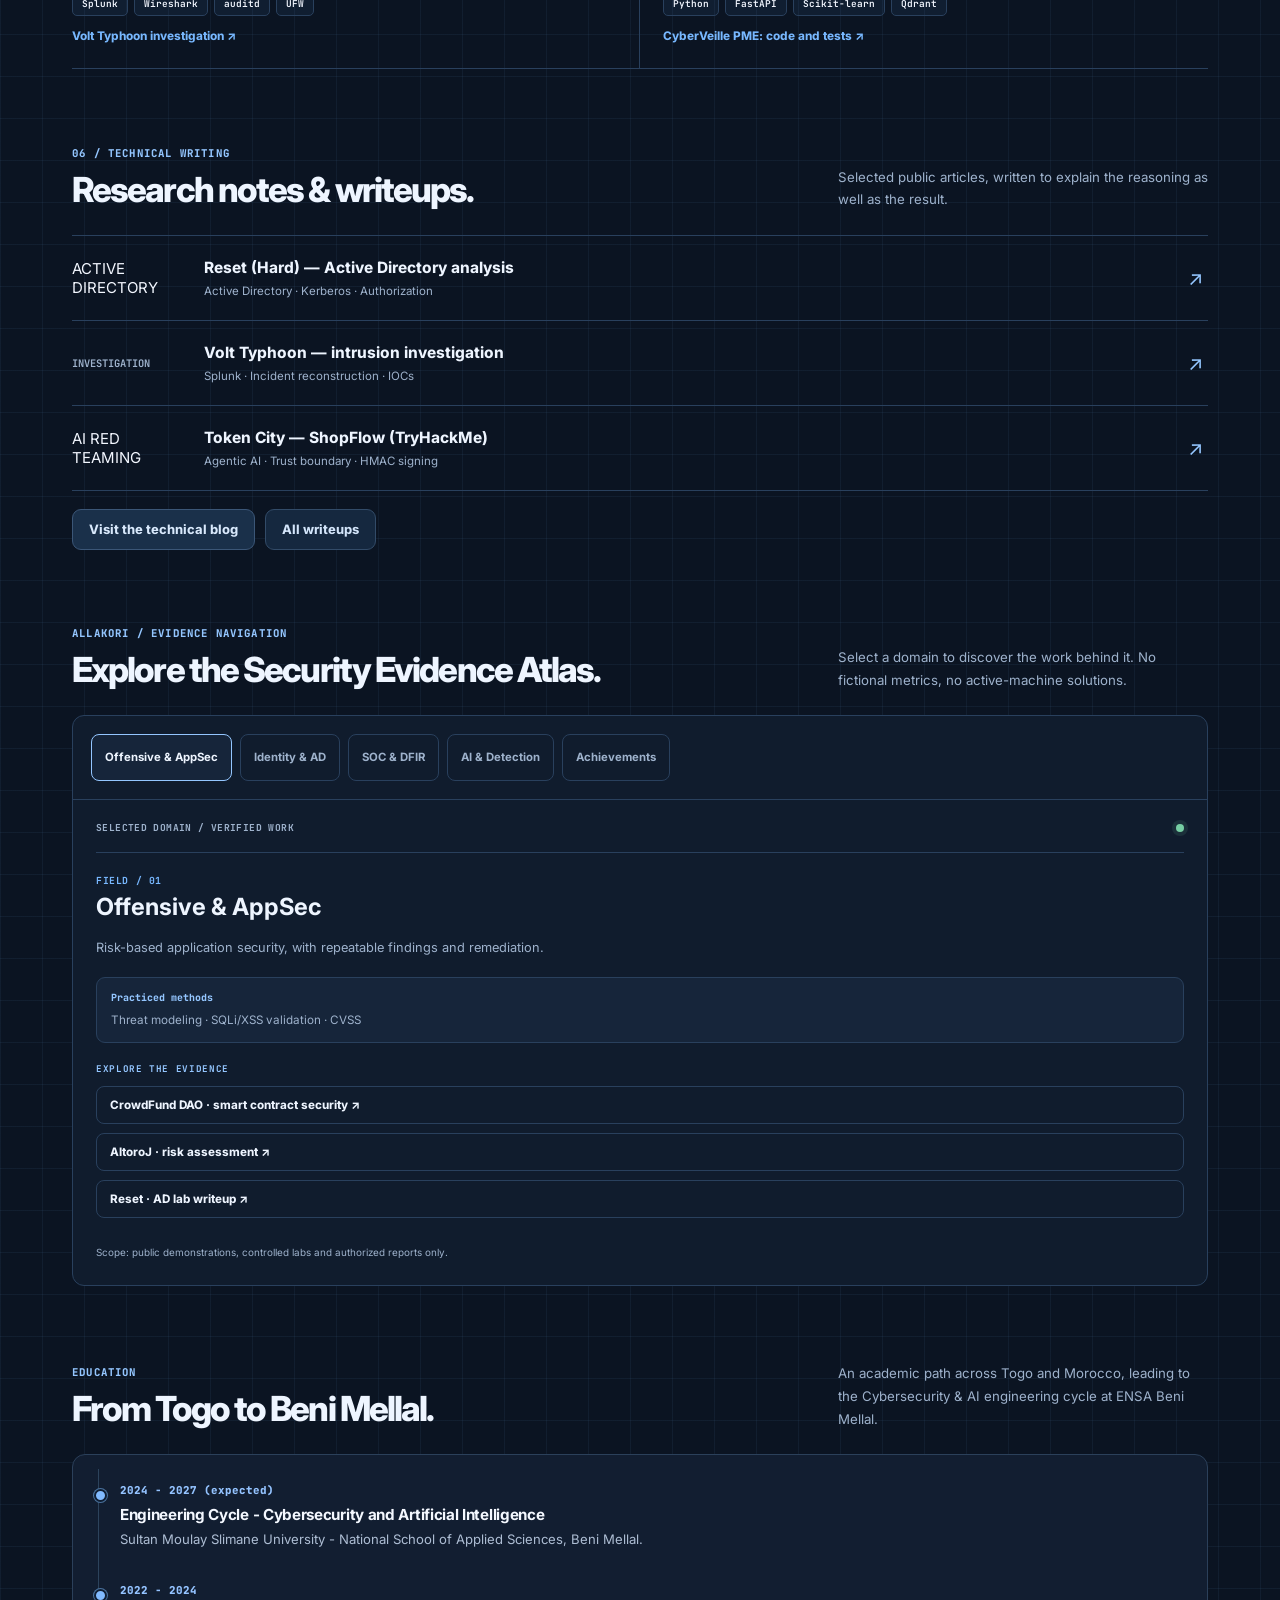
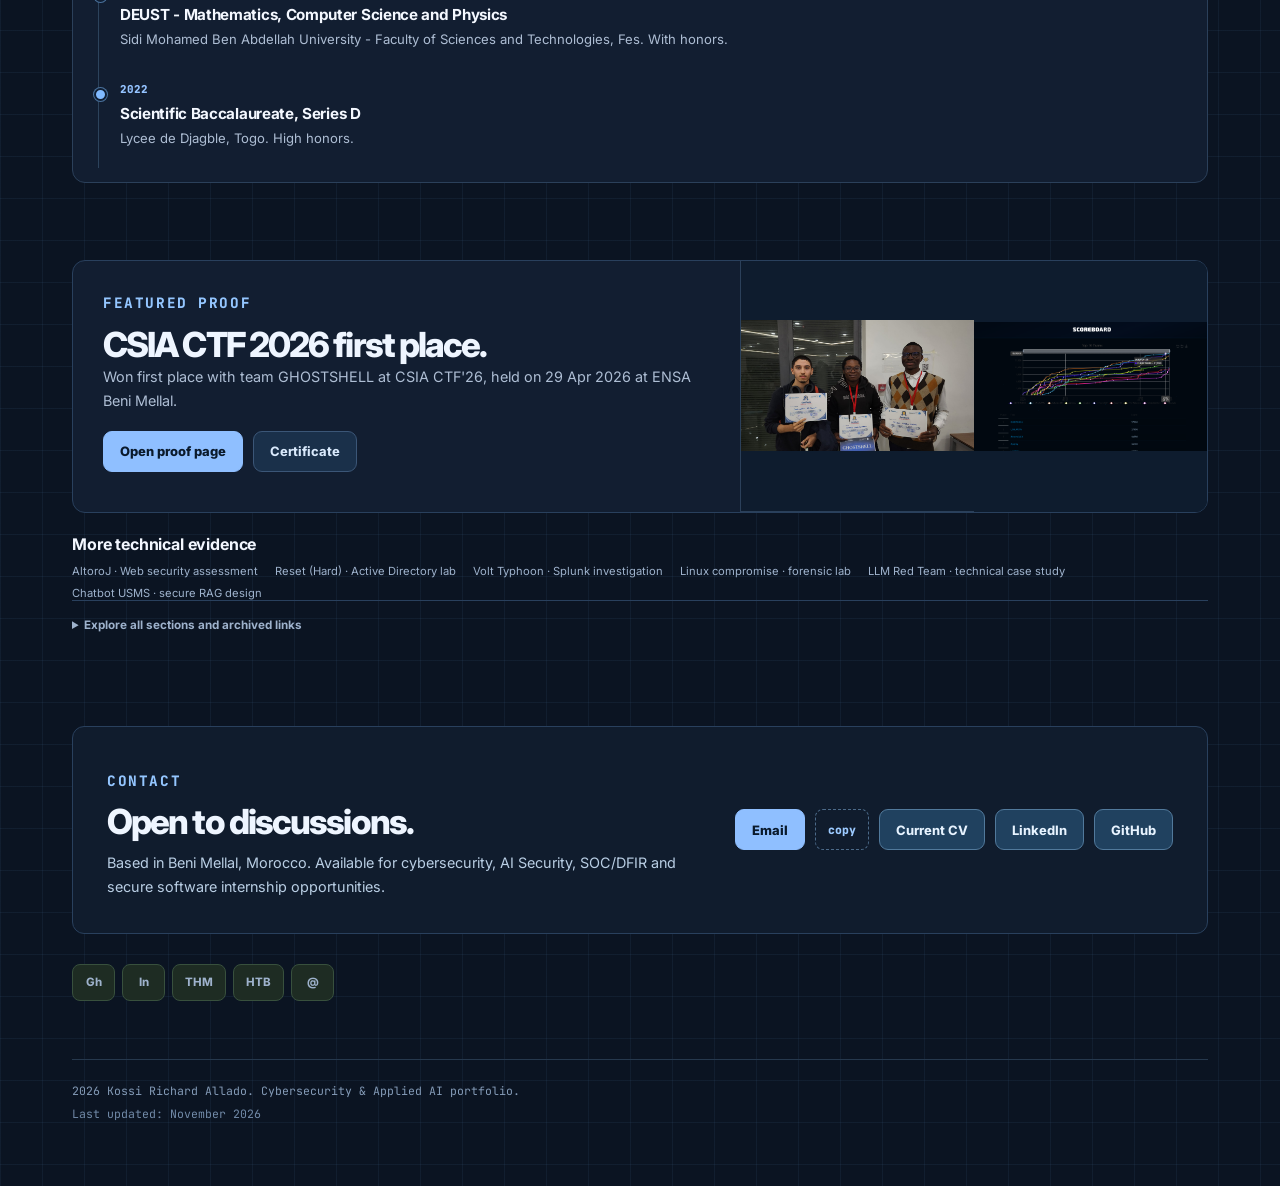
==== commit fce7b10f: "content(home): group Reset by Active Directory and highlight verified ShopFlow AI red teaming writeu" ====
--- a/index.html
+++ b/index.html
@@ -275,9 +275,9 @@
   <div class="section-head"><div><p class="meta">06 / TECHNICAL WRITING</p><h2 id="writing-highlights-title" data-en="Research notes &amp; writeups." data-fr="Investigations et articles techniques.">Research notes &amp; writeups.</h2></div>
   <p class="section-note" data-en="Selected public articles, written to explain the reasoning as well as the result." data-fr="Articles publics sélectionnés pour expliquer le raisonnement autant que le résultat.">Selected public articles, written to explain the reasoning as well as the result.</p></div>
   <div class="editorial-writing-list">
-   <a class="editorial-writing-item" href="https://allakori.github.io/writeups/posts/tryhackme-reset-hard-active-directory-case-study/" target="_blank" rel="noreferrer"><time datetime="2026-11-12">12 NOV 2026</time><span><strong>Reset (Hard) — Active Directory analysis</strong><small>Active Directory · Kerberos · Authorization</small></span><span class="arrow" aria-hidden="true">↗</span></a>
+   <a class="editorial-writing-item" href="https://allakori.github.io/writeups/posts/tryhackme-reset-hard-active-directory-case-study/" target="_blank" rel="noreferrer"><span class="editorial-writing-category">ACTIVE DIRECTORY</span><span><strong>Reset (Hard) — Active Directory analysis</strong><small>Active Directory · Kerberos · Authorization</small></span><span class="arrow" aria-hidden="true">↗</span></a>
    <a class="editorial-writing-item" href="https://allakori.github.io/writeups/posts/volt-typhoon-intrusion/" target="_blank" rel="noreferrer"><time>INVESTIGATION</time><span><strong>Volt Typhoon — intrusion investigation</strong><small>Splunk · Incident reconstruction · IOCs</small></span><span class="arrow" aria-hidden="true">↗</span></a>
-   <a class="editorial-writing-item" href="https://allakori.github.io/writeups/posts/tryhackme-vulnnet-rst-active-directory/" target="_blank" rel="noreferrer"><time>ACTIVE DIRECTORY</time><span><strong>VulnNet-RST — domain attack chain</strong><small>Windows AD · Lab methodology</small></span><span class="arrow" aria-hidden="true">↗</span></a>
+   <a class="editorial-writing-item" href="https://allakori.github.io/writeups/posts/tryhackme-shopflow-agentic-ai-public-case-study/" target="_blank" rel="noreferrer"><span class="editorial-writing-category">AI RED TEAMING</span><span><strong>Token City — ShopFlow (TryHackMe)</strong><small>Agentic AI · Trust boundary · HMAC signing</small></span><span class="arrow" aria-hidden="true">↗</span></a>
   </div>
   <div class="actions"><a class="btn" href="https://allakori.github.io/writeups/" target="_blank" rel="noreferrer" data-en="Visit the technical blog" data-fr="Accéder au blog technique">Visit the technical blog</a><a class="btn secondary-link" href="writeups.html" data-en="All writeups" data-fr="Tous les write-ups">All writeups</a></div>
 </section>
--- a/assets/editorial.css
+++ b/assets/editorial.css
@@ -214,3 +214,116 @@
  .editorial-more[open]>a:nth-of-type(1){top:42px;border-top:1px solid var(--ed-hairline);border-radius:9px 9px 0 0}
  .editorial-more[open]>a:nth-of-type(2){top:80px;border-bottom:1px solid var(--ed-hairline);border-radius:0 0 9px 9px}
 }
+
+/* Keep the third featured case visually intentional at tablet widths. */
+@media(min-width:661px) and (max-width:1150px){
+ .editorial-work-grid .evidence-card:last-child{grid-column:1/-1}
+ .editorial-work-grid .evidence-card:last-child .case-preview{max-width:610px;width:100%}
+}
+
+/* 2026-11-18 · Subtle blueprint grid, breathing room and hover feedback.
+   Grid is CSS only, photo-free and non-interactive; links and layouts remain intact. */
+body{
+  background-color:var(--ed-bg)!important;
+  background-image:
+    radial-gradient(ellipse 780px 480px at 82% 0%,rgba(71,145,235,.085),transparent 76%),
+    linear-gradient(to right,rgba(125,181,245,.064) 1px,transparent 1px),
+    linear-gradient(to bottom,rgba(125,181,245,.064) 1px,transparent 1px)!important;
+  background-size:auto,42px 42px,42px 42px!important;
+  background-position:0 0,0 0,0 0;
+  background-attachment:fixed,fixed,fixed;
+}
+html[data-theme="light"] body{
+  background-image:
+    radial-gradient(ellipse 780px 480px at 82% 0%,rgba(73,139,213,.09),transparent 76%),
+    linear-gradient(to right,rgba(42,106,169,.052) 1px,transparent 1px),
+    linear-gradient(to bottom,rgba(42,106,169,.052) 1px,transparent 1px)!important;
+}
+/* Do not compress the main call-to-action and its supporting links together. */
+body .hero .hero-copy>.actions{display:flex;flex-wrap:wrap;align-items:center;gap:14px!important;margin-top:32px!important}
+body .hero .hero-copy>.editorial-secondary-links{
+  display:flex;align-items:center;flex-wrap:wrap;
+  gap:11px 24px!important;
+  max-width:500px;
+  margin-top:21px!important;
+  padding-top:16px;
+  border-top:1px solid var(--ed-hairline);
+}
+body .hero .editorial-muted-link{display:inline-flex;align-items:center;gap:3px;min-height:30px;font-size:.79rem!important;font-weight:630;color:var(--ed-muted)!important;text-decoration:none!important}
+body .hero .editorial-muted-link:hover,
+body .hero .editorial-muted-link:focus-visible{color:var(--ed-accent)!important}
+/* Clear hierarchy and more whitespace around the three featured cases. */
+body #selected-work .section-head{display:flex;flex-direction:column;align-items:flex-start;justify-content:flex-start;gap:12px;margin-bottom:32px!important}
+body #selected-work .section-note{max-width:690px!important;margin:0;color:var(--ed-muted);line-height:1.75}
+body #selected-work .editorial-work-grid{column-gap:clamp(20px,2.2vw,30px)!important;row-gap:27px!important}
+body #selected-work .evidence-card{
+  position:relative;
+  gap:13px!important;
+  padding:clamp(18px,1.5vw,25px)!important;
+  border-color:var(--ed-hairline)!important;
+  transition:border-color .22s ease,transform .22s ease,box-shadow .22s ease!important;
+}
+body #selected-work .case-preview{
+  height:auto!important;
+  min-height:231px!important;
+  padding:15px!important;
+  margin:0 0 18px!important;
+  overflow:hidden;
+  border-radius:10px!important;
+}
+body #selected-work .case-preview .cp-top{gap:8px}
+body #selected-work .evidence-card h3{line-height:1.4}
+body #selected-work .evidence-card .actions{padding-top:17px;margin-top:auto}
+/* The small arrow appears only on actual links, not on a non-clickable card. */
+body .hero .actions a.btn{position:relative;padding-right:34px!important;transition:background .2s ease,border-color .2s ease,transform .2s ease!important}
+body .hero .actions a.btn::after{
+  content:"↗";position:absolute;right:12px;top:50%;
+  color:currentColor;font-size:.91rem;line-height:1;
+  opacity:0;transform:translate(-5px,-35%);
+  transition:opacity .18s ease,transform .18s ease;
+  pointer-events:none;
+}
+body .hero .editorial-muted-link::after{
+  content:"↗";display:inline-block;
+  color:var(--ed-accent);font-size:.82rem;line-height:1;
+  opacity:0;transform:translate(-4px,3px);
+  transition:opacity .18s ease,transform .18s ease;
+  pointer-events:none;
+}
+body #selected-work .evidence-card .actions a{position:relative;transition:transform .2s ease}
+body #selected-work .evidence-card .actions a::after{
+  content:"↗";display:inline-block;margin-left:7px;color:currentColor;
+  opacity:0;transform:translate(-4px,3px);
+  transition:opacity .2s ease,transform .2s ease;
+  pointer-events:none;
+}
+@media(hover:hover) and (pointer:fine){
+ body .hero .actions a.btn:hover{transform:translateY(-2px)}
+ body .hero .actions a.btn:hover::after,
+ body .hero .editorial-muted-link:hover::after,
+ body #selected-work .evidence-card .actions a:hover::after{opacity:1;transform:translate(0,-50%)}
+ body .hero .editorial-muted-link:hover::after,
+ body #selected-work .evidence-card .actions a:hover::after{transform:translate(0,0)}
+ body #selected-work .evidence-card:hover{border-color:color-mix(in srgb,var(--ed-accent) 58%,var(--ed-hairline))!important;transform:translateY(-4px)!important;box-shadow:0 14px 34px rgba(3,15,35,.14)!important}
+ body #selected-work .evidence-card:hover .case-preview{border-color:#608ebd}
+}
+body .hero .actions a.btn:focus-visible::after,
+body .hero .editorial-muted-link:focus-visible::after,
+body #selected-work .evidence-card .actions a:focus-visible::after{opacity:1;transform:translate(0,-50%)}
+body .hero .editorial-muted-link:focus-visible::after,
+body #selected-work .evidence-card .actions a:focus-visible::after{transform:translate(0,0)}
+@media(max-width:860px){
+ body #selected-work .section-head{margin-bottom:24px!important}
+ body #selected-work .case-preview{min-height:220px!important}
+}
+@media(max-width:660px){
+ body .hero .hero-copy>.editorial-secondary-links{gap:7px 16px!important;margin-top:20px!important;padding-top:15px}
+ body #selected-work .case-preview{min-height:219px!important}
+ body #selected-work .evidence-card{padding:18px!important}
+}
+@media(prefers-reduced-motion:reduce){
+ body #selected-work .evidence-card,body .hero .actions a.btn,
+ body .hero .actions a.btn::after,body .hero .editorial-muted-link::after,
+ body #selected-work .evidence-card .actions a::after{transition:none!important}
+ body #selected-work .evidence-card:hover,body .hero .actions a.btn:hover{transform:none!important}
+}
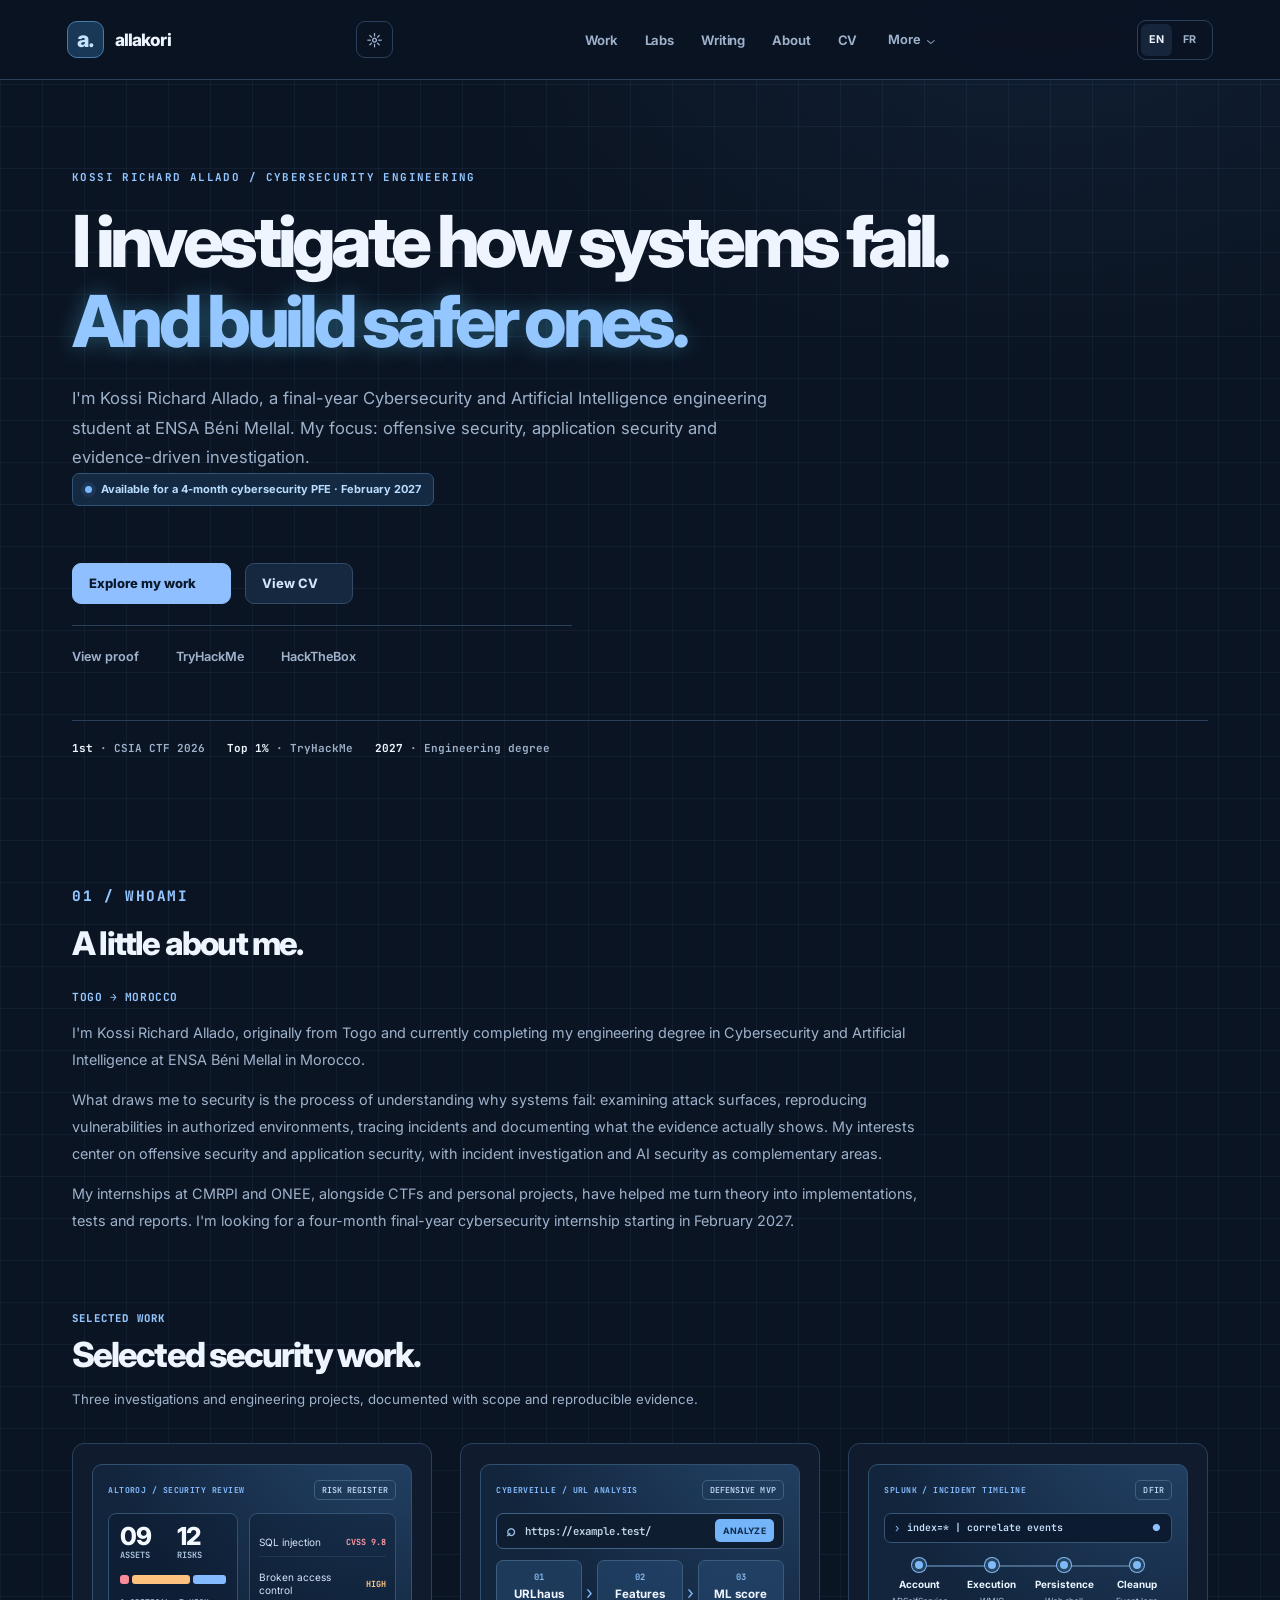
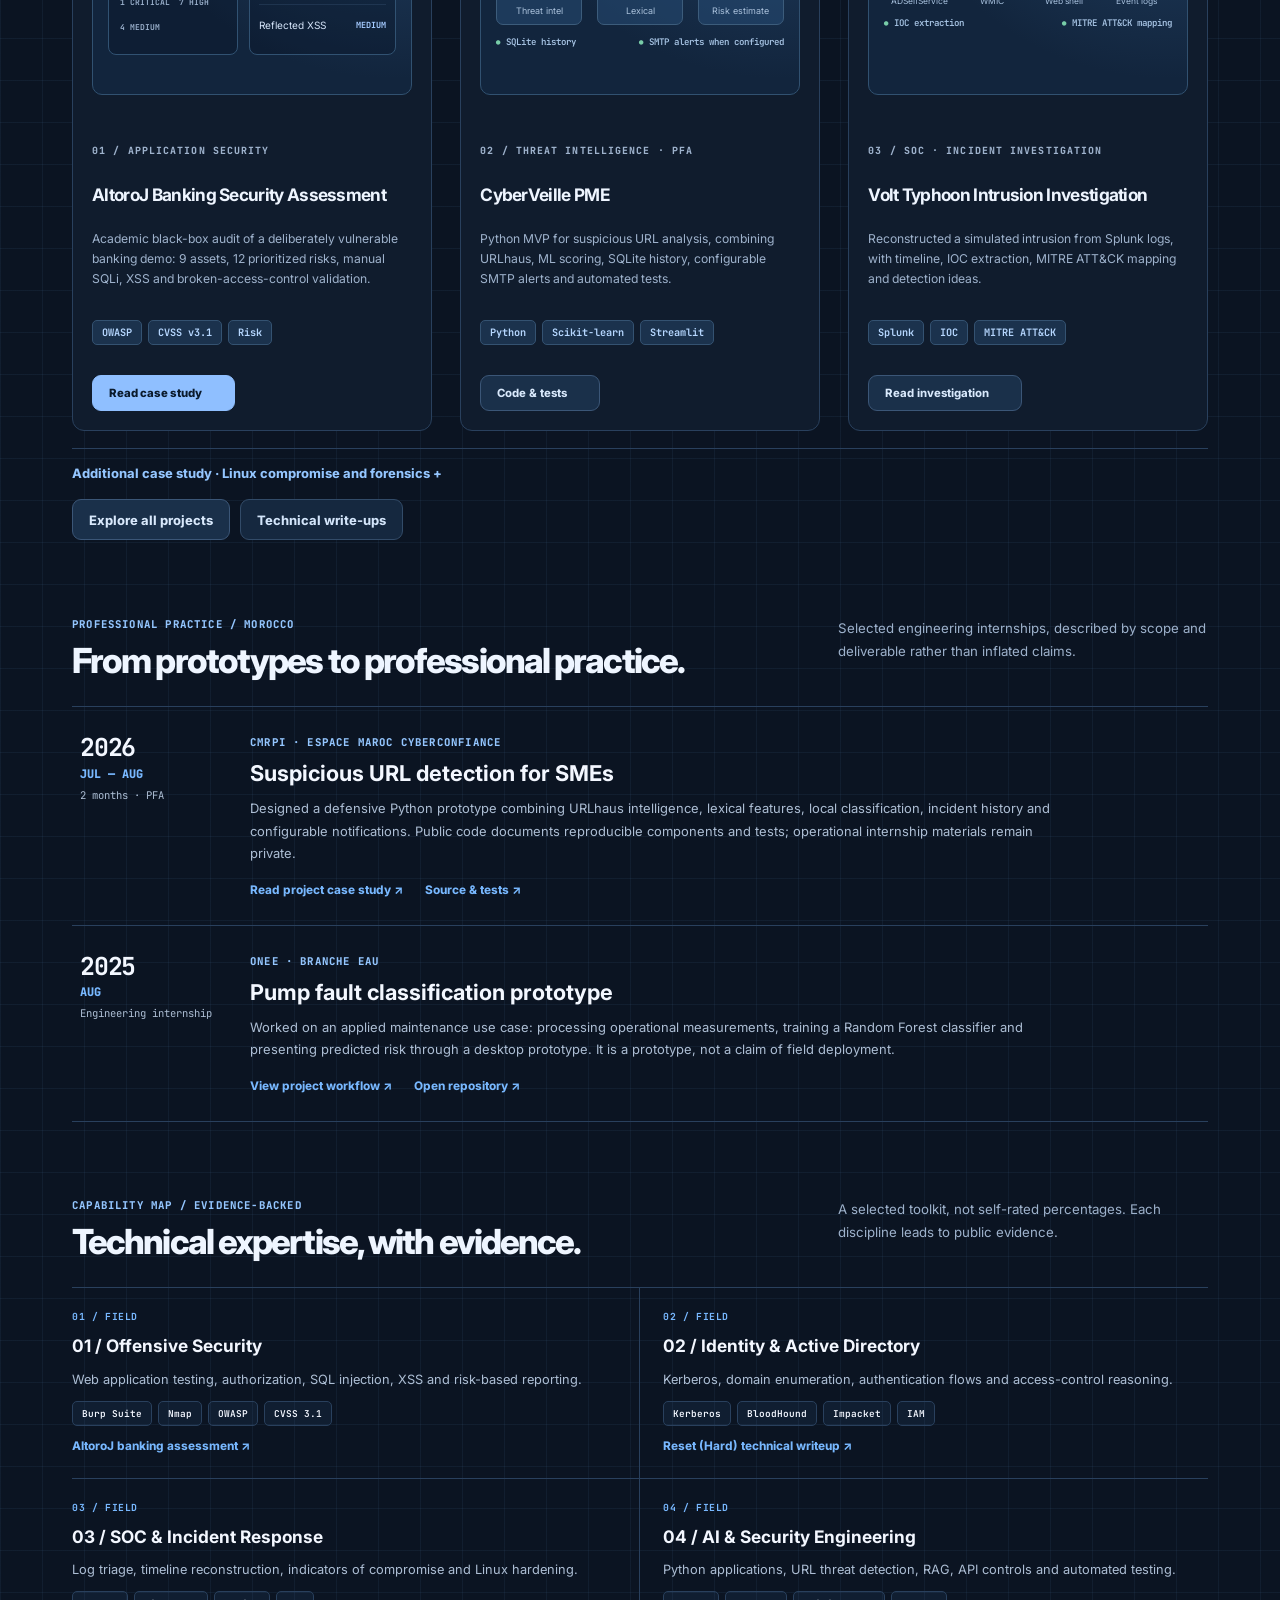
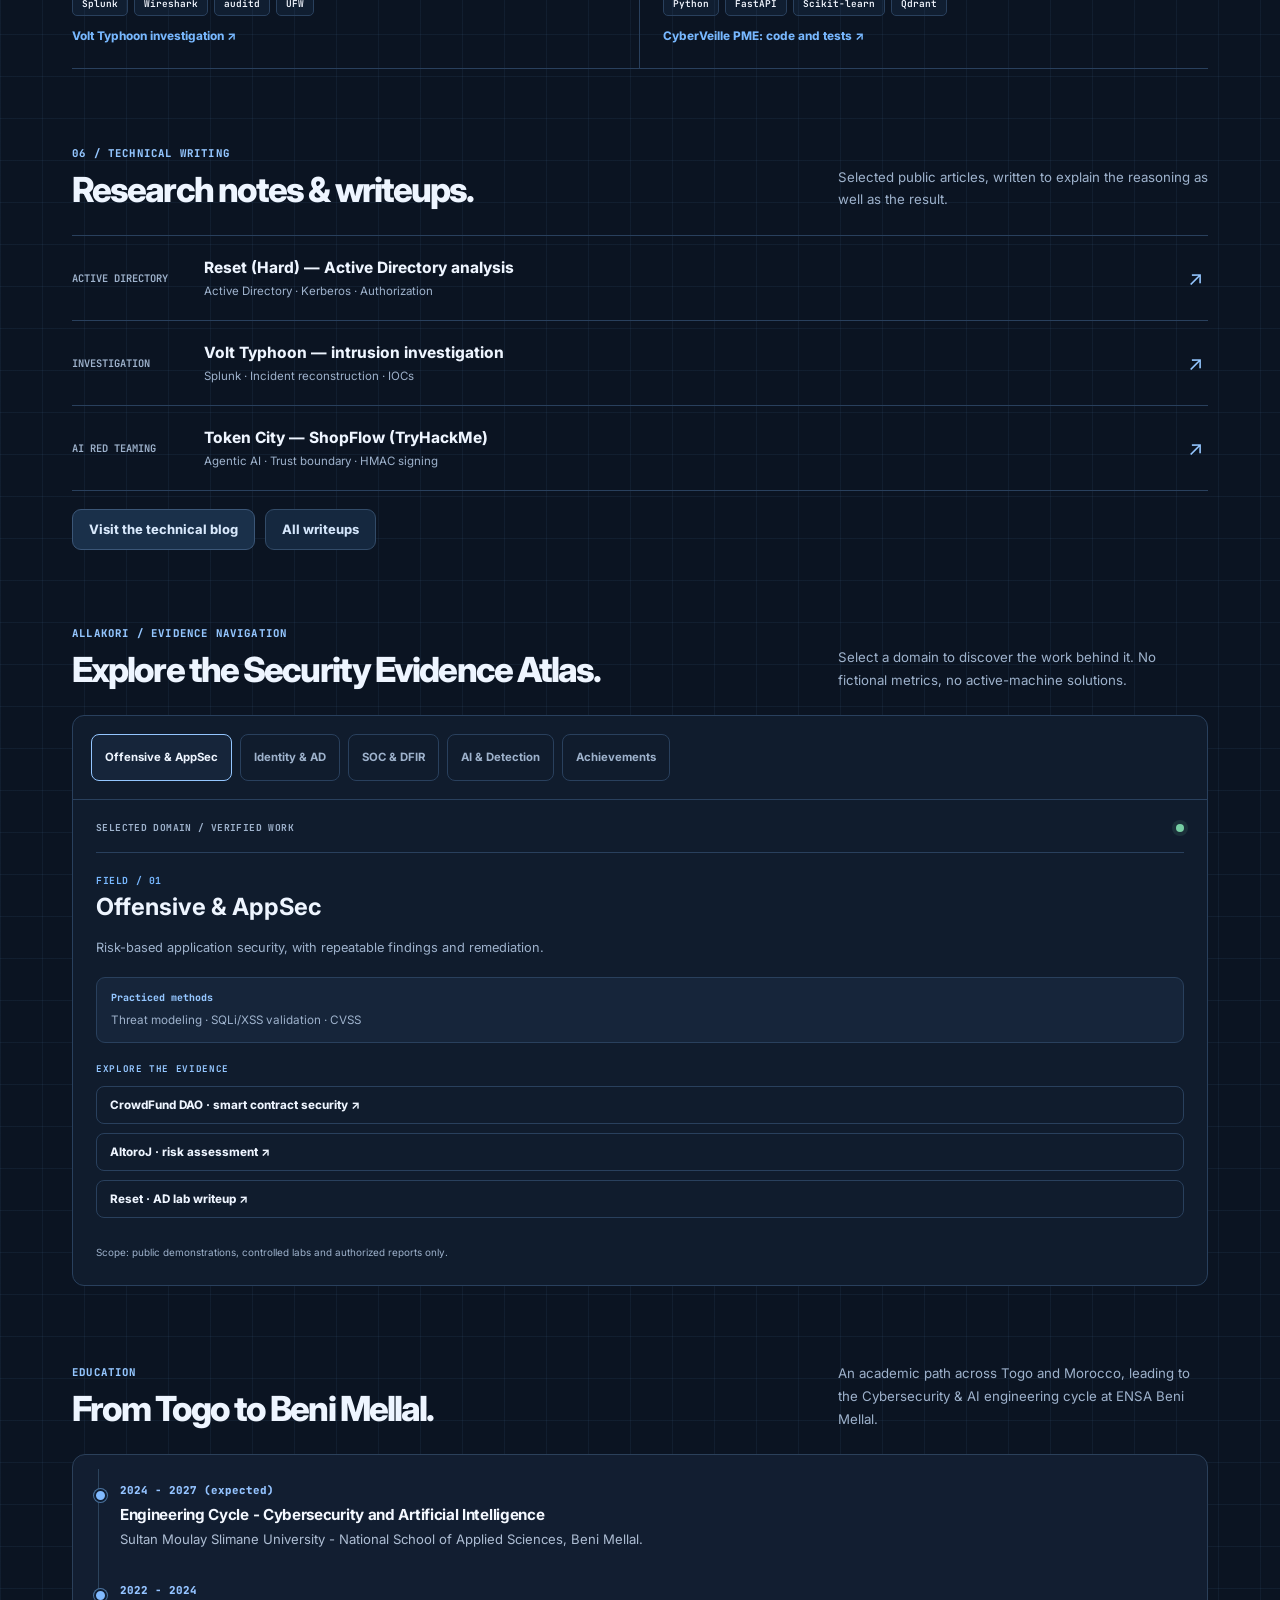
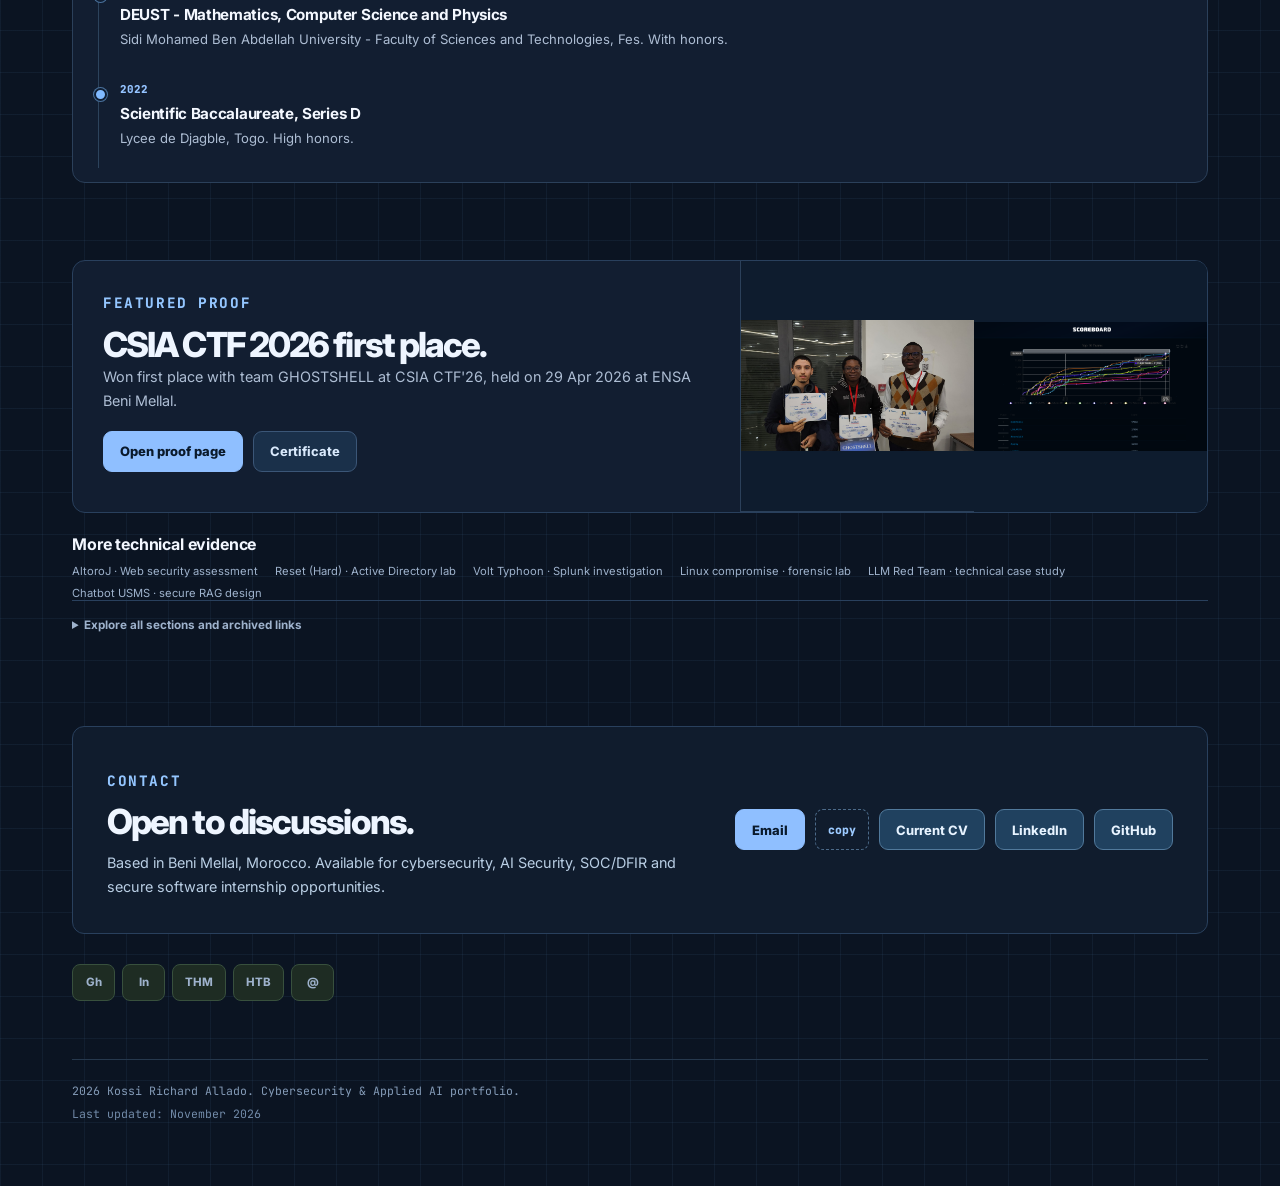
==== commit abd28a9f: "chore(home): refresh editorial CSS cache for writing labels" ====
--- a/index.html
+++ b/index.html
@@ -67,7 +67,7 @@
   }
 }
   </script>
-  <link rel="stylesheet" href="assets/editorial.css?v=20261118-1">
+  <link rel="stylesheet" href="assets/editorial.css?v=20261118-writing">
 </head>
 <body>
   <div class="shell">
--- a/assets/editorial.css
+++ b/assets/editorial.css
@@ -105,7 +105,7 @@
 body .evidence-experience-time strong{font-size:1.55rem}
 .editorial-writing-list{border-top:1px solid var(--ed-hairline)}
 .editorial-writing-item{display:grid;grid-template-columns:112px minmax(0,1fr) 20px;align-items:center;gap:20px;padding:22px 0;border-bottom:1px solid var(--ed-hairline);text-decoration:none!important}
-.editorial-writing-item time{font:650 .65rem "JetBrains Mono",monospace;color:var(--ed-muted)}
+.editorial-writing-item time,.editorial-writing-item .editorial-writing-category{font:650 .65rem "JetBrains Mono",monospace;color:var(--ed-muted)}
 .editorial-writing-item strong{font-size:.97rem;color:var(--ed-text);font-weight:750}
 .editorial-writing-item small{display:block;color:var(--ed-muted);font-size:.72rem;margin-top:7px}
 .editorial-writing-item .arrow{font-size:1.25rem;color:var(--ed-accent)}
